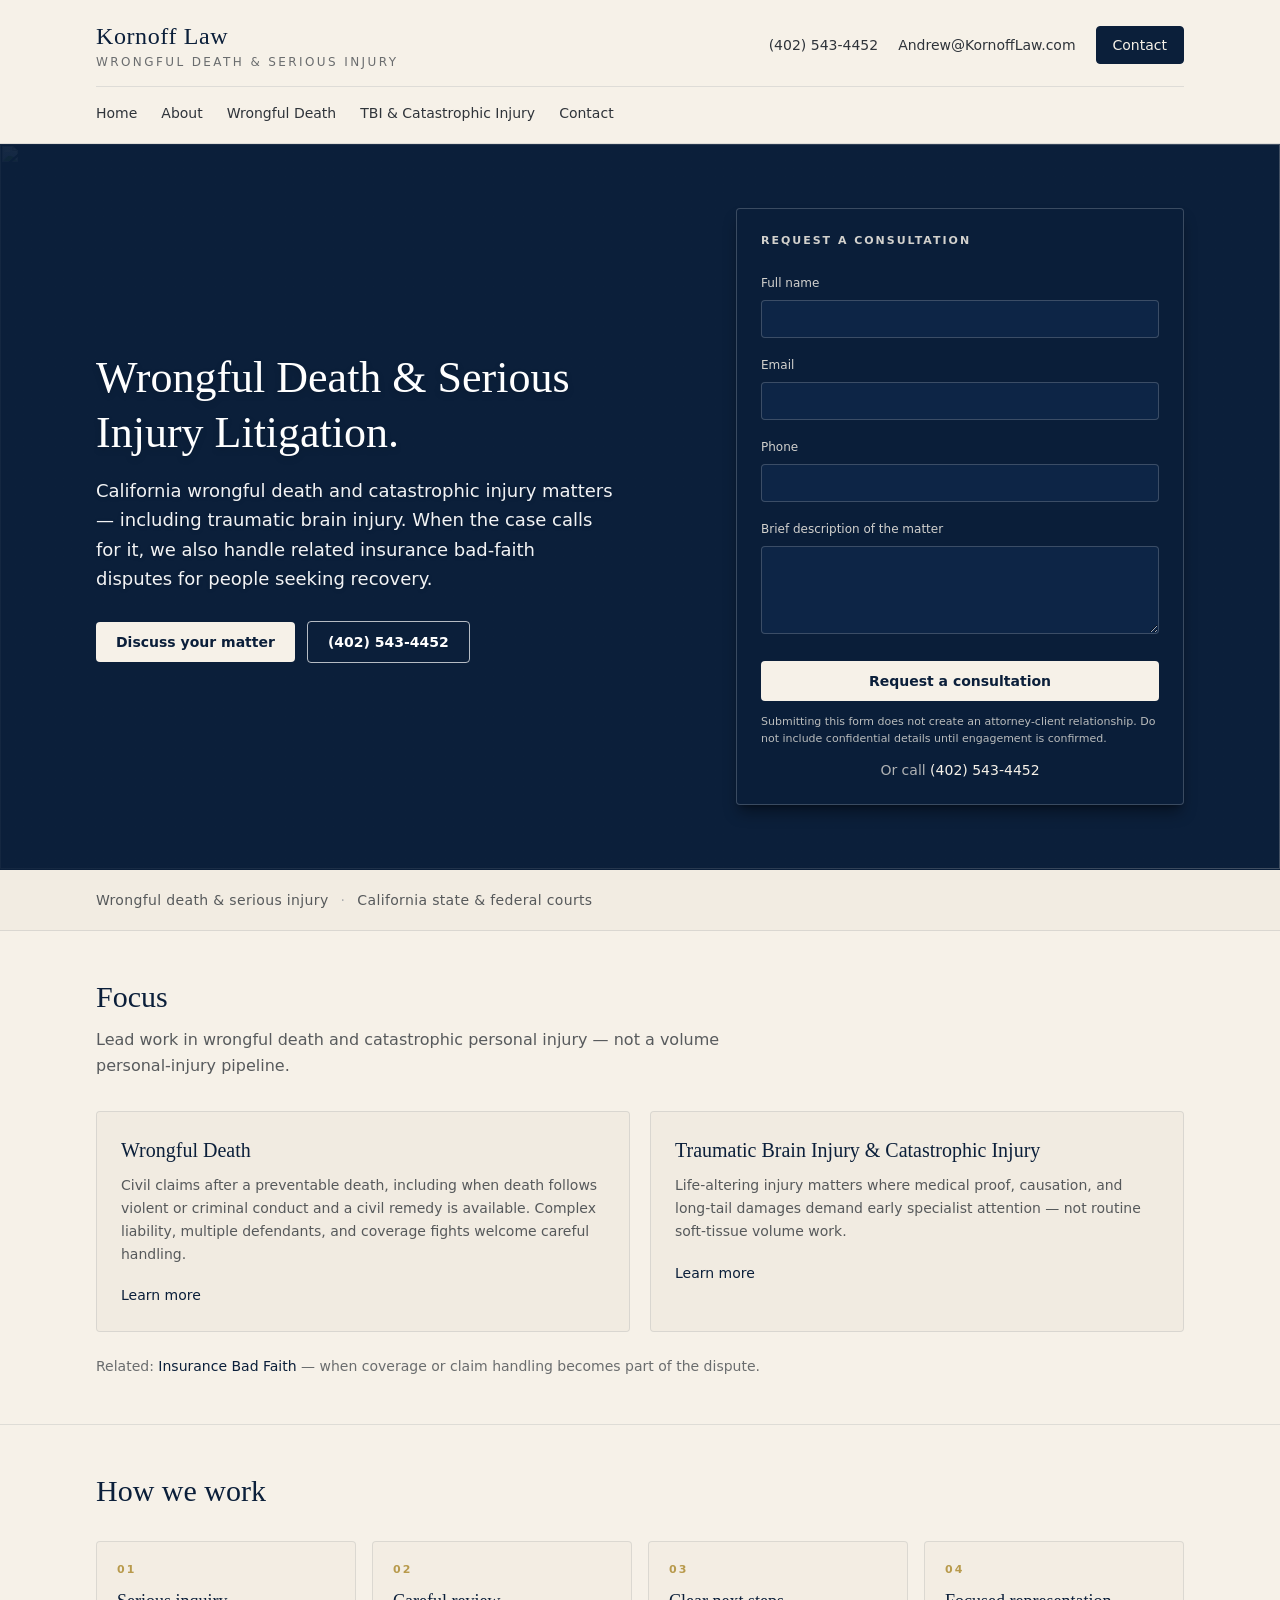
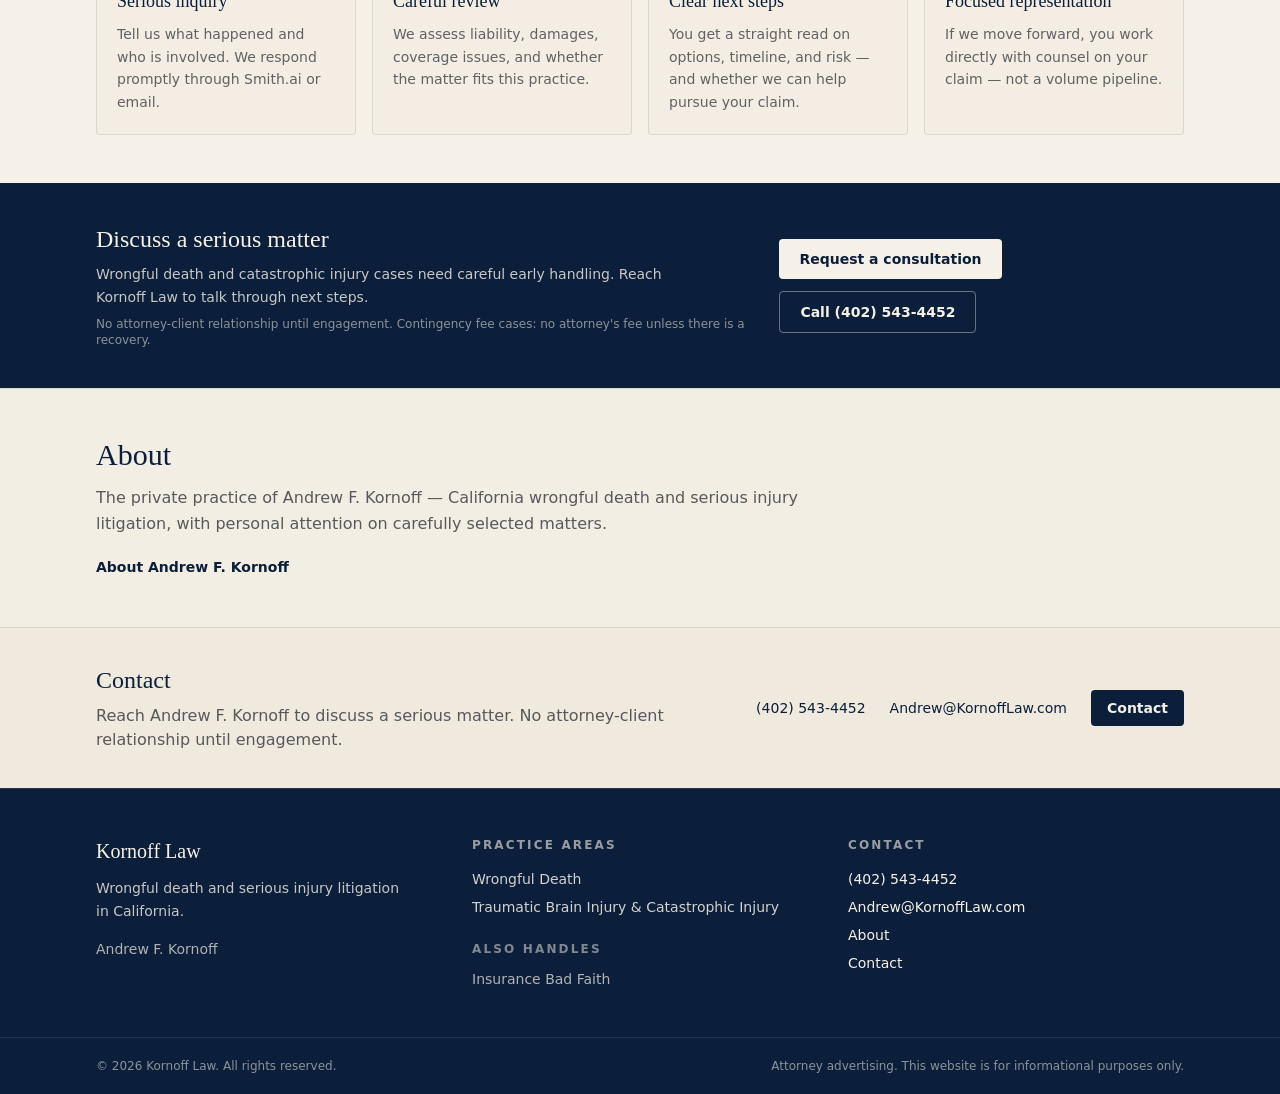
==== index.html @ f5173a65 "Refresh Pages: plaintiffs-only scrub" ====
<!DOCTYPE html><html lang="en" class="source_sans_3_71916a2c-module__5x7SKq__variable libre_baskerville_9acbd076-module__zNkfeW__variable h-full"><head><meta charSet="utf-8"/><meta name="viewport" content="width=device-width, initial-scale=1"/><link rel="preload" href="/_next/static/media/38df7484fe560b25-s.p.34k3f59fehpay.woff2" as="font" crossorigin="" type="font/woff2"/><link rel="preload" href="/_next/static/media/47df9ba1c7236d3b-s.p.137759vg1sbmi.woff2" as="font" crossorigin="" type="font/woff2"/><link rel="preload" as="image" href="/hero-ambient.jpg"/><link rel="stylesheet" href="/_next/static/chunks/3jqtvdpk3e32e.css" data-precedence="next"/><link rel="preload" as="script" fetchPriority="low" href="/_next/static/chunks/310vm2bl3xxpt.js"/><script src="/_next/static/chunks/19mx3mg6lkumu.js" async=""></script><script src="/_next/static/chunks/1mh6a-0e61pyc.js" async=""></script><script src="/_next/static/chunks/1eh83f1trsv72.js" async=""></script><script src="/_next/static/chunks/turbopack-3w3x71kt61-jj.js" async=""></script><script src="/_next/static/chunks/1mpnoxox0-4cg.js" async=""></script><script src="/_next/static/chunks/1av5m01hlr0nq.js" async=""></script><title>Kornoff Law | Wrongful Death &amp; Serious Injury</title><meta name="description" content="California wrongful death and serious injury litigation, including traumatic brain injury and catastrophic injury. Insurance bad faith when related to the matter."/><meta name="robots" content="index, follow"/><meta property="og:title" content="Kornoff Law | Wrongful Death &amp; Serious Injury"/><meta property="og:description" content="California wrongful death and serious injury litigation, including traumatic brain injury and catastrophic injury. Insurance bad faith when related to the matter."/><meta property="og:url" content="https://kornofflaw.com"/><meta property="og:site_name" content="Kornoff Law"/><meta property="og:locale" content="en_US"/><meta property="og:type" content="website"/><meta name="twitter:card" content="summary"/><meta name="twitter:title" content="Kornoff Law | Wrongful Death &amp; Serious Injury"/><meta name="twitter:description" content="California wrongful death and serious injury litigation, including traumatic brain injury and catastrophic injury. Insurance bad faith when related to the matter."/><link rel="icon" href="/favicon.ico?favicon.2vob68tjqpejf.ico" sizes="256x256" type="image/x-icon"/><meta name="next-size-adjust" content=""/><script src="/_next/static/chunks/0cz1d0mv5g_q7.js" noModule=""></script></head><body class="flex min-h-full flex-col bg-cream font-sans text-charcoal antialiased"><div hidden=""><!--$--><!--/$--></div><header class="border-b border-navy/10 bg-cream/95 backdrop-blur"><div class="mx-auto flex max-w-6xl flex-col gap-4 px-4 py-5 sm:px-6 lg:px-8"><div class="flex flex-col gap-4 sm:flex-row sm:items-center sm:justify-between"><a class="group" href="/"><span class="block font-serif text-2xl tracking-wide text-navy">Kornoff Law</span><span class="mt-0.5 block text-xs uppercase tracking-[0.2em] text-charcoal/70">Wrongful Death &amp; Serious Injury</span></a><div class="flex flex-wrap items-center gap-x-5 gap-y-2 text-sm text-charcoal"><a href="tel:+14025434452" class="hover:text-navy">(402) 543-4452</a><a href="mailto:Andrew@KornoffLaw.com" class="hover:text-navy">Andrew@KornoffLaw.com</a><a class="rounded border border-navy bg-navy px-4 py-2 text-sm font-medium text-cream transition hover:bg-navy-light" href="/contact">Contact</a></div></div><nav aria-label="Primary" class="flex flex-wrap items-center gap-x-6 gap-y-2 border-t border-navy/10 pt-4 text-sm"><a class="font-medium text-charcoal hover:text-navy" href="/">Home</a><a class="font-medium text-charcoal hover:text-navy" href="/about">About</a><a class="font-medium text-charcoal hover:text-navy" href="/practice/wrongful-death">Wrongful Death</a><a class="font-medium text-charcoal hover:text-navy" href="/practice/traumatic-brain-injury">TBI &amp; Catastrophic Injury</a><a class="font-medium text-charcoal hover:text-navy" href="/contact">Contact</a></nav></div></header><main class="flex-1 pb-20 md:pb-0"><section class="relative overflow-hidden border-b border-navy/10 bg-navy text-cream"><div class="pointer-events-none absolute inset-0 overflow-hidden" aria-hidden="true"><img src="/hero-ambient.jpg" alt="" class="absolute inset-0 h-full w-full object-cover"/><div class="absolute inset-0 bg-gradient-to-r from-navy/95 via-navy/85 to-navy/70"></div></div><div class="relative z-10 mx-auto grid max-w-6xl gap-10 px-4 py-12 sm:px-6 lg:grid-cols-2 lg:items-center lg:gap-12 lg:px-8 lg:py-16"><div><h1 class="max-w-xl font-serif text-3xl leading-tight text-white drop-shadow-md sm:text-4xl lg:text-[2.75rem]">Wrongful Death &amp; Serious Injury Litigation.</h1><p class="mt-4 max-w-xl text-base leading-relaxed text-white/95 drop-shadow sm:text-lg">California wrongful death and catastrophic injury matters — including traumatic brain injury. When the case calls for it, we also handle related insurance bad-faith disputes for people seeking recovery.</p><div class="mt-7 flex flex-wrap items-center gap-3"><a class="rounded bg-cream px-5 py-2.5 text-sm font-semibold text-navy transition hover:bg-cream-dark" href="/contact">Discuss your matter</a><a href="tel:+14025434452" class="rounded border border-white/70 px-5 py-2.5 text-sm font-semibold text-white transition hover:border-white hover:bg-white/10">(402) 543-4452</a></div></div><div id="inquiry" class="lg:justify-self-end lg:w-full lg:max-w-md"><form class="rounded border border-white/20 bg-navy/90 p-5 shadow-lg shadow-black/40 backdrop-blur-sm sm:p-6" aria-label="Request a consultation"><p class="text-[11px] font-semibold uppercase tracking-[0.18em] text-cream/85">Request a consultation</p><div class="mt-5 space-y-3.5"><label class="block"><span class="text-xs text-cream/85">Full name</span><input type="text" autoComplete="name" class="mt-1.5 w-full rounded border border-cream/20 bg-navy-light/40 px-3 py-2 text-sm text-cream placeholder:text-cream/55 focus:border-gold/60 focus:outline-none focus:ring-1 focus:ring-gold/40" name="name" value=""/></label><label class="block"><span class="text-xs text-cream/85">Email</span><input type="email" autoComplete="email" class="mt-1.5 w-full rounded border border-cream/20 bg-navy-light/40 px-3 py-2 text-sm text-cream placeholder:text-cream/55 focus:border-gold/60 focus:outline-none focus:ring-1 focus:ring-gold/40" name="email" value=""/></label><label class="block"><span class="text-xs text-cream/85">Phone</span><input type="tel" autoComplete="tel" class="mt-1.5 w-full rounded border border-cream/20 bg-navy-light/40 px-3 py-2 text-sm text-cream placeholder:text-cream/55 focus:border-gold/60 focus:outline-none focus:ring-1 focus:ring-gold/40" name="phone" value=""/></label><label class="block"><span class="text-xs text-cream/85">Brief description of the matter</span><textarea name="matter" rows="3" class="mt-1.5 w-full rounded border border-cream/20 bg-navy-light/40 px-3 py-2 text-sm text-cream placeholder:text-cream/55 focus:border-gold/60 focus:outline-none focus:ring-1 focus:ring-gold/40 min-h-[5.5rem] resize-y"></textarea></label></div><button type="submit" class="mt-5 w-full rounded bg-cream px-4 py-2.5 text-sm font-semibold text-navy transition hover:bg-cream-dark disabled:opacity-70">Request a consultation</button><p class="mt-3 text-[11px] leading-relaxed text-cream/75">Submitting this form does not create an attorney-client relationship. Do not include confidential details until engagement is confirmed.</p><p class="mt-3 text-center text-sm text-cream/70">Or call<!-- --> <a href="tel:+14025434452" class="font-medium text-cream underline-offset-2 hover:underline">(402) 543-4452</a></p></form></div></div></section><section class="border-b border-navy/10 bg-cream-dark/40"><div class="mx-auto max-w-6xl px-4 py-5 sm:px-6 lg:px-8"><p class="text-sm tracking-wide text-charcoal/80">Wrongful death &amp; serious injury<span class="mx-3 text-navy/30">·</span>California state &amp; federal courts</p></div></section><section class="mx-auto max-w-6xl px-4 py-10 sm:px-6 lg:px-8 lg:py-12"><div class="max-w-2xl"><h2 class="font-serif text-2xl text-navy sm:text-3xl">Focus</h2><p class="mt-3 text-base leading-relaxed text-charcoal/80">Lead work in wrongful death and catastrophic personal injury — not a volume personal-injury pipeline.</p></div><div class="mt-8 grid gap-5 md:grid-cols-2"><a class="rounded border border-navy/10 bg-cream-dark/40 p-5 transition hover:border-navy/30 hover:bg-cream-dark/70 sm:p-6" href="/practice/wrongful-death"><h3 class="font-serif text-xl text-navy">Wrongful Death</h3><p class="mt-2.5 text-sm leading-relaxed text-charcoal/80">Civil claims after a preventable death, including when death follows violent or criminal conduct and a civil remedy is available. Complex liability, multiple defendants, and coverage fights welcome careful handling.</p><span class="mt-5 inline-block text-sm font-medium text-navy">Learn more</span></a><a class="rounded border border-navy/10 bg-cream-dark/40 p-5 transition hover:border-navy/30 hover:bg-cream-dark/70 sm:p-6" href="/practice/traumatic-brain-injury"><h3 class="font-serif text-xl text-navy">Traumatic Brain Injury &amp; Catastrophic Injury</h3><p class="mt-2.5 text-sm leading-relaxed text-charcoal/80">Life-altering injury matters where medical proof, causation, and long-tail damages demand early specialist attention — not routine soft-tissue volume work.</p><span class="mt-5 inline-block text-sm font-medium text-navy">Learn more</span></a></div><p class="mt-6 text-sm text-charcoal/70">Related:<!-- --> <a class="font-medium text-navy hover:underline" href="/practice/insurance-bad-faith">Insurance Bad Faith</a> <!-- -->— when coverage or claim handling becomes part of the dispute.</p></section><section class="border-t border-navy/10 bg-cream"><div class="mx-auto max-w-6xl px-4 py-10 sm:px-6 lg:px-8 lg:py-12"><h2 class="font-serif text-2xl text-navy sm:text-3xl">How we work</h2><ol class="mt-8 grid gap-4 sm:grid-cols-2 lg:grid-cols-4"><li class="rounded border border-navy/10 bg-cream-dark/30 p-4 sm:p-5"><p class="text-[11px] font-semibold uppercase tracking-[0.18em] text-gold">01</p><h3 class="mt-2 font-serif text-lg text-navy">Serious inquiry</h3><p class="mt-2 text-sm leading-relaxed text-charcoal/75">Tell us what happened and who is involved. We respond promptly through Smith.ai or email.</p></li><li class="rounded border border-navy/10 bg-cream-dark/30 p-4 sm:p-5"><p class="text-[11px] font-semibold uppercase tracking-[0.18em] text-gold">02</p><h3 class="mt-2 font-serif text-lg text-navy">Careful review</h3><p class="mt-2 text-sm leading-relaxed text-charcoal/75">We assess liability, damages, coverage issues, and whether the matter fits this practice.</p></li><li class="rounded border border-navy/10 bg-cream-dark/30 p-4 sm:p-5"><p class="text-[11px] font-semibold uppercase tracking-[0.18em] text-gold">03</p><h3 class="mt-2 font-serif text-lg text-navy">Clear next steps</h3><p class="mt-2 text-sm leading-relaxed text-charcoal/75">You get a straight read on options, timeline, and risk — and whether we can help pursue your claim.</p></li><li class="rounded border border-navy/10 bg-cream-dark/30 p-4 sm:p-5"><p class="text-[11px] font-semibold uppercase tracking-[0.18em] text-gold">04</p><h3 class="mt-2 font-serif text-lg text-navy">Focused representation</h3><p class="mt-2 text-sm leading-relaxed text-charcoal/75">If we move forward, you work directly with counsel on your claim — not a volume pipeline.</p></li></ol></div></section><section class="bg-navy text-cream"><div class="mx-auto flex max-w-6xl flex-col gap-5 px-4 py-9 sm:px-6 lg:flex-row lg:items-center lg:justify-between lg:px-8 lg:py-10"><div><h2 class="font-serif text-2xl text-cream">Discuss a serious matter</h2><p class="mt-2 max-w-xl text-sm leading-relaxed text-cream/80">Wrongful death and catastrophic injury cases need careful early handling. Reach Kornoff Law to talk through next steps.</p><p class="mt-2 text-xs text-cream/55">No attorney-client relationship until engagement. Contingency fee cases: no attorney&#x27;s fee unless there is a recovery.</p></div><div class="flex flex-wrap gap-3"><a class="rounded bg-cream px-5 py-2.5 text-sm font-semibold text-navy transition hover:bg-cream-dark" href="/contact">Request a consultation</a><a href="tel:+14025434452" class="rounded border border-cream/40 px-5 py-2.5 text-sm font-semibold text-cream transition hover:border-cream hover:bg-cream/5">Call <!-- -->(402) 543-4452</a></div></div></section><section class="border-t border-navy/10 bg-cream-dark/30"><div class="mx-auto max-w-6xl px-4 py-10 sm:px-6 lg:px-8 lg:py-12"><h2 class="font-serif text-2xl text-navy sm:text-3xl">About</h2><p class="mt-3 max-w-3xl text-base leading-relaxed text-charcoal/80">The private practice of <!-- -->Andrew F. Kornoff<!-- --> — California wrongful death and serious injury litigation, with personal attention on carefully selected matters.</p><a class="mt-5 inline-block text-sm font-semibold text-navy hover:underline" href="/about">About <!-- -->Andrew F. Kornoff</a></div></section><section class="border-t border-navy/10 bg-cream-dark/50"><div class="mx-auto flex max-w-6xl flex-col gap-5 px-4 py-9 sm:px-6 lg:flex-row lg:items-center lg:justify-between lg:px-8"><div><h2 class="font-serif text-2xl text-navy">Contact</h2><p class="mt-2 max-w-xl text-charcoal/80">Reach <!-- -->Andrew F. Kornoff<!-- --> to discuss a serious matter. No attorney-client relationship until engagement.</p></div><div class="flex flex-col gap-2 text-sm sm:flex-row sm:items-center sm:gap-6"><a href="tel:+14025434452" class="font-medium text-navy hover:underline">(402) 543-4452</a><a href="mailto:Andrew@KornoffLaw.com" class="font-medium text-navy hover:underline">Andrew@KornoffLaw.com</a><a class="rounded bg-navy px-4 py-2 font-semibold text-cream hover:bg-navy-light" href="/contact">Contact</a></div></div></section><!--$--><!--/$--></main><footer class="mt-auto border-t border-cream/10 bg-navy text-cream"><div class="mx-auto grid max-w-6xl gap-10 px-4 py-12 sm:px-6 md:grid-cols-3 lg:px-8"><div><p class="font-serif text-xl">Kornoff Law</p><p class="mt-3 max-w-xs text-sm leading-relaxed text-cream/80">Wrongful death and serious injury litigation in California.</p><p class="mt-4 text-sm text-cream/70">Andrew F. Kornoff</p></div><div><p class="text-xs font-semibold uppercase tracking-[0.18em] text-cream/60">Practice Areas</p><ul class="mt-4 space-y-2 text-sm"><li><a class="text-cream/85 hover:text-cream" href="/practice/wrongful-death">Wrongful Death</a></li><li><a class="text-cream/85 hover:text-cream" href="/practice/traumatic-brain-injury">Traumatic Brain Injury &amp; Catastrophic Injury</a></li></ul><p class="mt-6 text-xs font-semibold uppercase tracking-[0.18em] text-cream/50">Also handles</p><ul class="mt-3 space-y-2 text-sm"><li><a class="text-cream/70 hover:text-cream" href="/practice/insurance-bad-faith">Insurance Bad Faith</a></li></ul></div><div><p class="text-xs font-semibold uppercase tracking-[0.18em] text-cream/60">Contact</p><ul class="mt-4 space-y-2 text-sm"><li><a href="tel:+14025434452" class="hover:text-cream">(402) 543-4452</a></li><li><a href="mailto:Andrew@KornoffLaw.com" class="hover:text-cream">Andrew@KornoffLaw.com</a></li><li><a class="hover:text-cream" href="/about">About</a></li><li><a class="hover:text-cream" href="/contact">Contact</a></li></ul></div></div><div class="border-t border-cream/10"><div class="mx-auto flex max-w-6xl flex-col gap-2 px-4 py-5 text-xs text-cream/55 sm:flex-row sm:items-center sm:justify-between sm:px-6 lg:px-8"><p>© <!-- -->2026<!-- --> <!-- -->Kornoff Law<!-- -->. All rights reserved.</p><p>Attorney advertising. This website is for informational purposes only.</p></div></div></footer><div class="fixed inset-x-0 bottom-0 z-50 border-t border-navy/15 bg-cream/95 px-3 py-2.5 shadow-[0_-4px_20px_rgba(11,31,58,0.12)] backdrop-blur md:hidden"><div class="mx-auto flex max-w-lg gap-2"><a href="tel:+14025434452" class="flex flex-1 items-center justify-center rounded border border-navy/20 bg-cream px-3 py-2.5 text-sm font-semibold text-navy">Call</a><a class="flex flex-1 items-center justify-center rounded bg-navy px-3 py-2.5 text-sm font-semibold text-cream" href="/contact">Discuss</a></div></div><script src="/_next/static/chunks/310vm2bl3xxpt.js" id="_R_" async=""></script><script>(self.__next_f=self.__next_f||[]).push([0])</script><script>self.__next_f.push([1,"1:\"$Sreact.fragment\"\n2:I[22016,[\"/_next/static/chunks/1mpnoxox0-4cg.js\",\"/_next/static/chunks/1av5m01hlr0nq.js\"],\"\"]\n3:I[39756,[\"/_next/static/chunks/1mpnoxox0-4cg.js\"],\"default\"]\n4:I[37457,[\"/_next/static/chunks/1mpnoxox0-4cg.js\"],\"default\"]\nd:I[68027,[\"/_next/static/chunks/1mpnoxox0-4cg.js\"],\"default\",1]\n:HL[\"/_next/static/chunks/3jqtvdpk3e32e.css\",\"style\"]\n:HL[\"/_next/static/media/38df7484fe560b25-s.p.34k3f59fehpay.woff2\",\"font\",{\"crossOrigin\":\"\",\"type\":\"font/woff2\"}]\n:HL[\"/_next/static/media/47df9ba1c7236d3b-s.p.137759vg1sbmi.woff2\",\"font\",{\"crossOrigin\":\"\",\"type\":\"font/woff2\"}]\n0:{\"P\":null,\"c\":[\"\",\"\"],\"q\":\"\",\"i\":false,\"f\":[[[\"\",{\"children\":[\"__PAGE__\",{},\"$undefined\",\"$undefined\",4608]},\"$undefined\",\"$undefined\",4624],[[\"$\",\"$1\",\"c\",{\"children\":[[[\"$\",\"link\",\"0\",{\"rel\":\"stylesheet\",\"href\":\"/_next/static/chunks/3jqtvdpk3e32e.css\",\"precedence\":\"next\",\"crossOrigin\":\"$undefined\",\"nonce\":\"$undefined\"}],[\"$\",\"script\",\"script-0\",{\"src\":\"/_next/static/chunks/1mpnoxox0-4cg.js\",\"async\":true,\"nonce\":\"$undefined\"}]],[\"$\",\"html\",null,{\"lang\":\"en\",\"className\":\"source_sans_3_71916a2c-module__5x7SKq__variable libre_baskerville_9acbd076-module__zNkfeW__variable h-full\",\"children\":[\"$\",\"body\",null,{\"className\":\"flex min-h-full flex-col bg-cream font-sans text-charcoal antialiased\",\"children\":[[\"$\",\"header\",null,{\"className\":\"border-b border-navy/10 bg-cream/95 backdrop-blur\",\"children\":[\"$\",\"div\",null,{\"className\":\"mx-auto flex max-w-6xl flex-col gap-4 px-4 py-5 sm:px-6 lg:px-8\",\"children\":[[\"$\",\"div\",null,{\"className\":\"flex flex-col gap-4 sm:flex-row sm:items-center sm:justify-between\",\"children\":[[\"$\",\"$L2\",null,{\"href\":\"/\",\"className\":\"group\",\"children\":[[\"$\",\"span\",null,{\"className\":\"block font-serif text-2xl tracking-wide text-navy\",\"children\":\"Kornoff Law\"}],[\"$\",\"span\",null,{\"className\":\"mt-0.5 block text-xs uppercase tracking-[0.2em] text-charcoal/70\",\"children\":\"Wrongful Death \u0026 Serious Injury\"}]]}],[\"$\",\"div\",null,{\"className\":\"flex flex-wrap items-center gap-x-5 gap-y-2 text-sm text-charcoal\",\"children\":[[\"$\",\"a\",null,{\"href\":\"tel:+14025434452\",\"className\":\"hover:text-navy\",\"children\":\"(402) 543-4452\"}],[\"$\",\"a\",null,{\"href\":\"mailto:Andrew@KornoffLaw.com\",\"className\":\"hover:text-navy\",\"children\":\"Andrew@KornoffLaw.com\"}],[\"$\",\"$L2\",null,{\"href\":\"/contact\",\"className\":\"rounded border border-navy bg-navy px-4 py-2 text-sm font-medium text-cream transition hover:bg-navy-light\",\"children\":\"Contact\"}]]}]]}],[\"$\",\"nav\",null,{\"aria-label\":\"Primary\",\"className\":\"flex flex-wrap items-center gap-x-6 gap-y-2 border-t border-navy/10 pt-4 text-sm\",\"children\":[[\"$\",\"$L2\",\"/\",{\"href\":\"/\",\"className\":\"font-medium text-charcoal hover:text-navy\",\"children\":\"Home\"}],[\"$\",\"$L2\",\"/about\",{\"href\":\"/about\",\"className\":\"font-medium text-charcoal hover:text-navy\",\"children\":\"About\"}],[\"$\",\"$L2\",\"/practice/wrongful-death\",{\"href\":\"/practice/wrongful-death\",\"className\":\"font-medium text-charcoal hover:text-navy\",\"children\":\"Wrongful Death\"}],[\"$\",\"$L2\",\"/practice/traumatic-brain-injury\",{\"href\":\"/practice/traumatic-brain-injury\",\"className\":\"font-medium text-charcoal hover:text-navy\",\"children\":\"TBI \u0026 Catastrophic Injury\"}],[\"$\",\"$L2\",\"/contact\",{\"href\":\"/contact\",\"className\":\"font-medium text-charcoal hover:text-navy\",\"children\":\"Contact\"}]]}]]}]}],[\"$\",\"main\",null,{\"className\":\"flex-1 pb-20 md:pb-0\",\"children\":[\"$\",\"$L3\",null,{\"parallelRouterKey\":\"children\",\"error\":\"$undefined\",\"errorStyles\":\"$undefined\",\"errorScripts\":\"$undefined\",\"template\":[\"$\",\"$L4\",null,{}],\"templateStyles\":\"$undefined\",\"templateScripts\":\"$undefined\",\"notFound\":[[[\"$\",\"title\",null,{\"children\":\"404: This page could not be found.\"}],[\"$\",\"div\",null,{\"style\":{\"fontFamily\":\"system-ui,\\\"Segoe UI\\\",Roboto,Helvetica,Arial,sans-serif,\\\"Apple Color Emoji\\\",\\\"Segoe UI Emoji\\\"\",\"height\":\"100vh\",\"textAlign\":\"center\",\"display\":\"flex\",\"flexDirection\":\"column\",\"alignItems\":\"center\",\"justifyContent\":\"center\"},\"children\":[\"$\",\"div\",null,{\"children\":[[\"$\",\"style\",null,{\"dangerouslySetInnerHTML\":{\"__html\":\"body{color:#000;background:#fff;margin:0}.next-error-h1{border-right:1px solid rgba(0,0,0,.3)}@media (prefers-color-scheme:dark){body{color:#fff;background:#000}.next-error-h1{border-right:1px solid rgba(255,255,255,.3)}}\"}}],[\"$\",\"h1\",null,{\"className\":\"next-error-h1\",\"style\":{\"display\":\"inline-block\",\"margin\":\"0 20px 0 0\",\"padding\":\"0 23px 0 0\",\"fontSize\":24,\"fontWeight\":500,\"verticalAlign\":\"top\",\"lineHeight\":\"49px\"},\"children\":404}],[\"$\",\"div\",null,{\"style\":{\"display\":\"inline-block\"},\"children\":[\"$\",\"h2\",null,{\"style\":{\"fontSize\":14,\"fontWeight\":400,\"lineHeight\":\"49px\",\"margin\":0},\"children\":\"This page could not be found.\"}]}]]}]}]],[]],\"forbidden\":\"$undefined\",\"unauthorized\":\"$undefined\"}]}],[\"$\",\"footer\",null,{\"className\":\"mt-auto border-t border-cream/10 bg-navy text-cream\",\"children\":[[\"$\",\"div\",null,{\"className\":\"mx-auto grid max-w-6xl gap-10 px-4 py-12 sm:px-6 md:grid-cols-3 lg:px-8\",\"children\":[[\"$\",\"div\",null,{\"children\":[[\"$\",\"p\",null,{\"className\":\"font-serif text-xl\",\"children\":\"Kornoff Law\"}],\"$L5\",\"$L6\"]}],\"$L7\",\"$L8\"]}],\"$L9\"]}],\"$La\"]}]}]]}],{\"children\":[\"$Lb\",{},null,false,null]},null,false,null],\"$Lc\",false]],\"m\":\"$undefined\",\"G\":[\"$d\",[\"$Le\"]],\"S\":true,\"h\":null,\"r\":\"$undefined\",\"s\":\"$undefined\",\"a\":\"$undefined\",\"l\":\"$undefined\",\"p\":\"$undefined\",\"d\":\"$undefined\",\"b\":\"kornoff-pages\"}\nf:I[35179,[\"/_next/static/chunks/1mpnoxox0-4cg.js\",\"/_next/static/chunks/1av5m01hlr0nq.js\"],\"HeroAmbientBackground\"]\n10:I[33376,[\"/_next/static/chunks/1mpnoxox0-4cg.js\",\"/_next/static/chunks/1av5m01hlr0nq.js\"],\"HeroInquiryForm\"]\n17:I[97367,[\"/_next/static/chunks/1mpnoxox0-4cg.js\"],\"ViewportBoundary\"]\n19:I[97367,[\"/_next/static/chunks/1mpnoxox0-4cg.js\"],\"MetadataBoundary\"]\n1a:\"$Sreact.suspense\"\n5:[\"$\",\"p\",null,{\"className\":\"mt-3 max-w-xs text-sm leading-relaxed text-cream/80\",\"children\":\"Wrongful death and serious injury litigation in California.\"}]\n6:[\"$\",\"p\",null,{\"className\":\"mt-4 text-sm text-cream/70\",\"children\":\"Andrew F. Kornoff\"}]\n7:[\"$\",\"div\",null,{\"children\":[[\"$\",\"p\",null,{\"className\":\"text-xs font-semibold uppercase tracking-[0.18em] text-cream/60\",\"children\":\"Practice Areas\"}],[\"$\",\"ul\",null,{\"className\":\"mt-4 space-y-2 text-sm\",\"children\":[[\"$\",\"li\",\"wrongful-death\",{\"children\":[\"$\",\"$L2\",null,{\"href\":\"/practice/wrongful-death\",\"className\":\"text-cream/85 hover:text-cream\",\"children\":\"Wrongful Death\"}]}],[\"$\",\"li\",\"traumatic-brain-injury\",{\"children\":[\"$\",\"$L2\",null,{\"href\":\"/practice/traumatic-brain-injury\",\"className\":\"text-cream/85 hover:text-cream\",\"children\":\"Traumatic Brain Injury \u0026 Catastrophic Injury\"}]}]]}],[\"$\",\"p\",null,{\"className\":\"mt-6 text-xs font-semibold uppercase tracking-[0.18em] text-cream/50\",\"children\":\"Also handles\"}],[\"$\",\"ul\",null,{\"className\":\"mt-3 space-y-2 text-sm\",\"children\":[[\"$\",\"li\",\"insurance-bad-faith\",{\"children\":[\"$\",\"$L2\",null,{\"href\":\"/practice/insurance-bad-faith\",\"className\":\"text-cream/70 hover:text-cream\",\"children\":\"Insurance Bad Faith\"}]}]]}]]}]\n8:[\"$\",\"div\",null,{\"children\":[[\"$\",\"p\",null,{\"className\":\"text-xs font-semibold uppercase tracking-[0.18em] text-cream/60\",\"children\":\"Contact\"}],[\"$\",\"ul\",null,{\"className\":\"mt-4 space-y-2 text-sm\",\"children\":[[\"$\",\"li\",null,{\"children\":[\"$\",\"a\",null,{\"href\":\"tel:+14025434452\",\"className\":\"hover:text-cream\",\"children\":\"(402) 543-4452\"}]}],[\"$\",\"li\",null,{\"children\":[\"$\",\"a\",null,{\"href\":\"mailto:Andrew@KornoffLaw.com\",\"className\":\"hover:text-cream\",\"children\":\"Andrew@KornoffLaw.com\"}]}],[\"$\",\"li\",null,{\"children\":[\"$\",\"$L2\",null,{\"href\":\"/about\",\"className\":\"hover:text-cream\",\"children\":\"About\"}]}],[\"$\",\"li\",null,{\"children\":[\"$\",\"$L2\",null,{\"href\":\"/contact\",\"className\":\"hover:text-cream\",\"children\":\"Contact\"}]}]]}]]}]\n9:[\"$\",\"div\",null,{\"className\":\"border-t border-cream/10\",\"children\":[\"$\",\"div\",null,{\"className\":\"mx-auto flex max-w-6xl flex-col gap-2 px-4 py-5 text-xs text-cream/55 sm:flex-row sm:items-center sm:justify-between sm:px-6 lg:px-8\",\"children\":[[\"$\",\"p\",null,{\"children\":[\"© \",2026,\" \",\"Kornoff Law\",\". All rights reserved.\"]}],[\"$\",\"p\",null,{\"children\":\"Attorney advertising. This website is for informational purposes only.\"}]]}]}]\na:[\"$\",\"div\",null,{\"className\":\"fixed inset-x-0 bottom-0 z-50 border-t border-navy/15 bg-cream/95 px-3 py-2.5 shadow-[0_-4px_20px_rgba(11,31,58,0.12)] backdrop-blur md:hidden\",\"children\":[\"$\",\"div\",null,{\"className\":\"mx-auto flex max-w-lg gap-2\",\"children\":[[\"$\",\"a\",null,{\"href\":\"tel:+14025434452\",\"className\":\"flex flex-1 items-center justify-center rounded border border-navy/20 bg-cream px-3 py-2.5 text-sm font-semibold text-navy\",\"children\":\"Call\"}],[\"$\",\"$L2\",null,{\"href\":\"/contact\",\"className\":\"flex flex-1 items-center justify-center rounded bg-navy px-3 py-2.5 text-sm font-semibold text-cream\",\"children\":\"Discuss\"}]]}]}]\nb:[\"$\",\"$1\",\"c\",{\"children\":[[[\"$\",\"section\",null,{\"className\":\"relative overflow-hidden border-b border-navy/10 bg-navy text-cream\",\"children\":[[\"$\",\"$Lf\",null,{}],[\"$\",\"div\",null,{\"className\":\"relative z-10 mx-auto grid max-w-6xl gap-10 px-4 py-12 sm:px-6 lg:grid-cols-2 lg:items-center lg:gap-12 lg:px-8 lg:py-16\",\"children\":[[\"$\",\"div\",null,{\"children\":[[\"$\",\"h1\",null,{\"className\":\"max-w-xl font-serif text-3xl leading-tight text-white drop-shadow-md sm:text-4xl lg:text-[2.75rem]\",\"children\":\"Wrongful Death \u0026 Serious Injury Litigation.\"}],[\"$\",\"p\",null,{\"className\":\"mt-4 max-w-xl text-base leading-relaxed text-white/95 drop-shadow sm:text-lg\",\"children\":\"California wrongful death and catastrophic injury matters — including traumatic brain injury. When the case calls for it, we also handle related insurance bad-faith disputes for people seeking recovery.\"}],[\"$\",\"div\",null,{\"className\":\"mt-7 flex flex-wrap items-center gap-3\",\"children\":[[\"$\",\"$L2\",null,{\"href\":\"/contact\",\"className\":\"rounded bg-cream px-5 py-2.5 text-sm font-semibold text-navy transition hover:bg-cream-dark\",\"children\":\"Discuss your matter\"}],[\"$\",\"a\",null,{\"href\":\"tel:+14025434452\",\"className\":\"rounded border border-white/70 px-5 py-2.5 text-sm font-semibold text-white transition hover:border-white hover:bg-white/10\",\"children\":\"(402) 543-4452\"}]]}]]}],[\"$\",\"div\",null,{\"id\":\"inquiry\",\"className\":\"lg:justify-self-end lg:w-full lg:max-w-md\",\"children\":[\"$\",\"$L10\",null,{}]}]]}]]}],[\"$\",\"section\",null,{\"className\":\"border-b border-navy/10 bg-cream-dark/40\",\"children\":[\"$\",\"div\",null,{\"className\":\"mx-auto max-w-6xl px-4 py-5 sm:px-6 lg:px-8\",\"children\":[\"$\",\"p\",null,{\"className\":\"text-sm tracking-wide text-charcoal/80\",\"children\":[\"Wrongful death \u0026 serious injury\",[\"$\",\"span\",null,{\"className\":\"mx-3 text-navy/30\",\"children\":\"·\"}],\"California state \u0026 federal courts\"]}]}]}],[\"$\",\"section\",null,{\"className\":\"mx-auto max-w-6xl px-4 py-10 sm:px-6 lg:px-8 lg:py-12\",\"children\":[[\"$\",\"div\",null,{\"className\":\"max-w-2xl\",\"children\":[[\"$\",\"h2\",null,{\"className\":\"font-serif text-2xl text-navy sm:text-3xl\",\"children\":\"Focus\"}],[\"$\",\"p\",null,{\"className\":\"mt-3 text-base leading-relaxed text-charcoal/80\",\"children\":\"Lead work in wrongful death and catastrophic personal injury — not a volume personal-injury pipeline.\"}]]}],[\"$\",\"div\",null,{\"className\":\"mt-8 grid gap-5 md:grid-cols-2\",\"children\":[[\"$\",\"$L2\",\"wrongful-death\",{\"href\":\"/practice/wrongful-death\",\"className\":\"rounded border border-navy/10 bg-cream-dark/40 p-5 transition hover:border-navy/30 hover:bg-cream-dark/70 sm:p-6\",\"children\":[[\"$\",\"h3\",null,{\"className\":\"font-serif text-xl text-navy\",\"children\":\"Wrongful Death\"}],[\"$\",\"p\",null,{\"className\":\"mt-2.5 text-sm leading-relaxed text-charcoal/80\",\"children\":\"Civil claims after a preventable death, including when death follows violent or criminal conduct and a civil remedy is available. Complex liability, multiple defendants, and coverage fights welcome careful handling.\"}],[\"$\",\"span\",null,{\"className\":\"mt-5 inline-block text-sm font-medium text-navy\",\"children\":\"Learn more\"}]]}],[\"$\",\"$L2\",\"traumatic-brain-injury\",{\"href\":\"/practice/traumatic-brain-injury\",\"className\":\"rounded border border-navy/10 bg-cream-dark/40 p-5 transition hover:border-navy/30 hover:bg-cream-dark/70 sm:p-6\",\"children\":[[\"$\",\"h3\",null,{\"className\":\"font-serif text-xl text-navy\",\"children\":\"Traumatic Brain Injury \u0026 Catastrophic Injury\"}],[\"$\",\"p\",null,{\"className\":\"mt-2.5 text-sm leading-relaxed text-charcoal/80\",\"children\":\"Life-altering injury matters where medical proof, causation, and long-tail damages demand early specialist attention — not routine soft-tissue volume work.\"}],[\"$\",\"span\",null,{\"className\":\"mt-5 inline-block text-sm font-medium text-navy\",\"children\":\"Learn more\"}]]}]]}],[\"$\",\"p\",null,{\"className\":\"mt-6 text-sm text-charcoal/70\",\"children\":[\"Related:\",\" \",[\"$\",\"$L2\",null,{\"href\":\"/practice/insurance-bad-faith\",\"className\":\"font-medium text-navy hover:underline\",\"children\":\"Insurance Bad Faith\"}],\" \",\"— when coverage or claim handling becomes part of the dispute.\"]}]]}],\"$L11\",\"$L12\",\"$L13\",\"$L14\"],[\"$L15\"],\"$L16\"]}]\nc:[\"$\",\"$1\",\"h\",{\"children\":[null,[\"$\",\"$L17\",null,{\"children\":\"$L18\"}],[\"$\",\"div\",null,{\"hidden\":true,\"children\":[\"$\",\"$L19\",null,{\"children\":[\"$\",\"$1a\",null,{\"name\":\"Next.Metadata\",\"children\":\"$L1b\"}]}]}],[\"$\",\"meta\",null,{\"name\":\"next-size-adjust\",\"content\":\"\"}]]}]\ne:[\"$\",\"link\",\"0\",{\"rel\":\"stylesheet\",\"href\":\"/_next/static/chunks/3jqtvdpk3e32e.css\",\"precedence\":\"next\",\"crossOrigin\":\"$undefined\",\"nonce\":\"$undefined\"}]\n1c:I[97367,[\"/_next/static/chunks/1mpnoxox0-4cg.js\"],\"OutletBoundary\"]\n11:[\"$\",\"section\",null,{\"className\":\"border-t border-navy/10 bg-cream\",\"children\":[\"$\",\"div\",null,{\"className\":\"mx-auto max-w-6xl px-4 py-10 sm:px-6 lg:px-8 lg:py-12\",\"children\":[[\"$\",\"h2\",null,{\"className\":\"font-serif text-2xl text-navy sm:text-3xl\",\"children\":\"How we work\"}],[\"$\",\"ol\",null,{\"className\":\"mt-8 grid gap-4 sm:grid-cols-2 lg:grid-cols-4\",\"children\":[[\"$\",\"li\",\"01\",{\"className\":\"rounded border border-navy/10 bg-cream-dark/30 p-4 sm:p-5\",\"children\":[[\"$\",\"p\",null,{\"className\":\"text-[11px] font-semibold uppercase tracking-[0.18em] text-gold\",\"children\":\"01\"}],[\"$\",\"h3\",null,{\"className\":\"mt-2 font-serif text-lg text-navy\",\"children\":\"Serious inquiry\"}],[\"$\",\"p\",null,{\"className\":\"mt-2 text-sm leading-relaxed text-charcoal/75\",\"children\":\"Tell us what happened and who is involved. We respond promptly through Smith.ai or email.\"}]]}],[\"$\",\"li\",\"02\",{\"className\":\"rounded border border-navy/10 bg-cream-dark/30 p-4 sm:p-5\",\"children\":[[\"$\",\"p\",null,{\"className\":\"text-[11px] font-semibold uppercase tracking-[0.18em] text-gold\",\"children\":\"02\"}],[\"$\",\"h3\",null,{\"className\":\"mt-2 font-serif text-lg text-navy\",\"children\":\"Careful review\"}],[\"$\",\"p\",null,{\"className\":\"mt-2 text-sm leading-relaxed text-charcoal/75\",\"children\":\"We assess liability, damages, coverage issues, and whether the matter fits this practice.\"}]]}],[\"$\",\"li\",\"03\",{\"className\":\"rounded border border-navy/10 bg-cream-dark/30 p-4 sm:p-5\",\"children\":[[\"$\",\"p\",null,{\"className\":\"text-[11px] font-semibold uppercase tracking-[0.18em] text-gold\",\"children\":\"03\"}],[\"$\",\"h3\",null,{\"className\":\"mt-2 font-serif text-lg text-navy\",\"children\":\"Clear next steps\"}],[\"$\",\"p\",null,{\"className\":\"mt-2 text-sm leading-relaxed text-charcoal/75\",\"children\":\"You get a straight read on options, timeline, and risk — and whether we can help pursue your claim.\"}]]}],[\"$\",\"li\",\"04\",{\"className\":\"rounded border border-navy/10 bg-cream-dark/30 p-4 sm:p-5\",\"children\":[[\"$\",\"p\",null,{\"className\":\"text-[11px] font-semibold uppercase tracking-[0.18em] text-gold\",\"children\":\"04\"}],[\"$\",\"h3\",null,{\"className\":\"mt-2 font-serif text-lg text-navy\",\"children\":\"Focused representation\"}],[\"$\",\"p\",null,{\"className\":\"mt-2 text-sm leading-relaxed text-charcoal/75\",\"children\":\"If we move forward, you work directly with counsel on your claim — not a volume pipeline.\"}]]}]]}]]}]}]\n12:[\"$\",\"section\",null,{\"className\":\"bg-navy text-cream\",\"children\":[\"$\",\"div\",null,{\"className\":\"mx-auto flex max-w-6xl flex-col gap-5 px-4 py-9 sm:px-6 lg:flex-row lg:items-center lg:justify-between lg:px-8 lg:py-10\",\"children\":[[\"$\",\"div\",null,{\"children\":[[\"$\",\"h2\",null,{\"className\":\"font-serif text-2xl text-cream\",\"children\":\"Discuss a serious matter\"}],[\"$\",\"p\",null,{\"className\":\"mt-2 max-w-xl text-sm leading-relaxed text-cream/80\",\"children\":\"Wrongful death and catastrophic injury cases need careful early handling. Reach Kornoff Law to talk through next steps.\"}],[\"$\",\"p\",null,{\"className\":\"mt-2 text-xs text-cream/55\",\"children\":\"No attorney-client relationship until engagement. Contingency fee cases: no attorney's fee unless there is a recovery.\"}]]}],[\"$\",\"div\",null,{\"className\":\"flex flex-wrap gap-3\",\"children\":[[\"$\",\"$L2\",null,{\"href\":\"/contact\",\"className\":\"rounded bg-cream px-5 py-2.5 text-sm font-semibold text-navy transition hover:bg-cream-dark\",\"children\":\"Request a consultation\"}],[\"$\",\"a\",null,{\"href\":\"tel:+14025434452\",\"className\":\"rounded border border-cream/40 px-5 py-2.5 text-sm font-semibold text-cream transition hover:border-cream hover:bg-cream/5\",\"children\":[\"Call \",\"(402) 543-4452\"]}]]}]]}]}]\n13:[\"$\",\"section\",null,{\"className\":\"border-t border-navy/10 bg-cream-dark/30\",\"children\":[\"$\",\"div\",null,{\"className\":\"mx-auto max-w-6xl px-4 py-10 sm:px-6 lg:px-8 lg:py-12\",\"children\":[[\"$\",\"h2\",null,{\"className\":\"font-serif text-2xl text-navy sm:text-3xl\",\"children\":\"About\"}],[\"$\",\"p\",null,{\"className\":\"mt-3 max-w-3xl text-base leading-relaxed text-charcoal/80\",\"children\":[\"The private practice of \",\"Andrew F. Kornoff\",\" — California wrongful death and serious injury litigation, with personal attention on carefully selected matters.\"]}],[\"$\",\"$L2\",null,{\"href\":\"/about\",\"className\":\"mt-5 inline-block text-sm font-semibold text-navy hover:underline\",\"children\":[\"About \",\"Andrew F. Kornoff\"]}]]}]}]\n14:[\"$\",\"section\",null,{\"className\":\"border-t border-navy/10 bg-cream-dark/50\",\"children\":[\"$\",\"div\",null,{\"className\":\"mx-auto flex max-w-6xl flex-col gap-5 px-4 py-9 sm:px-6 lg:flex-row lg:items-center lg:justify-between lg:px-8\",\"children\":[[\"$\",\"div\",null,{\"children\":[[\"$\",\"h2\",null,{\"className\":\"font-serif text-2xl text-navy\",\"children\":\"Contact\"}],[\"$\",\"p\",null,{\"className\":\"mt-2 max-w-xl text-charcoal/80\",\"children\":[\"Reach \",\"Andrew F. Kornoff\",\" to discuss a serious matter. No attorney-client relationship until engagement.\"]}]]}],[\"$\",\"div\",null,{\"className\":\"flex flex-col gap-2 text-sm sm:flex-row sm:items-center sm:gap-6\",\"children\":[[\"$\",\"a\",null,{\"href\":\"tel:+14025434452\",\"className\":\"font-medium text-navy hover:underline\",\"children\":\"(402) 543-4452\"}],[\"$\",\"a\",null,{\"href\":\"mailto:Andrew@KornoffLaw.com\",\"className\":\"font-medium text-navy hover:underline\",\"children\":\"Andrew@KornoffLaw.com\"}],[\"$\",\"$L2\",null,{\"href\":\"/contact\",\"className\":\"rounded bg-navy px-4 py-2 font-semibold text-cream hover:bg-navy-light\",\"children\":\"Contact\"}]]}]]}]}]\n15:[\"$\",\"script\",\"script-0\",{\"src\":\"/_next/static/chunks/1av5m01hlr0nq.js\",\"async\":true,\"nonce\":\"$undefined\"}]\n16:[\"$\",\"$L1c\",null,{\"children\":[\"$\",\"$1a\",null,{\"name\":\"Next.MetadataOutlet\",\"children\":\"$@1d\"}]}]\n18:[[\"$\",\"meta\",\"0\",{\"charSet\":\"utf-8\"}],[\"$\",\"meta\",\"1\",{\"name\":\"viewport\",\"content\":\"width=device-width, initial-scale=1\"}]]\n1e:I[27201,[\"/_next/static/chunks/1mpnoxox0-4cg.js\"],\"IconMark\"]\n1b:[[\"$\",\"title\",\"0\",{\"children\":\"Kornoff Law | Wrongful Death \u0026 Serious Injury\"}],[\"$\",\"meta\",\"1\",{\"name\":\"description\",\"content\":\"California wrongful death and serious injury litigation, including traumatic brain injury and catastrophic injury. Insurance bad faith when related to the matter.\"}],[\"$\",\"meta\",\"2\",{\"name\":\"robots\",\"content\":\"index, follow\"}],[\"$\",\"meta\",\"3\",{\"property\":\"og:title\",\"content\":\"Kornoff Law | Wrongful Death \u0026 Serious Injury\"}],[\"$\",\"meta\",\"4\",{\"property\":\"og:description\",\"content\":\"California wrongful death and serious injury litigation, including traumatic brain injury and catastrophic injury. Insurance bad faith when related to the matter.\"}],[\"$\",\"meta\",\"5\",{\"property\":\"og:url\",\"content\":\"https://kornofflaw.com\"}],[\"$\",\"meta\",\"6\",{\"property\":\"og:site_name\",\"content\":\"Kornoff Law\"}],[\"$\",\"meta\",\"7\",{\"property\":\"og:locale\",\"content\":\"en_US\"}],[\"$\",\"meta\",\"8\",{\"property\":\"og:type\",\"content\":\"website\"}],[\"$\",\"meta\",\"9\",{\"name\":\"twitter:card\",\"content\":\"summary\"}],[\"$\",\"meta\",\"10\",{\"name\":\"twitter:title\",\"content\":\"Kornoff Law | Wrongful Death \u0026 Serious Injury\"}],[\"$\",\"meta\",\"11\",{\"name\":\"twitter:description\",\"content\":\"California wrongful death and serious injury litigation, including traumatic brain injury and catastrophic injury. Insurance bad faith when related to the matter.\"}],[\"$\",\"link\",\"12\",{\"rel\":\"icon\",\"href\":\"/favicon.ico?favicon.2vob68tjqpejf.ico\",\"sizes\":\"256x256\",\"type\":\"image/x-icon\"}],[\"$\",\"$L1e\",\"13\",{}]]\n1d:null\n"])</script></body></html>
---- _next/static/chunks/3jqtvdpk3e32e.css ----
@font-face{font-family:"Source Sans 3";font-style:normal;font-weight:200 900;font-display:swap;src:url(../media/da8a9dd0d68e512b-s.0n8i_inn0i2i9.woff2)format("woff2");unicode-range:U+460-52F,U+1C80-1C8A,U+20B4,U+2DE0-2DFF,U+A640-A69F,U+FE2E-FE2F}@font-face{font-family:"Source Sans 3";font-style:normal;font-weight:200 900;font-display:swap;src:url(../media/94b4a5dc1fe84361-s.3wm_n5jv1to7s.woff2)format("woff2");unicode-range:U+301,U+400-45F,U+490-491,U+4B0-4B1,U+2116}@font-face{font-family:"Source Sans 3";font-style:normal;font-weight:200 900;font-display:swap;src:url(../media/ff5be760267bb4bc-s.3dkqd4mro2h3.woff2)format("woff2");unicode-range:U+1F??}@font-face{font-family:"Source Sans 3";font-style:normal;font-weight:200 900;font-display:swap;src:url(../media/99596c30eb072d3c-s.2fp9tilo6sy14.woff2)format("woff2");unicode-range:U+370-377,U+37A-37F,U+384-38A,U+38C,U+38E-3A1,U+3A3-3FF}@font-face{font-family:"Source Sans 3";font-style:normal;font-weight:200 900;font-display:swap;src:url(../media/e5864b32625b6bc3-s.0m7i6b77o5yxd.woff2)format("woff2");unicode-range:U+102-103,U+110-111,U+128-129,U+168-169,U+1A0-1A1,U+1AF-1B0,U+300-301,U+303-304,U+308-309,U+323,U+329,U+1EA0-1EF9,U+20AB}@font-face{font-family:"Source Sans 3";font-style:normal;font-weight:200 900;font-display:swap;src:url(../media/e285ad1a914469f0-s.15241mr5-1s6i.woff2)format("woff2");unicode-range:U+100-2BA,U+2BD-2C5,U+2C7-2CC,U+2CE-2D7,U+2DD-2FF,U+304,U+308,U+329,U+1D00-1DBF,U+1E00-1E9F,U+1EF2-1EFF,U+2020,U+20A0-20AB,U+20AD-20C0,U+2113,U+2C60-2C7F,U+A720-A7FF}@font-face{font-family:"Source Sans 3";font-style:normal;font-weight:200 900;font-display:swap;src:url(../media/47df9ba1c7236d3b-s.p.137759vg1sbmi.woff2)format("woff2");unicode-range:U+??,U+131,U+152-153,U+2BB-2BC,U+2C6,U+2DA,U+2DC,U+304,U+308,U+329,U+2000-206F,U+20AC,U+2122,U+2191,U+2193,U+2212,U+2215,U+FEFF,U+FFFD}@font-face{font-family:"Source Sans 3 Fallback";src:local(Arial);ascent-override:109.21%;descent-override:42.66%;line-gap-override:0.0%;size-adjust:93.76%}.source_sans_3_71916a2c-module__5x7SKq__className{font-family:"Source Sans 3","Source Sans 3 Fallback";font-style:normal}.source_sans_3_71916a2c-module__5x7SKq__variable{--font-source-sans:"Source Sans 3", "Source Sans 3 Fallback"}
@font-face{font-family:Libre Baskerville;font-style:normal;font-weight:400;font-display:swap;src:url(../media/8c352cd2dd0b7ed3-s.0dly_23o54cvg.woff2)format("woff2");unicode-range:U+100-2BA,U+2BD-2C5,U+2C7-2CC,U+2CE-2D7,U+2DD-2FF,U+304,U+308,U+329,U+1D00-1DBF,U+1E00-1E9F,U+1EF2-1EFF,U+2020,U+20A0-20AB,U+20AD-20C0,U+2113,U+2C60-2C7F,U+A720-A7FF}@font-face{font-family:Libre Baskerville;font-style:normal;font-weight:400;font-display:swap;src:url(../media/38df7484fe560b25-s.p.34k3f59fehpay.woff2)format("woff2");unicode-range:U+??,U+131,U+152-153,U+2BB-2BC,U+2C6,U+2DA,U+2DC,U+304,U+308,U+329,U+2000-206F,U+20AC,U+2122,U+2191,U+2193,U+2212,U+2215,U+FEFF,U+FFFD}@font-face{font-family:Libre Baskerville;font-style:normal;font-weight:700;font-display:swap;src:url(../media/8c352cd2dd0b7ed3-s.0dly_23o54cvg.woff2)format("woff2");unicode-range:U+100-2BA,U+2BD-2C5,U+2C7-2CC,U+2CE-2D7,U+2DD-2FF,U+304,U+308,U+329,U+1D00-1DBF,U+1E00-1E9F,U+1EF2-1EFF,U+2020,U+20A0-20AB,U+20AD-20C0,U+2113,U+2C60-2C7F,U+A720-A7FF}@font-face{font-family:Libre Baskerville;font-style:normal;font-weight:700;font-display:swap;src:url(../media/38df7484fe560b25-s.p.34k3f59fehpay.woff2)format("woff2");unicode-range:U+??,U+131,U+152-153,U+2BB-2BC,U+2C6,U+2DA,U+2DC,U+304,U+308,U+329,U+2000-206F,U+20AC,U+2122,U+2191,U+2193,U+2212,U+2215,U+FEFF,U+FFFD}@font-face{font-family:Libre Baskerville Fallback;src:local(Times New Roman);ascent-override:76.22%;descent-override:21.22%;line-gap-override:0.0%;size-adjust:127.26%}.libre_baskerville_9acbd076-module__zNkfeW__className{font-family:Libre Baskerville,Libre Baskerville Fallback;font-style:normal}.libre_baskerville_9acbd076-module__zNkfeW__variable{--font-libre-baskerville:"Libre Baskerville", "Libre Baskerville Fallback"}
@layer properties{@supports (((-webkit-hyphens:none)) and (not (margin-trim:inline))) or ((-moz-orient:inline) and (not (color:rgb(from red r g b)))){*,:before,:after,::backdrop{--tw-space-y-reverse:0;--tw-border-style:solid;--tw-gradient-position:initial;--tw-gradient-from:#0000;--tw-gradient-via:#0000;--tw-gradient-to:#0000;--tw-gradient-stops:initial;--tw-gradient-via-stops:initial;--tw-gradient-from-position:0%;--tw-gradient-via-position:50%;--tw-gradient-to-position:100%;--tw-leading:initial;--tw-font-weight:initial;--tw-tracking:initial;--tw-shadow:0 0 #0000;--tw-shadow-color:initial;--tw-shadow-alpha:100%;--tw-inset-shadow:0 0 #0000;--tw-inset-shadow-color:initial;--tw-inset-shadow-alpha:100%;--tw-ring-color:initial;--tw-ring-shadow:0 0 #0000;--tw-inset-ring-color:initial;--tw-inset-ring-shadow:0 0 #0000;--tw-ring-inset:initial;--tw-ring-offset-width:0px;--tw-ring-offset-color:#fff;--tw-ring-offset-shadow:0 0 #0000;--tw-blur:initial;--tw-brightness:initial;--tw-contrast:initial;--tw-grayscale:initial;--tw-hue-rotate:initial;--tw-invert:initial;--tw-opacity:initial;--tw-saturate:initial;--tw-sepia:initial;--tw-drop-shadow:initial;--tw-drop-shadow-color:initial;--tw-drop-shadow-alpha:100%;--tw-drop-shadow-size:initial;--tw-backdrop-blur:initial;--tw-backdrop-brightness:initial;--tw-backdrop-contrast:initial;--tw-backdrop-grayscale:initial;--tw-backdrop-hue-rotate:initial;--tw-backdrop-invert:initial;--tw-backdrop-opacity:initial;--tw-backdrop-saturate:initial;--tw-backdrop-sepia:initial}}}@layer theme{:root,:host{--font-sans:var(--font-source-sans);--font-serif:var(--font-libre-baskerville);--font-mono:ui-monospace, SFMono-Regular, Menlo, Monaco, Consolas, "Liberation Mono", "Courier New", monospace;--color-black:#000;--color-white:#fff;--spacing:.25rem;--container-xs:20rem;--container-md:28rem;--container-lg:32rem;--container-xl:36rem;--container-2xl:42rem;--container-3xl:48rem;--container-6xl:72rem;--text-xs:.75rem;--text-xs--line-height:calc(1 / .75);--text-sm:.875rem;--text-sm--line-height:calc(1.25 / .875);--text-base:1rem;--text-base--line-height:calc(1.5 / 1);--text-lg:1.125rem;--text-lg--line-height:calc(1.75 / 1.125);--text-xl:1.25rem;--text-xl--line-height:calc(1.75 / 1.25);--text-2xl:1.5rem;--text-2xl--line-height:calc(2 / 1.5);--text-3xl:1.875rem;--text-3xl--line-height:calc(2.25 / 1.875);--text-4xl:2.25rem;--text-4xl--line-height:calc(2.5 / 2.25);--font-weight-normal:400;--font-weight-medium:500;--font-weight-semibold:600;--tracking-wide:.025em;--leading-tight:1.25;--leading-relaxed:1.625;--drop-shadow-md:0 3px 3px #0000001f;--blur-sm:8px;--default-transition-duration:.15s;--default-transition-timing-function:cubic-bezier(.4, 0, .2, 1);--default-font-family:var(--font-source-sans);--default-mono-font-family:var(--font-mono)}}@layer base{*,:after,:before,::backdrop{box-sizing:border-box;border:0 solid;margin:0;padding:0}::file-selector-button{box-sizing:border-box;border:0 solid;margin:0;padding:0}html,:host{-webkit-text-size-adjust:100%;tab-size:4;line-height:1.5;font-family:var(--default-font-family,-apple-system, BlinkMacSystemFont, "Segoe UI", Roboto, "Helvetica Neue", "Noto Sans", Arial, sans-serif, "Apple Color Emoji", "Segoe UI Emoji", "Segoe UI Symbol", "Noto Color Emoji");font-feature-settings:var(--default-font-feature-settings,normal);font-variation-settings:var(--default-font-variation-settings,normal);-webkit-tap-highlight-color:transparent}hr{height:0;color:inherit;border-top-width:1px}abbr:where([title]){-webkit-text-decoration:underline dotted;text-decoration:underline dotted}h1,h2,h3,h4,h5,h6{font-size:inherit;font-weight:inherit}a{color:inherit;-webkit-text-decoration:inherit;-webkit-text-decoration:inherit;-webkit-text-decoration:inherit;-webkit-text-decoration:inherit;text-decoration:inherit}b,strong{font-weight:bolder}code,kbd,samp,pre{font-family:var(--default-mono-font-family,ui-monospace, SFMono-Regular, Menlo, Monaco, Consolas, "Liberation Mono", "Courier New", monospace);font-feature-settings:var(--default-mono-font-feature-settings,normal);font-variation-settings:var(--default-mono-font-variation-settings,normal);font-size:1em}small{font-size:80%}sub,sup{vertical-align:baseline;font-size:75%;line-height:0;position:relative}sub{bottom:-.25em}sup{top:-.5em}table{text-indent:0;border-color:inherit;border-collapse:collapse}:-moz-focusring:where(:not(iframe)){outline:auto}progress{vertical-align:baseline}summary{display:list-item}ol,ul,menu{list-style:none}img,svg,video,canvas,audio,iframe,embed,object{vertical-align:middle;display:block}img,video{max-width:100%;height:auto}button,input,select,optgroup,textarea{font:inherit;font-feature-settings:inherit;font-variation-settings:inherit;letter-spacing:inherit;color:inherit;opacity:1;background-color:#0000;border-radius:0}::file-selector-button{font:inherit;font-feature-settings:inherit;font-variation-settings:inherit;letter-spacing:inherit;color:inherit;opacity:1;background-color:#0000;border-radius:0}:where(select:is([multiple],[size])) optgroup{font-weight:bolder}:where(select:is([multiple],[size])) optgroup option{padding-inline-start:20px}::file-selector-button{margin-inline-end:4px}::placeholder{opacity:1}@supports (not ((-webkit-appearance:-apple-pay-button))) or (contain-intrinsic-size:1px){::placeholder{color:currentColor}@supports (color:color-mix(in lab, red, red)){::placeholder{color:color-mix(in oklab, currentcolor 50%, transparent)}}}textarea{resize:vertical}::-webkit-search-decoration{-webkit-appearance:none}::-webkit-date-and-time-value{min-height:1lh;text-align:inherit}::-webkit-datetime-edit{display:inline-flex}::-webkit-datetime-edit-fields-wrapper{padding:0}::-webkit-datetime-edit{padding-block:0}::-webkit-datetime-edit-year-field{padding-block:0}::-webkit-datetime-edit-month-field{padding-block:0}::-webkit-datetime-edit-day-field{padding-block:0}::-webkit-datetime-edit-hour-field{padding-block:0}::-webkit-datetime-edit-minute-field{padding-block:0}::-webkit-datetime-edit-second-field{padding-block:0}::-webkit-datetime-edit-millisecond-field{padding-block:0}::-webkit-datetime-edit-meridiem-field{padding-block:0}::-webkit-calendar-picker-indicator{line-height:1}:-moz-ui-invalid{box-shadow:none}button,input:where([type=button],[type=reset],[type=submit]){appearance:button}::file-selector-button{appearance:button}::-webkit-inner-spin-button{height:auto}::-webkit-outer-spin-button{height:auto}[hidden]:where(:not([hidden=until-found])){display:none!important}h1,h2,h3,h4{font-family:var(--font-serif), ui-serif, Georgia, serif;color:var(--navy)}}@layer components;@layer utilities{.pointer-events-none{pointer-events:none}.visible{visibility:visible}.absolute{position:absolute}.fixed{position:fixed}.relative{position:relative}.inset-0{inset:0}.inset-x-0{inset-inline:0}.bottom-0{bottom:0}.z-10{z-index:10}.z-50{z-index:50}.mx-3{margin-inline:calc(var(--spacing) * 3)}.mx-auto{margin-inline:auto}.mt-0\.5{margin-top:calc(var(--spacing) * .5)}.mt-1\.5{margin-top:calc(var(--spacing) * 1.5)}.mt-2{margin-top:calc(var(--spacing) * 2)}.mt-2\.5{margin-top:calc(var(--spacing) * 2.5)}.mt-3{margin-top:calc(var(--spacing) * 3)}.mt-4{margin-top:calc(var(--spacing) * 4)}.mt-5{margin-top:calc(var(--spacing) * 5)}.mt-6{margin-top:calc(var(--spacing) * 6)}.mt-7{margin-top:calc(var(--spacing) * 7)}.mt-8{margin-top:calc(var(--spacing) * 8)}.mt-10{margin-top:calc(var(--spacing) * 10)}.mt-auto{margin-top:auto}.block{display:block}.flex{display:flex}.grid{display:grid}.hidden{display:none}.inline-block{display:inline-block}.h-full{height:100%}.min-h-\[5\.5rem\]{min-height:5.5rem}.min-h-full{min-height:100%}.w-full{width:100%}.max-w-2xl{max-width:var(--container-2xl)}.max-w-3xl{max-width:var(--container-3xl)}.max-w-6xl{max-width:var(--container-6xl)}.max-w-lg{max-width:var(--container-lg)}.max-w-xl{max-width:var(--container-xl)}.max-w-xs{max-width:var(--container-xs)}.flex-1{flex:1}.resize-y{resize:vertical}.flex-col{flex-direction:column}.flex-wrap{flex-wrap:wrap}.items-center{align-items:center}.justify-center{justify-content:center}.gap-2{gap:calc(var(--spacing) * 2)}.gap-2\.5{gap:calc(var(--spacing) * 2.5)}.gap-3{gap:calc(var(--spacing) * 3)}.gap-4{gap:calc(var(--spacing) * 4)}.gap-5{gap:calc(var(--spacing) * 5)}.gap-10{gap:calc(var(--spacing) * 10)}:where(.space-y-2>:not(:last-child)){--tw-space-y-reverse:0;margin-block-start:calc(calc(var(--spacing) * 2) * var(--tw-space-y-reverse));margin-block-end:calc(calc(var(--spacing) * 2) * calc(1 - var(--tw-space-y-reverse)))}:where(.space-y-3>:not(:last-child)){--tw-space-y-reverse:0;margin-block-start:calc(calc(var(--spacing) * 3) * var(--tw-space-y-reverse));margin-block-end:calc(calc(var(--spacing) * 3) * calc(1 - var(--tw-space-y-reverse)))}:where(.space-y-3\.5>:not(:last-child)){--tw-space-y-reverse:0;margin-block-start:calc(calc(var(--spacing) * 3.5) * var(--tw-space-y-reverse));margin-block-end:calc(calc(var(--spacing) * 3.5) * calc(1 - var(--tw-space-y-reverse)))}:where(.space-y-4>:not(:last-child)){--tw-space-y-reverse:0;margin-block-start:calc(calc(var(--spacing) * 4) * var(--tw-space-y-reverse));margin-block-end:calc(calc(var(--spacing) * 4) * calc(1 - var(--tw-space-y-reverse)))}:where(.space-y-5>:not(:last-child)){--tw-space-y-reverse:0;margin-block-start:calc(calc(var(--spacing) * 5) * var(--tw-space-y-reverse));margin-block-end:calc(calc(var(--spacing) * 5) * calc(1 - var(--tw-space-y-reverse)))}.gap-x-5{column-gap:calc(var(--spacing) * 5)}.gap-x-6{column-gap:calc(var(--spacing) * 6)}.gap-y-2{row-gap:calc(var(--spacing) * 2)}.overflow-hidden{overflow:hidden}.rounded{border-radius:.25rem}.rounded-full{border-radius:3.40282e38px}.border{border-style:var(--tw-border-style);border-width:1px}.border-t{border-top-style:var(--tw-border-style);border-top-width:1px}.border-b{border-bottom-style:var(--tw-border-style);border-bottom-width:1px}.border-cream\/10{border-color:var(--cream)}@supports (color:color-mix(in lab, red, red)){.border-cream\/10{border-color:color-mix(in oklab, var(--cream) 10%, transparent)}}.border-cream\/20{border-color:var(--cream)}@supports (color:color-mix(in lab, red, red)){.border-cream\/20{border-color:color-mix(in oklab, var(--cream) 20%, transparent)}}.border-cream\/40{border-color:var(--cream)}@supports (color:color-mix(in lab, red, red)){.border-cream\/40{border-color:color-mix(in oklab, var(--cream) 40%, transparent)}}.border-navy,.border-navy\/10{border-color:var(--navy)}@supports (color:color-mix(in lab, red, red)){.border-navy\/10{border-color:color-mix(in oklab, var(--navy) 10%, transparent)}}.border-navy\/15{border-color:var(--navy)}@supports (color:color-mix(in lab, red, red)){.border-navy\/15{border-color:color-mix(in oklab, var(--navy) 15%, transparent)}}.border-navy\/20{border-color:var(--navy)}@supports (color:color-mix(in lab, red, red)){.border-navy\/20{border-color:color-mix(in oklab, var(--navy) 20%, transparent)}}.border-white\/20{border-color:#fff3}@supports (color:color-mix(in lab, red, red)){.border-white\/20{border-color:color-mix(in oklab, var(--color-white) 20%, transparent)}}.border-white\/70{border-color:#ffffffb3}@supports (color:color-mix(in lab, red, red)){.border-white\/70{border-color:color-mix(in oklab, var(--color-white) 70%, transparent)}}.bg-cream{background-color:var(--cream)}.bg-cream-dark\/30{background-color:var(--cream-dark)}@supports (color:color-mix(in lab, red, red)){.bg-cream-dark\/30{background-color:color-mix(in oklab, var(--cream-dark) 30%, transparent)}}.bg-cream-dark\/40{background-color:var(--cream-dark)}@supports (color:color-mix(in lab, red, red)){.bg-cream-dark\/40{background-color:color-mix(in oklab, var(--cream-dark) 40%, transparent)}}.bg-cream-dark\/50{background-color:var(--cream-dark)}@supports (color:color-mix(in lab, red, red)){.bg-cream-dark\/50{background-color:color-mix(in oklab, var(--cream-dark) 50%, transparent)}}.bg-cream\/95{background-color:var(--cream)}@supports (color:color-mix(in lab, red, red)){.bg-cream\/95{background-color:color-mix(in oklab, var(--cream) 95%, transparent)}}.bg-navy{background-color:var(--navy)}.bg-navy-light\/40{background-color:var(--navy-light)}@supports (color:color-mix(in lab, red, red)){.bg-navy-light\/40{background-color:color-mix(in oklab, var(--navy-light) 40%, transparent)}}.bg-navy\/90{background-color:var(--navy)}@supports (color:color-mix(in lab, red, red)){.bg-navy\/90{background-color:color-mix(in oklab, var(--navy) 90%, transparent)}}.bg-gradient-to-r{--tw-gradient-position:to right in oklab;background-image:linear-gradient(var(--tw-gradient-stops))}.from-navy\/95{--tw-gradient-from:var(--navy)}@supports (color:color-mix(in lab, red, red)){.from-navy\/95{--tw-gradient-from:color-mix(in oklab, var(--navy) 95%, transparent)}}.from-navy\/95{--tw-gradient-stops:var(--tw-gradient-via-stops,var(--tw-gradient-position), var(--tw-gradient-from) var(--tw-gradient-from-position), var(--tw-gradient-to) var(--tw-gradient-to-position))}.via-navy\/85{--tw-gradient-via:var(--navy)}@supports (color:color-mix(in lab, red, red)){.via-navy\/85{--tw-gradient-via:color-mix(in oklab, var(--navy) 85%, transparent)}}.via-navy\/85{--tw-gradient-via-stops:var(--tw-gradient-position), var(--tw-gradient-from) var(--tw-gradient-from-position), var(--tw-gradient-via) var(--tw-gradient-via-position), var(--tw-gradient-to) var(--tw-gradient-to-position);--tw-gradient-stops:var(--tw-gradient-via-stops)}.to-navy\/70{--tw-gradient-to:var(--navy)}@supports (color:color-mix(in lab, red, red)){.to-navy\/70{--tw-gradient-to:color-mix(in oklab, var(--navy) 70%, transparent)}}.to-navy\/70{--tw-gradient-stops:var(--tw-gradient-via-stops,var(--tw-gradient-position), var(--tw-gradient-from) var(--tw-gradient-from-position), var(--tw-gradient-to) var(--tw-gradient-to-position))}.object-cover{object-fit:cover}.p-4{padding:calc(var(--spacing) * 4)}.p-5{padding:calc(var(--spacing) * 5)}.px-3{padding-inline:calc(var(--spacing) * 3)}.px-4{padding-inline:calc(var(--spacing) * 4)}.px-5{padding-inline:calc(var(--spacing) * 5)}.py-2{padding-block:calc(var(--spacing) * 2)}.py-2\.5{padding-block:calc(var(--spacing) * 2.5)}.py-3{padding-block:calc(var(--spacing) * 3)}.py-5{padding-block:calc(var(--spacing) * 5)}.py-9{padding-block:calc(var(--spacing) * 9)}.py-10{padding-block:calc(var(--spacing) * 10)}.py-12{padding-block:calc(var(--spacing) * 12)}.py-16{padding-block:calc(var(--spacing) * 16)}.pt-4{padding-top:calc(var(--spacing) * 4)}.pb-20{padding-bottom:calc(var(--spacing) * 20)}.text-center{text-align:center}.font-sans{font-family:var(--font-source-sans)}.font-serif{font-family:var(--font-libre-baskerville)}.text-2xl{font-size:var(--text-2xl);line-height:var(--tw-leading,var(--text-2xl--line-height))}.text-3xl{font-size:var(--text-3xl);line-height:var(--tw-leading,var(--text-3xl--line-height))}.text-4xl{font-size:var(--text-4xl);line-height:var(--tw-leading,var(--text-4xl--line-height))}.text-base{font-size:var(--text-base);line-height:var(--tw-leading,var(--text-base--line-height))}.text-lg{font-size:var(--text-lg);line-height:var(--tw-leading,var(--text-lg--line-height))}.text-sm{font-size:var(--text-sm);line-height:var(--tw-leading,var(--text-sm--line-height))}.text-xl{font-size:var(--text-xl);line-height:var(--tw-leading,var(--text-xl--line-height))}.text-xs{font-size:var(--text-xs);line-height:var(--tw-leading,var(--text-xs--line-height))}.text-\[11px\]{font-size:11px}.leading-relaxed{--tw-leading:var(--leading-relaxed);line-height:var(--leading-relaxed)}.leading-tight{--tw-leading:var(--leading-tight);line-height:var(--leading-tight)}.font-medium{--tw-font-weight:var(--font-weight-medium);font-weight:var(--font-weight-medium)}.font-normal{--tw-font-weight:var(--font-weight-normal);font-weight:var(--font-weight-normal)}.font-semibold{--tw-font-weight:var(--font-weight-semibold);font-weight:var(--font-weight-semibold)}.tracking-\[0\.2em\]{--tw-tracking:.2em;letter-spacing:.2em}.tracking-\[0\.18em\]{--tw-tracking:.18em;letter-spacing:.18em}.tracking-\[0\.22em\]{--tw-tracking:.22em;letter-spacing:.22em}.tracking-wide{--tw-tracking:var(--tracking-wide);letter-spacing:var(--tracking-wide)}.text-charcoal,.text-charcoal\/55{color:var(--charcoal)}@supports (color:color-mix(in lab, red, red)){.text-charcoal\/55{color:color-mix(in oklab, var(--charcoal) 55%, transparent)}}.text-charcoal\/70{color:var(--charcoal)}@supports (color:color-mix(in lab, red, red)){.text-charcoal\/70{color:color-mix(in oklab, var(--charcoal) 70%, transparent)}}.text-charcoal\/75{color:var(--charcoal)}@supports (color:color-mix(in lab, red, red)){.text-charcoal\/75{color:color-mix(in oklab, var(--charcoal) 75%, transparent)}}.text-charcoal\/80{color:var(--charcoal)}@supports (color:color-mix(in lab, red, red)){.text-charcoal\/80{color:color-mix(in oklab, var(--charcoal) 80%, transparent)}}.text-charcoal\/85{color:var(--charcoal)}@supports (color:color-mix(in lab, red, red)){.text-charcoal\/85{color:color-mix(in oklab, var(--charcoal) 85%, transparent)}}.text-cream,.text-cream\/50{color:var(--cream)}@supports (color:color-mix(in lab, red, red)){.text-cream\/50{color:color-mix(in oklab, var(--cream) 50%, transparent)}}.text-cream\/55{color:var(--cream)}@supports (color:color-mix(in lab, red, red)){.text-cream\/55{color:color-mix(in oklab, var(--cream) 55%, transparent)}}.text-cream\/60{color:var(--cream)}@supports (color:color-mix(in lab, red, red)){.text-cream\/60{color:color-mix(in oklab, var(--cream) 60%, transparent)}}.text-cream\/70{color:var(--cream)}@supports (color:color-mix(in lab, red, red)){.text-cream\/70{color:color-mix(in oklab, var(--cream) 70%, transparent)}}.text-cream\/75{color:var(--cream)}@supports (color:color-mix(in lab, red, red)){.text-cream\/75{color:color-mix(in oklab, var(--cream) 75%, transparent)}}.text-cream\/80{color:var(--cream)}@supports (color:color-mix(in lab, red, red)){.text-cream\/80{color:color-mix(in oklab, var(--cream) 80%, transparent)}}.text-cream\/85{color:var(--cream)}@supports (color:color-mix(in lab, red, red)){.text-cream\/85{color:color-mix(in oklab, var(--cream) 85%, transparent)}}.text-gold{color:var(--gold)}.text-navy,.text-navy\/30{color:var(--navy)}@supports (color:color-mix(in lab, red, red)){.text-navy\/30{color:color-mix(in oklab, var(--navy) 30%, transparent)}}.text-navy\/60{color:var(--navy)}@supports (color:color-mix(in lab, red, red)){.text-navy\/60{color:color-mix(in oklab, var(--navy) 60%, transparent)}}.text-white{color:var(--color-white)}.text-white\/95{color:#fffffff2}@supports (color:color-mix(in lab, red, red)){.text-white\/95{color:color-mix(in oklab, var(--color-white) 95%, transparent)}}.uppercase{text-transform:uppercase}.underline-offset-2{text-underline-offset:2px}.antialiased{-webkit-font-smoothing:antialiased;-moz-osx-font-smoothing:grayscale}.shadow-\[0_-4px_20px_rgba\(11\,31\,58\,0\.12\)\]{--tw-shadow:0 -4px 20px var(--tw-shadow-color,#0b1f3a1f);box-shadow:var(--tw-inset-shadow), var(--tw-inset-ring-shadow), var(--tw-ring-offset-shadow), var(--tw-ring-shadow), var(--tw-shadow)}.shadow-lg{--tw-shadow:0 10px 15px -3px var(--tw-shadow-color,#0000001a), 0 4px 6px -4px var(--tw-shadow-color,#0000001a);box-shadow:var(--tw-inset-shadow), var(--tw-inset-ring-shadow), var(--tw-ring-offset-shadow), var(--tw-ring-shadow), var(--tw-shadow)}.shadow-black\/40{--tw-shadow-color:#0006}@supports (color:color-mix(in lab, red, red)){.shadow-black\/40{--tw-shadow-color:color-mix(in oklab, color-mix(in oklab, var(--color-black) 40%, transparent) var(--tw-shadow-alpha), transparent)}}.drop-shadow{--tw-drop-shadow-size:drop-shadow(0 1px 2px var(--tw-drop-shadow-color,#0000001a)) drop-shadow(0 1px 1px var(--tw-drop-shadow-color,#0000000f));--tw-drop-shadow:drop-shadow(0 1px 2px #0000001a) drop-shadow(0 1px 1px #0000000f);filter:var(--tw-blur,) var(--tw-brightness,) var(--tw-contrast,) var(--tw-grayscale,) var(--tw-hue-rotate,) var(--tw-invert,) var(--tw-saturate,) var(--tw-sepia,) var(--tw-drop-shadow,)}.drop-shadow-md{--tw-drop-shadow-size:drop-shadow(0 3px 3px var(--tw-drop-shadow-color,#0000001f));--tw-drop-shadow:drop-shadow(var(--drop-shadow-md));filter:var(--tw-blur,) var(--tw-brightness,) var(--tw-contrast,) var(--tw-grayscale,) var(--tw-hue-rotate,) var(--tw-invert,) var(--tw-saturate,) var(--tw-sepia,) var(--tw-drop-shadow,)}.backdrop-blur{--tw-backdrop-blur:blur(8px);-webkit-backdrop-filter:var(--tw-backdrop-blur,) var(--tw-backdrop-brightness,) var(--tw-backdrop-contrast,) var(--tw-backdrop-grayscale,) var(--tw-backdrop-hue-rotate,) var(--tw-backdrop-invert,) var(--tw-backdrop-opacity,) var(--tw-backdrop-saturate,) var(--tw-backdrop-sepia,);backdrop-filter:var(--tw-backdrop-blur,) var(--tw-backdrop-brightness,) var(--tw-backdrop-contrast,) var(--tw-backdrop-grayscale,) var(--tw-backdrop-hue-rotate,) var(--tw-backdrop-invert,) var(--tw-backdrop-opacity,) var(--tw-backdrop-saturate,) var(--tw-backdrop-sepia,)}.backdrop-blur-sm{--tw-backdrop-blur:blur(var(--blur-sm));-webkit-backdrop-filter:var(--tw-backdrop-blur,) var(--tw-backdrop-brightness,) var(--tw-backdrop-contrast,) var(--tw-backdrop-grayscale,) var(--tw-backdrop-hue-rotate,) var(--tw-backdrop-invert,) var(--tw-backdrop-opacity,) var(--tw-backdrop-saturate,) var(--tw-backdrop-sepia,);backdrop-filter:var(--tw-backdrop-blur,) var(--tw-backdrop-brightness,) var(--tw-backdrop-contrast,) var(--tw-backdrop-grayscale,) var(--tw-backdrop-hue-rotate,) var(--tw-backdrop-invert,) var(--tw-backdrop-opacity,) var(--tw-backdrop-saturate,) var(--tw-backdrop-sepia,)}.transition{transition-property:color,background-color,border-color,outline-color,text-decoration-color,fill,stroke,--tw-gradient-from,--tw-gradient-via,--tw-gradient-to,opacity,box-shadow,transform,translate,scale,rotate,filter,-webkit-backdrop-filter,backdrop-filter,display,content-visibility,overlay,pointer-events;transition-timing-function:var(--tw-ease,var(--default-transition-timing-function));transition-duration:var(--tw-duration,var(--default-transition-duration))}.placeholder\:text-cream\/55::placeholder{color:var(--cream)}@supports (color:color-mix(in lab, red, red)){.placeholder\:text-cream\/55::placeholder{color:color-mix(in oklab, var(--cream) 55%, transparent)}}@media (hover:hover){.hover\:border-cream:hover{border-color:var(--cream)}.hover\:border-navy\/30:hover{border-color:var(--navy)}@supports (color:color-mix(in lab, red, red)){.hover\:border-navy\/30:hover{border-color:color-mix(in oklab, var(--navy) 30%, transparent)}}.hover\:border-navy\/40:hover{border-color:var(--navy)}@supports (color:color-mix(in lab, red, red)){.hover\:border-navy\/40:hover{border-color:color-mix(in oklab, var(--navy) 40%, transparent)}}.hover\:border-white:hover{border-color:var(--color-white)}.hover\:bg-cream-dark:hover,.hover\:bg-cream-dark\/70:hover{background-color:var(--cream-dark)}@supports (color:color-mix(in lab, red, red)){.hover\:bg-cream-dark\/70:hover{background-color:color-mix(in oklab, var(--cream-dark) 70%, transparent)}}.hover\:bg-cream\/5:hover{background-color:var(--cream)}@supports (color:color-mix(in lab, red, red)){.hover\:bg-cream\/5:hover{background-color:color-mix(in oklab, var(--cream) 5%, transparent)}}.hover\:bg-navy-light:hover{background-color:var(--navy-light)}.hover\:bg-white\/10:hover{background-color:#ffffff1a}@supports (color:color-mix(in lab, red, red)){.hover\:bg-white\/10:hover{background-color:color-mix(in oklab, var(--color-white) 10%, transparent)}}.hover\:text-cream:hover{color:var(--cream)}.hover\:text-navy:hover{color:var(--navy)}.hover\:underline:hover{text-decoration-line:underline}}.focus\:border-gold\/60:focus{border-color:var(--gold)}@supports (color:color-mix(in lab, red, red)){.focus\:border-gold\/60:focus{border-color:color-mix(in oklab, var(--gold) 60%, transparent)}}.focus\:ring-1:focus{--tw-ring-shadow:var(--tw-ring-inset,) 0 0 0 calc(1px + var(--tw-ring-offset-width)) var(--tw-ring-color,currentcolor);box-shadow:var(--tw-inset-shadow), var(--tw-inset-ring-shadow), var(--tw-ring-offset-shadow), var(--tw-ring-shadow), var(--tw-shadow)}.focus\:ring-gold\/40:focus{--tw-ring-color:var(--gold)}@supports (color:color-mix(in lab, red, red)){.focus\:ring-gold\/40:focus{--tw-ring-color:color-mix(in oklab, var(--gold) 40%, transparent)}}.focus\:outline-none:focus{--tw-outline-style:none;outline-style:none}.disabled\:opacity-70:disabled{opacity:.7}@media (min-width:40rem){.sm\:grid-cols-2{grid-template-columns:repeat(2,minmax(0,1fr))}.sm\:grid-cols-3{grid-template-columns:repeat(3,minmax(0,1fr))}.sm\:flex-row{flex-direction:row}.sm\:flex-wrap{flex-wrap:wrap}.sm\:items-baseline{align-items:baseline}.sm\:items-center{align-items:center}.sm\:justify-between{justify-content:space-between}.sm\:gap-6{gap:calc(var(--spacing) * 6)}.sm\:gap-x-6{column-gap:calc(var(--spacing) * 6)}.sm\:p-5{padding:calc(var(--spacing) * 5)}.sm\:p-6{padding:calc(var(--spacing) * 6)}.sm\:px-6{padding-inline:calc(var(--spacing) * 6)}.sm\:text-3xl{font-size:var(--text-3xl);line-height:var(--tw-leading,var(--text-3xl--line-height))}.sm\:text-4xl{font-size:var(--text-4xl);line-height:var(--tw-leading,var(--text-4xl--line-height))}.sm\:text-lg{font-size:var(--text-lg);line-height:var(--tw-leading,var(--text-lg--line-height))}}@media (min-width:48rem){.md\:hidden{display:none}.md\:grid-cols-2{grid-template-columns:repeat(2,minmax(0,1fr))}.md\:grid-cols-3{grid-template-columns:repeat(3,minmax(0,1fr))}.md\:pb-0{padding-bottom:0}}@media (min-width:64rem){.lg\:w-full{width:100%}.lg\:max-w-md{max-width:var(--container-md)}.lg\:grid-cols-2{grid-template-columns:repeat(2,minmax(0,1fr))}.lg\:grid-cols-4{grid-template-columns:repeat(4,minmax(0,1fr))}.lg\:flex-row{flex-direction:row}.lg\:items-center{align-items:center}.lg\:justify-between{justify-content:space-between}.lg\:gap-12{gap:calc(var(--spacing) * 12)}.lg\:justify-self-end{justify-self:flex-end}.lg\:px-8{padding-inline:calc(var(--spacing) * 8)}.lg\:py-10{padding-block:calc(var(--spacing) * 10)}.lg\:py-12{padding-block:calc(var(--spacing) * 12)}.lg\:py-16{padding-block:calc(var(--spacing) * 16)}.lg\:text-\[2\.75rem\]{font-size:2.75rem}}}:root{--navy:#0b1f3a;--navy-light:#16325a;--charcoal:#2f343a;--cream:#f6f1e8;--cream-dark:#ebe3d6;--gold:#b89a4c;--background:var(--cream);--foreground:var(--charcoal)}body{background:var(--background);color:var(--foreground);font-family:var(--font-sans), ui-sans-serif, system-ui, sans-serif}@property --tw-space-y-reverse{syntax:"*";inherits:false;initial-value:0}@property --tw-border-style{syntax:"*";inherits:false;initial-value:solid}@property --tw-gradient-position{syntax:"*";inherits:false}@property --tw-gradient-from{syntax:"<color>";inherits:false;initial-value:#0000}@property --tw-gradient-via{syntax:"<color>";inherits:false;initial-value:#0000}@property --tw-gradient-to{syntax:"<color>";inherits:false;initial-value:#0000}@property --tw-gradient-stops{syntax:"*";inherits:false}@property --tw-gradient-via-stops{syntax:"*";inherits:false}@property --tw-gradient-from-position{syntax:"<length-percentage>";inherits:false;initial-value:0%}@property --tw-gradient-via-position{syntax:"<length-percentage>";inherits:false;initial-value:50%}@property --tw-gradient-to-position{syntax:"<length-percentage>";inherits:false;initial-value:100%}@property --tw-leading{syntax:"*";inherits:false}@property --tw-font-weight{syntax:"*";inherits:false}@property --tw-tracking{syntax:"*";inherits:false}@property --tw-shadow{syntax:"*";inherits:false;initial-value:0 0 #0000}@property --tw-shadow-color{syntax:"*";inherits:false}@property --tw-shadow-alpha{syntax:"<percentage>";inherits:false;initial-value:100%}@property --tw-inset-shadow{syntax:"*";inherits:false;initial-value:0 0 #0000}@property --tw-inset-shadow-color{syntax:"*";inherits:false}@property --tw-inset-shadow-alpha{syntax:"<percentage>";inherits:false;initial-value:100%}@property --tw-ring-color{syntax:"*";inherits:false}@property --tw-ring-shadow{syntax:"*";inherits:false;initial-value:0 0 #0000}@property --tw-inset-ring-color{syntax:"*";inherits:false}@property --tw-inset-ring-shadow{syntax:"*";inherits:false;initial-value:0 0 #0000}@property --tw-ring-inset{syntax:"*";inherits:false}@property --tw-ring-offset-width{syntax:"<length>";inherits:false;initial-value:0}@property --tw-ring-offset-color{syntax:"*";inherits:false;initial-value:#fff}@property --tw-ring-offset-shadow{syntax:"*";inherits:false;initial-value:0 0 #0000}@property --tw-blur{syntax:"*";inherits:false}@property --tw-brightness{syntax:"*";inherits:false}@property --tw-contrast{syntax:"*";inherits:false}@property --tw-grayscale{syntax:"*";inherits:false}@property --tw-hue-rotate{syntax:"*";inherits:false}@property --tw-invert{syntax:"*";inherits:false}@property --tw-opacity{syntax:"*";inherits:false}@property --tw-saturate{syntax:"*";inherits:false}@property --tw-sepia{syntax:"*";inherits:false}@property --tw-drop-shadow{syntax:"*";inherits:false}@property --tw-drop-shadow-color{syntax:"*";inherits:false}@property --tw-drop-shadow-alpha{syntax:"<percentage>";inherits:false;initial-value:100%}@property --tw-drop-shadow-size{syntax:"*";inherits:false}@property --tw-backdrop-blur{syntax:"*";inherits:false}@property --tw-backdrop-brightness{syntax:"*";inherits:false}@property --tw-backdrop-contrast{syntax:"*";inherits:false}@property --tw-backdrop-grayscale{syntax:"*";inherits:false}@property --tw-backdrop-hue-rotate{syntax:"*";inherits:false}@property --tw-backdrop-invert{syntax:"*";inherits:false}@property --tw-backdrop-opacity{syntax:"*";inherits:false}@property --tw-backdrop-saturate{syntax:"*";inherits:false}@property --tw-backdrop-sepia{syntax:"*";inherits:false}
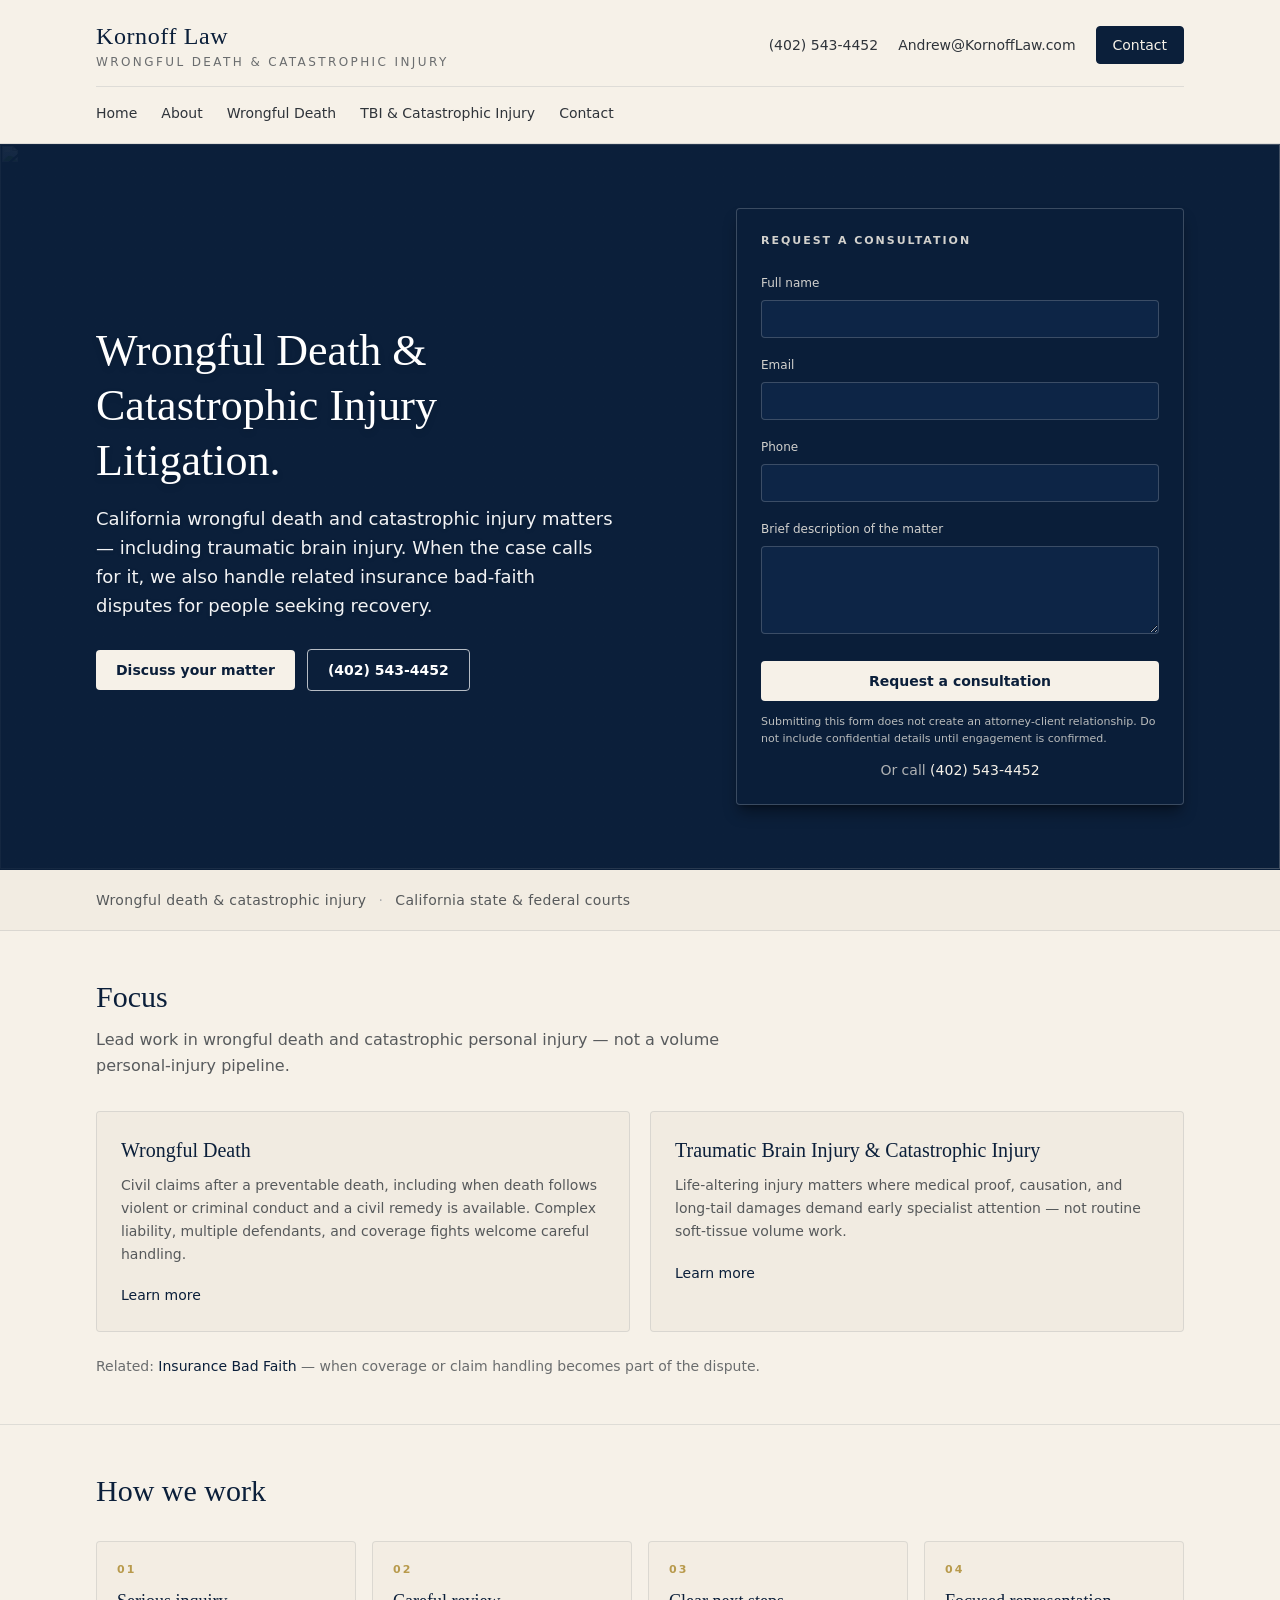
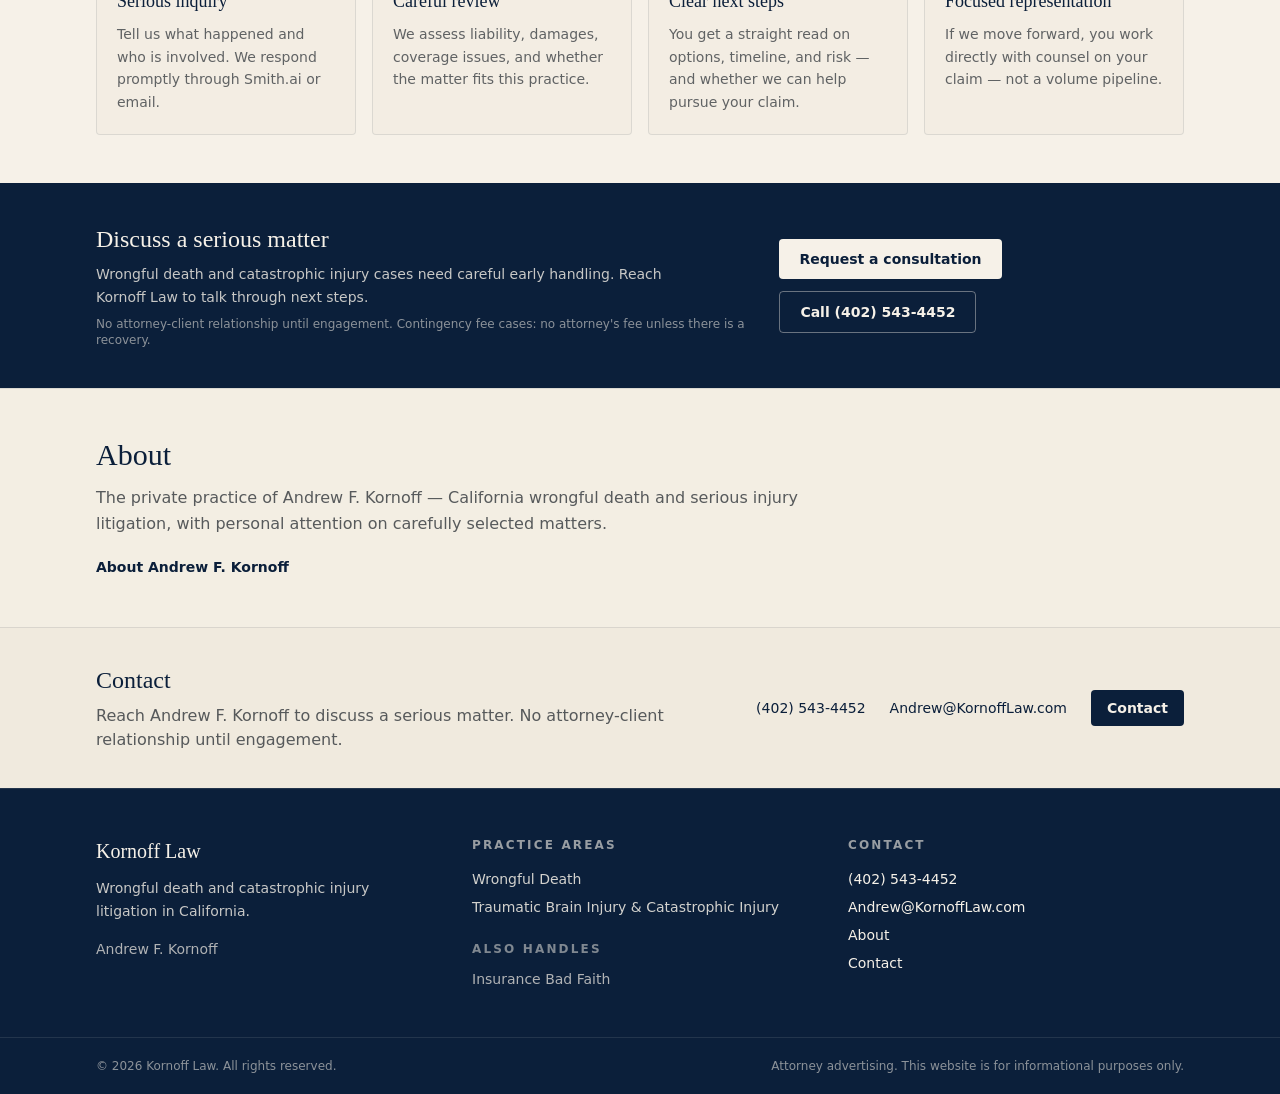
==== commit 361369ab: "Rebrand hero/title/meta: Serious Injury -> Catastrophic Injury Updates the site-wide headline, <titl" ====
--- a/index.html
+++ b/index.html
@@ -1 +1 @@
-<!DOCTYPE html><html lang="en" class="source_sans_3_71916a2c-module__5x7SKq__variable libre_baskerville_9acbd076-module__zNkfeW__variable h-full"><head><meta charSet="utf-8"/><meta name="viewport" content="width=device-width, initial-scale=1"/><link rel="preload" href="/_next/static/media/38df7484fe560b25-s.p.34k3f59fehpay.woff2" as="font" crossorigin="" type="font/woff2"/><link rel="preload" href="/_next/static/media/47df9ba1c7236d3b-s.p.137759vg1sbmi.woff2" as="font" crossorigin="" type="font/woff2"/><link rel="preload" as="image" href="/hero-ambient.jpg"/><link rel="stylesheet" href="/_next/static/chunks/3jqtvdpk3e32e.css" data-precedence="next"/><link rel="preload" as="script" fetchPriority="low" href="/_next/static/chunks/310vm2bl3xxpt.js"/><script src="/_next/static/chunks/19mx3mg6lkumu.js" async=""></script><script src="/_next/static/chunks/1mh6a-0e61pyc.js" async=""></script><script src="/_next/static/chunks/1eh83f1trsv72.js" async=""></script><script src="/_next/static/chunks/turbopack-3w3x71kt61-jj.js" async=""></script><script src="/_next/static/chunks/1mpnoxox0-4cg.js" async=""></script><script src="/_next/static/chunks/1av5m01hlr0nq.js" async=""></script><title>Kornoff Law | Wrongful Death &amp; Serious Injury</title><meta name="description" content="California wrongful death and serious injury litigation, including traumatic brain injury and catastrophic injury. Insurance bad faith when related to the matter."/><meta name="robots" content="index, follow"/><meta property="og:title" content="Kornoff Law | Wrongful Death &amp; Serious Injury"/><meta property="og:description" content="California wrongful death and serious injury litigation, including traumatic brain injury and catastrophic injury. Insurance bad faith when related to the matter."/><meta property="og:url" content="https://kornofflaw.com"/><meta property="og:site_name" content="Kornoff Law"/><meta property="og:locale" content="en_US"/><meta property="og:type" content="website"/><meta name="twitter:card" content="summary"/><meta name="twitter:title" content="Kornoff Law | Wrongful Death &amp; Serious Injury"/><meta name="twitter:description" content="California wrongful death and serious injury litigation, including traumatic brain injury and catastrophic injury. Insurance bad faith when related to the matter."/><link rel="icon" href="/favicon.ico?favicon.2vob68tjqpejf.ico" sizes="256x256" type="image/x-icon"/><meta name="next-size-adjust" content=""/><script src="/_next/static/chunks/0cz1d0mv5g_q7.js" noModule=""></script></head><body class="flex min-h-full flex-col bg-cream font-sans text-charcoal antialiased"><div hidden=""><!--$--><!--/$--></div><header class="border-b border-navy/10 bg-cream/95 backdrop-blur"><div class="mx-auto flex max-w-6xl flex-col gap-4 px-4 py-5 sm:px-6 lg:px-8"><div class="flex flex-col gap-4 sm:flex-row sm:items-center sm:justify-between"><a class="group" href="/"><span class="block font-serif text-2xl tracking-wide text-navy">Kornoff Law</span><span class="mt-0.5 block text-xs uppercase tracking-[0.2em] text-charcoal/70">Wrongful Death &amp; Serious Injury</span></a><div class="flex flex-wrap items-center gap-x-5 gap-y-2 text-sm text-charcoal"><a href="tel:+14025434452" class="hover:text-navy">(402) 543-4452</a><a href="mailto:Andrew@KornoffLaw.com" class="hover:text-navy">Andrew@KornoffLaw.com</a><a class="rounded border border-navy bg-navy px-4 py-2 text-sm font-medium text-cream transition hover:bg-navy-light" href="/contact">Contact</a></div></div><nav aria-label="Primary" class="flex flex-wrap items-center gap-x-6 gap-y-2 border-t border-navy/10 pt-4 text-sm"><a class="font-medium text-charcoal hover:text-navy" href="/">Home</a><a class="font-medium text-charcoal hover:text-navy" href="/about">About</a><a class="font-medium text-charcoal hover:text-navy" href="/practice/wrongful-death">Wrongful Death</a><a class="font-medium text-charcoal hover:text-navy" href="/practice/traumatic-brain-injury">TBI &amp; Catastrophic Injury</a><a class="font-medium text-charcoal hover:text-navy" href="/contact">Contact</a></nav></div></header><main class="flex-1 pb-20 md:pb-0"><section class="relative overflow-hidden border-b border-navy/10 bg-navy text-cream"><div class="pointer-events-none absolute inset-0 overflow-hidden" aria-hidden="true"><img src="/hero-ambient.jpg" alt="" class="absolute inset-0 h-full w-full object-cover"/><div class="absolute inset-0 bg-gradient-to-r from-navy/95 via-navy/85 to-navy/70"></div></div><div class="relative z-10 mx-auto grid max-w-6xl gap-10 px-4 py-12 sm:px-6 lg:grid-cols-2 lg:items-center lg:gap-12 lg:px-8 lg:py-16"><div><h1 class="max-w-xl font-serif text-3xl leading-tight text-white drop-shadow-md sm:text-4xl lg:text-[2.75rem]">Wrongful Death &amp; Serious Injury Litigation.</h1><p class="mt-4 max-w-xl text-base leading-relaxed text-white/95 drop-shadow sm:text-lg">California wrongful death and catastrophic injury matters — including traumatic brain injury. When the case calls for it, we also handle related insurance bad-faith disputes for people seeking recovery.</p><div class="mt-7 flex flex-wrap items-center gap-3"><a class="rounded bg-cream px-5 py-2.5 text-sm font-semibold text-navy transition hover:bg-cream-dark" href="/contact">Discuss your matter</a><a href="tel:+14025434452" class="rounded border border-white/70 px-5 py-2.5 text-sm font-semibold text-white transition hover:border-white hover:bg-white/10">(402) 543-4452</a></div></div><div id="inquiry" class="lg:justify-self-end lg:w-full lg:max-w-md"><form class="rounded border border-white/20 bg-navy/90 p-5 shadow-lg shadow-black/40 backdrop-blur-sm sm:p-6" aria-label="Request a consultation"><p class="text-[11px] font-semibold uppercase tracking-[0.18em] text-cream/85">Request a consultation</p><div class="mt-5 space-y-3.5"><label class="block"><span class="text-xs text-cream/85">Full name</span><input type="text" autoComplete="name" class="mt-1.5 w-full rounded border border-cream/20 bg-navy-light/40 px-3 py-2 text-sm text-cream placeholder:text-cream/55 focus:border-gold/60 focus:outline-none focus:ring-1 focus:ring-gold/40" name="name" value=""/></label><label class="block"><span class="text-xs text-cream/85">Email</span><input type="email" autoComplete="email" class="mt-1.5 w-full rounded border border-cream/20 bg-navy-light/40 px-3 py-2 text-sm text-cream placeholder:text-cream/55 focus:border-gold/60 focus:outline-none focus:ring-1 focus:ring-gold/40" name="email" value=""/></label><label class="block"><span class="text-xs text-cream/85">Phone</span><input type="tel" autoComplete="tel" class="mt-1.5 w-full rounded border border-cream/20 bg-navy-light/40 px-3 py-2 text-sm text-cream placeholder:text-cream/55 focus:border-gold/60 focus:outline-none focus:ring-1 focus:ring-gold/40" name="phone" value=""/></label><label class="block"><span class="text-xs text-cream/85">Brief description of the matter</span><textarea name="matter" rows="3" class="mt-1.5 w-full rounded border border-cream/20 bg-navy-light/40 px-3 py-2 text-sm text-cream placeholder:text-cream/55 focus:border-gold/60 focus:outline-none focus:ring-1 focus:ring-gold/40 min-h-[5.5rem] resize-y"></textarea></label></div><button type="submit" class="mt-5 w-full rounded bg-cream px-4 py-2.5 text-sm font-semibold text-navy transition hover:bg-cream-dark disabled:opacity-70">Request a consultation</button><p class="mt-3 text-[11px] leading-relaxed text-cream/75">Submitting this form does not create an attorney-client relationship. Do not include confidential details until engagement is confirmed.</p><p class="mt-3 text-center text-sm text-cream/70">Or call<!-- --> <a href="tel:+14025434452" class="font-medium text-cream underline-offset-2 hover:underline">(402) 543-4452</a></p></form></div></div></section><section class="border-b border-navy/10 bg-cream-dark/40"><div class="mx-auto max-w-6xl px-4 py-5 sm:px-6 lg:px-8"><p class="text-sm tracking-wide text-charcoal/80">Wrongful death &amp; serious injury<span class="mx-3 text-navy/30">·</span>California state &amp; federal courts</p></div></section><section class="mx-auto max-w-6xl px-4 py-10 sm:px-6 lg:px-8 lg:py-12"><div class="max-w-2xl"><h2 class="font-serif text-2xl text-navy sm:text-3xl">Focus</h2><p class="mt-3 text-base leading-relaxed text-charcoal/80">Lead work in wrongful death and catastrophic personal injury — not a volume personal-injury pipeline.</p></div><div class="mt-8 grid gap-5 md:grid-cols-2"><a class="rounded border border-navy/10 bg-cream-dark/40 p-5 transition hover:border-navy/30 hover:bg-cream-dark/70 sm:p-6" href="/practice/wrongful-death"><h3 class="font-serif text-xl text-navy">Wrongful Death</h3><p class="mt-2.5 text-sm leading-relaxed text-charcoal/80">Civil claims after a preventable death, including when death follows violent or criminal conduct and a civil remedy is available. Complex liability, multiple defendants, and coverage fights welcome careful handling.</p><span class="mt-5 inline-block text-sm font-medium text-navy">Learn more</span></a><a class="rounded border border-navy/10 bg-cream-dark/40 p-5 transition hover:border-navy/30 hover:bg-cream-dark/70 sm:p-6" href="/practice/traumatic-brain-injury"><h3 class="font-serif text-xl text-navy">Traumatic Brain Injury &amp; Catastrophic Injury</h3><p class="mt-2.5 text-sm leading-relaxed text-charcoal/80">Life-altering injury matters where medical proof, causation, and long-tail damages demand early specialist attention — not routine soft-tissue volume work.</p><span class="mt-5 inline-block text-sm font-medium text-navy">Learn more</span></a></div><p class="mt-6 text-sm text-charcoal/70">Related:<!-- --> <a class="font-medium text-navy hover:underline" href="/practice/insurance-bad-faith">Insurance Bad Faith</a> <!-- -->— when coverage or claim handling becomes part of the dispute.</p></section><section class="border-t border-navy/10 bg-cream"><div class="mx-auto max-w-6xl px-4 py-10 sm:px-6 lg:px-8 lg:py-12"><h2 class="font-serif text-2xl text-navy sm:text-3xl">How we work</h2><ol class="mt-8 grid gap-4 sm:grid-cols-2 lg:grid-cols-4"><li class="rounded border border-navy/10 bg-cream-dark/30 p-4 sm:p-5"><p class="text-[11px] font-semibold uppercase tracking-[0.18em] text-gold">01</p><h3 class="mt-2 font-serif text-lg text-navy">Serious inquiry</h3><p class="mt-2 text-sm leading-relaxed text-charcoal/75">Tell us what happened and who is involved. We respond promptly through Smith.ai or email.</p></li><li class="rounded border border-navy/10 bg-cream-dark/30 p-4 sm:p-5"><p class="text-[11px] font-semibold uppercase tracking-[0.18em] text-gold">02</p><h3 class="mt-2 font-serif text-lg text-navy">Careful review</h3><p class="mt-2 text-sm leading-relaxed text-charcoal/75">We assess liability, damages, coverage issues, and whether the matter fits this practice.</p></li><li class="rounded border border-navy/10 bg-cream-dark/30 p-4 sm:p-5"><p class="text-[11px] font-semibold uppercase tracking-[0.18em] text-gold">03</p><h3 class="mt-2 font-serif text-lg text-navy">Clear next steps</h3><p class="mt-2 text-sm leading-relaxed text-charcoal/75">You get a straight read on options, timeline, and risk — and whether we can help pursue your claim.</p></li><li class="rounded border border-navy/10 bg-cream-dark/30 p-4 sm:p-5"><p class="text-[11px] font-semibold uppercase tracking-[0.18em] text-gold">04</p><h3 class="mt-2 font-serif text-lg text-navy">Focused representation</h3><p class="mt-2 text-sm leading-relaxed text-charcoal/75">If we move forward, you work directly with counsel on your claim — not a volume pipeline.</p></li></ol></div></section><section class="bg-navy text-cream"><div class="mx-auto flex max-w-6xl flex-col gap-5 px-4 py-9 sm:px-6 lg:flex-row lg:items-center lg:justify-between lg:px-8 lg:py-10"><div><h2 class="font-serif text-2xl text-cream">Discuss a serious matter</h2><p class="mt-2 max-w-xl text-sm leading-relaxed text-cream/80">Wrongful death and catastrophic injury cases need careful early handling. Reach Kornoff Law to talk through next steps.</p><p class="mt-2 text-xs text-cream/55">No attorney-client relationship until engagement. Contingency fee cases: no attorney&#x27;s fee unless there is a recovery.</p></div><div class="flex flex-wrap gap-3"><a class="rounded bg-cream px-5 py-2.5 text-sm font-semibold text-navy transition hover:bg-cream-dark" href="/contact">Request a consultation</a><a href="tel:+14025434452" class="rounded border border-cream/40 px-5 py-2.5 text-sm font-semibold text-cream transition hover:border-cream hover:bg-cream/5">Call <!-- -->(402) 543-4452</a></div></div></section><section class="border-t border-navy/10 bg-cream-dark/30"><div class="mx-auto max-w-6xl px-4 py-10 sm:px-6 lg:px-8 lg:py-12"><h2 class="font-serif text-2xl text-navy sm:text-3xl">About</h2><p class="mt-3 max-w-3xl text-base leading-relaxed text-charcoal/80">The private practice of <!-- -->Andrew F. Kornoff<!-- --> — California wrongful death and serious injury litigation, with personal attention on carefully selected matters.</p><a class="mt-5 inline-block text-sm font-semibold text-navy hover:underline" href="/about">About <!-- -->Andrew F. Kornoff</a></div></section><section class="border-t border-navy/10 bg-cream-dark/50"><div class="mx-auto flex max-w-6xl flex-col gap-5 px-4 py-9 sm:px-6 lg:flex-row lg:items-center lg:justify-between lg:px-8"><div><h2 class="font-serif text-2xl text-navy">Contact</h2><p class="mt-2 max-w-xl text-charcoal/80">Reach <!-- -->Andrew F. Kornoff<!-- --> to discuss a serious matter. No attorney-client relationship until engagement.</p></div><div class="flex flex-col gap-2 text-sm sm:flex-row sm:items-center sm:gap-6"><a href="tel:+14025434452" class="font-medium text-navy hover:underline">(402) 543-4452</a><a href="mailto:Andrew@KornoffLaw.com" class="font-medium text-navy hover:underline">Andrew@KornoffLaw.com</a><a class="rounded bg-navy px-4 py-2 font-semibold text-cream hover:bg-navy-light" href="/contact">Contact</a></div></div></section><!--$--><!--/$--></main><footer class="mt-auto border-t border-cream/10 bg-navy text-cream"><div class="mx-auto grid max-w-6xl gap-10 px-4 py-12 sm:px-6 md:grid-cols-3 lg:px-8"><div><p class="font-serif text-xl">Kornoff Law</p><p class="mt-3 max-w-xs text-sm leading-relaxed text-cream/80">Wrongful death and serious injury litigation in California.</p><p class="mt-4 text-sm text-cream/70">Andrew F. Kornoff</p></div><div><p class="text-xs font-semibold uppercase tracking-[0.18em] text-cream/60">Practice Areas</p><ul class="mt-4 space-y-2 text-sm"><li><a class="text-cream/85 hover:text-cream" href="/practice/wrongful-death">Wrongful Death</a></li><li><a class="text-cream/85 hover:text-cream" href="/practice/traumatic-brain-injury">Traumatic Brain Injury &amp; Catastrophic Injury</a></li></ul><p class="mt-6 text-xs font-semibold uppercase tracking-[0.18em] text-cream/50">Also handles</p><ul class="mt-3 space-y-2 text-sm"><li><a class="text-cream/70 hover:text-cream" href="/practice/insurance-bad-faith">Insurance Bad Faith</a></li></ul></div><div><p class="text-xs font-semibold uppercase tracking-[0.18em] text-cream/60">Contact</p><ul class="mt-4 space-y-2 text-sm"><li><a href="tel:+14025434452" class="hover:text-cream">(402) 543-4452</a></li><li><a href="mailto:Andrew@KornoffLaw.com" class="hover:text-cream">Andrew@KornoffLaw.com</a></li><li><a class="hover:text-cream" href="/about">About</a></li><li><a class="hover:text-cream" href="/contact">Contact</a></li></ul></div></div><div class="border-t border-cream/10"><div class="mx-auto flex max-w-6xl flex-col gap-2 px-4 py-5 text-xs text-cream/55 sm:flex-row sm:items-center sm:justify-between sm:px-6 lg:px-8"><p>© <!-- -->2026<!-- --> <!-- -->Kornoff Law<!-- -->. All rights reserved.</p><p>Attorney advertising. This website is for informational purposes only.</p></div></div></footer><div class="fixed inset-x-0 bottom-0 z-50 border-t border-navy/15 bg-cream/95 px-3 py-2.5 shadow-[0_-4px_20px_rgba(11,31,58,0.12)] backdrop-blur md:hidden"><div class="mx-auto flex max-w-lg gap-2"><a href="tel:+14025434452" class="flex flex-1 items-center justify-center rounded border border-navy/20 bg-cream px-3 py-2.5 text-sm font-semibold text-navy">Call</a><a class="flex flex-1 items-center justify-center rounded bg-navy px-3 py-2.5 text-sm font-semibold text-cream" href="/contact">Discuss</a></div></div><script src="/_next/static/chunks/310vm2bl3xxpt.js" id="_R_" async=""></script><script>(self.__next_f=self.__next_f||[]).push([0])</script><script>self.__next_f.push([1,"1:\"$Sreact.fragment\"\n2:I[22016,[\"/_next/static/chunks/1mpnoxox0-4cg.js\",\"/_next/static/chunks/1av5m01hlr0nq.js\"],\"\"]\n3:I[39756,[\"/_next/static/chunks/1mpnoxox0-4cg.js\"],\"default\"]\n4:I[37457,[\"/_next/static/chunks/1mpnoxox0-4cg.js\"],\"default\"]\nd:I[68027,[\"/_next/static/chunks/1mpnoxox0-4cg.js\"],\"default\",1]\n:HL[\"/_next/static/chunks/3jqtvdpk3e32e.css\",\"style\"]\n:HL[\"/_next/static/media/38df7484fe560b25-s.p.34k3f59fehpay.woff2\",\"font\",{\"crossOrigin\":\"\",\"type\":\"font/woff2\"}]\n:HL[\"/_next/static/media/47df9ba1c7236d3b-s.p.137759vg1sbmi.woff2\",\"font\",{\"crossOrigin\":\"\",\"type\":\"font/woff2\"}]\n0:{\"P\":null,\"c\":[\"\",\"\"],\"q\":\"\",\"i\":false,\"f\":[[[\"\",{\"children\":[\"__PAGE__\",{},\"$undefined\",\"$undefined\",4608]},\"$undefined\",\"$undefined\",4624],[[\"$\",\"$1\",\"c\",{\"children\":[[[\"$\",\"link\",\"0\",{\"rel\":\"stylesheet\",\"href\":\"/_next/static/chunks/3jqtvdpk3e32e.css\",\"precedence\":\"next\",\"crossOrigin\":\"$undefined\",\"nonce\":\"$undefined\"}],[\"$\",\"script\",\"script-0\",{\"src\":\"/_next/static/chunks/1mpnoxox0-4cg.js\",\"async\":true,\"nonce\":\"$undefined\"}]],[\"$\",\"html\",null,{\"lang\":\"en\",\"className\":\"source_sans_3_71916a2c-module__5x7SKq__variable libre_baskerville_9acbd076-module__zNkfeW__variable h-full\",\"children\":[\"$\",\"body\",null,{\"className\":\"flex min-h-full flex-col bg-cream font-sans text-charcoal antialiased\",\"children\":[[\"$\",\"header\",null,{\"className\":\"border-b border-navy/10 bg-cream/95 backdrop-blur\",\"children\":[\"$\",\"div\",null,{\"className\":\"mx-auto flex max-w-6xl flex-col gap-4 px-4 py-5 sm:px-6 lg:px-8\",\"children\":[[\"$\",\"div\",null,{\"className\":\"flex flex-col gap-4 sm:flex-row sm:items-center sm:justify-between\",\"children\":[[\"$\",\"$L2\",null,{\"href\":\"/\",\"className\":\"group\",\"children\":[[\"$\",\"span\",null,{\"className\":\"block font-serif text-2xl tracking-wide text-navy\",\"children\":\"Kornoff Law\"}],[\"$\",\"span\",null,{\"className\":\"mt-0.5 block text-xs uppercase tracking-[0.2em] text-charcoal/70\",\"children\":\"Wrongful Death \u0026 Serious Injury\"}]]}],[\"$\",\"div\",null,{\"className\":\"flex flex-wrap items-center gap-x-5 gap-y-2 text-sm text-charcoal\",\"children\":[[\"$\",\"a\",null,{\"href\":\"tel:+14025434452\",\"className\":\"hover:text-navy\",\"children\":\"(402) 543-4452\"}],[\"$\",\"a\",null,{\"href\":\"mailto:Andrew@KornoffLaw.com\",\"className\":\"hover:text-navy\",\"children\":\"Andrew@KornoffLaw.com\"}],[\"$\",\"$L2\",null,{\"href\":\"/contact\",\"className\":\"rounded border border-navy bg-navy px-4 py-2 text-sm font-medium text-cream transition hover:bg-navy-light\",\"children\":\"Contact\"}]]}]]}],[\"$\",\"nav\",null,{\"aria-label\":\"Primary\",\"className\":\"flex flex-wrap items-center gap-x-6 gap-y-2 border-t border-navy/10 pt-4 text-sm\",\"children\":[[\"$\",\"$L2\",\"/\",{\"href\":\"/\",\"className\":\"font-medium text-charcoal hover:text-navy\",\"children\":\"Home\"}],[\"$\",\"$L2\",\"/about\",{\"href\":\"/about\",\"className\":\"font-medium text-charcoal hover:text-navy\",\"children\":\"About\"}],[\"$\",\"$L2\",\"/practice/wrongful-death\",{\"href\":\"/practice/wrongful-death\",\"className\":\"font-medium text-charcoal hover:text-navy\",\"children\":\"Wrongful Death\"}],[\"$\",\"$L2\",\"/practice/traumatic-brain-injury\",{\"href\":\"/practice/traumatic-brain-injury\",\"className\":\"font-medium text-charcoal hover:text-navy\",\"children\":\"TBI \u0026 Catastrophic Injury\"}],[\"$\",\"$L2\",\"/contact\",{\"href\":\"/contact\",\"className\":\"font-medium text-charcoal hover:text-navy\",\"children\":\"Contact\"}]]}]]}]}],[\"$\",\"main\",null,{\"className\":\"flex-1 pb-20 md:pb-0\",\"children\":[\"$\",\"$L3\",null,{\"parallelRouterKey\":\"children\",\"error\":\"$undefined\",\"errorStyles\":\"$undefined\",\"errorScripts\":\"$undefined\",\"template\":[\"$\",\"$L4\",null,{}],\"templateStyles\":\"$undefined\",\"templateScripts\":\"$undefined\",\"notFound\":[[[\"$\",\"title\",null,{\"children\":\"404: This page could not be found.\"}],[\"$\",\"div\",null,{\"style\":{\"fontFamily\":\"system-ui,\\\"Segoe UI\\\",Roboto,Helvetica,Arial,sans-serif,\\\"Apple Color Emoji\\\",\\\"Segoe UI Emoji\\\"\",\"height\":\"100vh\",\"textAlign\":\"center\",\"display\":\"flex\",\"flexDirection\":\"column\",\"alignItems\":\"center\",\"justifyContent\":\"center\"},\"children\":[\"$\",\"div\",null,{\"children\":[[\"$\",\"style\",null,{\"dangerouslySetInnerHTML\":{\"__html\":\"body{color:#000;background:#fff;margin:0}.next-error-h1{border-right:1px solid rgba(0,0,0,.3)}@media (prefers-color-scheme:dark){body{color:#fff;background:#000}.next-error-h1{border-right:1px solid rgba(255,255,255,.3)}}\"}}],[\"$\",\"h1\",null,{\"className\":\"next-error-h1\",\"style\":{\"display\":\"inline-block\",\"margin\":\"0 20px 0 0\",\"padding\":\"0 23px 0 0\",\"fontSize\":24,\"fontWeight\":500,\"verticalAlign\":\"top\",\"lineHeight\":\"49px\"},\"children\":404}],[\"$\",\"div\",null,{\"style\":{\"display\":\"inline-block\"},\"children\":[\"$\",\"h2\",null,{\"style\":{\"fontSize\":14,\"fontWeight\":400,\"lineHeight\":\"49px\",\"margin\":0},\"children\":\"This page could not be found.\"}]}]]}]}]],[]],\"forbidden\":\"$undefined\",\"unauthorized\":\"$undefined\"}]}],[\"$\",\"footer\",null,{\"className\":\"mt-auto border-t border-cream/10 bg-navy text-cream\",\"children\":[[\"$\",\"div\",null,{\"className\":\"mx-auto grid max-w-6xl gap-10 px-4 py-12 sm:px-6 md:grid-cols-3 lg:px-8\",\"children\":[[\"$\",\"div\",null,{\"children\":[[\"$\",\"p\",null,{\"className\":\"font-serif text-xl\",\"children\":\"Kornoff Law\"}],\"$L5\",\"$L6\"]}],\"$L7\",\"$L8\"]}],\"$L9\"]}],\"$La\"]}]}]]}],{\"children\":[\"$Lb\",{},null,false,null]},null,false,null],\"$Lc\",false]],\"m\":\"$undefined\",\"G\":[\"$d\",[\"$Le\"]],\"S\":true,\"h\":null,\"r\":\"$undefined\",\"s\":\"$undefined\",\"a\":\"$undefined\",\"l\":\"$undefined\",\"p\":\"$undefined\",\"d\":\"$undefined\",\"b\":\"kornoff-pages\"}\nf:I[35179,[\"/_next/static/chunks/1mpnoxox0-4cg.js\",\"/_next/static/chunks/1av5m01hlr0nq.js\"],\"HeroAmbientBackground\"]\n10:I[33376,[\"/_next/static/chunks/1mpnoxox0-4cg.js\",\"/_next/static/chunks/1av5m01hlr0nq.js\"],\"HeroInquiryForm\"]\n17:I[97367,[\"/_next/static/chunks/1mpnoxox0-4cg.js\"],\"ViewportBoundary\"]\n19:I[97367,[\"/_next/static/chunks/1mpnoxox0-4cg.js\"],\"MetadataBoundary\"]\n1a:\"$Sreact.suspense\"\n5:[\"$\",\"p\",null,{\"className\":\"mt-3 max-w-xs text-sm leading-relaxed text-cream/80\",\"children\":\"Wrongful death and serious injury litigation in California.\"}]\n6:[\"$\",\"p\",null,{\"className\":\"mt-4 text-sm text-cream/70\",\"children\":\"Andrew F. Kornoff\"}]\n7:[\"$\",\"div\",null,{\"children\":[[\"$\",\"p\",null,{\"className\":\"text-xs font-semibold uppercase tracking-[0.18em] text-cream/60\",\"children\":\"Practice Areas\"}],[\"$\",\"ul\",null,{\"className\":\"mt-4 space-y-2 text-sm\",\"children\":[[\"$\",\"li\",\"wrongful-death\",{\"children\":[\"$\",\"$L2\",null,{\"href\":\"/practice/wrongful-death\",\"className\":\"text-cream/85 hover:text-cream\",\"children\":\"Wrongful Death\"}]}],[\"$\",\"li\",\"traumatic-brain-injury\",{\"children\":[\"$\",\"$L2\",null,{\"href\":\"/practice/traumatic-brain-injury\",\"className\":\"text-cream/85 hover:text-cream\",\"children\":\"Traumatic Brain Injury \u0026 Catastrophic Injury\"}]}]]}],[\"$\",\"p\",null,{\"className\":\"mt-6 text-xs font-semibold uppercase tracking-[0.18em] text-cream/50\",\"children\":\"Also handles\"}],[\"$\",\"ul\",null,{\"className\":\"mt-3 space-y-2 text-sm\",\"children\":[[\"$\",\"li\",\"insurance-bad-faith\",{\"children\":[\"$\",\"$L2\",null,{\"href\":\"/practice/insurance-bad-faith\",\"className\":\"text-cream/70 hover:text-cream\",\"children\":\"Insurance Bad Faith\"}]}]]}]]}]\n8:[\"$\",\"div\",null,{\"children\":[[\"$\",\"p\",null,{\"className\":\"text-xs font-semibold uppercase tracking-[0.18em] text-cream/60\",\"children\":\"Contact\"}],[\"$\",\"ul\",null,{\"className\":\"mt-4 space-y-2 text-sm\",\"children\":[[\"$\",\"li\",null,{\"children\":[\"$\",\"a\",null,{\"href\":\"tel:+14025434452\",\"className\":\"hover:text-cream\",\"children\":\"(402) 543-4452\"}]}],[\"$\",\"li\",null,{\"children\":[\"$\",\"a\",null,{\"href\":\"mailto:Andrew@KornoffLaw.com\",\"className\":\"hover:text-cream\",\"children\":\"Andrew@KornoffLaw.com\"}]}],[\"$\",\"li\",null,{\"children\":[\"$\",\"$L2\",null,{\"href\":\"/about\",\"className\":\"hover:text-cream\",\"children\":\"About\"}]}],[\"$\",\"li\",null,{\"children\":[\"$\",\"$L2\",null,{\"href\":\"/contact\",\"className\":\"hover:text-cream\",\"children\":\"Contact\"}]}]]}]]}]\n9:[\"$\",\"div\",null,{\"className\":\"border-t border-cream/10\",\"children\":[\"$\",\"div\",null,{\"className\":\"mx-auto flex max-w-6xl flex-col gap-2 px-4 py-5 text-xs text-cream/55 sm:flex-row sm:items-center sm:justify-between sm:px-6 lg:px-8\",\"children\":[[\"$\",\"p\",null,{\"children\":[\"© \",2026,\" \",\"Kornoff Law\",\". All rights reserved.\"]}],[\"$\",\"p\",null,{\"children\":\"Attorney advertising. This website is for informational purposes only.\"}]]}]}]\na:[\"$\",\"div\",null,{\"className\":\"fixed inset-x-0 bottom-0 z-50 border-t border-navy/15 bg-cream/95 px-3 py-2.5 shadow-[0_-4px_20px_rgba(11,31,58,0.12)] backdrop-blur md:hidden\",\"children\":[\"$\",\"div\",null,{\"className\":\"mx-auto flex max-w-lg gap-2\",\"children\":[[\"$\",\"a\",null,{\"href\":\"tel:+14025434452\",\"className\":\"flex flex-1 items-center justify-center rounded border border-navy/20 bg-cream px-3 py-2.5 text-sm font-semibold text-navy\",\"children\":\"Call\"}],[\"$\",\"$L2\",null,{\"href\":\"/contact\",\"className\":\"flex flex-1 items-center justify-center rounded bg-navy px-3 py-2.5 text-sm font-semibold text-cream\",\"children\":\"Discuss\"}]]}]}]\nb:[\"$\",\"$1\",\"c\",{\"children\":[[[\"$\",\"section\",null,{\"className\":\"relative overflow-hidden border-b border-navy/10 bg-navy text-cream\",\"children\":[[\"$\",\"$Lf\",null,{}],[\"$\",\"div\",null,{\"className\":\"relative z-10 mx-auto grid max-w-6xl gap-10 px-4 py-12 sm:px-6 lg:grid-cols-2 lg:items-center lg:gap-12 lg:px-8 lg:py-16\",\"children\":[[\"$\",\"div\",null,{\"children\":[[\"$\",\"h1\",null,{\"className\":\"max-w-xl font-serif text-3xl leading-tight text-white drop-shadow-md sm:text-4xl lg:text-[2.75rem]\",\"children\":\"Wrongful Death \u0026 Serious Injury Litigation.\"}],[\"$\",\"p\",null,{\"className\":\"mt-4 max-w-xl text-base leading-relaxed text-white/95 drop-shadow sm:text-lg\",\"children\":\"California wrongful death and catastrophic injury matters — including traumatic brain injury. When the case calls for it, we also handle related insurance bad-faith disputes for people seeking recovery.\"}],[\"$\",\"div\",null,{\"className\":\"mt-7 flex flex-wrap items-center gap-3\",\"children\":[[\"$\",\"$L2\",null,{\"href\":\"/contact\",\"className\":\"rounded bg-cream px-5 py-2.5 text-sm font-semibold text-navy transition hover:bg-cream-dark\",\"children\":\"Discuss your matter\"}],[\"$\",\"a\",null,{\"href\":\"tel:+14025434452\",\"className\":\"rounded border border-white/70 px-5 py-2.5 text-sm font-semibold text-white transition hover:border-white hover:bg-white/10\",\"children\":\"(402) 543-4452\"}]]}]]}],[\"$\",\"div\",null,{\"id\":\"inquiry\",\"className\":\"lg:justify-self-end lg:w-full lg:max-w-md\",\"children\":[\"$\",\"$L10\",null,{}]}]]}]]}],[\"$\",\"section\",null,{\"className\":\"border-b border-navy/10 bg-cream-dark/40\",\"children\":[\"$\",\"div\",null,{\"className\":\"mx-auto max-w-6xl px-4 py-5 sm:px-6 lg:px-8\",\"children\":[\"$\",\"p\",null,{\"className\":\"text-sm tracking-wide text-charcoal/80\",\"children\":[\"Wrongful death \u0026 serious injury\",[\"$\",\"span\",null,{\"className\":\"mx-3 text-navy/30\",\"children\":\"·\"}],\"California state \u0026 federal courts\"]}]}]}],[\"$\",\"section\",null,{\"className\":\"mx-auto max-w-6xl px-4 py-10 sm:px-6 lg:px-8 lg:py-12\",\"children\":[[\"$\",\"div\",null,{\"className\":\"max-w-2xl\",\"children\":[[\"$\",\"h2\",null,{\"className\":\"font-serif text-2xl text-navy sm:text-3xl\",\"children\":\"Focus\"}],[\"$\",\"p\",null,{\"className\":\"mt-3 text-base leading-relaxed text-charcoal/80\",\"children\":\"Lead work in wrongful death and catastrophic personal injury — not a volume personal-injury pipeline.\"}]]}],[\"$\",\"div\",null,{\"className\":\"mt-8 grid gap-5 md:grid-cols-2\",\"children\":[[\"$\",\"$L2\",\"wrongful-death\",{\"href\":\"/practice/wrongful-death\",\"className\":\"rounded border border-navy/10 bg-cream-dark/40 p-5 transition hover:border-navy/30 hover:bg-cream-dark/70 sm:p-6\",\"children\":[[\"$\",\"h3\",null,{\"className\":\"font-serif text-xl text-navy\",\"children\":\"Wrongful Death\"}],[\"$\",\"p\",null,{\"className\":\"mt-2.5 text-sm leading-relaxed text-charcoal/80\",\"children\":\"Civil claims after a preventable death, including when death follows violent or criminal conduct and a civil remedy is available. Complex liability, multiple defendants, and coverage fights welcome careful handling.\"}],[\"$\",\"span\",null,{\"className\":\"mt-5 inline-block text-sm font-medium text-navy\",\"children\":\"Learn more\"}]]}],[\"$\",\"$L2\",\"traumatic-brain-injury\",{\"href\":\"/practice/traumatic-brain-injury\",\"className\":\"rounded border border-navy/10 bg-cream-dark/40 p-5 transition hover:border-navy/30 hover:bg-cream-dark/70 sm:p-6\",\"children\":[[\"$\",\"h3\",null,{\"className\":\"font-serif text-xl text-navy\",\"children\":\"Traumatic Brain Injury \u0026 Catastrophic Injury\"}],[\"$\",\"p\",null,{\"className\":\"mt-2.5 text-sm leading-relaxed text-charcoal/80\",\"children\":\"Life-altering injury matters where medical proof, causation, and long-tail damages demand early specialist attention — not routine soft-tissue volume work.\"}],[\"$\",\"span\",null,{\"className\":\"mt-5 inline-block text-sm font-medium text-navy\",\"children\":\"Learn more\"}]]}]]}],[\"$\",\"p\",null,{\"className\":\"mt-6 text-sm text-charcoal/70\",\"children\":[\"Related:\",\" \",[\"$\",\"$L2\",null,{\"href\":\"/practice/insurance-bad-faith\",\"className\":\"font-medium text-navy hover:underline\",\"children\":\"Insurance Bad Faith\"}],\" \",\"— when coverage or claim handling becomes part of the dispute.\"]}]]}],\"$L11\",\"$L12\",\"$L13\",\"$L14\"],[\"$L15\"],\"$L16\"]}]\nc:[\"$\",\"$1\",\"h\",{\"children\":[null,[\"$\",\"$L17\",null,{\"children\":\"$L18\"}],[\"$\",\"div\",null,{\"hidden\":true,\"children\":[\"$\",\"$L19\",null,{\"children\":[\"$\",\"$1a\",null,{\"name\":\"Next.Metadata\",\"children\":\"$L1b\"}]}]}],[\"$\",\"meta\",null,{\"name\":\"next-size-adjust\",\"content\":\"\"}]]}]\ne:[\"$\",\"link\",\"0\",{\"rel\":\"stylesheet\",\"href\":\"/_next/static/chunks/3jqtvdpk3e32e.css\",\"precedence\":\"next\",\"crossOrigin\":\"$undefined\",\"nonce\":\"$undefined\"}]\n1c:I[97367,[\"/_next/static/chunks/1mpnoxox0-4cg.js\"],\"OutletBoundary\"]\n11:[\"$\",\"section\",null,{\"className\":\"border-t border-navy/10 bg-cream\",\"children\":[\"$\",\"div\",null,{\"className\":\"mx-auto max-w-6xl px-4 py-10 sm:px-6 lg:px-8 lg:py-12\",\"children\":[[\"$\",\"h2\",null,{\"className\":\"font-serif text-2xl text-navy sm:text-3xl\",\"children\":\"How we work\"}],[\"$\",\"ol\",null,{\"className\":\"mt-8 grid gap-4 sm:grid-cols-2 lg:grid-cols-4\",\"children\":[[\"$\",\"li\",\"01\",{\"className\":\"rounded border border-navy/10 bg-cream-dark/30 p-4 sm:p-5\",\"children\":[[\"$\",\"p\",null,{\"className\":\"text-[11px] font-semibold uppercase tracking-[0.18em] text-gold\",\"children\":\"01\"}],[\"$\",\"h3\",null,{\"className\":\"mt-2 font-serif text-lg text-navy\",\"children\":\"Serious inquiry\"}],[\"$\",\"p\",null,{\"className\":\"mt-2 text-sm leading-relaxed text-charcoal/75\",\"children\":\"Tell us what happened and who is involved. We respond promptly through Smith.ai or email.\"}]]}],[\"$\",\"li\",\"02\",{\"className\":\"rounded border border-navy/10 bg-cream-dark/30 p-4 sm:p-5\",\"children\":[[\"$\",\"p\",null,{\"className\":\"text-[11px] font-semibold uppercase tracking-[0.18em] text-gold\",\"children\":\"02\"}],[\"$\",\"h3\",null,{\"className\":\"mt-2 font-serif text-lg text-navy\",\"children\":\"Careful review\"}],[\"$\",\"p\",null,{\"className\":\"mt-2 text-sm leading-relaxed text-charcoal/75\",\"children\":\"We assess liability, damages, coverage issues, and whether the matter fits this practice.\"}]]}],[\"$\",\"li\",\"03\",{\"className\":\"rounded border border-navy/10 bg-cream-dark/30 p-4 sm:p-5\",\"children\":[[\"$\",\"p\",null,{\"className\":\"text-[11px] font-semibold uppercase tracking-[0.18em] text-gold\",\"children\":\"03\"}],[\"$\",\"h3\",null,{\"className\":\"mt-2 font-serif text-lg text-navy\",\"children\":\"Clear next steps\"}],[\"$\",\"p\",null,{\"className\":\"mt-2 text-sm leading-relaxed text-charcoal/75\",\"children\":\"You get a straight read on options, timeline, and risk — and whether we can help pursue your claim.\"}]]}],[\"$\",\"li\",\"04\",{\"className\":\"rounded border border-navy/10 bg-cream-dark/30 p-4 sm:p-5\",\"children\":[[\"$\",\"p\",null,{\"className\":\"text-[11px] font-semibold uppercase tracking-[0.18em] text-gold\",\"children\":\"04\"}],[\"$\",\"h3\",null,{\"className\":\"mt-2 font-serif text-lg text-navy\",\"children\":\"Focused representation\"}],[\"$\",\"p\",null,{\"className\":\"mt-2 text-sm leading-relaxed text-charcoal/75\",\"children\":\"If we move forward, you work directly with counsel on your claim — not a volume pipeline.\"}]]}]]}]]}]}]\n12:[\"$\",\"section\",null,{\"className\":\"bg-navy text-cream\",\"children\":[\"$\",\"div\",null,{\"className\":\"mx-auto flex max-w-6xl flex-col gap-5 px-4 py-9 sm:px-6 lg:flex-row lg:items-center lg:justify-between lg:px-8 lg:py-10\",\"children\":[[\"$\",\"div\",null,{\"children\":[[\"$\",\"h2\",null,{\"className\":\"font-serif text-2xl text-cream\",\"children\":\"Discuss a serious matter\"}],[\"$\",\"p\",null,{\"className\":\"mt-2 max-w-xl text-sm leading-relaxed text-cream/80\",\"children\":\"Wrongful death and catastrophic injury cases need careful early handling. Reach Kornoff Law to talk through next steps.\"}],[\"$\",\"p\",null,{\"className\":\"mt-2 text-xs text-cream/55\",\"children\":\"No attorney-client relationship until engagement. Contingency fee cases: no attorney's fee unless there is a recovery.\"}]]}],[\"$\",\"div\",null,{\"className\":\"flex flex-wrap gap-3\",\"children\":[[\"$\",\"$L2\",null,{\"href\":\"/contact\",\"className\":\"rounded bg-cream px-5 py-2.5 text-sm font-semibold text-navy transition hover:bg-cream-dark\",\"children\":\"Request a consultation\"}],[\"$\",\"a\",null,{\"href\":\"tel:+14025434452\",\"className\":\"rounded border border-cream/40 px-5 py-2.5 text-sm font-semibold text-cream transition hover:border-cream hover:bg-cream/5\",\"children\":[\"Call \",\"(402) 543-4452\"]}]]}]]}]}]\n13:[\"$\",\"section\",null,{\"className\":\"border-t border-navy/10 bg-cream-dark/30\",\"children\":[\"$\",\"div\",null,{\"className\":\"mx-auto max-w-6xl px-4 py-10 sm:px-6 lg:px-8 lg:py-12\",\"children\":[[\"$\",\"h2\",null,{\"className\":\"font-serif text-2xl text-navy sm:text-3xl\",\"children\":\"About\"}],[\"$\",\"p\",null,{\"className\":\"mt-3 max-w-3xl text-base leading-relaxed text-charcoal/80\",\"children\":[\"The private practice of \",\"Andrew F. Kornoff\",\" — California wrongful death and serious injury litigation, with personal attention on carefully selected matters.\"]}],[\"$\",\"$L2\",null,{\"href\":\"/about\",\"className\":\"mt-5 inline-block text-sm font-semibold text-navy hover:underline\",\"children\":[\"About \",\"Andrew F. Kornoff\"]}]]}]}]\n14:[\"$\",\"section\",null,{\"className\":\"border-t border-navy/10 bg-cream-dark/50\",\"children\":[\"$\",\"div\",null,{\"className\":\"mx-auto flex max-w-6xl flex-col gap-5 px-4 py-9 sm:px-6 lg:flex-row lg:items-center lg:justify-between lg:px-8\",\"children\":[[\"$\",\"div\",null,{\"children\":[[\"$\",\"h2\",null,{\"className\":\"font-serif text-2xl text-navy\",\"children\":\"Contact\"}],[\"$\",\"p\",null,{\"className\":\"mt-2 max-w-xl text-charcoal/80\",\"children\":[\"Reach \",\"Andrew F. Kornoff\",\" to discuss a serious matter. No attorney-client relationship until engagement.\"]}]]}],[\"$\",\"div\",null,{\"className\":\"flex flex-col gap-2 text-sm sm:flex-row sm:items-center sm:gap-6\",\"children\":[[\"$\",\"a\",null,{\"href\":\"tel:+14025434452\",\"className\":\"font-medium text-navy hover:underline\",\"children\":\"(402) 543-4452\"}],[\"$\",\"a\",null,{\"href\":\"mailto:Andrew@KornoffLaw.com\",\"className\":\"font-medium text-navy hover:underline\",\"children\":\"Andrew@KornoffLaw.com\"}],[\"$\",\"$L2\",null,{\"href\":\"/contact\",\"className\":\"rounded bg-navy px-4 py-2 font-semibold text-cream hover:bg-navy-light\",\"children\":\"Contact\"}]]}]]}]}]\n15:[\"$\",\"script\",\"script-0\",{\"src\":\"/_next/static/chunks/1av5m01hlr0nq.js\",\"async\":true,\"nonce\":\"$undefined\"}]\n16:[\"$\",\"$L1c\",null,{\"children\":[\"$\",\"$1a\",null,{\"name\":\"Next.MetadataOutlet\",\"children\":\"$@1d\"}]}]\n18:[[\"$\",\"meta\",\"0\",{\"charSet\":\"utf-8\"}],[\"$\",\"meta\",\"1\",{\"name\":\"viewport\",\"content\":\"width=device-width, initial-scale=1\"}]]\n1e:I[27201,[\"/_next/static/chunks/1mpnoxox0-4cg.js\"],\"IconMark\"]\n1b:[[\"$\",\"title\",\"0\",{\"children\":\"Kornoff Law | Wrongful Death \u0026 Serious Injury\"}],[\"$\",\"meta\",\"1\",{\"name\":\"description\",\"content\":\"California wrongful death and serious injury litigation, including traumatic brain injury and catastrophic injury. Insurance bad faith when related to the matter.\"}],[\"$\",\"meta\",\"2\",{\"name\":\"robots\",\"content\":\"index, follow\"}],[\"$\",\"meta\",\"3\",{\"property\":\"og:title\",\"content\":\"Kornoff Law | Wrongful Death \u0026 Serious Injury\"}],[\"$\",\"meta\",\"4\",{\"property\":\"og:description\",\"content\":\"California wrongful death and serious injury litigation, including traumatic brain injury and catastrophic injury. Insurance bad faith when related to the matter.\"}],[\"$\",\"meta\",\"5\",{\"property\":\"og:url\",\"content\":\"https://kornofflaw.com\"}],[\"$\",\"meta\",\"6\",{\"property\":\"og:site_name\",\"content\":\"Kornoff Law\"}],[\"$\",\"meta\",\"7\",{\"property\":\"og:locale\",\"content\":\"en_US\"}],[\"$\",\"meta\",\"8\",{\"property\":\"og:type\",\"content\":\"website\"}],[\"$\",\"meta\",\"9\",{\"name\":\"twitter:card\",\"content\":\"summary\"}],[\"$\",\"meta\",\"10\",{\"name\":\"twitter:title\",\"content\":\"Kornoff Law | Wrongful Death \u0026 Serious Injury\"}],[\"$\",\"meta\",\"11\",{\"name\":\"twitter:description\",\"content\":\"California wrongful death and serious injury litigation, including traumatic brain injury and catastrophic injury. Insurance bad faith when related to the matter.\"}],[\"$\",\"link\",\"12\",{\"rel\":\"icon\",\"href\":\"/favicon.ico?favicon.2vob68tjqpejf.ico\",\"sizes\":\"256x256\",\"type\":\"image/x-icon\"}],[\"$\",\"$L1e\",\"13\",{}]]\n1d:null\n"])</script></body></html>+<!DOCTYPE html><html lang="en" class="source_sans_3_71916a2c-module__5x7SKq__variable libre_baskerville_9acbd076-module__zNkfeW__variable h-full"><head><meta charSet="utf-8"/><meta name="viewport" content="width=device-width, initial-scale=1"/><link rel="preload" href="/_next/static/media/38df7484fe560b25-s.p.34k3f59fehpay.woff2" as="font" crossorigin="" type="font/woff2"/><link rel="preload" href="/_next/static/media/47df9ba1c7236d3b-s.p.137759vg1sbmi.woff2" as="font" crossorigin="" type="font/woff2"/><link rel="preload" as="image" href="/hero-ambient.jpg"/><link rel="stylesheet" href="/_next/static/chunks/3jqtvdpk3e32e.css" data-precedence="next"/><link rel="preload" as="script" fetchPriority="low" href="/_next/static/chunks/310vm2bl3xxpt.js"/><script src="/_next/static/chunks/19mx3mg6lkumu.js" async=""></script><script src="/_next/static/chunks/1mh6a-0e61pyc.js" async=""></script><script src="/_next/static/chunks/1eh83f1trsv72.js" async=""></script><script src="/_next/static/chunks/turbopack-3w3x71kt61-jj.js" async=""></script><script src="/_next/static/chunks/1mpnoxox0-4cg.js" async=""></script><script src="/_next/static/chunks/1av5m01hlr0nq.js" async=""></script><title>Kornoff Law | Wrongful Death &amp; Catastrophic Injury</title><meta name="description" content="California wrongful death and catastrophic injury litigation, including traumatic brain injury. Insurance bad faith when related to the matter."/><meta name="robots" content="index, follow"/><meta property="og:title" content="Kornoff Law | Wrongful Death &amp; Catastrophic Injury"/><meta property="og:description" content="California wrongful death and catastrophic injury litigation, including traumatic brain injury. Insurance bad faith when related to the matter."/><meta property="og:url" content="https://kornofflaw.com"/><meta property="og:site_name" content="Kornoff Law"/><meta property="og:locale" content="en_US"/><meta property="og:type" content="website"/><meta name="twitter:card" content="summary"/><meta name="twitter:title" content="Kornoff Law | Wrongful Death &amp; Catastrophic Injury"/><meta name="twitter:description" content="California wrongful death and catastrophic injury litigation, including traumatic brain injury. Insurance bad faith when related to the matter."/><link rel="icon" href="/favicon.ico?favicon.2vob68tjqpejf.ico" sizes="256x256" type="image/x-icon"/><meta name="next-size-adjust" content=""/><script src="/_next/static/chunks/0cz1d0mv5g_q7.js" noModule=""></script></head><body class="flex min-h-full flex-col bg-cream font-sans text-charcoal antialiased"><div hidden=""><!--$--><!--/$--></div><header class="border-b border-navy/10 bg-cream/95 backdrop-blur"><div class="mx-auto flex max-w-6xl flex-col gap-4 px-4 py-5 sm:px-6 lg:px-8"><div class="flex flex-col gap-4 sm:flex-row sm:items-center sm:justify-between"><a class="group" href="/"><span class="block font-serif text-2xl tracking-wide text-navy">Kornoff Law</span><span class="mt-0.5 block text-xs uppercase tracking-[0.2em] text-charcoal/70">Wrongful Death &amp; Catastrophic Injury</span></a><div class="flex flex-wrap items-center gap-x-5 gap-y-2 text-sm text-charcoal"><a href="tel:+14025434452" class="hover:text-navy">(402) 543-4452</a><a href="mailto:Andrew@KornoffLaw.com" class="hover:text-navy">Andrew@KornoffLaw.com</a><a class="rounded border border-navy bg-navy px-4 py-2 text-sm font-medium text-cream transition hover:bg-navy-light" href="/contact">Contact</a></div></div><nav aria-label="Primary" class="flex flex-wrap items-center gap-x-6 gap-y-2 border-t border-navy/10 pt-4 text-sm"><a class="font-medium text-charcoal hover:text-navy" href="/">Home</a><a class="font-medium text-charcoal hover:text-navy" href="/about">About</a><a class="font-medium text-charcoal hover:text-navy" href="/practice/wrongful-death">Wrongful Death</a><a class="font-medium text-charcoal hover:text-navy" href="/practice/traumatic-brain-injury">TBI &amp; Catastrophic Injury</a><a class="font-medium text-charcoal hover:text-navy" href="/contact">Contact</a></nav></div></header><main class="flex-1 pb-20 md:pb-0"><section class="relative overflow-hidden border-b border-navy/10 bg-navy text-cream"><div class="pointer-events-none absolute inset-0 overflow-hidden" aria-hidden="true"><img src="/hero-ambient.jpg" alt="" class="absolute inset-0 h-full w-full object-cover"/><div class="absolute inset-0 bg-gradient-to-r from-navy/95 via-navy/85 to-navy/70"></div></div><div class="relative z-10 mx-auto grid max-w-6xl gap-10 px-4 py-12 sm:px-6 lg:grid-cols-2 lg:items-center lg:gap-12 lg:px-8 lg:py-16"><div><h1 class="max-w-xl font-serif text-3xl leading-tight text-white drop-shadow-md sm:text-4xl lg:text-[2.75rem]">Wrongful Death &amp; Catastrophic Injury Litigation.</h1><p class="mt-4 max-w-xl text-base leading-relaxed text-white/95 drop-shadow sm:text-lg">California wrongful death and catastrophic injury matters — including traumatic brain injury. When the case calls for it, we also handle related insurance bad-faith disputes for people seeking recovery.</p><div class="mt-7 flex flex-wrap items-center gap-3"><a class="rounded bg-cream px-5 py-2.5 text-sm font-semibold text-navy transition hover:bg-cream-dark" href="/contact">Discuss your matter</a><a href="tel:+14025434452" class="rounded border border-white/70 px-5 py-2.5 text-sm font-semibold text-white transition hover:border-white hover:bg-white/10">(402) 543-4452</a></div></div><div id="inquiry" class="lg:justify-self-end lg:w-full lg:max-w-md"><form class="rounded border border-white/20 bg-navy/90 p-5 shadow-lg shadow-black/40 backdrop-blur-sm sm:p-6" aria-label="Request a consultation"><p class="text-[11px] font-semibold uppercase tracking-[0.18em] text-cream/85">Request a consultation</p><div class="mt-5 space-y-3.5"><label class="block"><span class="text-xs text-cream/85">Full name</span><input type="text" autoComplete="name" class="mt-1.5 w-full rounded border border-cream/20 bg-navy-light/40 px-3 py-2 text-sm text-cream placeholder:text-cream/55 focus:border-gold/60 focus:outline-none focus:ring-1 focus:ring-gold/40" name="name" value=""/></label><label class="block"><span class="text-xs text-cream/85">Email</span><input type="email" autoComplete="email" class="mt-1.5 w-full rounded border border-cream/20 bg-navy-light/40 px-3 py-2 text-sm text-cream placeholder:text-cream/55 focus:border-gold/60 focus:outline-none focus:ring-1 focus:ring-gold/40" name="email" value=""/></label><label class="block"><span class="text-xs text-cream/85">Phone</span><input type="tel" autoComplete="tel" class="mt-1.5 w-full rounded border border-cream/20 bg-navy-light/40 px-3 py-2 text-sm text-cream placeholder:text-cream/55 focus:border-gold/60 focus:outline-none focus:ring-1 focus:ring-gold/40" name="phone" value=""/></label><label class="block"><span class="text-xs text-cream/85">Brief description of the matter</span><textarea name="matter" rows="3" class="mt-1.5 w-full rounded border border-cream/20 bg-navy-light/40 px-3 py-2 text-sm text-cream placeholder:text-cream/55 focus:border-gold/60 focus:outline-none focus:ring-1 focus:ring-gold/40 min-h-[5.5rem] resize-y"></textarea></label></div><button type="submit" class="mt-5 w-full rounded bg-cream px-4 py-2.5 text-sm font-semibold text-navy transition hover:bg-cream-dark disabled:opacity-70">Request a consultation</button><p class="mt-3 text-[11px] leading-relaxed text-cream/75">Submitting this form does not create an attorney-client relationship. Do not include confidential details until engagement is confirmed.</p><p class="mt-3 text-center text-sm text-cream/70">Or call<!-- --> <a href="tel:+14025434452" class="font-medium text-cream underline-offset-2 hover:underline">(402) 543-4452</a></p></form></div></div></section><section class="border-b border-navy/10 bg-cream-dark/40"><div class="mx-auto max-w-6xl px-4 py-5 sm:px-6 lg:px-8"><p class="text-sm tracking-wide text-charcoal/80">Wrongful death &amp; catastrophic injury<span class="mx-3 text-navy/30">·</span>California state &amp; federal courts</p></div></section><section class="mx-auto max-w-6xl px-4 py-10 sm:px-6 lg:px-8 lg:py-12"><div class="max-w-2xl"><h2 class="font-serif text-2xl text-navy sm:text-3xl">Focus</h2><p class="mt-3 text-base leading-relaxed text-charcoal/80">Lead work in wrongful death and catastrophic personal injury — not a volume personal-injury pipeline.</p></div><div class="mt-8 grid gap-5 md:grid-cols-2"><a class="rounded border border-navy/10 bg-cream-dark/40 p-5 transition hover:border-navy/30 hover:bg-cream-dark/70 sm:p-6" href="/practice/wrongful-death"><h3 class="font-serif text-xl text-navy">Wrongful Death</h3><p class="mt-2.5 text-sm leading-relaxed text-charcoal/80">Civil claims after a preventable death, including when death follows violent or criminal conduct and a civil remedy is available. Complex liability, multiple defendants, and coverage fights welcome careful handling.</p><span class="mt-5 inline-block text-sm font-medium text-navy">Learn more</span></a><a class="rounded border border-navy/10 bg-cream-dark/40 p-5 transition hover:border-navy/30 hover:bg-cream-dark/70 sm:p-6" href="/practice/traumatic-brain-injury"><h3 class="font-serif text-xl text-navy">Traumatic Brain Injury &amp; Catastrophic Injury</h3><p class="mt-2.5 text-sm leading-relaxed text-charcoal/80">Life-altering injury matters where medical proof, causation, and long-tail damages demand early specialist attention — not routine soft-tissue volume work.</p><span class="mt-5 inline-block text-sm font-medium text-navy">Learn more</span></a></div><p class="mt-6 text-sm text-charcoal/70">Related:<!-- --> <a class="font-medium text-navy hover:underline" href="/practice/insurance-bad-faith">Insurance Bad Faith</a> <!-- -->— when coverage or claim handling becomes part of the dispute.</p></section><section class="border-t border-navy/10 bg-cream"><div class="mx-auto max-w-6xl px-4 py-10 sm:px-6 lg:px-8 lg:py-12"><h2 class="font-serif text-2xl text-navy sm:text-3xl">How we work</h2><ol class="mt-8 grid gap-4 sm:grid-cols-2 lg:grid-cols-4"><li class="rounded border border-navy/10 bg-cream-dark/30 p-4 sm:p-5"><p class="text-[11px] font-semibold uppercase tracking-[0.18em] text-gold">01</p><h3 class="mt-2 font-serif text-lg text-navy">Serious inquiry</h3><p class="mt-2 text-sm leading-relaxed text-charcoal/75">Tell us what happened and who is involved. We respond promptly through Smith.ai or email.</p></li><li class="rounded border border-navy/10 bg-cream-dark/30 p-4 sm:p-5"><p class="text-[11px] font-semibold uppercase tracking-[0.18em] text-gold">02</p><h3 class="mt-2 font-serif text-lg text-navy">Careful review</h3><p class="mt-2 text-sm leading-relaxed text-charcoal/75">We assess liability, damages, coverage issues, and whether the matter fits this practice.</p></li><li class="rounded border border-navy/10 bg-cream-dark/30 p-4 sm:p-5"><p class="text-[11px] font-semibold uppercase tracking-[0.18em] text-gold">03</p><h3 class="mt-2 font-serif text-lg text-navy">Clear next steps</h3><p class="mt-2 text-sm leading-relaxed text-charcoal/75">You get a straight read on options, timeline, and risk — and whether we can help pursue your claim.</p></li><li class="rounded border border-navy/10 bg-cream-dark/30 p-4 sm:p-5"><p class="text-[11px] font-semibold uppercase tracking-[0.18em] text-gold">04</p><h3 class="mt-2 font-serif text-lg text-navy">Focused representation</h3><p class="mt-2 text-sm leading-relaxed text-charcoal/75">If we move forward, you work directly with counsel on your claim — not a volume pipeline.</p></li></ol></div></section><section class="bg-navy text-cream"><div class="mx-auto flex max-w-6xl flex-col gap-5 px-4 py-9 sm:px-6 lg:flex-row lg:items-center lg:justify-between lg:px-8 lg:py-10"><div><h2 class="font-serif text-2xl text-cream">Discuss a serious matter</h2><p class="mt-2 max-w-xl text-sm leading-relaxed text-cream/80">Wrongful death and catastrophic injury cases need careful early handling. Reach Kornoff Law to talk through next steps.</p><p class="mt-2 text-xs text-cream/55">No attorney-client relationship until engagement. Contingency fee cases: no attorney&#x27;s fee unless there is a recovery.</p></div><div class="flex flex-wrap gap-3"><a class="rounded bg-cream px-5 py-2.5 text-sm font-semibold text-navy transition hover:bg-cream-dark" href="/contact">Request a consultation</a><a href="tel:+14025434452" class="rounded border border-cream/40 px-5 py-2.5 text-sm font-semibold text-cream transition hover:border-cream hover:bg-cream/5">Call <!-- -->(402) 543-4452</a></div></div></section><section class="border-t border-navy/10 bg-cream-dark/30"><div class="mx-auto max-w-6xl px-4 py-10 sm:px-6 lg:px-8 lg:py-12"><h2 class="font-serif text-2xl text-navy sm:text-3xl">About</h2><p class="mt-3 max-w-3xl text-base leading-relaxed text-charcoal/80">The private practice of <!-- -->Andrew F. Kornoff<!-- --> — California wrongful death and serious injury litigation, with personal attention on carefully selected matters.</p><a class="mt-5 inline-block text-sm font-semibold text-navy hover:underline" href="/about">About <!-- -->Andrew F. Kornoff</a></div></section><section class="border-t border-navy/10 bg-cream-dark/50"><div class="mx-auto flex max-w-6xl flex-col gap-5 px-4 py-9 sm:px-6 lg:flex-row lg:items-center lg:justify-between lg:px-8"><div><h2 class="font-serif text-2xl text-navy">Contact</h2><p class="mt-2 max-w-xl text-charcoal/80">Reach <!-- -->Andrew F. Kornoff<!-- --> to discuss a serious matter. No attorney-client relationship until engagement.</p></div><div class="flex flex-col gap-2 text-sm sm:flex-row sm:items-center sm:gap-6"><a href="tel:+14025434452" class="font-medium text-navy hover:underline">(402) 543-4452</a><a href="mailto:Andrew@KornoffLaw.com" class="font-medium text-navy hover:underline">Andrew@KornoffLaw.com</a><a class="rounded bg-navy px-4 py-2 font-semibold text-cream hover:bg-navy-light" href="/contact">Contact</a></div></div></section><!--$--><!--/$--></main><footer class="mt-auto border-t border-cream/10 bg-navy text-cream"><div class="mx-auto grid max-w-6xl gap-10 px-4 py-12 sm:px-6 md:grid-cols-3 lg:px-8"><div><p class="font-serif text-xl">Kornoff Law</p><p class="mt-3 max-w-xs text-sm leading-relaxed text-cream/80">Wrongful death and catastrophic injury litigation in California.</p><p class="mt-4 text-sm text-cream/70">Andrew F. Kornoff</p></div><div><p class="text-xs font-semibold uppercase tracking-[0.18em] text-cream/60">Practice Areas</p><ul class="mt-4 space-y-2 text-sm"><li><a class="text-cream/85 hover:text-cream" href="/practice/wrongful-death">Wrongful Death</a></li><li><a class="text-cream/85 hover:text-cream" href="/practice/traumatic-brain-injury">Traumatic Brain Injury &amp; Catastrophic Injury</a></li></ul><p class="mt-6 text-xs font-semibold uppercase tracking-[0.18em] text-cream/50">Also handles</p><ul class="mt-3 space-y-2 text-sm"><li><a class="text-cream/70 hover:text-cream" href="/practice/insurance-bad-faith">Insurance Bad Faith</a></li></ul></div><div><p class="text-xs font-semibold uppercase tracking-[0.18em] text-cream/60">Contact</p><ul class="mt-4 space-y-2 text-sm"><li><a href="tel:+14025434452" class="hover:text-cream">(402) 543-4452</a></li><li><a href="mailto:Andrew@KornoffLaw.com" class="hover:text-cream">Andrew@KornoffLaw.com</a></li><li><a class="hover:text-cream" href="/about">About</a></li><li><a class="hover:text-cream" href="/contact">Contact</a></li></ul></div></div><div class="border-t border-cream/10"><div class="mx-auto flex max-w-6xl flex-col gap-2 px-4 py-5 text-xs text-cream/55 sm:flex-row sm:items-center sm:justify-between sm:px-6 lg:px-8"><p>© <!-- -->2026<!-- --> <!-- -->Kornoff Law<!-- -->. All rights reserved.</p><p>Attorney advertising. This website is for informational purposes only.</p></div></div></footer><div class="fixed inset-x-0 bottom-0 z-50 border-t border-navy/15 bg-cream/95 px-3 py-2.5 shadow-[0_-4px_20px_rgba(11,31,58,0.12)] backdrop-blur md:hidden"><div class="mx-auto flex max-w-lg gap-2"><a href="tel:+14025434452" class="flex flex-1 items-center justify-center rounded border border-navy/20 bg-cream px-3 py-2.5 text-sm font-semibold text-navy">Call</a><a class="flex flex-1 items-center justify-center rounded bg-navy px-3 py-2.5 text-sm font-semibold text-cream" href="/contact">Discuss</a></div></div><script src="/_next/static/chunks/310vm2bl3xxpt.js" id="_R_" async=""></script><script>(self.__next_f=self.__next_f||[]).push([0])</script><script>self.__next_f.push([1,"1:\"$Sreact.fragment\"\n2:I[22016,[\"/_next/static/chunks/1mpnoxox0-4cg.js\",\"/_next/static/chunks/1av5m01hlr0nq.js\"],\"\"]\n3:I[39756,[\"/_next/static/chunks/1mpnoxox0-4cg.js\"],\"default\"]\n4:I[37457,[\"/_next/static/chunks/1mpnoxox0-4cg.js\"],\"default\"]\nd:I[68027,[\"/_next/static/chunks/1mpnoxox0-4cg.js\"],\"default\",1]\n:HL[\"/_next/static/chunks/3jqtvdpk3e32e.css\",\"style\"]\n:HL[\"/_next/static/media/38df7484fe560b25-s.p.34k3f59fehpay.woff2\",\"font\",{\"crossOrigin\":\"\",\"type\":\"font/woff2\"}]\n:HL[\"/_next/static/media/47df9ba1c7236d3b-s.p.137759vg1sbmi.woff2\",\"font\",{\"crossOrigin\":\"\",\"type\":\"font/woff2\"}]\n0:{\"P\":null,\"c\":[\"\",\"\"],\"q\":\"\",\"i\":false,\"f\":[[[\"\",{\"children\":[\"__PAGE__\",{},\"$undefined\",\"$undefined\",4608]},\"$undefined\",\"$undefined\",4624],[[\"$\",\"$1\",\"c\",{\"children\":[[[\"$\",\"link\",\"0\",{\"rel\":\"stylesheet\",\"href\":\"/_next/static/chunks/3jqtvdpk3e32e.css\",\"precedence\":\"next\",\"crossOrigin\":\"$undefined\",\"nonce\":\"$undefined\"}],[\"$\",\"script\",\"script-0\",{\"src\":\"/_next/static/chunks/1mpnoxox0-4cg.js\",\"async\":true,\"nonce\":\"$undefined\"}]],[\"$\",\"html\",null,{\"lang\":\"en\",\"className\":\"source_sans_3_71916a2c-module__5x7SKq__variable libre_baskerville_9acbd076-module__zNkfeW__variable h-full\",\"children\":[\"$\",\"body\",null,{\"className\":\"flex min-h-full flex-col bg-cream font-sans text-charcoal antialiased\",\"children\":[[\"$\",\"header\",null,{\"className\":\"border-b border-navy/10 bg-cream/95 backdrop-blur\",\"children\":[\"$\",\"div\",null,{\"className\":\"mx-auto flex max-w-6xl flex-col gap-4 px-4 py-5 sm:px-6 lg:px-8\",\"children\":[[\"$\",\"div\",null,{\"className\":\"flex flex-col gap-4 sm:flex-row sm:items-center sm:justify-between\",\"children\":[[\"$\",\"$L2\",null,{\"href\":\"/\",\"className\":\"group\",\"children\":[[\"$\",\"span\",null,{\"className\":\"block font-serif text-2xl tracking-wide text-navy\",\"children\":\"Kornoff Law\"}],[\"$\",\"span\",null,{\"className\":\"mt-0.5 block text-xs uppercase tracking-[0.2em] text-charcoal/70\",\"children\":\"Wrongful Death \u0026 Catastrophic Injury\"}]]}],[\"$\",\"div\",null,{\"className\":\"flex flex-wrap items-center gap-x-5 gap-y-2 text-sm text-charcoal\",\"children\":[[\"$\",\"a\",null,{\"href\":\"tel:+14025434452\",\"className\":\"hover:text-navy\",\"children\":\"(402) 543-4452\"}],[\"$\",\"a\",null,{\"href\":\"mailto:Andrew@KornoffLaw.com\",\"className\":\"hover:text-navy\",\"children\":\"Andrew@KornoffLaw.com\"}],[\"$\",\"$L2\",null,{\"href\":\"/contact\",\"className\":\"rounded border border-navy bg-navy px-4 py-2 text-sm font-medium text-cream transition hover:bg-navy-light\",\"children\":\"Contact\"}]]}]]}],[\"$\",\"nav\",null,{\"aria-label\":\"Primary\",\"className\":\"flex flex-wrap items-center gap-x-6 gap-y-2 border-t border-navy/10 pt-4 text-sm\",\"children\":[[\"$\",\"$L2\",\"/\",{\"href\":\"/\",\"className\":\"font-medium text-charcoal hover:text-navy\",\"children\":\"Home\"}],[\"$\",\"$L2\",\"/about\",{\"href\":\"/about\",\"className\":\"font-medium text-charcoal hover:text-navy\",\"children\":\"About\"}],[\"$\",\"$L2\",\"/practice/wrongful-death\",{\"href\":\"/practice/wrongful-death\",\"className\":\"font-medium text-charcoal hover:text-navy\",\"children\":\"Wrongful Death\"}],[\"$\",\"$L2\",\"/practice/traumatic-brain-injury\",{\"href\":\"/practice/traumatic-brain-injury\",\"className\":\"font-medium text-charcoal hover:text-navy\",\"children\":\"TBI \u0026 Catastrophic Injury\"}],[\"$\",\"$L2\",\"/contact\",{\"href\":\"/contact\",\"className\":\"font-medium text-charcoal hover:text-navy\",\"children\":\"Contact\"}]]}]]}]}],[\"$\",\"main\",null,{\"className\":\"flex-1 pb-20 md:pb-0\",\"children\":[\"$\",\"$L3\",null,{\"parallelRouterKey\":\"children\",\"error\":\"$undefined\",\"errorStyles\":\"$undefined\",\"errorScripts\":\"$undefined\",\"template\":[\"$\",\"$L4\",null,{}],\"templateStyles\":\"$undefined\",\"templateScripts\":\"$undefined\",\"notFound\":[[[\"$\",\"title\",null,{\"children\":\"404: This page could not be found.\"}],[\"$\",\"div\",null,{\"style\":{\"fontFamily\":\"system-ui,\\\"Segoe UI\\\",Roboto,Helvetica,Arial,sans-serif,\\\"Apple Color Emoji\\\",\\\"Segoe UI Emoji\\\"\",\"height\":\"100vh\",\"textAlign\":\"center\",\"display\":\"flex\",\"flexDirection\":\"column\",\"alignItems\":\"center\",\"justifyContent\":\"center\"},\"children\":[\"$\",\"div\",null,{\"children\":[[\"$\",\"style\",null,{\"dangerouslySetInnerHTML\":{\"__html\":\"body{color:#000;background:#fff;margin:0}.next-error-h1{border-right:1px solid rgba(0,0,0,.3)}@media (prefers-color-scheme:dark){body{color:#fff;background:#000}.next-error-h1{border-right:1px solid rgba(255,255,255,.3)}}\"}}],[\"$\",\"h1\",null,{\"className\":\"next-error-h1\",\"style\":{\"display\":\"inline-block\",\"margin\":\"0 20px 0 0\",\"padding\":\"0 23px 0 0\",\"fontSize\":24,\"fontWeight\":500,\"verticalAlign\":\"top\",\"lineHeight\":\"49px\"},\"children\":404}],[\"$\",\"div\",null,{\"style\":{\"display\":\"inline-block\"},\"children\":[\"$\",\"h2\",null,{\"style\":{\"fontSize\":14,\"fontWeight\":400,\"lineHeight\":\"49px\",\"margin\":0},\"children\":\"This page could not be found.\"}]}]]}]}]],[]],\"forbidden\":\"$undefined\",\"unauthorized\":\"$undefined\"}]}],[\"$\",\"footer\",null,{\"className\":\"mt-auto border-t border-cream/10 bg-navy text-cream\",\"children\":[[\"$\",\"div\",null,{\"className\":\"mx-auto grid max-w-6xl gap-10 px-4 py-12 sm:px-6 md:grid-cols-3 lg:px-8\",\"children\":[[\"$\",\"div\",null,{\"children\":[[\"$\",\"p\",null,{\"className\":\"font-serif text-xl\",\"children\":\"Kornoff Law\"}],\"$L5\",\"$L6\"]}],\"$L7\",\"$L8\"]}],\"$L9\"]}],\"$La\"]}]}]]}],{\"children\":[\"$Lb\",{},null,false,null]},null,false,null],\"$Lc\",false]],\"m\":\"$undefined\",\"G\":[\"$d\",[\"$Le\"]],\"S\":true,\"h\":null,\"r\":\"$undefined\",\"s\":\"$undefined\",\"a\":\"$undefined\",\"l\":\"$undefined\",\"p\":\"$undefined\",\"d\":\"$undefined\",\"b\":\"kornoff-pages\"}\nf:I[35179,[\"/_next/static/chunks/1mpnoxox0-4cg.js\",\"/_next/static/chunks/1av5m01hlr0nq.js\"],\"HeroAmbientBackground\"]\n10:I[33376,[\"/_next/static/chunks/1mpnoxox0-4cg.js\",\"/_next/static/chunks/1av5m01hlr0nq.js\"],\"HeroInquiryForm\"]\n17:I[97367,[\"/_next/static/chunks/1mpnoxox0-4cg.js\"],\"ViewportBoundary\"]\n19:I[97367,[\"/_next/static/chunks/1mpnoxox0-4cg.js\"],\"MetadataBoundary\"]\n1a:\"$Sreact.suspense\"\n5:[\"$\",\"p\",null,{\"className\":\"mt-3 max-w-xs text-sm leading-relaxed text-cream/80\",\"children\":\"Wrongful death and catastrophic injury litigation in California.\"}]\n6:[\"$\",\"p\",null,{\"className\":\"mt-4 text-sm text-cream/70\",\"children\":\"Andrew F. Kornoff\"}]\n7:[\"$\",\"div\",null,{\"children\":[[\"$\",\"p\",null,{\"className\":\"text-xs font-semibold uppercase tracking-[0.18em] text-cream/60\",\"children\":\"Practice Areas\"}],[\"$\",\"ul\",null,{\"className\":\"mt-4 space-y-2 text-sm\",\"children\":[[\"$\",\"li\",\"wrongful-death\",{\"children\":[\"$\",\"$L2\",null,{\"href\":\"/practice/wrongful-death\",\"className\":\"text-cream/85 hover:text-cream\",\"children\":\"Wrongful Death\"}]}],[\"$\",\"li\",\"traumatic-brain-injury\",{\"children\":[\"$\",\"$L2\",null,{\"href\":\"/practice/traumatic-brain-injury\",\"className\":\"text-cream/85 hover:text-cream\",\"children\":\"Traumatic Brain Injury \u0026 Catastrophic Injury\"}]}]]}],[\"$\",\"p\",null,{\"className\":\"mt-6 text-xs font-semibold uppercase tracking-[0.18em] text-cream/50\",\"children\":\"Also handles\"}],[\"$\",\"ul\",null,{\"className\":\"mt-3 space-y-2 text-sm\",\"children\":[[\"$\",\"li\",\"insurance-bad-faith\",{\"children\":[\"$\",\"$L2\",null,{\"href\":\"/practice/insurance-bad-faith\",\"className\":\"text-cream/70 hover:text-cream\",\"children\":\"Insurance Bad Faith\"}]}]]}]]}]\n8:[\"$\",\"div\",null,{\"children\":[[\"$\",\"p\",null,{\"className\":\"text-xs font-semibold uppercase tracking-[0.18em] text-cream/60\",\"children\":\"Contact\"}],[\"$\",\"ul\",null,{\"className\":\"mt-4 space-y-2 text-sm\",\"children\":[[\"$\",\"li\",null,{\"children\":[\"$\",\"a\",null,{\"href\":\"tel:+14025434452\",\"className\":\"hover:text-cream\",\"children\":\"(402) 543-4452\"}]}],[\"$\",\"li\",null,{\"children\":[\"$\",\"a\",null,{\"href\":\"mailto:Andrew@KornoffLaw.com\",\"className\":\"hover:text-cream\",\"children\":\"Andrew@KornoffLaw.com\"}]}],[\"$\",\"li\",null,{\"children\":[\"$\",\"$L2\",null,{\"href\":\"/about\",\"className\":\"hover:text-cream\",\"children\":\"About\"}]}],[\"$\",\"li\",null,{\"children\":[\"$\",\"$L2\",null,{\"href\":\"/contact\",\"className\":\"hover:text-cream\",\"children\":\"Contact\"}]}]]}]]}]\n9:[\"$\",\"div\",null,{\"className\":\"border-t border-cream/10\",\"children\":[\"$\",\"div\",null,{\"className\":\"mx-auto flex max-w-6xl flex-col gap-2 px-4 py-5 text-xs text-cream/55 sm:flex-row sm:items-center sm:justify-between sm:px-6 lg:px-8\",\"children\":[[\"$\",\"p\",null,{\"children\":[\"© \",2026,\" \",\"Kornoff Law\",\". All rights reserved.\"]}],[\"$\",\"p\",null,{\"children\":\"Attorney advertising. This website is for informational purposes only.\"}]]}]}]\na:[\"$\",\"div\",null,{\"className\":\"fixed inset-x-0 bottom-0 z-50 border-t border-navy/15 bg-cream/95 px-3 py-2.5 shadow-[0_-4px_20px_rgba(11,31,58,0.12)] backdrop-blur md:hidden\",\"children\":[\"$\",\"div\",null,{\"className\":\"mx-auto flex max-w-lg gap-2\",\"children\":[[\"$\",\"a\",null,{\"href\":\"tel:+14025434452\",\"className\":\"flex flex-1 items-center justify-center rounded border border-navy/20 bg-cream px-3 py-2.5 text-sm font-semibold text-navy\",\"children\":\"Call\"}],[\"$\",\"$L2\",null,{\"href\":\"/contact\",\"className\":\"flex flex-1 items-center justify-center rounded bg-navy px-3 py-2.5 text-sm font-semibold text-cream\",\"children\":\"Discuss\"}]]}]}]\nb:[\"$\",\"$1\",\"c\",{\"children\":[[[\"$\",\"section\",null,{\"className\":\"relative overflow-hidden border-b border-navy/10 bg-navy text-cream\",\"children\":[[\"$\",\"$Lf\",null,{}],[\"$\",\"div\",null,{\"className\":\"relative z-10 mx-auto grid max-w-6xl gap-10 px-4 py-12 sm:px-6 lg:grid-cols-2 lg:items-center lg:gap-12 lg:px-8 lg:py-16\",\"children\":[[\"$\",\"div\",null,{\"children\":[[\"$\",\"h1\",null,{\"className\":\"max-w-xl font-serif text-3xl leading-tight text-white drop-shadow-md sm:text-4xl lg:text-[2.75rem]\",\"children\":\"Wrongful Death \u0026 Catastrophic Injury Litigation.\"}],[\"$\",\"p\",null,{\"className\":\"mt-4 max-w-xl text-base leading-relaxed text-white/95 drop-shadow sm:text-lg\",\"children\":\"California wrongful death and catastrophic injury matters — including traumatic brain injury. When the case calls for it, we also handle related insurance bad-faith disputes for people seeking recovery.\"}],[\"$\",\"div\",null,{\"className\":\"mt-7 flex flex-wrap items-center gap-3\",\"children\":[[\"$\",\"$L2\",null,{\"href\":\"/contact\",\"className\":\"rounded bg-cream px-5 py-2.5 text-sm font-semibold text-navy transition hover:bg-cream-dark\",\"children\":\"Discuss your matter\"}],[\"$\",\"a\",null,{\"href\":\"tel:+14025434452\",\"className\":\"rounded border border-white/70 px-5 py-2.5 text-sm font-semibold text-white transition hover:border-white hover:bg-white/10\",\"children\":\"(402) 543-4452\"}]]}]]}],[\"$\",\"div\",null,{\"id\":\"inquiry\",\"className\":\"lg:justify-self-end lg:w-full lg:max-w-md\",\"children\":[\"$\",\"$L10\",null,{}]}]]}]]}],[\"$\",\"section\",null,{\"className\":\"border-b border-navy/10 bg-cream-dark/40\",\"children\":[\"$\",\"div\",null,{\"className\":\"mx-auto max-w-6xl px-4 py-5 sm:px-6 lg:px-8\",\"children\":[\"$\",\"p\",null,{\"className\":\"text-sm tracking-wide text-charcoal/80\",\"children\":[\"Wrongful death \u0026 catastrophic injury\",[\"$\",\"span\",null,{\"className\":\"mx-3 text-navy/30\",\"children\":\"·\"}],\"California state \u0026 federal courts\"]}]}]}],[\"$\",\"section\",null,{\"className\":\"mx-auto max-w-6xl px-4 py-10 sm:px-6 lg:px-8 lg:py-12\",\"children\":[[\"$\",\"div\",null,{\"className\":\"max-w-2xl\",\"children\":[[\"$\",\"h2\",null,{\"className\":\"font-serif text-2xl text-navy sm:text-3xl\",\"children\":\"Focus\"}],[\"$\",\"p\",null,{\"className\":\"mt-3 text-base leading-relaxed text-charcoal/80\",\"children\":\"Lead work in wrongful death and catastrophic personal injury — not a volume personal-injury pipeline.\"}]]}],[\"$\",\"div\",null,{\"className\":\"mt-8 grid gap-5 md:grid-cols-2\",\"children\":[[\"$\",\"$L2\",\"wrongful-death\",{\"href\":\"/practice/wrongful-death\",\"className\":\"rounded border border-navy/10 bg-cream-dark/40 p-5 transition hover:border-navy/30 hover:bg-cream-dark/70 sm:p-6\",\"children\":[[\"$\",\"h3\",null,{\"className\":\"font-serif text-xl text-navy\",\"children\":\"Wrongful Death\"}],[\"$\",\"p\",null,{\"className\":\"mt-2.5 text-sm leading-relaxed text-charcoal/80\",\"children\":\"Civil claims after a preventable death, including when death follows violent or criminal conduct and a civil remedy is available. Complex liability, multiple defendants, and coverage fights welcome careful handling.\"}],[\"$\",\"span\",null,{\"className\":\"mt-5 inline-block text-sm font-medium text-navy\",\"children\":\"Learn more\"}]]}],[\"$\",\"$L2\",\"traumatic-brain-injury\",{\"href\":\"/practice/traumatic-brain-injury\",\"className\":\"rounded border border-navy/10 bg-cream-dark/40 p-5 transition hover:border-navy/30 hover:bg-cream-dark/70 sm:p-6\",\"children\":[[\"$\",\"h3\",null,{\"className\":\"font-serif text-xl text-navy\",\"children\":\"Traumatic Brain Injury \u0026 Catastrophic Injury\"}],[\"$\",\"p\",null,{\"className\":\"mt-2.5 text-sm leading-relaxed text-charcoal/80\",\"children\":\"Life-altering injury matters where medical proof, causation, and long-tail damages demand early specialist attention — not routine soft-tissue volume work.\"}],[\"$\",\"span\",null,{\"className\":\"mt-5 inline-block text-sm font-medium text-navy\",\"children\":\"Learn more\"}]]}]]}],[\"$\",\"p\",null,{\"className\":\"mt-6 text-sm text-charcoal/70\",\"children\":[\"Related:\",\" \",[\"$\",\"$L2\",null,{\"href\":\"/practice/insurance-bad-faith\",\"className\":\"font-medium text-navy hover:underline\",\"children\":\"Insurance Bad Faith\"}],\" \",\"— when coverage or claim handling becomes part of the dispute.\"]}]]}],\"$L11\",\"$L12\",\"$L13\",\"$L14\"],[\"$L15\"],\"$L16\"]}]\nc:[\"$\",\"$1\",\"h\",{\"children\":[null,[\"$\",\"$L17\",null,{\"children\":\"$L18\"}],[\"$\",\"div\",null,{\"hidden\":true,\"children\":[\"$\",\"$L19\",null,{\"children\":[\"$\",\"$1a\",null,{\"name\":\"Next.Metadata\",\"children\":\"$L1b\"}]}]}],[\"$\",\"meta\",null,{\"name\":\"next-size-adjust\",\"content\":\"\"}]]}]\ne:[\"$\",\"link\",\"0\",{\"rel\":\"stylesheet\",\"href\":\"/_next/static/chunks/3jqtvdpk3e32e.css\",\"precedence\":\"next\",\"crossOrigin\":\"$undefined\",\"nonce\":\"$undefined\"}]\n1c:I[97367,[\"/_next/static/chunks/1mpnoxox0-4cg.js\"],\"OutletBoundary\"]\n11:[\"$\",\"section\",null,{\"className\":\"border-t border-navy/10 bg-cream\",\"children\":[\"$\",\"div\",null,{\"className\":\"mx-auto max-w-6xl px-4 py-10 sm:px-6 lg:px-8 lg:py-12\",\"children\":[[\"$\",\"h2\",null,{\"className\":\"font-serif text-2xl text-navy sm:text-3xl\",\"children\":\"How we work\"}],[\"$\",\"ol\",null,{\"className\":\"mt-8 grid gap-4 sm:grid-cols-2 lg:grid-cols-4\",\"children\":[[\"$\",\"li\",\"01\",{\"className\":\"rounded border border-navy/10 bg-cream-dark/30 p-4 sm:p-5\",\"children\":[[\"$\",\"p\",null,{\"className\":\"text-[11px] font-semibold uppercase tracking-[0.18em] text-gold\",\"children\":\"01\"}],[\"$\",\"h3\",null,{\"className\":\"mt-2 font-serif text-lg text-navy\",\"children\":\"Serious inquiry\"}],[\"$\",\"p\",null,{\"className\":\"mt-2 text-sm leading-relaxed text-charcoal/75\",\"children\":\"Tell us what happened and who is involved. We respond promptly through Smith.ai or email.\"}]]}],[\"$\",\"li\",\"02\",{\"className\":\"rounded border border-navy/10 bg-cream-dark/30 p-4 sm:p-5\",\"children\":[[\"$\",\"p\",null,{\"className\":\"text-[11px] font-semibold uppercase tracking-[0.18em] text-gold\",\"children\":\"02\"}],[\"$\",\"h3\",null,{\"className\":\"mt-2 font-serif text-lg text-navy\",\"children\":\"Careful review\"}],[\"$\",\"p\",null,{\"className\":\"mt-2 text-sm leading-relaxed text-charcoal/75\",\"children\":\"We assess liability, damages, coverage issues, and whether the matter fits this practice.\"}]]}],[\"$\",\"li\",\"03\",{\"className\":\"rounded border border-navy/10 bg-cream-dark/30 p-4 sm:p-5\",\"children\":[[\"$\",\"p\",null,{\"className\":\"text-[11px] font-semibold uppercase tracking-[0.18em] text-gold\",\"children\":\"03\"}],[\"$\",\"h3\",null,{\"className\":\"mt-2 font-serif text-lg text-navy\",\"children\":\"Clear next steps\"}],[\"$\",\"p\",null,{\"className\":\"mt-2 text-sm leading-relaxed text-charcoal/75\",\"children\":\"You get a straight read on options, timeline, and risk — and whether we can help pursue your claim.\"}]]}],[\"$\",\"li\",\"04\",{\"className\":\"rounded border border-navy/10 bg-cream-dark/30 p-4 sm:p-5\",\"children\":[[\"$\",\"p\",null,{\"className\":\"text-[11px] font-semibold uppercase tracking-[0.18em] text-gold\",\"children\":\"04\"}],[\"$\",\"h3\",null,{\"className\":\"mt-2 font-serif text-lg text-navy\",\"children\":\"Focused representation\"}],[\"$\",\"p\",null,{\"className\":\"mt-2 text-sm leading-relaxed text-charcoal/75\",\"children\":\"If we move forward, you work directly with counsel on your claim — not a volume pipeline.\"}]]}]]}]]}]}]\n12:[\"$\",\"section\",null,{\"className\":\"bg-navy text-cream\",\"children\":[\"$\",\"div\",null,{\"className\":\"mx-auto flex max-w-6xl flex-col gap-5 px-4 py-9 sm:px-6 lg:flex-row lg:items-center lg:justify-between lg:px-8 lg:py-10\",\"children\":[[\"$\",\"div\",null,{\"children\":[[\"$\",\"h2\",null,{\"className\":\"font-serif text-2xl text-cream\",\"children\":\"Discuss a serious matter\"}],[\"$\",\"p\",null,{\"className\":\"mt-2 max-w-xl text-sm leading-relaxed text-cream/80\",\"children\":\"Wrongful death and catastrophic injury cases need careful early handling. Reach Kornoff Law to talk through next steps.\"}],[\"$\",\"p\",null,{\"className\":\"mt-2 text-xs text-cream/55\",\"children\":\"No attorney-client relationship until engagement. Contingency fee cases: no attorney's fee unless there is a recovery.\"}]]}],[\"$\",\"div\",null,{\"className\":\"flex flex-wrap gap-3\",\"children\":[[\"$\",\"$L2\",null,{\"href\":\"/contact\",\"className\":\"rounded bg-cream px-5 py-2.5 text-sm font-semibold text-navy transition hover:bg-cream-dark\",\"children\":\"Request a consultation\"}],[\"$\",\"a\",null,{\"href\":\"tel:+14025434452\",\"className\":\"rounded border border-cream/40 px-5 py-2.5 text-sm font-semibold text-cream transition hover:border-cream hover:bg-cream/5\",\"children\":[\"Call \",\"(402) 543-4452\"]}]]}]]}]}]\n13:[\"$\",\"section\",null,{\"className\":\"border-t border-navy/10 bg-cream-dark/30\",\"children\":[\"$\",\"div\",null,{\"className\":\"mx-auto max-w-6xl px-4 py-10 sm:px-6 lg:px-8 lg:py-12\",\"children\":[[\"$\",\"h2\",null,{\"className\":\"font-serif text-2xl text-navy sm:text-3xl\",\"children\":\"About\"}],[\"$\",\"p\",null,{\"className\":\"mt-3 max-w-3xl text-base leading-relaxed text-charcoal/80\",\"children\":[\"The private practice of \",\"Andrew F. Kornoff\",\" — California wrongful death and serious injury litigation, with personal attention on carefully selected matters.\"]}],[\"$\",\"$L2\",null,{\"href\":\"/about\",\"className\":\"mt-5 inline-block text-sm font-semibold text-navy hover:underline\",\"children\":[\"About \",\"Andrew F. Kornoff\"]}]]}]}]\n14:[\"$\",\"section\",null,{\"className\":\"border-t border-navy/10 bg-cream-dark/50\",\"children\":[\"$\",\"div\",null,{\"className\":\"mx-auto flex max-w-6xl flex-col gap-5 px-4 py-9 sm:px-6 lg:flex-row lg:items-center lg:justify-between lg:px-8\",\"children\":[[\"$\",\"div\",null,{\"children\":[[\"$\",\"h2\",null,{\"className\":\"font-serif text-2xl text-navy\",\"children\":\"Contact\"}],[\"$\",\"p\",null,{\"className\":\"mt-2 max-w-xl text-charcoal/80\",\"children\":[\"Reach \",\"Andrew F. Kornoff\",\" to discuss a serious matter. No attorney-client relationship until engagement.\"]}]]}],[\"$\",\"div\",null,{\"className\":\"flex flex-col gap-2 text-sm sm:flex-row sm:items-center sm:gap-6\",\"children\":[[\"$\",\"a\",null,{\"href\":\"tel:+14025434452\",\"className\":\"font-medium text-navy hover:underline\",\"children\":\"(402) 543-4452\"}],[\"$\",\"a\",null,{\"href\":\"mailto:Andrew@KornoffLaw.com\",\"className\":\"font-medium text-navy hover:underline\",\"children\":\"Andrew@KornoffLaw.com\"}],[\"$\",\"$L2\",null,{\"href\":\"/contact\",\"className\":\"rounded bg-navy px-4 py-2 font-semibold text-cream hover:bg-navy-light\",\"children\":\"Contact\"}]]}]]}]}]\n15:[\"$\",\"script\",\"script-0\",{\"src\":\"/_next/static/chunks/1av5m01hlr0nq.js\",\"async\":true,\"nonce\":\"$undefined\"}]\n16:[\"$\",\"$L1c\",null,{\"children\":[\"$\",\"$1a\",null,{\"name\":\"Next.MetadataOutlet\",\"children\":\"$@1d\"}]}]\n18:[[\"$\",\"meta\",\"0\",{\"charSet\":\"utf-8\"}],[\"$\",\"meta\",\"1\",{\"name\":\"viewport\",\"content\":\"width=device-width, initial-scale=1\"}]]\n1e:I[27201,[\"/_next/static/chunks/1mpnoxox0-4cg.js\"],\"IconMark\"]\n1b:[[\"$\",\"title\",\"0\",{\"children\":\"Kornoff Law | Wrongful Death \u0026 Catastrophic Injury\"}],[\"$\",\"meta\",\"1\",{\"name\":\"description\",\"content\":\"California wrongful death and catastrophic injury litigation, including traumatic brain injury. Insurance bad faith when related to the matter.\"}],[\"$\",\"meta\",\"2\",{\"name\":\"robots\",\"content\":\"index, follow\"}],[\"$\",\"meta\",\"3\",{\"property\":\"og:title\",\"content\":\"Kornoff Law | Wrongful Death \u0026 Catastrophic Injury\"}],[\"$\",\"meta\",\"4\",{\"property\":\"og:description\",\"content\":\"California wrongful death and catastrophic injury litigation, including traumatic brain injury. Insurance bad faith when related to the matter.\"}],[\"$\",\"meta\",\"5\",{\"property\":\"og:url\",\"content\":\"https://kornofflaw.com\"}],[\"$\",\"meta\",\"6\",{\"property\":\"og:site_name\",\"content\":\"Kornoff Law\"}],[\"$\",\"meta\",\"7\",{\"property\":\"og:locale\",\"content\":\"en_US\"}],[\"$\",\"meta\",\"8\",{\"property\":\"og:type\",\"content\":\"website\"}],[\"$\",\"meta\",\"9\",{\"name\":\"twitter:card\",\"content\":\"summary\"}],[\"$\",\"meta\",\"10\",{\"name\":\"twitter:title\",\"content\":\"Kornoff Law | Wrongful Death \u0026 Catastrophic Injury\"}],[\"$\",\"meta\",\"11\",{\"name\":\"twitter:description\",\"content\":\"California wrongful death and catastrophic injury litigation, including traumatic brain injury. Insurance bad faith when related to the matter.\"}],[\"$\",\"link\",\"12\",{\"rel\":\"icon\",\"href\":\"/favicon.ico?favicon.2vob68tjqpejf.ico\",\"sizes\":\"256x256\",\"type\":\"image/x-icon\"}],[\"$\",\"$L1e\",\"13\",{}]]\n1d:null\n"])</script></body></html>
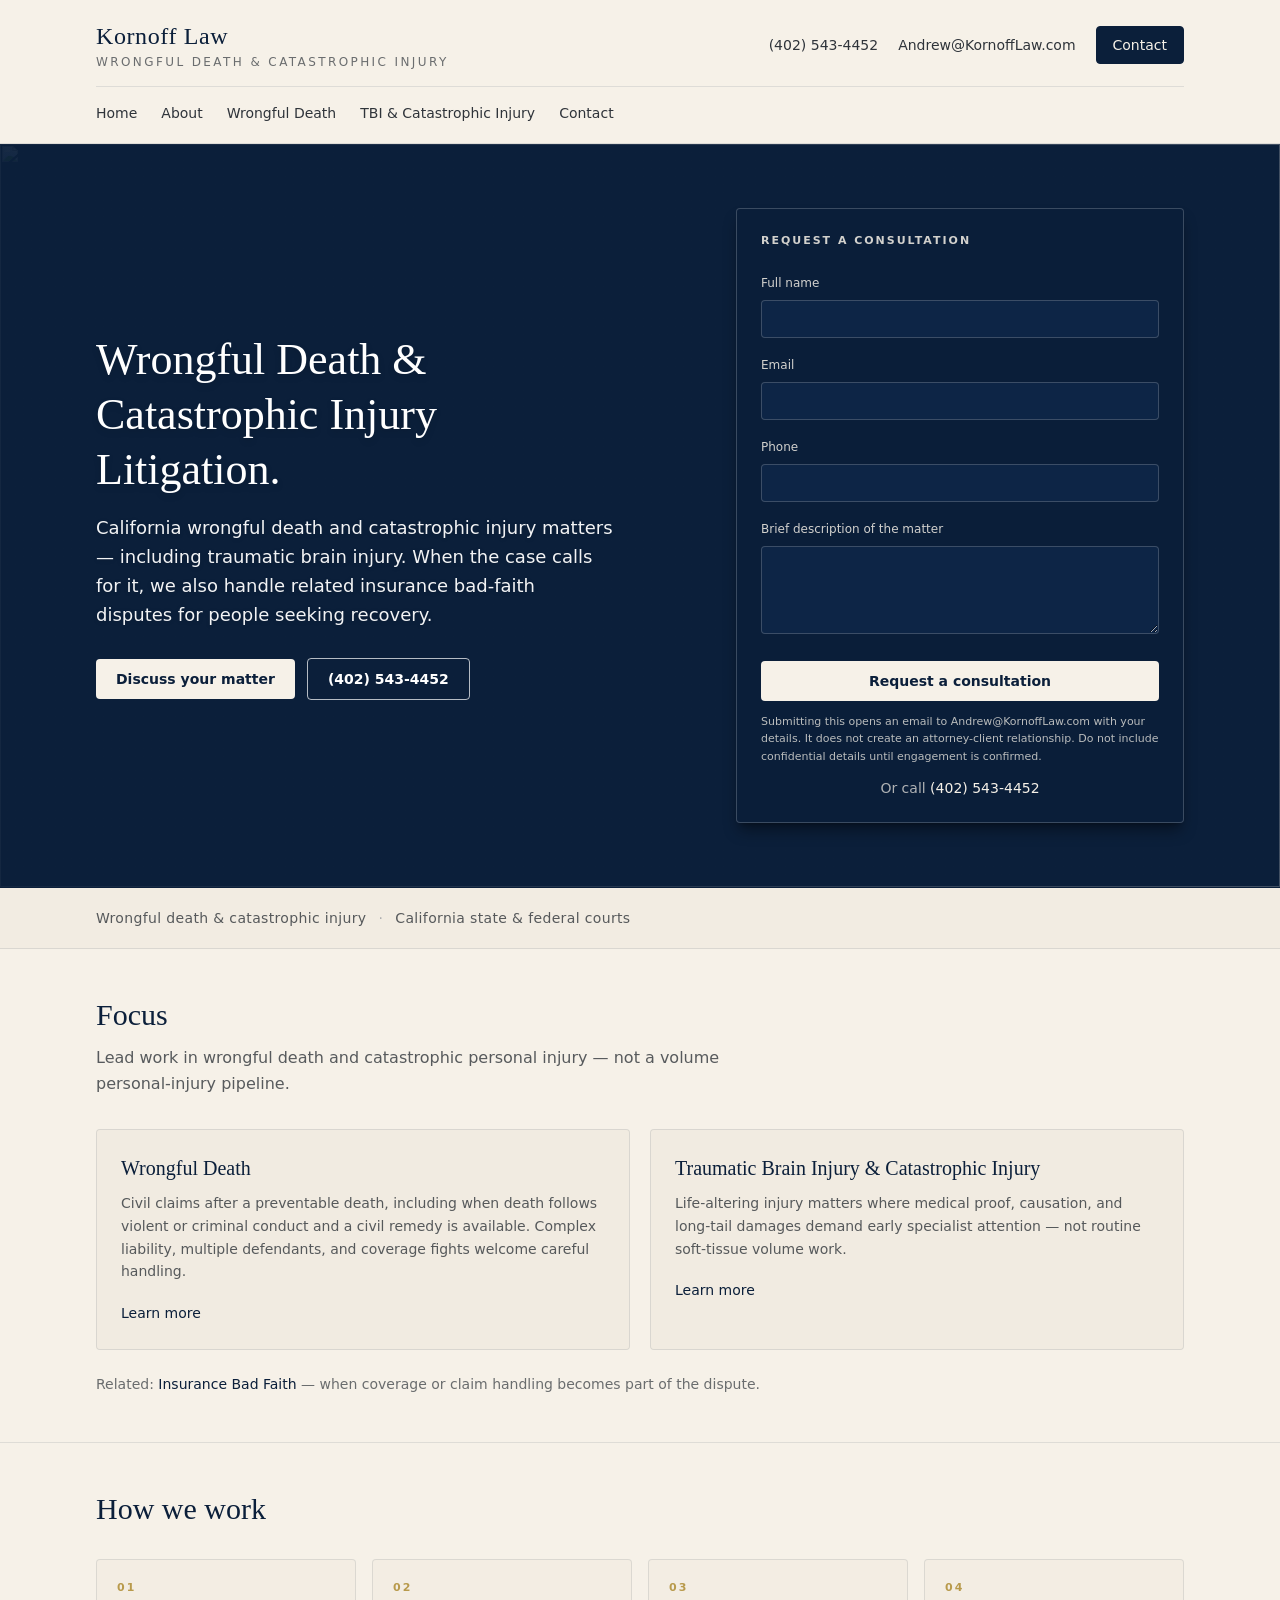
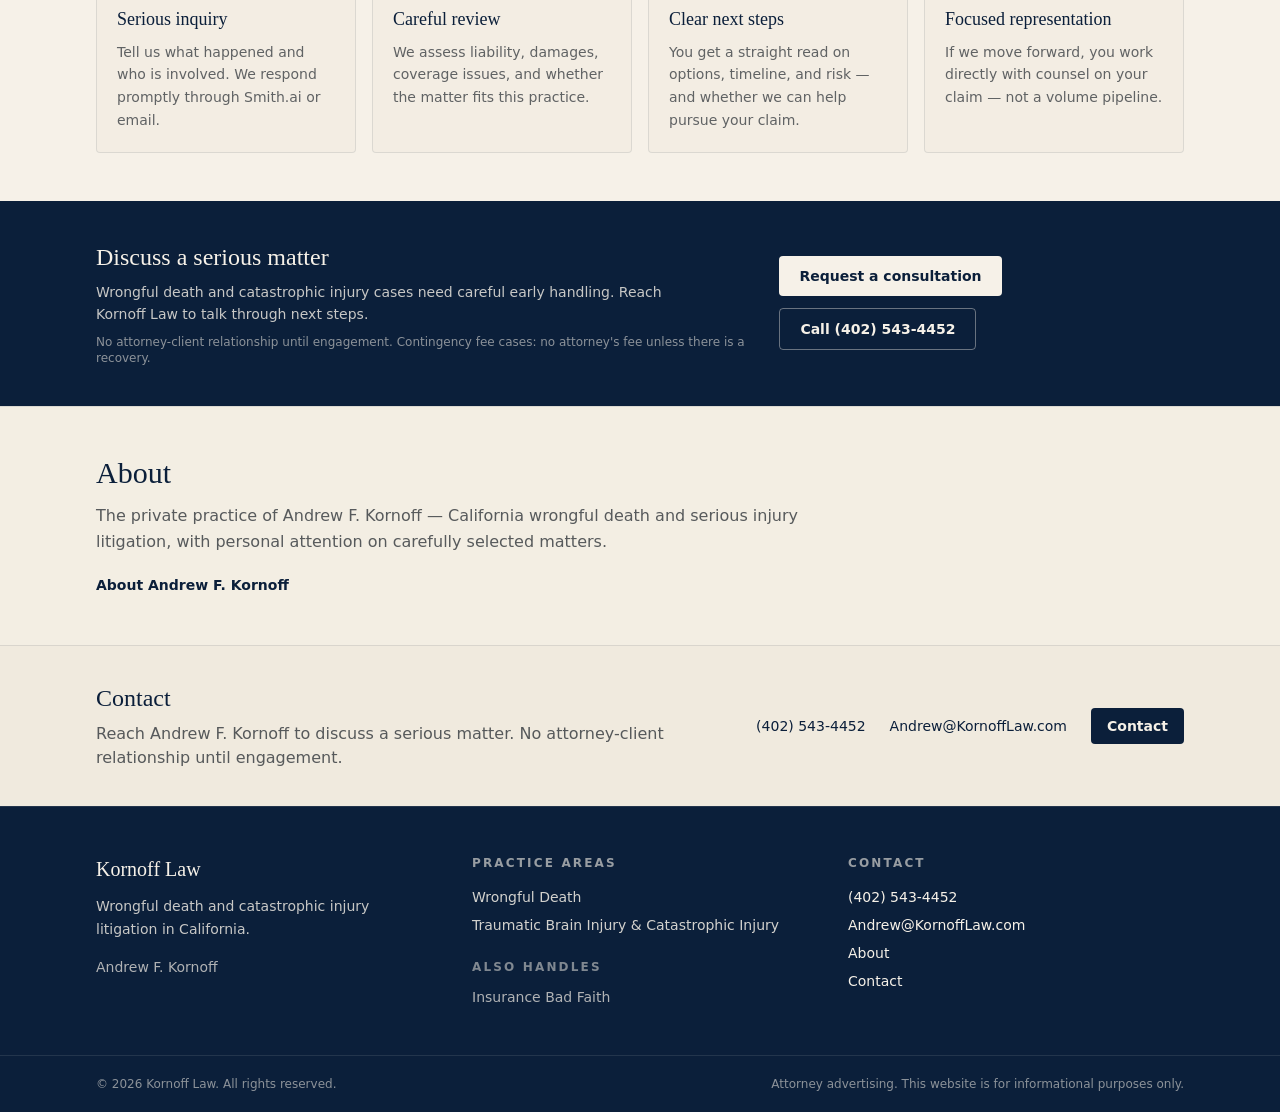
==== commit 5d87dd5c: "Fix non-functional contact form with a self-contained JS handler The hero inquiry form had no action" ====
--- a/index.html
+++ b/index.html
@@ -1 +1,60 @@
-<!DOCTYPE html><html lang="en" class="source_sans_3_71916a2c-module__5x7SKq__variable libre_baskerville_9acbd076-module__zNkfeW__variable h-full"><head><meta charSet="utf-8"/><meta name="viewport" content="width=device-width, initial-scale=1"/><link rel="preload" href="/_next/static/media/38df7484fe560b25-s.p.34k3f59fehpay.woff2" as="font" crossorigin="" type="font/woff2"/><link rel="preload" href="/_next/static/media/47df9ba1c7236d3b-s.p.137759vg1sbmi.woff2" as="font" crossorigin="" type="font/woff2"/><link rel="preload" as="image" href="/hero-ambient.jpg"/><link rel="stylesheet" href="/_next/static/chunks/3jqtvdpk3e32e.css" data-precedence="next"/><link rel="preload" as="script" fetchPriority="low" href="/_next/static/chunks/310vm2bl3xxpt.js"/><script src="/_next/static/chunks/19mx3mg6lkumu.js" async=""></script><script src="/_next/static/chunks/1mh6a-0e61pyc.js" async=""></script><script src="/_next/static/chunks/1eh83f1trsv72.js" async=""></script><script src="/_next/static/chunks/turbopack-3w3x71kt61-jj.js" async=""></script><script src="/_next/static/chunks/1mpnoxox0-4cg.js" async=""></script><script src="/_next/static/chunks/1av5m01hlr0nq.js" async=""></script><title>Kornoff Law | Wrongful Death &amp; Catastrophic Injury</title><meta name="description" content="California wrongful death and catastrophic injury litigation, including traumatic brain injury. Insurance bad faith when related to the matter."/><meta name="robots" content="index, follow"/><meta property="og:title" content="Kornoff Law | Wrongful Death &amp; Catastrophic Injury"/><meta property="og:description" content="California wrongful death and catastrophic injury litigation, including traumatic brain injury. Insurance bad faith when related to the matter."/><meta property="og:url" content="https://kornofflaw.com"/><meta property="og:site_name" content="Kornoff Law"/><meta property="og:locale" content="en_US"/><meta property="og:type" content="website"/><meta name="twitter:card" content="summary"/><meta name="twitter:title" content="Kornoff Law | Wrongful Death &amp; Catastrophic Injury"/><meta name="twitter:description" content="California wrongful death and catastrophic injury litigation, including traumatic brain injury. Insurance bad faith when related to the matter."/><link rel="icon" href="/favicon.ico?favicon.2vob68tjqpejf.ico" sizes="256x256" type="image/x-icon"/><meta name="next-size-adjust" content=""/><script src="/_next/static/chunks/0cz1d0mv5g_q7.js" noModule=""></script></head><body class="flex min-h-full flex-col bg-cream font-sans text-charcoal antialiased"><div hidden=""><!--$--><!--/$--></div><header class="border-b border-navy/10 bg-cream/95 backdrop-blur"><div class="mx-auto flex max-w-6xl flex-col gap-4 px-4 py-5 sm:px-6 lg:px-8"><div class="flex flex-col gap-4 sm:flex-row sm:items-center sm:justify-between"><a class="group" href="/"><span class="block font-serif text-2xl tracking-wide text-navy">Kornoff Law</span><span class="mt-0.5 block text-xs uppercase tracking-[0.2em] text-charcoal/70">Wrongful Death &amp; Catastrophic Injury</span></a><div class="flex flex-wrap items-center gap-x-5 gap-y-2 text-sm text-charcoal"><a href="tel:+14025434452" class="hover:text-navy">(402) 543-4452</a><a href="mailto:Andrew@KornoffLaw.com" class="hover:text-navy">Andrew@KornoffLaw.com</a><a class="rounded border border-navy bg-navy px-4 py-2 text-sm font-medium text-cream transition hover:bg-navy-light" href="/contact">Contact</a></div></div><nav aria-label="Primary" class="flex flex-wrap items-center gap-x-6 gap-y-2 border-t border-navy/10 pt-4 text-sm"><a class="font-medium text-charcoal hover:text-navy" href="/">Home</a><a class="font-medium text-charcoal hover:text-navy" href="/about">About</a><a class="font-medium text-charcoal hover:text-navy" href="/practice/wrongful-death">Wrongful Death</a><a class="font-medium text-charcoal hover:text-navy" href="/practice/traumatic-brain-injury">TBI &amp; Catastrophic Injury</a><a class="font-medium text-charcoal hover:text-navy" href="/contact">Contact</a></nav></div></header><main class="flex-1 pb-20 md:pb-0"><section class="relative overflow-hidden border-b border-navy/10 bg-navy text-cream"><div class="pointer-events-none absolute inset-0 overflow-hidden" aria-hidden="true"><img src="/hero-ambient.jpg" alt="" class="absolute inset-0 h-full w-full object-cover"/><div class="absolute inset-0 bg-gradient-to-r from-navy/95 via-navy/85 to-navy/70"></div></div><div class="relative z-10 mx-auto grid max-w-6xl gap-10 px-4 py-12 sm:px-6 lg:grid-cols-2 lg:items-center lg:gap-12 lg:px-8 lg:py-16"><div><h1 class="max-w-xl font-serif text-3xl leading-tight text-white drop-shadow-md sm:text-4xl lg:text-[2.75rem]">Wrongful Death &amp; Catastrophic Injury Litigation.</h1><p class="mt-4 max-w-xl text-base leading-relaxed text-white/95 drop-shadow sm:text-lg">California wrongful death and catastrophic injury matters — including traumatic brain injury. When the case calls for it, we also handle related insurance bad-faith disputes for people seeking recovery.</p><div class="mt-7 flex flex-wrap items-center gap-3"><a class="rounded bg-cream px-5 py-2.5 text-sm font-semibold text-navy transition hover:bg-cream-dark" href="/contact">Discuss your matter</a><a href="tel:+14025434452" class="rounded border border-white/70 px-5 py-2.5 text-sm font-semibold text-white transition hover:border-white hover:bg-white/10">(402) 543-4452</a></div></div><div id="inquiry" class="lg:justify-self-end lg:w-full lg:max-w-md"><form class="rounded border border-white/20 bg-navy/90 p-5 shadow-lg shadow-black/40 backdrop-blur-sm sm:p-6" aria-label="Request a consultation"><p class="text-[11px] font-semibold uppercase tracking-[0.18em] text-cream/85">Request a consultation</p><div class="mt-5 space-y-3.5"><label class="block"><span class="text-xs text-cream/85">Full name</span><input type="text" autoComplete="name" class="mt-1.5 w-full rounded border border-cream/20 bg-navy-light/40 px-3 py-2 text-sm text-cream placeholder:text-cream/55 focus:border-gold/60 focus:outline-none focus:ring-1 focus:ring-gold/40" name="name" value=""/></label><label class="block"><span class="text-xs text-cream/85">Email</span><input type="email" autoComplete="email" class="mt-1.5 w-full rounded border border-cream/20 bg-navy-light/40 px-3 py-2 text-sm text-cream placeholder:text-cream/55 focus:border-gold/60 focus:outline-none focus:ring-1 focus:ring-gold/40" name="email" value=""/></label><label class="block"><span class="text-xs text-cream/85">Phone</span><input type="tel" autoComplete="tel" class="mt-1.5 w-full rounded border border-cream/20 bg-navy-light/40 px-3 py-2 text-sm text-cream placeholder:text-cream/55 focus:border-gold/60 focus:outline-none focus:ring-1 focus:ring-gold/40" name="phone" value=""/></label><label class="block"><span class="text-xs text-cream/85">Brief description of the matter</span><textarea name="matter" rows="3" class="mt-1.5 w-full rounded border border-cream/20 bg-navy-light/40 px-3 py-2 text-sm text-cream placeholder:text-cream/55 focus:border-gold/60 focus:outline-none focus:ring-1 focus:ring-gold/40 min-h-[5.5rem] resize-y"></textarea></label></div><button type="submit" class="mt-5 w-full rounded bg-cream px-4 py-2.5 text-sm font-semibold text-navy transition hover:bg-cream-dark disabled:opacity-70">Request a consultation</button><p class="mt-3 text-[11px] leading-relaxed text-cream/75">Submitting this form does not create an attorney-client relationship. Do not include confidential details until engagement is confirmed.</p><p class="mt-3 text-center text-sm text-cream/70">Or call<!-- --> <a href="tel:+14025434452" class="font-medium text-cream underline-offset-2 hover:underline">(402) 543-4452</a></p></form></div></div></section><section class="border-b border-navy/10 bg-cream-dark/40"><div class="mx-auto max-w-6xl px-4 py-5 sm:px-6 lg:px-8"><p class="text-sm tracking-wide text-charcoal/80">Wrongful death &amp; catastrophic injury<span class="mx-3 text-navy/30">·</span>California state &amp; federal courts</p></div></section><section class="mx-auto max-w-6xl px-4 py-10 sm:px-6 lg:px-8 lg:py-12"><div class="max-w-2xl"><h2 class="font-serif text-2xl text-navy sm:text-3xl">Focus</h2><p class="mt-3 text-base leading-relaxed text-charcoal/80">Lead work in wrongful death and catastrophic personal injury — not a volume personal-injury pipeline.</p></div><div class="mt-8 grid gap-5 md:grid-cols-2"><a class="rounded border border-navy/10 bg-cream-dark/40 p-5 transition hover:border-navy/30 hover:bg-cream-dark/70 sm:p-6" href="/practice/wrongful-death"><h3 class="font-serif text-xl text-navy">Wrongful Death</h3><p class="mt-2.5 text-sm leading-relaxed text-charcoal/80">Civil claims after a preventable death, including when death follows violent or criminal conduct and a civil remedy is available. Complex liability, multiple defendants, and coverage fights welcome careful handling.</p><span class="mt-5 inline-block text-sm font-medium text-navy">Learn more</span></a><a class="rounded border border-navy/10 bg-cream-dark/40 p-5 transition hover:border-navy/30 hover:bg-cream-dark/70 sm:p-6" href="/practice/traumatic-brain-injury"><h3 class="font-serif text-xl text-navy">Traumatic Brain Injury &amp; Catastrophic Injury</h3><p class="mt-2.5 text-sm leading-relaxed text-charcoal/80">Life-altering injury matters where medical proof, causation, and long-tail damages demand early specialist attention — not routine soft-tissue volume work.</p><span class="mt-5 inline-block text-sm font-medium text-navy">Learn more</span></a></div><p class="mt-6 text-sm text-charcoal/70">Related:<!-- --> <a class="font-medium text-navy hover:underline" href="/practice/insurance-bad-faith">Insurance Bad Faith</a> <!-- -->— when coverage or claim handling becomes part of the dispute.</p></section><section class="border-t border-navy/10 bg-cream"><div class="mx-auto max-w-6xl px-4 py-10 sm:px-6 lg:px-8 lg:py-12"><h2 class="font-serif text-2xl text-navy sm:text-3xl">How we work</h2><ol class="mt-8 grid gap-4 sm:grid-cols-2 lg:grid-cols-4"><li class="rounded border border-navy/10 bg-cream-dark/30 p-4 sm:p-5"><p class="text-[11px] font-semibold uppercase tracking-[0.18em] text-gold">01</p><h3 class="mt-2 font-serif text-lg text-navy">Serious inquiry</h3><p class="mt-2 text-sm leading-relaxed text-charcoal/75">Tell us what happened and who is involved. We respond promptly through Smith.ai or email.</p></li><li class="rounded border border-navy/10 bg-cream-dark/30 p-4 sm:p-5"><p class="text-[11px] font-semibold uppercase tracking-[0.18em] text-gold">02</p><h3 class="mt-2 font-serif text-lg text-navy">Careful review</h3><p class="mt-2 text-sm leading-relaxed text-charcoal/75">We assess liability, damages, coverage issues, and whether the matter fits this practice.</p></li><li class="rounded border border-navy/10 bg-cream-dark/30 p-4 sm:p-5"><p class="text-[11px] font-semibold uppercase tracking-[0.18em] text-gold">03</p><h3 class="mt-2 font-serif text-lg text-navy">Clear next steps</h3><p class="mt-2 text-sm leading-relaxed text-charcoal/75">You get a straight read on options, timeline, and risk — and whether we can help pursue your claim.</p></li><li class="rounded border border-navy/10 bg-cream-dark/30 p-4 sm:p-5"><p class="text-[11px] font-semibold uppercase tracking-[0.18em] text-gold">04</p><h3 class="mt-2 font-serif text-lg text-navy">Focused representation</h3><p class="mt-2 text-sm leading-relaxed text-charcoal/75">If we move forward, you work directly with counsel on your claim — not a volume pipeline.</p></li></ol></div></section><section class="bg-navy text-cream"><div class="mx-auto flex max-w-6xl flex-col gap-5 px-4 py-9 sm:px-6 lg:flex-row lg:items-center lg:justify-between lg:px-8 lg:py-10"><div><h2 class="font-serif text-2xl text-cream">Discuss a serious matter</h2><p class="mt-2 max-w-xl text-sm leading-relaxed text-cream/80">Wrongful death and catastrophic injury cases need careful early handling. Reach Kornoff Law to talk through next steps.</p><p class="mt-2 text-xs text-cream/55">No attorney-client relationship until engagement. Contingency fee cases: no attorney&#x27;s fee unless there is a recovery.</p></div><div class="flex flex-wrap gap-3"><a class="rounded bg-cream px-5 py-2.5 text-sm font-semibold text-navy transition hover:bg-cream-dark" href="/contact">Request a consultation</a><a href="tel:+14025434452" class="rounded border border-cream/40 px-5 py-2.5 text-sm font-semibold text-cream transition hover:border-cream hover:bg-cream/5">Call <!-- -->(402) 543-4452</a></div></div></section><section class="border-t border-navy/10 bg-cream-dark/30"><div class="mx-auto max-w-6xl px-4 py-10 sm:px-6 lg:px-8 lg:py-12"><h2 class="font-serif text-2xl text-navy sm:text-3xl">About</h2><p class="mt-3 max-w-3xl text-base leading-relaxed text-charcoal/80">The private practice of <!-- -->Andrew F. Kornoff<!-- --> — California wrongful death and serious injury litigation, with personal attention on carefully selected matters.</p><a class="mt-5 inline-block text-sm font-semibold text-navy hover:underline" href="/about">About <!-- -->Andrew F. Kornoff</a></div></section><section class="border-t border-navy/10 bg-cream-dark/50"><div class="mx-auto flex max-w-6xl flex-col gap-5 px-4 py-9 sm:px-6 lg:flex-row lg:items-center lg:justify-between lg:px-8"><div><h2 class="font-serif text-2xl text-navy">Contact</h2><p class="mt-2 max-w-xl text-charcoal/80">Reach <!-- -->Andrew F. Kornoff<!-- --> to discuss a serious matter. No attorney-client relationship until engagement.</p></div><div class="flex flex-col gap-2 text-sm sm:flex-row sm:items-center sm:gap-6"><a href="tel:+14025434452" class="font-medium text-navy hover:underline">(402) 543-4452</a><a href="mailto:Andrew@KornoffLaw.com" class="font-medium text-navy hover:underline">Andrew@KornoffLaw.com</a><a class="rounded bg-navy px-4 py-2 font-semibold text-cream hover:bg-navy-light" href="/contact">Contact</a></div></div></section><!--$--><!--/$--></main><footer class="mt-auto border-t border-cream/10 bg-navy text-cream"><div class="mx-auto grid max-w-6xl gap-10 px-4 py-12 sm:px-6 md:grid-cols-3 lg:px-8"><div><p class="font-serif text-xl">Kornoff Law</p><p class="mt-3 max-w-xs text-sm leading-relaxed text-cream/80">Wrongful death and catastrophic injury litigation in California.</p><p class="mt-4 text-sm text-cream/70">Andrew F. Kornoff</p></div><div><p class="text-xs font-semibold uppercase tracking-[0.18em] text-cream/60">Practice Areas</p><ul class="mt-4 space-y-2 text-sm"><li><a class="text-cream/85 hover:text-cream" href="/practice/wrongful-death">Wrongful Death</a></li><li><a class="text-cream/85 hover:text-cream" href="/practice/traumatic-brain-injury">Traumatic Brain Injury &amp; Catastrophic Injury</a></li></ul><p class="mt-6 text-xs font-semibold uppercase tracking-[0.18em] text-cream/50">Also handles</p><ul class="mt-3 space-y-2 text-sm"><li><a class="text-cream/70 hover:text-cream" href="/practice/insurance-bad-faith">Insurance Bad Faith</a></li></ul></div><div><p class="text-xs font-semibold uppercase tracking-[0.18em] text-cream/60">Contact</p><ul class="mt-4 space-y-2 text-sm"><li><a href="tel:+14025434452" class="hover:text-cream">(402) 543-4452</a></li><li><a href="mailto:Andrew@KornoffLaw.com" class="hover:text-cream">Andrew@KornoffLaw.com</a></li><li><a class="hover:text-cream" href="/about">About</a></li><li><a class="hover:text-cream" href="/contact">Contact</a></li></ul></div></div><div class="border-t border-cream/10"><div class="mx-auto flex max-w-6xl flex-col gap-2 px-4 py-5 text-xs text-cream/55 sm:flex-row sm:items-center sm:justify-between sm:px-6 lg:px-8"><p>© <!-- -->2026<!-- --> <!-- -->Kornoff Law<!-- -->. All rights reserved.</p><p>Attorney advertising. This website is for informational purposes only.</p></div></div></footer><div class="fixed inset-x-0 bottom-0 z-50 border-t border-navy/15 bg-cream/95 px-3 py-2.5 shadow-[0_-4px_20px_rgba(11,31,58,0.12)] backdrop-blur md:hidden"><div class="mx-auto flex max-w-lg gap-2"><a href="tel:+14025434452" class="flex flex-1 items-center justify-center rounded border border-navy/20 bg-cream px-3 py-2.5 text-sm font-semibold text-navy">Call</a><a class="flex flex-1 items-center justify-center rounded bg-navy px-3 py-2.5 text-sm font-semibold text-cream" href="/contact">Discuss</a></div></div><script src="/_next/static/chunks/310vm2bl3xxpt.js" id="_R_" async=""></script><script>(self.__next_f=self.__next_f||[]).push([0])</script><script>self.__next_f.push([1,"1:\"$Sreact.fragment\"\n2:I[22016,[\"/_next/static/chunks/1mpnoxox0-4cg.js\",\"/_next/static/chunks/1av5m01hlr0nq.js\"],\"\"]\n3:I[39756,[\"/_next/static/chunks/1mpnoxox0-4cg.js\"],\"default\"]\n4:I[37457,[\"/_next/static/chunks/1mpnoxox0-4cg.js\"],\"default\"]\nd:I[68027,[\"/_next/static/chunks/1mpnoxox0-4cg.js\"],\"default\",1]\n:HL[\"/_next/static/chunks/3jqtvdpk3e32e.css\",\"style\"]\n:HL[\"/_next/static/media/38df7484fe560b25-s.p.34k3f59fehpay.woff2\",\"font\",{\"crossOrigin\":\"\",\"type\":\"font/woff2\"}]\n:HL[\"/_next/static/media/47df9ba1c7236d3b-s.p.137759vg1sbmi.woff2\",\"font\",{\"crossOrigin\":\"\",\"type\":\"font/woff2\"}]\n0:{\"P\":null,\"c\":[\"\",\"\"],\"q\":\"\",\"i\":false,\"f\":[[[\"\",{\"children\":[\"__PAGE__\",{},\"$undefined\",\"$undefined\",4608]},\"$undefined\",\"$undefined\",4624],[[\"$\",\"$1\",\"c\",{\"children\":[[[\"$\",\"link\",\"0\",{\"rel\":\"stylesheet\",\"href\":\"/_next/static/chunks/3jqtvdpk3e32e.css\",\"precedence\":\"next\",\"crossOrigin\":\"$undefined\",\"nonce\":\"$undefined\"}],[\"$\",\"script\",\"script-0\",{\"src\":\"/_next/static/chunks/1mpnoxox0-4cg.js\",\"async\":true,\"nonce\":\"$undefined\"}]],[\"$\",\"html\",null,{\"lang\":\"en\",\"className\":\"source_sans_3_71916a2c-module__5x7SKq__variable libre_baskerville_9acbd076-module__zNkfeW__variable h-full\",\"children\":[\"$\",\"body\",null,{\"className\":\"flex min-h-full flex-col bg-cream font-sans text-charcoal antialiased\",\"children\":[[\"$\",\"header\",null,{\"className\":\"border-b border-navy/10 bg-cream/95 backdrop-blur\",\"children\":[\"$\",\"div\",null,{\"className\":\"mx-auto flex max-w-6xl flex-col gap-4 px-4 py-5 sm:px-6 lg:px-8\",\"children\":[[\"$\",\"div\",null,{\"className\":\"flex flex-col gap-4 sm:flex-row sm:items-center sm:justify-between\",\"children\":[[\"$\",\"$L2\",null,{\"href\":\"/\",\"className\":\"group\",\"children\":[[\"$\",\"span\",null,{\"className\":\"block font-serif text-2xl tracking-wide text-navy\",\"children\":\"Kornoff Law\"}],[\"$\",\"span\",null,{\"className\":\"mt-0.5 block text-xs uppercase tracking-[0.2em] text-charcoal/70\",\"children\":\"Wrongful Death \u0026 Catastrophic Injury\"}]]}],[\"$\",\"div\",null,{\"className\":\"flex flex-wrap items-center gap-x-5 gap-y-2 text-sm text-charcoal\",\"children\":[[\"$\",\"a\",null,{\"href\":\"tel:+14025434452\",\"className\":\"hover:text-navy\",\"children\":\"(402) 543-4452\"}],[\"$\",\"a\",null,{\"href\":\"mailto:Andrew@KornoffLaw.com\",\"className\":\"hover:text-navy\",\"children\":\"Andrew@KornoffLaw.com\"}],[\"$\",\"$L2\",null,{\"href\":\"/contact\",\"className\":\"rounded border border-navy bg-navy px-4 py-2 text-sm font-medium text-cream transition hover:bg-navy-light\",\"children\":\"Contact\"}]]}]]}],[\"$\",\"nav\",null,{\"aria-label\":\"Primary\",\"className\":\"flex flex-wrap items-center gap-x-6 gap-y-2 border-t border-navy/10 pt-4 text-sm\",\"children\":[[\"$\",\"$L2\",\"/\",{\"href\":\"/\",\"className\":\"font-medium text-charcoal hover:text-navy\",\"children\":\"Home\"}],[\"$\",\"$L2\",\"/about\",{\"href\":\"/about\",\"className\":\"font-medium text-charcoal hover:text-navy\",\"children\":\"About\"}],[\"$\",\"$L2\",\"/practice/wrongful-death\",{\"href\":\"/practice/wrongful-death\",\"className\":\"font-medium text-charcoal hover:text-navy\",\"children\":\"Wrongful Death\"}],[\"$\",\"$L2\",\"/practice/traumatic-brain-injury\",{\"href\":\"/practice/traumatic-brain-injury\",\"className\":\"font-medium text-charcoal hover:text-navy\",\"children\":\"TBI \u0026 Catastrophic Injury\"}],[\"$\",\"$L2\",\"/contact\",{\"href\":\"/contact\",\"className\":\"font-medium text-charcoal hover:text-navy\",\"children\":\"Contact\"}]]}]]}]}],[\"$\",\"main\",null,{\"className\":\"flex-1 pb-20 md:pb-0\",\"children\":[\"$\",\"$L3\",null,{\"parallelRouterKey\":\"children\",\"error\":\"$undefined\",\"errorStyles\":\"$undefined\",\"errorScripts\":\"$undefined\",\"template\":[\"$\",\"$L4\",null,{}],\"templateStyles\":\"$undefined\",\"templateScripts\":\"$undefined\",\"notFound\":[[[\"$\",\"title\",null,{\"children\":\"404: This page could not be found.\"}],[\"$\",\"div\",null,{\"style\":{\"fontFamily\":\"system-ui,\\\"Segoe UI\\\",Roboto,Helvetica,Arial,sans-serif,\\\"Apple Color Emoji\\\",\\\"Segoe UI Emoji\\\"\",\"height\":\"100vh\",\"textAlign\":\"center\",\"display\":\"flex\",\"flexDirection\":\"column\",\"alignItems\":\"center\",\"justifyContent\":\"center\"},\"children\":[\"$\",\"div\",null,{\"children\":[[\"$\",\"style\",null,{\"dangerouslySetInnerHTML\":{\"__html\":\"body{color:#000;background:#fff;margin:0}.next-error-h1{border-right:1px solid rgba(0,0,0,.3)}@media (prefers-color-scheme:dark){body{color:#fff;background:#000}.next-error-h1{border-right:1px solid rgba(255,255,255,.3)}}\"}}],[\"$\",\"h1\",null,{\"className\":\"next-error-h1\",\"style\":{\"display\":\"inline-block\",\"margin\":\"0 20px 0 0\",\"padding\":\"0 23px 0 0\",\"fontSize\":24,\"fontWeight\":500,\"verticalAlign\":\"top\",\"lineHeight\":\"49px\"},\"children\":404}],[\"$\",\"div\",null,{\"style\":{\"display\":\"inline-block\"},\"children\":[\"$\",\"h2\",null,{\"style\":{\"fontSize\":14,\"fontWeight\":400,\"lineHeight\":\"49px\",\"margin\":0},\"children\":\"This page could not be found.\"}]}]]}]}]],[]],\"forbidden\":\"$undefined\",\"unauthorized\":\"$undefined\"}]}],[\"$\",\"footer\",null,{\"className\":\"mt-auto border-t border-cream/10 bg-navy text-cream\",\"children\":[[\"$\",\"div\",null,{\"className\":\"mx-auto grid max-w-6xl gap-10 px-4 py-12 sm:px-6 md:grid-cols-3 lg:px-8\",\"children\":[[\"$\",\"div\",null,{\"children\":[[\"$\",\"p\",null,{\"className\":\"font-serif text-xl\",\"children\":\"Kornoff Law\"}],\"$L5\",\"$L6\"]}],\"$L7\",\"$L8\"]}],\"$L9\"]}],\"$La\"]}]}]]}],{\"children\":[\"$Lb\",{},null,false,null]},null,false,null],\"$Lc\",false]],\"m\":\"$undefined\",\"G\":[\"$d\",[\"$Le\"]],\"S\":true,\"h\":null,\"r\":\"$undefined\",\"s\":\"$undefined\",\"a\":\"$undefined\",\"l\":\"$undefined\",\"p\":\"$undefined\",\"d\":\"$undefined\",\"b\":\"kornoff-pages\"}\nf:I[35179,[\"/_next/static/chunks/1mpnoxox0-4cg.js\",\"/_next/static/chunks/1av5m01hlr0nq.js\"],\"HeroAmbientBackground\"]\n10:I[33376,[\"/_next/static/chunks/1mpnoxox0-4cg.js\",\"/_next/static/chunks/1av5m01hlr0nq.js\"],\"HeroInquiryForm\"]\n17:I[97367,[\"/_next/static/chunks/1mpnoxox0-4cg.js\"],\"ViewportBoundary\"]\n19:I[97367,[\"/_next/static/chunks/1mpnoxox0-4cg.js\"],\"MetadataBoundary\"]\n1a:\"$Sreact.suspense\"\n5:[\"$\",\"p\",null,{\"className\":\"mt-3 max-w-xs text-sm leading-relaxed text-cream/80\",\"children\":\"Wrongful death and catastrophic injury litigation in California.\"}]\n6:[\"$\",\"p\",null,{\"className\":\"mt-4 text-sm text-cream/70\",\"children\":\"Andrew F. Kornoff\"}]\n7:[\"$\",\"div\",null,{\"children\":[[\"$\",\"p\",null,{\"className\":\"text-xs font-semibold uppercase tracking-[0.18em] text-cream/60\",\"children\":\"Practice Areas\"}],[\"$\",\"ul\",null,{\"className\":\"mt-4 space-y-2 text-sm\",\"children\":[[\"$\",\"li\",\"wrongful-death\",{\"children\":[\"$\",\"$L2\",null,{\"href\":\"/practice/wrongful-death\",\"className\":\"text-cream/85 hover:text-cream\",\"children\":\"Wrongful Death\"}]}],[\"$\",\"li\",\"traumatic-brain-injury\",{\"children\":[\"$\",\"$L2\",null,{\"href\":\"/practice/traumatic-brain-injury\",\"className\":\"text-cream/85 hover:text-cream\",\"children\":\"Traumatic Brain Injury \u0026 Catastrophic Injury\"}]}]]}],[\"$\",\"p\",null,{\"className\":\"mt-6 text-xs font-semibold uppercase tracking-[0.18em] text-cream/50\",\"children\":\"Also handles\"}],[\"$\",\"ul\",null,{\"className\":\"mt-3 space-y-2 text-sm\",\"children\":[[\"$\",\"li\",\"insurance-bad-faith\",{\"children\":[\"$\",\"$L2\",null,{\"href\":\"/practice/insurance-bad-faith\",\"className\":\"text-cream/70 hover:text-cream\",\"children\":\"Insurance Bad Faith\"}]}]]}]]}]\n8:[\"$\",\"div\",null,{\"children\":[[\"$\",\"p\",null,{\"className\":\"text-xs font-semibold uppercase tracking-[0.18em] text-cream/60\",\"children\":\"Contact\"}],[\"$\",\"ul\",null,{\"className\":\"mt-4 space-y-2 text-sm\",\"children\":[[\"$\",\"li\",null,{\"children\":[\"$\",\"a\",null,{\"href\":\"tel:+14025434452\",\"className\":\"hover:text-cream\",\"children\":\"(402) 543-4452\"}]}],[\"$\",\"li\",null,{\"children\":[\"$\",\"a\",null,{\"href\":\"mailto:Andrew@KornoffLaw.com\",\"className\":\"hover:text-cream\",\"children\":\"Andrew@KornoffLaw.com\"}]}],[\"$\",\"li\",null,{\"children\":[\"$\",\"$L2\",null,{\"href\":\"/about\",\"className\":\"hover:text-cream\",\"children\":\"About\"}]}],[\"$\",\"li\",null,{\"children\":[\"$\",\"$L2\",null,{\"href\":\"/contact\",\"className\":\"hover:text-cream\",\"children\":\"Contact\"}]}]]}]]}]\n9:[\"$\",\"div\",null,{\"className\":\"border-t border-cream/10\",\"children\":[\"$\",\"div\",null,{\"className\":\"mx-auto flex max-w-6xl flex-col gap-2 px-4 py-5 text-xs text-cream/55 sm:flex-row sm:items-center sm:justify-between sm:px-6 lg:px-8\",\"children\":[[\"$\",\"p\",null,{\"children\":[\"© \",2026,\" \",\"Kornoff Law\",\". All rights reserved.\"]}],[\"$\",\"p\",null,{\"children\":\"Attorney advertising. This website is for informational purposes only.\"}]]}]}]\na:[\"$\",\"div\",null,{\"className\":\"fixed inset-x-0 bottom-0 z-50 border-t border-navy/15 bg-cream/95 px-3 py-2.5 shadow-[0_-4px_20px_rgba(11,31,58,0.12)] backdrop-blur md:hidden\",\"children\":[\"$\",\"div\",null,{\"className\":\"mx-auto flex max-w-lg gap-2\",\"children\":[[\"$\",\"a\",null,{\"href\":\"tel:+14025434452\",\"className\":\"flex flex-1 items-center justify-center rounded border border-navy/20 bg-cream px-3 py-2.5 text-sm font-semibold text-navy\",\"children\":\"Call\"}],[\"$\",\"$L2\",null,{\"href\":\"/contact\",\"className\":\"flex flex-1 items-center justify-center rounded bg-navy px-3 py-2.5 text-sm font-semibold text-cream\",\"children\":\"Discuss\"}]]}]}]\nb:[\"$\",\"$1\",\"c\",{\"children\":[[[\"$\",\"section\",null,{\"className\":\"relative overflow-hidden border-b border-navy/10 bg-navy text-cream\",\"children\":[[\"$\",\"$Lf\",null,{}],[\"$\",\"div\",null,{\"className\":\"relative z-10 mx-auto grid max-w-6xl gap-10 px-4 py-12 sm:px-6 lg:grid-cols-2 lg:items-center lg:gap-12 lg:px-8 lg:py-16\",\"children\":[[\"$\",\"div\",null,{\"children\":[[\"$\",\"h1\",null,{\"className\":\"max-w-xl font-serif text-3xl leading-tight text-white drop-shadow-md sm:text-4xl lg:text-[2.75rem]\",\"children\":\"Wrongful Death \u0026 Catastrophic Injury Litigation.\"}],[\"$\",\"p\",null,{\"className\":\"mt-4 max-w-xl text-base leading-relaxed text-white/95 drop-shadow sm:text-lg\",\"children\":\"California wrongful death and catastrophic injury matters — including traumatic brain injury. When the case calls for it, we also handle related insurance bad-faith disputes for people seeking recovery.\"}],[\"$\",\"div\",null,{\"className\":\"mt-7 flex flex-wrap items-center gap-3\",\"children\":[[\"$\",\"$L2\",null,{\"href\":\"/contact\",\"className\":\"rounded bg-cream px-5 py-2.5 text-sm font-semibold text-navy transition hover:bg-cream-dark\",\"children\":\"Discuss your matter\"}],[\"$\",\"a\",null,{\"href\":\"tel:+14025434452\",\"className\":\"rounded border border-white/70 px-5 py-2.5 text-sm font-semibold text-white transition hover:border-white hover:bg-white/10\",\"children\":\"(402) 543-4452\"}]]}]]}],[\"$\",\"div\",null,{\"id\":\"inquiry\",\"className\":\"lg:justify-self-end lg:w-full lg:max-w-md\",\"children\":[\"$\",\"$L10\",null,{}]}]]}]]}],[\"$\",\"section\",null,{\"className\":\"border-b border-navy/10 bg-cream-dark/40\",\"children\":[\"$\",\"div\",null,{\"className\":\"mx-auto max-w-6xl px-4 py-5 sm:px-6 lg:px-8\",\"children\":[\"$\",\"p\",null,{\"className\":\"text-sm tracking-wide text-charcoal/80\",\"children\":[\"Wrongful death \u0026 catastrophic injury\",[\"$\",\"span\",null,{\"className\":\"mx-3 text-navy/30\",\"children\":\"·\"}],\"California state \u0026 federal courts\"]}]}]}],[\"$\",\"section\",null,{\"className\":\"mx-auto max-w-6xl px-4 py-10 sm:px-6 lg:px-8 lg:py-12\",\"children\":[[\"$\",\"div\",null,{\"className\":\"max-w-2xl\",\"children\":[[\"$\",\"h2\",null,{\"className\":\"font-serif text-2xl text-navy sm:text-3xl\",\"children\":\"Focus\"}],[\"$\",\"p\",null,{\"className\":\"mt-3 text-base leading-relaxed text-charcoal/80\",\"children\":\"Lead work in wrongful death and catastrophic personal injury — not a volume personal-injury pipeline.\"}]]}],[\"$\",\"div\",null,{\"className\":\"mt-8 grid gap-5 md:grid-cols-2\",\"children\":[[\"$\",\"$L2\",\"wrongful-death\",{\"href\":\"/practice/wrongful-death\",\"className\":\"rounded border border-navy/10 bg-cream-dark/40 p-5 transition hover:border-navy/30 hover:bg-cream-dark/70 sm:p-6\",\"children\":[[\"$\",\"h3\",null,{\"className\":\"font-serif text-xl text-navy\",\"children\":\"Wrongful Death\"}],[\"$\",\"p\",null,{\"className\":\"mt-2.5 text-sm leading-relaxed text-charcoal/80\",\"children\":\"Civil claims after a preventable death, including when death follows violent or criminal conduct and a civil remedy is available. Complex liability, multiple defendants, and coverage fights welcome careful handling.\"}],[\"$\",\"span\",null,{\"className\":\"mt-5 inline-block text-sm font-medium text-navy\",\"children\":\"Learn more\"}]]}],[\"$\",\"$L2\",\"traumatic-brain-injury\",{\"href\":\"/practice/traumatic-brain-injury\",\"className\":\"rounded border border-navy/10 bg-cream-dark/40 p-5 transition hover:border-navy/30 hover:bg-cream-dark/70 sm:p-6\",\"children\":[[\"$\",\"h3\",null,{\"className\":\"font-serif text-xl text-navy\",\"children\":\"Traumatic Brain Injury \u0026 Catastrophic Injury\"}],[\"$\",\"p\",null,{\"className\":\"mt-2.5 text-sm leading-relaxed text-charcoal/80\",\"children\":\"Life-altering injury matters where medical proof, causation, and long-tail damages demand early specialist attention — not routine soft-tissue volume work.\"}],[\"$\",\"span\",null,{\"className\":\"mt-5 inline-block text-sm font-medium text-navy\",\"children\":\"Learn more\"}]]}]]}],[\"$\",\"p\",null,{\"className\":\"mt-6 text-sm text-charcoal/70\",\"children\":[\"Related:\",\" \",[\"$\",\"$L2\",null,{\"href\":\"/practice/insurance-bad-faith\",\"className\":\"font-medium text-navy hover:underline\",\"children\":\"Insurance Bad Faith\"}],\" \",\"— when coverage or claim handling becomes part of the dispute.\"]}]]}],\"$L11\",\"$L12\",\"$L13\",\"$L14\"],[\"$L15\"],\"$L16\"]}]\nc:[\"$\",\"$1\",\"h\",{\"children\":[null,[\"$\",\"$L17\",null,{\"children\":\"$L18\"}],[\"$\",\"div\",null,{\"hidden\":true,\"children\":[\"$\",\"$L19\",null,{\"children\":[\"$\",\"$1a\",null,{\"name\":\"Next.Metadata\",\"children\":\"$L1b\"}]}]}],[\"$\",\"meta\",null,{\"name\":\"next-size-adjust\",\"content\":\"\"}]]}]\ne:[\"$\",\"link\",\"0\",{\"rel\":\"stylesheet\",\"href\":\"/_next/static/chunks/3jqtvdpk3e32e.css\",\"precedence\":\"next\",\"crossOrigin\":\"$undefined\",\"nonce\":\"$undefined\"}]\n1c:I[97367,[\"/_next/static/chunks/1mpnoxox0-4cg.js\"],\"OutletBoundary\"]\n11:[\"$\",\"section\",null,{\"className\":\"border-t border-navy/10 bg-cream\",\"children\":[\"$\",\"div\",null,{\"className\":\"mx-auto max-w-6xl px-4 py-10 sm:px-6 lg:px-8 lg:py-12\",\"children\":[[\"$\",\"h2\",null,{\"className\":\"font-serif text-2xl text-navy sm:text-3xl\",\"children\":\"How we work\"}],[\"$\",\"ol\",null,{\"className\":\"mt-8 grid gap-4 sm:grid-cols-2 lg:grid-cols-4\",\"children\":[[\"$\",\"li\",\"01\",{\"className\":\"rounded border border-navy/10 bg-cream-dark/30 p-4 sm:p-5\",\"children\":[[\"$\",\"p\",null,{\"className\":\"text-[11px] font-semibold uppercase tracking-[0.18em] text-gold\",\"children\":\"01\"}],[\"$\",\"h3\",null,{\"className\":\"mt-2 font-serif text-lg text-navy\",\"children\":\"Serious inquiry\"}],[\"$\",\"p\",null,{\"className\":\"mt-2 text-sm leading-relaxed text-charcoal/75\",\"children\":\"Tell us what happened and who is involved. We respond promptly through Smith.ai or email.\"}]]}],[\"$\",\"li\",\"02\",{\"className\":\"rounded border border-navy/10 bg-cream-dark/30 p-4 sm:p-5\",\"children\":[[\"$\",\"p\",null,{\"className\":\"text-[11px] font-semibold uppercase tracking-[0.18em] text-gold\",\"children\":\"02\"}],[\"$\",\"h3\",null,{\"className\":\"mt-2 font-serif text-lg text-navy\",\"children\":\"Careful review\"}],[\"$\",\"p\",null,{\"className\":\"mt-2 text-sm leading-relaxed text-charcoal/75\",\"children\":\"We assess liability, damages, coverage issues, and whether the matter fits this practice.\"}]]}],[\"$\",\"li\",\"03\",{\"className\":\"rounded border border-navy/10 bg-cream-dark/30 p-4 sm:p-5\",\"children\":[[\"$\",\"p\",null,{\"className\":\"text-[11px] font-semibold uppercase tracking-[0.18em] text-gold\",\"children\":\"03\"}],[\"$\",\"h3\",null,{\"className\":\"mt-2 font-serif text-lg text-navy\",\"children\":\"Clear next steps\"}],[\"$\",\"p\",null,{\"className\":\"mt-2 text-sm leading-relaxed text-charcoal/75\",\"children\":\"You get a straight read on options, timeline, and risk — and whether we can help pursue your claim.\"}]]}],[\"$\",\"li\",\"04\",{\"className\":\"rounded border border-navy/10 bg-cream-dark/30 p-4 sm:p-5\",\"children\":[[\"$\",\"p\",null,{\"className\":\"text-[11px] font-semibold uppercase tracking-[0.18em] text-gold\",\"children\":\"04\"}],[\"$\",\"h3\",null,{\"className\":\"mt-2 font-serif text-lg text-navy\",\"children\":\"Focused representation\"}],[\"$\",\"p\",null,{\"className\":\"mt-2 text-sm leading-relaxed text-charcoal/75\",\"children\":\"If we move forward, you work directly with counsel on your claim — not a volume pipeline.\"}]]}]]}]]}]}]\n12:[\"$\",\"section\",null,{\"className\":\"bg-navy text-cream\",\"children\":[\"$\",\"div\",null,{\"className\":\"mx-auto flex max-w-6xl flex-col gap-5 px-4 py-9 sm:px-6 lg:flex-row lg:items-center lg:justify-between lg:px-8 lg:py-10\",\"children\":[[\"$\",\"div\",null,{\"children\":[[\"$\",\"h2\",null,{\"className\":\"font-serif text-2xl text-cream\",\"children\":\"Discuss a serious matter\"}],[\"$\",\"p\",null,{\"className\":\"mt-2 max-w-xl text-sm leading-relaxed text-cream/80\",\"children\":\"Wrongful death and catastrophic injury cases need careful early handling. Reach Kornoff Law to talk through next steps.\"}],[\"$\",\"p\",null,{\"className\":\"mt-2 text-xs text-cream/55\",\"children\":\"No attorney-client relationship until engagement. Contingency fee cases: no attorney's fee unless there is a recovery.\"}]]}],[\"$\",\"div\",null,{\"className\":\"flex flex-wrap gap-3\",\"children\":[[\"$\",\"$L2\",null,{\"href\":\"/contact\",\"className\":\"rounded bg-cream px-5 py-2.5 text-sm font-semibold text-navy transition hover:bg-cream-dark\",\"children\":\"Request a consultation\"}],[\"$\",\"a\",null,{\"href\":\"tel:+14025434452\",\"className\":\"rounded border border-cream/40 px-5 py-2.5 text-sm font-semibold text-cream transition hover:border-cream hover:bg-cream/5\",\"children\":[\"Call \",\"(402) 543-4452\"]}]]}]]}]}]\n13:[\"$\",\"section\",null,{\"className\":\"border-t border-navy/10 bg-cream-dark/30\",\"children\":[\"$\",\"div\",null,{\"className\":\"mx-auto max-w-6xl px-4 py-10 sm:px-6 lg:px-8 lg:py-12\",\"children\":[[\"$\",\"h2\",null,{\"className\":\"font-serif text-2xl text-navy sm:text-3xl\",\"children\":\"About\"}],[\"$\",\"p\",null,{\"className\":\"mt-3 max-w-3xl text-base leading-relaxed text-charcoal/80\",\"children\":[\"The private practice of \",\"Andrew F. Kornoff\",\" — California wrongful death and serious injury litigation, with personal attention on carefully selected matters.\"]}],[\"$\",\"$L2\",null,{\"href\":\"/about\",\"className\":\"mt-5 inline-block text-sm font-semibold text-navy hover:underline\",\"children\":[\"About \",\"Andrew F. Kornoff\"]}]]}]}]\n14:[\"$\",\"section\",null,{\"className\":\"border-t border-navy/10 bg-cream-dark/50\",\"children\":[\"$\",\"div\",null,{\"className\":\"mx-auto flex max-w-6xl flex-col gap-5 px-4 py-9 sm:px-6 lg:flex-row lg:items-center lg:justify-between lg:px-8\",\"children\":[[\"$\",\"div\",null,{\"children\":[[\"$\",\"h2\",null,{\"className\":\"font-serif text-2xl text-navy\",\"children\":\"Contact\"}],[\"$\",\"p\",null,{\"className\":\"mt-2 max-w-xl text-charcoal/80\",\"children\":[\"Reach \",\"Andrew F. Kornoff\",\" to discuss a serious matter. No attorney-client relationship until engagement.\"]}]]}],[\"$\",\"div\",null,{\"className\":\"flex flex-col gap-2 text-sm sm:flex-row sm:items-center sm:gap-6\",\"children\":[[\"$\",\"a\",null,{\"href\":\"tel:+14025434452\",\"className\":\"font-medium text-navy hover:underline\",\"children\":\"(402) 543-4452\"}],[\"$\",\"a\",null,{\"href\":\"mailto:Andrew@KornoffLaw.com\",\"className\":\"font-medium text-navy hover:underline\",\"children\":\"Andrew@KornoffLaw.com\"}],[\"$\",\"$L2\",null,{\"href\":\"/contact\",\"className\":\"rounded bg-navy px-4 py-2 font-semibold text-cream hover:bg-navy-light\",\"children\":\"Contact\"}]]}]]}]}]\n15:[\"$\",\"script\",\"script-0\",{\"src\":\"/_next/static/chunks/1av5m01hlr0nq.js\",\"async\":true,\"nonce\":\"$undefined\"}]\n16:[\"$\",\"$L1c\",null,{\"children\":[\"$\",\"$1a\",null,{\"name\":\"Next.MetadataOutlet\",\"children\":\"$@1d\"}]}]\n18:[[\"$\",\"meta\",\"0\",{\"charSet\":\"utf-8\"}],[\"$\",\"meta\",\"1\",{\"name\":\"viewport\",\"content\":\"width=device-width, initial-scale=1\"}]]\n1e:I[27201,[\"/_next/static/chunks/1mpnoxox0-4cg.js\"],\"IconMark\"]\n1b:[[\"$\",\"title\",\"0\",{\"children\":\"Kornoff Law | Wrongful Death \u0026 Catastrophic Injury\"}],[\"$\",\"meta\",\"1\",{\"name\":\"description\",\"content\":\"California wrongful death and catastrophic injury litigation, including traumatic brain injury. Insurance bad faith when related to the matter.\"}],[\"$\",\"meta\",\"2\",{\"name\":\"robots\",\"content\":\"index, follow\"}],[\"$\",\"meta\",\"3\",{\"property\":\"og:title\",\"content\":\"Kornoff Law | Wrongful Death \u0026 Catastrophic Injury\"}],[\"$\",\"meta\",\"4\",{\"property\":\"og:description\",\"content\":\"California wrongful death and catastrophic injury litigation, including traumatic brain injury. Insurance bad faith when related to the matter.\"}],[\"$\",\"meta\",\"5\",{\"property\":\"og:url\",\"content\":\"https://kornofflaw.com\"}],[\"$\",\"meta\",\"6\",{\"property\":\"og:site_name\",\"content\":\"Kornoff Law\"}],[\"$\",\"meta\",\"7\",{\"property\":\"og:locale\",\"content\":\"en_US\"}],[\"$\",\"meta\",\"8\",{\"property\":\"og:type\",\"content\":\"website\"}],[\"$\",\"meta\",\"9\",{\"name\":\"twitter:card\",\"content\":\"summary\"}],[\"$\",\"meta\",\"10\",{\"name\":\"twitter:title\",\"content\":\"Kornoff Law | Wrongful Death \u0026 Catastrophic Injury\"}],[\"$\",\"meta\",\"11\",{\"name\":\"twitter:description\",\"content\":\"California wrongful death and catastrophic injury litigation, including traumatic brain injury. Insurance bad faith when related to the matter.\"}],[\"$\",\"link\",\"12\",{\"rel\":\"icon\",\"href\":\"/favicon.ico?favicon.2vob68tjqpejf.ico\",\"sizes\":\"256x256\",\"type\":\"image/x-icon\"}],[\"$\",\"$L1e\",\"13\",{}]]\n1d:null\n"])</script></body></html>+<!DOCTYPE html><html lang="en" class="source_sans_3_71916a2c-module__5x7SKq__variable libre_baskerville_9acbd076-module__zNkfeW__variable h-full"><head><meta charSet="utf-8"/><meta name="viewport" content="width=device-width, initial-scale=1"/><link rel="preload" href="/_next/static/media/38df7484fe560b25-s.p.34k3f59fehpay.woff2" as="font" crossorigin="" type="font/woff2"/><link rel="preload" href="/_next/static/media/47df9ba1c7236d3b-s.p.137759vg1sbmi.woff2" as="font" crossorigin="" type="font/woff2"/><link rel="preload" as="image" href="/hero-ambient.jpg"/><link rel="stylesheet" href="/_next/static/chunks/3jqtvdpk3e32e.css" data-precedence="next"/><link rel="preload" as="script" fetchPriority="low" href="/_next/static/chunks/310vm2bl3xxpt.js"/><script src="/_next/static/chunks/19mx3mg6lkumu.js" async=""></script><script src="/_next/static/chunks/1mh6a-0e61pyc.js" async=""></script><script src="/_next/static/chunks/1eh83f1trsv72.js" async=""></script><script src="/_next/static/chunks/turbopack-3w3x71kt61-jj.js" async=""></script><script src="/_next/static/chunks/1mpnoxox0-4cg.js" async=""></script><script src="/_next/static/chunks/1av5m01hlr0nq.js" async=""></script><title>Kornoff Law | Wrongful Death &amp; Catastrophic Injury</title><meta name="description" content="California wrongful death and catastrophic injury litigation, including traumatic brain injury. Insurance bad faith when related to the matter."/><meta name="robots" content="index, follow"/><meta property="og:title" content="Kornoff Law | Wrongful Death &amp; Catastrophic Injury"/><meta property="og:description" content="California wrongful death and catastrophic injury litigation, including traumatic brain injury. Insurance bad faith when related to the matter."/><meta property="og:url" content="https://kornofflaw.com"/><meta property="og:site_name" content="Kornoff Law"/><meta property="og:locale" content="en_US"/><meta property="og:type" content="website"/><meta name="twitter:card" content="summary"/><meta name="twitter:title" content="Kornoff Law | Wrongful Death &amp; Catastrophic Injury"/><meta name="twitter:description" content="California wrongful death and catastrophic injury litigation, including traumatic brain injury. Insurance bad faith when related to the matter."/><link rel="icon" href="/favicon.ico?favicon.2vob68tjqpejf.ico" sizes="256x256" type="image/x-icon"/><meta name="next-size-adjust" content=""/><script src="/_next/static/chunks/0cz1d0mv5g_q7.js" noModule=""></script></head><body class="flex min-h-full flex-col bg-cream font-sans text-charcoal antialiased"><div hidden=""><!--$--><!--/$--></div><header class="border-b border-navy/10 bg-cream/95 backdrop-blur"><div class="mx-auto flex max-w-6xl flex-col gap-4 px-4 py-5 sm:px-6 lg:px-8"><div class="flex flex-col gap-4 sm:flex-row sm:items-center sm:justify-between"><a class="group" href="/"><span class="block font-serif text-2xl tracking-wide text-navy">Kornoff Law</span><span class="mt-0.5 block text-xs uppercase tracking-[0.2em] text-charcoal/70">Wrongful Death &amp; Catastrophic Injury</span></a><div class="flex flex-wrap items-center gap-x-5 gap-y-2 text-sm text-charcoal"><a href="tel:+14025434452" class="hover:text-navy">(402) 543-4452</a><a href="mailto:Andrew@KornoffLaw.com" class="hover:text-navy">Andrew@KornoffLaw.com</a><a class="rounded border border-navy bg-navy px-4 py-2 text-sm font-medium text-cream transition hover:bg-navy-light" href="/contact">Contact</a></div></div><nav aria-label="Primary" class="flex flex-wrap items-center gap-x-6 gap-y-2 border-t border-navy/10 pt-4 text-sm"><a class="font-medium text-charcoal hover:text-navy" href="/">Home</a><a class="font-medium text-charcoal hover:text-navy" href="/about">About</a><a class="font-medium text-charcoal hover:text-navy" href="/practice/wrongful-death">Wrongful Death</a><a class="font-medium text-charcoal hover:text-navy" href="/practice/traumatic-brain-injury">TBI &amp; Catastrophic Injury</a><a class="font-medium text-charcoal hover:text-navy" href="/contact">Contact</a></nav></div></header><main class="flex-1 pb-20 md:pb-0"><section class="relative overflow-hidden border-b border-navy/10 bg-navy text-cream"><div class="pointer-events-none absolute inset-0 overflow-hidden" aria-hidden="true"><img src="/hero-ambient.jpg" alt="" class="absolute inset-0 h-full w-full object-cover"/><div class="absolute inset-0 bg-gradient-to-r from-navy/95 via-navy/85 to-navy/70"></div></div><div class="relative z-10 mx-auto grid max-w-6xl gap-10 px-4 py-12 sm:px-6 lg:grid-cols-2 lg:items-center lg:gap-12 lg:px-8 lg:py-16"><div><h1 class="max-w-xl font-serif text-3xl leading-tight text-white drop-shadow-md sm:text-4xl lg:text-[2.75rem]">Wrongful Death &amp; Catastrophic Injury Litigation.</h1><p class="mt-4 max-w-xl text-base leading-relaxed text-white/95 drop-shadow sm:text-lg">California wrongful death and catastrophic injury matters — including traumatic brain injury. When the case calls for it, we also handle related insurance bad-faith disputes for people seeking recovery.</p><div class="mt-7 flex flex-wrap items-center gap-3"><a class="rounded bg-cream px-5 py-2.5 text-sm font-semibold text-navy transition hover:bg-cream-dark" href="/contact">Discuss your matter</a><a href="tel:+14025434452" class="rounded border border-white/70 px-5 py-2.5 text-sm font-semibold text-white transition hover:border-white hover:bg-white/10">(402) 543-4452</a></div></div><div id="inquiry" class="lg:justify-self-end lg:w-full lg:max-w-md"><form class="rounded border border-white/20 bg-navy/90 p-5 shadow-lg shadow-black/40 backdrop-blur-sm sm:p-6" aria-label="Request a consultation"><p class="text-[11px] font-semibold uppercase tracking-[0.18em] text-cream/85">Request a consultation</p><div class="mt-5 space-y-3.5"><label class="block"><span class="text-xs text-cream/85">Full name</span><input type="text" autoComplete="name" class="mt-1.5 w-full rounded border border-cream/20 bg-navy-light/40 px-3 py-2 text-sm text-cream placeholder:text-cream/55 focus:border-gold/60 focus:outline-none focus:ring-1 focus:ring-gold/40" name="name" value=""/></label><label class="block"><span class="text-xs text-cream/85">Email</span><input type="email" autoComplete="email" class="mt-1.5 w-full rounded border border-cream/20 bg-navy-light/40 px-3 py-2 text-sm text-cream placeholder:text-cream/55 focus:border-gold/60 focus:outline-none focus:ring-1 focus:ring-gold/40" name="email" value=""/></label><label class="block"><span class="text-xs text-cream/85">Phone</span><input type="tel" autoComplete="tel" class="mt-1.5 w-full rounded border border-cream/20 bg-navy-light/40 px-3 py-2 text-sm text-cream placeholder:text-cream/55 focus:border-gold/60 focus:outline-none focus:ring-1 focus:ring-gold/40" name="phone" value=""/></label><label class="block"><span class="text-xs text-cream/85">Brief description of the matter</span><textarea name="matter" rows="3" class="mt-1.5 w-full rounded border border-cream/20 bg-navy-light/40 px-3 py-2 text-sm text-cream placeholder:text-cream/55 focus:border-gold/60 focus:outline-none focus:ring-1 focus:ring-gold/40 min-h-[5.5rem] resize-y"></textarea></label></div><button type="submit" class="mt-5 w-full rounded bg-cream px-4 py-2.5 text-sm font-semibold text-navy transition hover:bg-cream-dark disabled:opacity-70">Request a consultation</button><p class="mt-3 text-[11px] leading-relaxed text-cream/75">Submitting this form does not create an attorney-client relationship. Do not include confidential details until engagement is confirmed.</p><p class="mt-3 text-center text-sm text-cream/70">Or call<!-- --> <a href="tel:+14025434452" class="font-medium text-cream underline-offset-2 hover:underline">(402) 543-4452</a></p></form></div></div></section><section class="border-b border-navy/10 bg-cream-dark/40"><div class="mx-auto max-w-6xl px-4 py-5 sm:px-6 lg:px-8"><p class="text-sm tracking-wide text-charcoal/80">Wrongful death &amp; catastrophic injury<span class="mx-3 text-navy/30">·</span>California state &amp; federal courts</p></div></section><section class="mx-auto max-w-6xl px-4 py-10 sm:px-6 lg:px-8 lg:py-12"><div class="max-w-2xl"><h2 class="font-serif text-2xl text-navy sm:text-3xl">Focus</h2><p class="mt-3 text-base leading-relaxed text-charcoal/80">Lead work in wrongful death and catastrophic personal injury — not a volume personal-injury pipeline.</p></div><div class="mt-8 grid gap-5 md:grid-cols-2"><a class="rounded border border-navy/10 bg-cream-dark/40 p-5 transition hover:border-navy/30 hover:bg-cream-dark/70 sm:p-6" href="/practice/wrongful-death"><h3 class="font-serif text-xl text-navy">Wrongful Death</h3><p class="mt-2.5 text-sm leading-relaxed text-charcoal/80">Civil claims after a preventable death, including when death follows violent or criminal conduct and a civil remedy is available. Complex liability, multiple defendants, and coverage fights welcome careful handling.</p><span class="mt-5 inline-block text-sm font-medium text-navy">Learn more</span></a><a class="rounded border border-navy/10 bg-cream-dark/40 p-5 transition hover:border-navy/30 hover:bg-cream-dark/70 sm:p-6" href="/practice/traumatic-brain-injury"><h3 class="font-serif text-xl text-navy">Traumatic Brain Injury &amp; Catastrophic Injury</h3><p class="mt-2.5 text-sm leading-relaxed text-charcoal/80">Life-altering injury matters where medical proof, causation, and long-tail damages demand early specialist attention — not routine soft-tissue volume work.</p><span class="mt-5 inline-block text-sm font-medium text-navy">Learn more</span></a></div><p class="mt-6 text-sm text-charcoal/70">Related:<!-- --> <a class="font-medium text-navy hover:underline" href="/practice/insurance-bad-faith">Insurance Bad Faith</a> <!-- -->— when coverage or claim handling becomes part of the dispute.</p></section><section class="border-t border-navy/10 bg-cream"><div class="mx-auto max-w-6xl px-4 py-10 sm:px-6 lg:px-8 lg:py-12"><h2 class="font-serif text-2xl text-navy sm:text-3xl">How we work</h2><ol class="mt-8 grid gap-4 sm:grid-cols-2 lg:grid-cols-4"><li class="rounded border border-navy/10 bg-cream-dark/30 p-4 sm:p-5"><p class="text-[11px] font-semibold uppercase tracking-[0.18em] text-gold">01</p><h3 class="mt-2 font-serif text-lg text-navy">Serious inquiry</h3><p class="mt-2 text-sm leading-relaxed text-charcoal/75">Tell us what happened and who is involved. We respond promptly through Smith.ai or email.</p></li><li class="rounded border border-navy/10 bg-cream-dark/30 p-4 sm:p-5"><p class="text-[11px] font-semibold uppercase tracking-[0.18em] text-gold">02</p><h3 class="mt-2 font-serif text-lg text-navy">Careful review</h3><p class="mt-2 text-sm leading-relaxed text-charcoal/75">We assess liability, damages, coverage issues, and whether the matter fits this practice.</p></li><li class="rounded border border-navy/10 bg-cream-dark/30 p-4 sm:p-5"><p class="text-[11px] font-semibold uppercase tracking-[0.18em] text-gold">03</p><h3 class="mt-2 font-serif text-lg text-navy">Clear next steps</h3><p class="mt-2 text-sm leading-relaxed text-charcoal/75">You get a straight read on options, timeline, and risk — and whether we can help pursue your claim.</p></li><li class="rounded border border-navy/10 bg-cream-dark/30 p-4 sm:p-5"><p class="text-[11px] font-semibold uppercase tracking-[0.18em] text-gold">04</p><h3 class="mt-2 font-serif text-lg text-navy">Focused representation</h3><p class="mt-2 text-sm leading-relaxed text-charcoal/75">If we move forward, you work directly with counsel on your claim — not a volume pipeline.</p></li></ol></div></section><section class="bg-navy text-cream"><div class="mx-auto flex max-w-6xl flex-col gap-5 px-4 py-9 sm:px-6 lg:flex-row lg:items-center lg:justify-between lg:px-8 lg:py-10"><div><h2 class="font-serif text-2xl text-cream">Discuss a serious matter</h2><p class="mt-2 max-w-xl text-sm leading-relaxed text-cream/80">Wrongful death and catastrophic injury cases need careful early handling. Reach Kornoff Law to talk through next steps.</p><p class="mt-2 text-xs text-cream/55">No attorney-client relationship until engagement. Contingency fee cases: no attorney&#x27;s fee unless there is a recovery.</p></div><div class="flex flex-wrap gap-3"><a class="rounded bg-cream px-5 py-2.5 text-sm font-semibold text-navy transition hover:bg-cream-dark" href="/contact">Request a consultation</a><a href="tel:+14025434452" class="rounded border border-cream/40 px-5 py-2.5 text-sm font-semibold text-cream transition hover:border-cream hover:bg-cream/5">Call <!-- -->(402) 543-4452</a></div></div></section><section class="border-t border-navy/10 bg-cream-dark/30"><div class="mx-auto max-w-6xl px-4 py-10 sm:px-6 lg:px-8 lg:py-12"><h2 class="font-serif text-2xl text-navy sm:text-3xl">About</h2><p class="mt-3 max-w-3xl text-base leading-relaxed text-charcoal/80">The private practice of <!-- -->Andrew F. Kornoff<!-- --> — California wrongful death and serious injury litigation, with personal attention on carefully selected matters.</p><a class="mt-5 inline-block text-sm font-semibold text-navy hover:underline" href="/about">About <!-- -->Andrew F. Kornoff</a></div></section><section class="border-t border-navy/10 bg-cream-dark/50"><div class="mx-auto flex max-w-6xl flex-col gap-5 px-4 py-9 sm:px-6 lg:flex-row lg:items-center lg:justify-between lg:px-8"><div><h2 class="font-serif text-2xl text-navy">Contact</h2><p class="mt-2 max-w-xl text-charcoal/80">Reach <!-- -->Andrew F. Kornoff<!-- --> to discuss a serious matter. No attorney-client relationship until engagement.</p></div><div class="flex flex-col gap-2 text-sm sm:flex-row sm:items-center sm:gap-6"><a href="tel:+14025434452" class="font-medium text-navy hover:underline">(402) 543-4452</a><a href="mailto:Andrew@KornoffLaw.com" class="font-medium text-navy hover:underline">Andrew@KornoffLaw.com</a><a class="rounded bg-navy px-4 py-2 font-semibold text-cream hover:bg-navy-light" href="/contact">Contact</a></div></div></section><!--$--><!--/$--></main><footer class="mt-auto border-t border-cream/10 bg-navy text-cream"><div class="mx-auto grid max-w-6xl gap-10 px-4 py-12 sm:px-6 md:grid-cols-3 lg:px-8"><div><p class="font-serif text-xl">Kornoff Law</p><p class="mt-3 max-w-xs text-sm leading-relaxed text-cream/80">Wrongful death and catastrophic injury litigation in California.</p><p class="mt-4 text-sm text-cream/70">Andrew F. Kornoff</p></div><div><p class="text-xs font-semibold uppercase tracking-[0.18em] text-cream/60">Practice Areas</p><ul class="mt-4 space-y-2 text-sm"><li><a class="text-cream/85 hover:text-cream" href="/practice/wrongful-death">Wrongful Death</a></li><li><a class="text-cream/85 hover:text-cream" href="/practice/traumatic-brain-injury">Traumatic Brain Injury &amp; Catastrophic Injury</a></li></ul><p class="mt-6 text-xs font-semibold uppercase tracking-[0.18em] text-cream/50">Also handles</p><ul class="mt-3 space-y-2 text-sm"><li><a class="text-cream/70 hover:text-cream" href="/practice/insurance-bad-faith">Insurance Bad Faith</a></li></ul></div><div><p class="text-xs font-semibold uppercase tracking-[0.18em] text-cream/60">Contact</p><ul class="mt-4 space-y-2 text-sm"><li><a href="tel:+14025434452" class="hover:text-cream">(402) 543-4452</a></li><li><a href="mailto:Andrew@KornoffLaw.com" class="hover:text-cream">Andrew@KornoffLaw.com</a></li><li><a class="hover:text-cream" href="/about">About</a></li><li><a class="hover:text-cream" href="/contact">Contact</a></li></ul></div></div><div class="border-t border-cream/10"><div class="mx-auto flex max-w-6xl flex-col gap-2 px-4 py-5 text-xs text-cream/55 sm:flex-row sm:items-center sm:justify-between sm:px-6 lg:px-8"><p>© <!-- -->2026<!-- --> <!-- -->Kornoff Law<!-- -->. All rights reserved.</p><p>Attorney advertising. This website is for informational purposes only.</p></div></div></footer><div class="fixed inset-x-0 bottom-0 z-50 border-t border-navy/15 bg-cream/95 px-3 py-2.5 shadow-[0_-4px_20px_rgba(11,31,58,0.12)] backdrop-blur md:hidden"><div class="mx-auto flex max-w-lg gap-2"><a href="tel:+14025434452" class="flex flex-1 items-center justify-center rounded border border-navy/20 bg-cream px-3 py-2.5 text-sm font-semibold text-navy">Call</a><a class="flex flex-1 items-center justify-center rounded bg-navy px-3 py-2.5 text-sm font-semibold text-cream" href="/contact">Discuss</a></div></div><script src="/_next/static/chunks/310vm2bl3xxpt.js" id="_R_" async=""></script><script>(self.__next_f=self.__next_f||[]).push([0])</script><script>self.__next_f.push([1,"1:\"$Sreact.fragment\"\n2:I[22016,[\"/_next/static/chunks/1mpnoxox0-4cg.js\",\"/_next/static/chunks/1av5m01hlr0nq.js\"],\"\"]\n3:I[39756,[\"/_next/static/chunks/1mpnoxox0-4cg.js\"],\"default\"]\n4:I[37457,[\"/_next/static/chunks/1mpnoxox0-4cg.js\"],\"default\"]\nd:I[68027,[\"/_next/static/chunks/1mpnoxox0-4cg.js\"],\"default\",1]\n:HL[\"/_next/static/chunks/3jqtvdpk3e32e.css\",\"style\"]\n:HL[\"/_next/static/media/38df7484fe560b25-s.p.34k3f59fehpay.woff2\",\"font\",{\"crossOrigin\":\"\",\"type\":\"font/woff2\"}]\n:HL[\"/_next/static/media/47df9ba1c7236d3b-s.p.137759vg1sbmi.woff2\",\"font\",{\"crossOrigin\":\"\",\"type\":\"font/woff2\"}]\n0:{\"P\":null,\"c\":[\"\",\"\"],\"q\":\"\",\"i\":false,\"f\":[[[\"\",{\"children\":[\"__PAGE__\",{},\"$undefined\",\"$undefined\",4608]},\"$undefined\",\"$undefined\",4624],[[\"$\",\"$1\",\"c\",{\"children\":[[[\"$\",\"link\",\"0\",{\"rel\":\"stylesheet\",\"href\":\"/_next/static/chunks/3jqtvdpk3e32e.css\",\"precedence\":\"next\",\"crossOrigin\":\"$undefined\",\"nonce\":\"$undefined\"}],[\"$\",\"script\",\"script-0\",{\"src\":\"/_next/static/chunks/1mpnoxox0-4cg.js\",\"async\":true,\"nonce\":\"$undefined\"}]],[\"$\",\"html\",null,{\"lang\":\"en\",\"className\":\"source_sans_3_71916a2c-module__5x7SKq__variable libre_baskerville_9acbd076-module__zNkfeW__variable h-full\",\"children\":[\"$\",\"body\",null,{\"className\":\"flex min-h-full flex-col bg-cream font-sans text-charcoal antialiased\",\"children\":[[\"$\",\"header\",null,{\"className\":\"border-b border-navy/10 bg-cream/95 backdrop-blur\",\"children\":[\"$\",\"div\",null,{\"className\":\"mx-auto flex max-w-6xl flex-col gap-4 px-4 py-5 sm:px-6 lg:px-8\",\"children\":[[\"$\",\"div\",null,{\"className\":\"flex flex-col gap-4 sm:flex-row sm:items-center sm:justify-between\",\"children\":[[\"$\",\"$L2\",null,{\"href\":\"/\",\"className\":\"group\",\"children\":[[\"$\",\"span\",null,{\"className\":\"block font-serif text-2xl tracking-wide text-navy\",\"children\":\"Kornoff Law\"}],[\"$\",\"span\",null,{\"className\":\"mt-0.5 block text-xs uppercase tracking-[0.2em] text-charcoal/70\",\"children\":\"Wrongful Death \u0026 Catastrophic Injury\"}]]}],[\"$\",\"div\",null,{\"className\":\"flex flex-wrap items-center gap-x-5 gap-y-2 text-sm text-charcoal\",\"children\":[[\"$\",\"a\",null,{\"href\":\"tel:+14025434452\",\"className\":\"hover:text-navy\",\"children\":\"(402) 543-4452\"}],[\"$\",\"a\",null,{\"href\":\"mailto:Andrew@KornoffLaw.com\",\"className\":\"hover:text-navy\",\"children\":\"Andrew@KornoffLaw.com\"}],[\"$\",\"$L2\",null,{\"href\":\"/contact\",\"className\":\"rounded border border-navy bg-navy px-4 py-2 text-sm font-medium text-cream transition hover:bg-navy-light\",\"children\":\"Contact\"}]]}]]}],[\"$\",\"nav\",null,{\"aria-label\":\"Primary\",\"className\":\"flex flex-wrap items-center gap-x-6 gap-y-2 border-t border-navy/10 pt-4 text-sm\",\"children\":[[\"$\",\"$L2\",\"/\",{\"href\":\"/\",\"className\":\"font-medium text-charcoal hover:text-navy\",\"children\":\"Home\"}],[\"$\",\"$L2\",\"/about\",{\"href\":\"/about\",\"className\":\"font-medium text-charcoal hover:text-navy\",\"children\":\"About\"}],[\"$\",\"$L2\",\"/practice/wrongful-death\",{\"href\":\"/practice/wrongful-death\",\"className\":\"font-medium text-charcoal hover:text-navy\",\"children\":\"Wrongful Death\"}],[\"$\",\"$L2\",\"/practice/traumatic-brain-injury\",{\"href\":\"/practice/traumatic-brain-injury\",\"className\":\"font-medium text-charcoal hover:text-navy\",\"children\":\"TBI \u0026 Catastrophic Injury\"}],[\"$\",\"$L2\",\"/contact\",{\"href\":\"/contact\",\"className\":\"font-medium text-charcoal hover:text-navy\",\"children\":\"Contact\"}]]}]]}]}],[\"$\",\"main\",null,{\"className\":\"flex-1 pb-20 md:pb-0\",\"children\":[\"$\",\"$L3\",null,{\"parallelRouterKey\":\"children\",\"error\":\"$undefined\",\"errorStyles\":\"$undefined\",\"errorScripts\":\"$undefined\",\"template\":[\"$\",\"$L4\",null,{}],\"templateStyles\":\"$undefined\",\"templateScripts\":\"$undefined\",\"notFound\":[[[\"$\",\"title\",null,{\"children\":\"404: This page could not be found.\"}],[\"$\",\"div\",null,{\"style\":{\"fontFamily\":\"system-ui,\\\"Segoe UI\\\",Roboto,Helvetica,Arial,sans-serif,\\\"Apple Color Emoji\\\",\\\"Segoe UI Emoji\\\"\",\"height\":\"100vh\",\"textAlign\":\"center\",\"display\":\"flex\",\"flexDirection\":\"column\",\"alignItems\":\"center\",\"justifyContent\":\"center\"},\"children\":[\"$\",\"div\",null,{\"children\":[[\"$\",\"style\",null,{\"dangerouslySetInnerHTML\":{\"__html\":\"body{color:#000;background:#fff;margin:0}.next-error-h1{border-right:1px solid rgba(0,0,0,.3)}@media (prefers-color-scheme:dark){body{color:#fff;background:#000}.next-error-h1{border-right:1px solid rgba(255,255,255,.3)}}\"}}],[\"$\",\"h1\",null,{\"className\":\"next-error-h1\",\"style\":{\"display\":\"inline-block\",\"margin\":\"0 20px 0 0\",\"padding\":\"0 23px 0 0\",\"fontSize\":24,\"fontWeight\":500,\"verticalAlign\":\"top\",\"lineHeight\":\"49px\"},\"children\":404}],[\"$\",\"div\",null,{\"style\":{\"display\":\"inline-block\"},\"children\":[\"$\",\"h2\",null,{\"style\":{\"fontSize\":14,\"fontWeight\":400,\"lineHeight\":\"49px\",\"margin\":0},\"children\":\"This page could not be found.\"}]}]]}]}]],[]],\"forbidden\":\"$undefined\",\"unauthorized\":\"$undefined\"}]}],[\"$\",\"footer\",null,{\"className\":\"mt-auto border-t border-cream/10 bg-navy text-cream\",\"children\":[[\"$\",\"div\",null,{\"className\":\"mx-auto grid max-w-6xl gap-10 px-4 py-12 sm:px-6 md:grid-cols-3 lg:px-8\",\"children\":[[\"$\",\"div\",null,{\"children\":[[\"$\",\"p\",null,{\"className\":\"font-serif text-xl\",\"children\":\"Kornoff Law\"}],\"$L5\",\"$L6\"]}],\"$L7\",\"$L8\"]}],\"$L9\"]}],\"$La\"]}]}]]}],{\"children\":[\"$Lb\",{},null,false,null]},null,false,null],\"$Lc\",false]],\"m\":\"$undefined\",\"G\":[\"$d\",[\"$Le\"]],\"S\":true,\"h\":null,\"r\":\"$undefined\",\"s\":\"$undefined\",\"a\":\"$undefined\",\"l\":\"$undefined\",\"p\":\"$undefined\",\"d\":\"$undefined\",\"b\":\"kornoff-pages\"}\nf:I[35179,[\"/_next/static/chunks/1mpnoxox0-4cg.js\",\"/_next/static/chunks/1av5m01hlr0nq.js\"],\"HeroAmbientBackground\"]\n10:I[33376,[\"/_next/static/chunks/1mpnoxox0-4cg.js\",\"/_next/static/chunks/1av5m01hlr0nq.js\"],\"HeroInquiryForm\"]\n17:I[97367,[\"/_next/static/chunks/1mpnoxox0-4cg.js\"],\"ViewportBoundary\"]\n19:I[97367,[\"/_next/static/chunks/1mpnoxox0-4cg.js\"],\"MetadataBoundary\"]\n1a:\"$Sreact.suspense\"\n5:[\"$\",\"p\",null,{\"className\":\"mt-3 max-w-xs text-sm leading-relaxed text-cream/80\",\"children\":\"Wrongful death and catastrophic injury litigation in California.\"}]\n6:[\"$\",\"p\",null,{\"className\":\"mt-4 text-sm text-cream/70\",\"children\":\"Andrew F. Kornoff\"}]\n7:[\"$\",\"div\",null,{\"children\":[[\"$\",\"p\",null,{\"className\":\"text-xs font-semibold uppercase tracking-[0.18em] text-cream/60\",\"children\":\"Practice Areas\"}],[\"$\",\"ul\",null,{\"className\":\"mt-4 space-y-2 text-sm\",\"children\":[[\"$\",\"li\",\"wrongful-death\",{\"children\":[\"$\",\"$L2\",null,{\"href\":\"/practice/wrongful-death\",\"className\":\"text-cream/85 hover:text-cream\",\"children\":\"Wrongful Death\"}]}],[\"$\",\"li\",\"traumatic-brain-injury\",{\"children\":[\"$\",\"$L2\",null,{\"href\":\"/practice/traumatic-brain-injury\",\"className\":\"text-cream/85 hover:text-cream\",\"children\":\"Traumatic Brain Injury \u0026 Catastrophic Injury\"}]}]]}],[\"$\",\"p\",null,{\"className\":\"mt-6 text-xs font-semibold uppercase tracking-[0.18em] text-cream/50\",\"children\":\"Also handles\"}],[\"$\",\"ul\",null,{\"className\":\"mt-3 space-y-2 text-sm\",\"children\":[[\"$\",\"li\",\"insurance-bad-faith\",{\"children\":[\"$\",\"$L2\",null,{\"href\":\"/practice/insurance-bad-faith\",\"className\":\"text-cream/70 hover:text-cream\",\"children\":\"Insurance Bad Faith\"}]}]]}]]}]\n8:[\"$\",\"div\",null,{\"children\":[[\"$\",\"p\",null,{\"className\":\"text-xs font-semibold uppercase tracking-[0.18em] text-cream/60\",\"children\":\"Contact\"}],[\"$\",\"ul\",null,{\"className\":\"mt-4 space-y-2 text-sm\",\"children\":[[\"$\",\"li\",null,{\"children\":[\"$\",\"a\",null,{\"href\":\"tel:+14025434452\",\"className\":\"hover:text-cream\",\"children\":\"(402) 543-4452\"}]}],[\"$\",\"li\",null,{\"children\":[\"$\",\"a\",null,{\"href\":\"mailto:Andrew@KornoffLaw.com\",\"className\":\"hover:text-cream\",\"children\":\"Andrew@KornoffLaw.com\"}]}],[\"$\",\"li\",null,{\"children\":[\"$\",\"$L2\",null,{\"href\":\"/about\",\"className\":\"hover:text-cream\",\"children\":\"About\"}]}],[\"$\",\"li\",null,{\"children\":[\"$\",\"$L2\",null,{\"href\":\"/contact\",\"className\":\"hover:text-cream\",\"children\":\"Contact\"}]}]]}]]}]\n9:[\"$\",\"div\",null,{\"className\":\"border-t border-cream/10\",\"children\":[\"$\",\"div\",null,{\"className\":\"mx-auto flex max-w-6xl flex-col gap-2 px-4 py-5 text-xs text-cream/55 sm:flex-row sm:items-center sm:justify-between sm:px-6 lg:px-8\",\"children\":[[\"$\",\"p\",null,{\"children\":[\"© \",2026,\" \",\"Kornoff Law\",\". All rights reserved.\"]}],[\"$\",\"p\",null,{\"children\":\"Attorney advertising. This website is for informational purposes only.\"}]]}]}]\na:[\"$\",\"div\",null,{\"className\":\"fixed inset-x-0 bottom-0 z-50 border-t border-navy/15 bg-cream/95 px-3 py-2.5 shadow-[0_-4px_20px_rgba(11,31,58,0.12)] backdrop-blur md:hidden\",\"children\":[\"$\",\"div\",null,{\"className\":\"mx-auto flex max-w-lg gap-2\",\"children\":[[\"$\",\"a\",null,{\"href\":\"tel:+14025434452\",\"className\":\"flex flex-1 items-center justify-center rounded border border-navy/20 bg-cream px-3 py-2.5 text-sm font-semibold text-navy\",\"children\":\"Call\"}],[\"$\",\"$L2\",null,{\"href\":\"/contact\",\"className\":\"flex flex-1 items-center justify-center rounded bg-navy px-3 py-2.5 text-sm font-semibold text-cream\",\"children\":\"Discuss\"}]]}]}]\nb:[\"$\",\"$1\",\"c\",{\"children\":[[[\"$\",\"section\",null,{\"className\":\"relative overflow-hidden border-b border-navy/10 bg-navy text-cream\",\"children\":[[\"$\",\"$Lf\",null,{}],[\"$\",\"div\",null,{\"className\":\"relative z-10 mx-auto grid max-w-6xl gap-10 px-4 py-12 sm:px-6 lg:grid-cols-2 lg:items-center lg:gap-12 lg:px-8 lg:py-16\",\"children\":[[\"$\",\"div\",null,{\"children\":[[\"$\",\"h1\",null,{\"className\":\"max-w-xl font-serif text-3xl leading-tight text-white drop-shadow-md sm:text-4xl lg:text-[2.75rem]\",\"children\":\"Wrongful Death \u0026 Catastrophic Injury Litigation.\"}],[\"$\",\"p\",null,{\"className\":\"mt-4 max-w-xl text-base leading-relaxed text-white/95 drop-shadow sm:text-lg\",\"children\":\"California wrongful death and catastrophic injury matters — including traumatic brain injury. When the case calls for it, we also handle related insurance bad-faith disputes for people seeking recovery.\"}],[\"$\",\"div\",null,{\"className\":\"mt-7 flex flex-wrap items-center gap-3\",\"children\":[[\"$\",\"$L2\",null,{\"href\":\"/contact\",\"className\":\"rounded bg-cream px-5 py-2.5 text-sm font-semibold text-navy transition hover:bg-cream-dark\",\"children\":\"Discuss your matter\"}],[\"$\",\"a\",null,{\"href\":\"tel:+14025434452\",\"className\":\"rounded border border-white/70 px-5 py-2.5 text-sm font-semibold text-white transition hover:border-white hover:bg-white/10\",\"children\":\"(402) 543-4452\"}]]}]]}],[\"$\",\"div\",null,{\"id\":\"inquiry\",\"className\":\"lg:justify-self-end lg:w-full lg:max-w-md\",\"children\":[\"$\",\"$L10\",null,{}]}]]}]]}],[\"$\",\"section\",null,{\"className\":\"border-b border-navy/10 bg-cream-dark/40\",\"children\":[\"$\",\"div\",null,{\"className\":\"mx-auto max-w-6xl px-4 py-5 sm:px-6 lg:px-8\",\"children\":[\"$\",\"p\",null,{\"className\":\"text-sm tracking-wide text-charcoal/80\",\"children\":[\"Wrongful death \u0026 catastrophic injury\",[\"$\",\"span\",null,{\"className\":\"mx-3 text-navy/30\",\"children\":\"·\"}],\"California state \u0026 federal courts\"]}]}]}],[\"$\",\"section\",null,{\"className\":\"mx-auto max-w-6xl px-4 py-10 sm:px-6 lg:px-8 lg:py-12\",\"children\":[[\"$\",\"div\",null,{\"className\":\"max-w-2xl\",\"children\":[[\"$\",\"h2\",null,{\"className\":\"font-serif text-2xl text-navy sm:text-3xl\",\"children\":\"Focus\"}],[\"$\",\"p\",null,{\"className\":\"mt-3 text-base leading-relaxed text-charcoal/80\",\"children\":\"Lead work in wrongful death and catastrophic personal injury — not a volume personal-injury pipeline.\"}]]}],[\"$\",\"div\",null,{\"className\":\"mt-8 grid gap-5 md:grid-cols-2\",\"children\":[[\"$\",\"$L2\",\"wrongful-death\",{\"href\":\"/practice/wrongful-death\",\"className\":\"rounded border border-navy/10 bg-cream-dark/40 p-5 transition hover:border-navy/30 hover:bg-cream-dark/70 sm:p-6\",\"children\":[[\"$\",\"h3\",null,{\"className\":\"font-serif text-xl text-navy\",\"children\":\"Wrongful Death\"}],[\"$\",\"p\",null,{\"className\":\"mt-2.5 text-sm leading-relaxed text-charcoal/80\",\"children\":\"Civil claims after a preventable death, including when death follows violent or criminal conduct and a civil remedy is available. Complex liability, multiple defendants, and coverage fights welcome careful handling.\"}],[\"$\",\"span\",null,{\"className\":\"mt-5 inline-block text-sm font-medium text-navy\",\"children\":\"Learn more\"}]]}],[\"$\",\"$L2\",\"traumatic-brain-injury\",{\"href\":\"/practice/traumatic-brain-injury\",\"className\":\"rounded border border-navy/10 bg-cream-dark/40 p-5 transition hover:border-navy/30 hover:bg-cream-dark/70 sm:p-6\",\"children\":[[\"$\",\"h3\",null,{\"className\":\"font-serif text-xl text-navy\",\"children\":\"Traumatic Brain Injury \u0026 Catastrophic Injury\"}],[\"$\",\"p\",null,{\"className\":\"mt-2.5 text-sm leading-relaxed text-charcoal/80\",\"children\":\"Life-altering injury matters where medical proof, causation, and long-tail damages demand early specialist attention — not routine soft-tissue volume work.\"}],[\"$\",\"span\",null,{\"className\":\"mt-5 inline-block text-sm font-medium text-navy\",\"children\":\"Learn more\"}]]}]]}],[\"$\",\"p\",null,{\"className\":\"mt-6 text-sm text-charcoal/70\",\"children\":[\"Related:\",\" \",[\"$\",\"$L2\",null,{\"href\":\"/practice/insurance-bad-faith\",\"className\":\"font-medium text-navy hover:underline\",\"children\":\"Insurance Bad Faith\"}],\" \",\"— when coverage or claim handling becomes part of the dispute.\"]}]]}],\"$L11\",\"$L12\",\"$L13\",\"$L14\"],[\"$L15\"],\"$L16\"]}]\nc:[\"$\",\"$1\",\"h\",{\"children\":[null,[\"$\",\"$L17\",null,{\"children\":\"$L18\"}],[\"$\",\"div\",null,{\"hidden\":true,\"children\":[\"$\",\"$L19\",null,{\"children\":[\"$\",\"$1a\",null,{\"name\":\"Next.Metadata\",\"children\":\"$L1b\"}]}]}],[\"$\",\"meta\",null,{\"name\":\"next-size-adjust\",\"content\":\"\"}]]}]\ne:[\"$\",\"link\",\"0\",{\"rel\":\"stylesheet\",\"href\":\"/_next/static/chunks/3jqtvdpk3e32e.css\",\"precedence\":\"next\",\"crossOrigin\":\"$undefined\",\"nonce\":\"$undefined\"}]\n1c:I[97367,[\"/_next/static/chunks/1mpnoxox0-4cg.js\"],\"OutletBoundary\"]\n11:[\"$\",\"section\",null,{\"className\":\"border-t border-navy/10 bg-cream\",\"children\":[\"$\",\"div\",null,{\"className\":\"mx-auto max-w-6xl px-4 py-10 sm:px-6 lg:px-8 lg:py-12\",\"children\":[[\"$\",\"h2\",null,{\"className\":\"font-serif text-2xl text-navy sm:text-3xl\",\"children\":\"How we work\"}],[\"$\",\"ol\",null,{\"className\":\"mt-8 grid gap-4 sm:grid-cols-2 lg:grid-cols-4\",\"children\":[[\"$\",\"li\",\"01\",{\"className\":\"rounded border border-navy/10 bg-cream-dark/30 p-4 sm:p-5\",\"children\":[[\"$\",\"p\",null,{\"className\":\"text-[11px] font-semibold uppercase tracking-[0.18em] text-gold\",\"children\":\"01\"}],[\"$\",\"h3\",null,{\"className\":\"mt-2 font-serif text-lg text-navy\",\"children\":\"Serious inquiry\"}],[\"$\",\"p\",null,{\"className\":\"mt-2 text-sm leading-relaxed text-charcoal/75\",\"children\":\"Tell us what happened and who is involved. We respond promptly through Smith.ai or email.\"}]]}],[\"$\",\"li\",\"02\",{\"className\":\"rounded border border-navy/10 bg-cream-dark/30 p-4 sm:p-5\",\"children\":[[\"$\",\"p\",null,{\"className\":\"text-[11px] font-semibold uppercase tracking-[0.18em] text-gold\",\"children\":\"02\"}],[\"$\",\"h3\",null,{\"className\":\"mt-2 font-serif text-lg text-navy\",\"children\":\"Careful review\"}],[\"$\",\"p\",null,{\"className\":\"mt-2 text-sm leading-relaxed text-charcoal/75\",\"children\":\"We assess liability, damages, coverage issues, and whether the matter fits this practice.\"}]]}],[\"$\",\"li\",\"03\",{\"className\":\"rounded border border-navy/10 bg-cream-dark/30 p-4 sm:p-5\",\"children\":[[\"$\",\"p\",null,{\"className\":\"text-[11px] font-semibold uppercase tracking-[0.18em] text-gold\",\"children\":\"03\"}],[\"$\",\"h3\",null,{\"className\":\"mt-2 font-serif text-lg text-navy\",\"children\":\"Clear next steps\"}],[\"$\",\"p\",null,{\"className\":\"mt-2 text-sm leading-relaxed text-charcoal/75\",\"children\":\"You get a straight read on options, timeline, and risk — and whether we can help pursue your claim.\"}]]}],[\"$\",\"li\",\"04\",{\"className\":\"rounded border border-navy/10 bg-cream-dark/30 p-4 sm:p-5\",\"children\":[[\"$\",\"p\",null,{\"className\":\"text-[11px] font-semibold uppercase tracking-[0.18em] text-gold\",\"children\":\"04\"}],[\"$\",\"h3\",null,{\"className\":\"mt-2 font-serif text-lg text-navy\",\"children\":\"Focused representation\"}],[\"$\",\"p\",null,{\"className\":\"mt-2 text-sm leading-relaxed text-charcoal/75\",\"children\":\"If we move forward, you work directly with counsel on your claim — not a volume pipeline.\"}]]}]]}]]}]}]\n12:[\"$\",\"section\",null,{\"className\":\"bg-navy text-cream\",\"children\":[\"$\",\"div\",null,{\"className\":\"mx-auto flex max-w-6xl flex-col gap-5 px-4 py-9 sm:px-6 lg:flex-row lg:items-center lg:justify-between lg:px-8 lg:py-10\",\"children\":[[\"$\",\"div\",null,{\"children\":[[\"$\",\"h2\",null,{\"className\":\"font-serif text-2xl text-cream\",\"children\":\"Discuss a serious matter\"}],[\"$\",\"p\",null,{\"className\":\"mt-2 max-w-xl text-sm leading-relaxed text-cream/80\",\"children\":\"Wrongful death and catastrophic injury cases need careful early handling. Reach Kornoff Law to talk through next steps.\"}],[\"$\",\"p\",null,{\"className\":\"mt-2 text-xs text-cream/55\",\"children\":\"No attorney-client relationship until engagement. Contingency fee cases: no attorney's fee unless there is a recovery.\"}]]}],[\"$\",\"div\",null,{\"className\":\"flex flex-wrap gap-3\",\"children\":[[\"$\",\"$L2\",null,{\"href\":\"/contact\",\"className\":\"rounded bg-cream px-5 py-2.5 text-sm font-semibold text-navy transition hover:bg-cream-dark\",\"children\":\"Request a consultation\"}],[\"$\",\"a\",null,{\"href\":\"tel:+14025434452\",\"className\":\"rounded border border-cream/40 px-5 py-2.5 text-sm font-semibold text-cream transition hover:border-cream hover:bg-cream/5\",\"children\":[\"Call \",\"(402) 543-4452\"]}]]}]]}]}]\n13:[\"$\",\"section\",null,{\"className\":\"border-t border-navy/10 bg-cream-dark/30\",\"children\":[\"$\",\"div\",null,{\"className\":\"mx-auto max-w-6xl px-4 py-10 sm:px-6 lg:px-8 lg:py-12\",\"children\":[[\"$\",\"h2\",null,{\"className\":\"font-serif text-2xl text-navy sm:text-3xl\",\"children\":\"About\"}],[\"$\",\"p\",null,{\"className\":\"mt-3 max-w-3xl text-base leading-relaxed text-charcoal/80\",\"children\":[\"The private practice of \",\"Andrew F. Kornoff\",\" — California wrongful death and serious injury litigation, with personal attention on carefully selected matters.\"]}],[\"$\",\"$L2\",null,{\"href\":\"/about\",\"className\":\"mt-5 inline-block text-sm font-semibold text-navy hover:underline\",\"children\":[\"About \",\"Andrew F. Kornoff\"]}]]}]}]\n14:[\"$\",\"section\",null,{\"className\":\"border-t border-navy/10 bg-cream-dark/50\",\"children\":[\"$\",\"div\",null,{\"className\":\"mx-auto flex max-w-6xl flex-col gap-5 px-4 py-9 sm:px-6 lg:flex-row lg:items-center lg:justify-between lg:px-8\",\"children\":[[\"$\",\"div\",null,{\"children\":[[\"$\",\"h2\",null,{\"className\":\"font-serif text-2xl text-navy\",\"children\":\"Contact\"}],[\"$\",\"p\",null,{\"className\":\"mt-2 max-w-xl text-charcoal/80\",\"children\":[\"Reach \",\"Andrew F. Kornoff\",\" to discuss a serious matter. No attorney-client relationship until engagement.\"]}]]}],[\"$\",\"div\",null,{\"className\":\"flex flex-col gap-2 text-sm sm:flex-row sm:items-center sm:gap-6\",\"children\":[[\"$\",\"a\",null,{\"href\":\"tel:+14025434452\",\"className\":\"font-medium text-navy hover:underline\",\"children\":\"(402) 543-4452\"}],[\"$\",\"a\",null,{\"href\":\"mailto:Andrew@KornoffLaw.com\",\"className\":\"font-medium text-navy hover:underline\",\"children\":\"Andrew@KornoffLaw.com\"}],[\"$\",\"$L2\",null,{\"href\":\"/contact\",\"className\":\"rounded bg-navy px-4 py-2 font-semibold text-cream hover:bg-navy-light\",\"children\":\"Contact\"}]]}]]}]}]\n15:[\"$\",\"script\",\"script-0\",{\"src\":\"/_next/static/chunks/1av5m01hlr0nq.js\",\"async\":true,\"nonce\":\"$undefined\"}]\n16:[\"$\",\"$L1c\",null,{\"children\":[\"$\",\"$1a\",null,{\"name\":\"Next.MetadataOutlet\",\"children\":\"$@1d\"}]}]\n18:[[\"$\",\"meta\",\"0\",{\"charSet\":\"utf-8\"}],[\"$\",\"meta\",\"1\",{\"name\":\"viewport\",\"content\":\"width=device-width, initial-scale=1\"}]]\n1e:I[27201,[\"/_next/static/chunks/1mpnoxox0-4cg.js\"],\"IconMark\"]\n1b:[[\"$\",\"title\",\"0\",{\"children\":\"Kornoff Law | Wrongful Death \u0026 Catastrophic Injury\"}],[\"$\",\"meta\",\"1\",{\"name\":\"description\",\"content\":\"California wrongful death and catastrophic injury litigation, including traumatic brain injury. Insurance bad faith when related to the matter.\"}],[\"$\",\"meta\",\"2\",{\"name\":\"robots\",\"content\":\"index, follow\"}],[\"$\",\"meta\",\"3\",{\"property\":\"og:title\",\"content\":\"Kornoff Law | Wrongful Death \u0026 Catastrophic Injury\"}],[\"$\",\"meta\",\"4\",{\"property\":\"og:description\",\"content\":\"California wrongful death and catastrophic injury litigation, including traumatic brain injury. Insurance bad faith when related to the matter.\"}],[\"$\",\"meta\",\"5\",{\"property\":\"og:url\",\"content\":\"https://kornofflaw.com\"}],[\"$\",\"meta\",\"6\",{\"property\":\"og:site_name\",\"content\":\"Kornoff Law\"}],[\"$\",\"meta\",\"7\",{\"property\":\"og:locale\",\"content\":\"en_US\"}],[\"$\",\"meta\",\"8\",{\"property\":\"og:type\",\"content\":\"website\"}],[\"$\",\"meta\",\"9\",{\"name\":\"twitter:card\",\"content\":\"summary\"}],[\"$\",\"meta\",\"10\",{\"name\":\"twitter:title\",\"content\":\"Kornoff Law | Wrongful Death \u0026 Catastrophic Injury\"}],[\"$\",\"meta\",\"11\",{\"name\":\"twitter:description\",\"content\":\"California wrongful death and catastrophic injury litigation, including traumatic brain injury. Insurance bad faith when related to the matter.\"}],[\"$\",\"link\",\"12\",{\"rel\":\"icon\",\"href\":\"/favicon.ico?favicon.2vob68tjqpejf.ico\",\"sizes\":\"256x256\",\"type\":\"image/x-icon\"}],[\"$\",\"$L1e\",\"13\",{}]]\n1d:null\n"])</script><script>
+(function () {
+  function buildForm() {
+    var wrap = document.createElement('div');
+    wrap.innerHTML =
+      '<form data-kornoff-fixed="1" class="rounded border border-white/20 bg-navy/90 p-5 shadow-lg shadow-black/40 backdrop-blur-sm sm:p-6" aria-label="Request a consultation">' +
+        '<p class="text-[11px] font-semibold uppercase tracking-[0.18em] text-cream/85">Request a consultation</p>' +
+        '<div class="mt-5 space-y-3.5">' +
+          '<label class="block"><span class="text-xs text-cream/85">Full name</span><input type="text" autocomplete="name" required class="mt-1.5 w-full rounded border border-cream/20 bg-navy-light/40 px-3 py-2 text-sm text-cream placeholder:text-cream/55 focus:border-gold/60 focus:outline-none focus:ring-1 focus:ring-gold/40" name="name"></label>' +
+          '<label class="block"><span class="text-xs text-cream/85">Email</span><input type="email" autocomplete="email" required class="mt-1.5 w-full rounded border border-cream/20 bg-navy-light/40 px-3 py-2 text-sm text-cream placeholder:text-cream/55 focus:border-gold/60 focus:outline-none focus:ring-1 focus:ring-gold/40" name="email"></label>' +
+          '<label class="block"><span class="text-xs text-cream/85">Phone</span><input type="tel" autocomplete="tel" class="mt-1.5 w-full rounded border border-cream/20 bg-navy-light/40 px-3 py-2 text-sm text-cream placeholder:text-cream/55 focus:border-gold/60 focus:outline-none focus:ring-1 focus:ring-gold/40" name="phone"></label>' +
+          '<label class="block"><span class="text-xs text-cream/85">Brief description of the matter</span><textarea name="matter" rows="3" required class="mt-1.5 w-full rounded border border-cream/20 bg-navy-light/40 px-3 py-2 text-sm text-cream placeholder:text-cream/55 focus:border-gold/60 focus:outline-none focus:ring-1 focus:ring-gold/40 min-h-[5.5rem] resize-y"></textarea></label>' +
+        '</div>' +
+        '<button type="submit" class="mt-5 w-full rounded bg-cream px-4 py-2.5 text-sm font-semibold text-navy transition hover:bg-cream-dark">Request a consultation</button>' +
+        '<p class="mt-3 text-[11px] leading-relaxed text-cream/75">Submitting this opens an email to Andrew@KornoffLaw.com with your details. It does not create an attorney-client relationship. Do not include confidential details until engagement is confirmed.</p>' +
+        '<p class="mt-3 text-center text-sm text-cream/70">Or call <a href="tel:+14025434452" class="font-medium text-cream underline-offset-2 hover:underline">(402) 543-4452</a></p>' +
+      '</form>';
+    var form = wrap.firstChild;
+    form.addEventListener('submit', function (e) {
+      e.preventDefault();
+      var f = e.target;
+      var name = f.elements['name'].value.trim();
+      var email = f.elements['email'].value.trim();
+      var phone = f.elements['phone'].value.trim();
+      var matter = f.elements['matter'].value.trim();
+      var subject = 'Consultation request from ' + (name || 'website visitor');
+      var body = 'Name: ' + name + '\n' + 'Email: ' + email + '\n' + 'Phone: ' + phone + '\n\nMatter:\n' + matter;
+      window.location.href = 'mailto:Andrew@KornoffLaw.com?subject=' + encodeURIComponent(subject) + '&body=' + encodeURIComponent(body);
+    });
+    return form;
+  }
+
+  function applyFix() {
+    var container = document.getElementById('inquiry');
+    if (!container) return;
+    if (container.querySelector('form[data-kornoff-fixed="1"]')) return;
+    container.innerHTML = '';
+    container.appendChild(buildForm());
+  }
+
+  function schedule() {
+    setTimeout(applyFix, 60);
+  }
+
+  if (document.readyState === 'complete') {
+    schedule();
+  } else {
+    window.addEventListener('load', schedule);
+  }
+
+  var target = document.getElementById('inquiry');
+  if (target && window.MutationObserver) {
+    new MutationObserver(function () {
+      if (!target.querySelector('form[data-kornoff-fixed="1"]')) {
+        applyFix();
+      }
+    }).observe(target, { childList: true });
+  }
+})();
+</script></body></html>
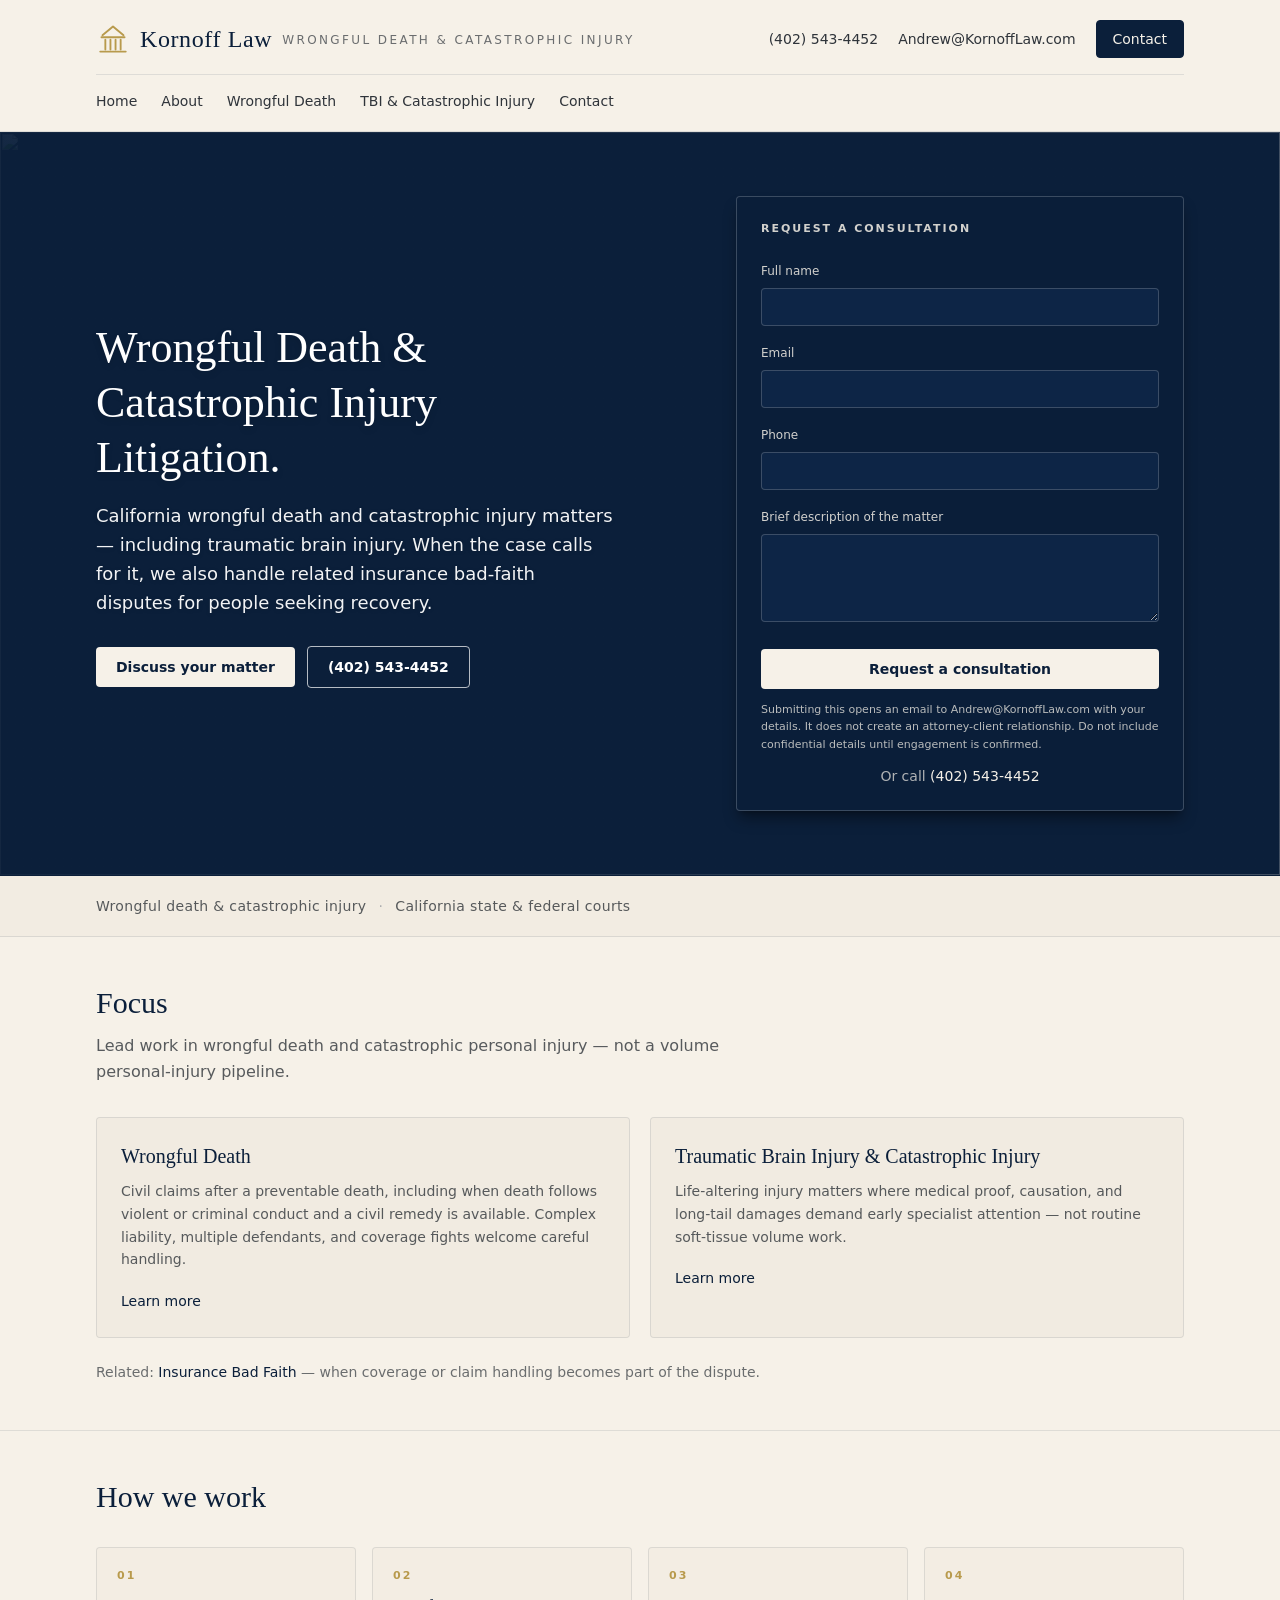
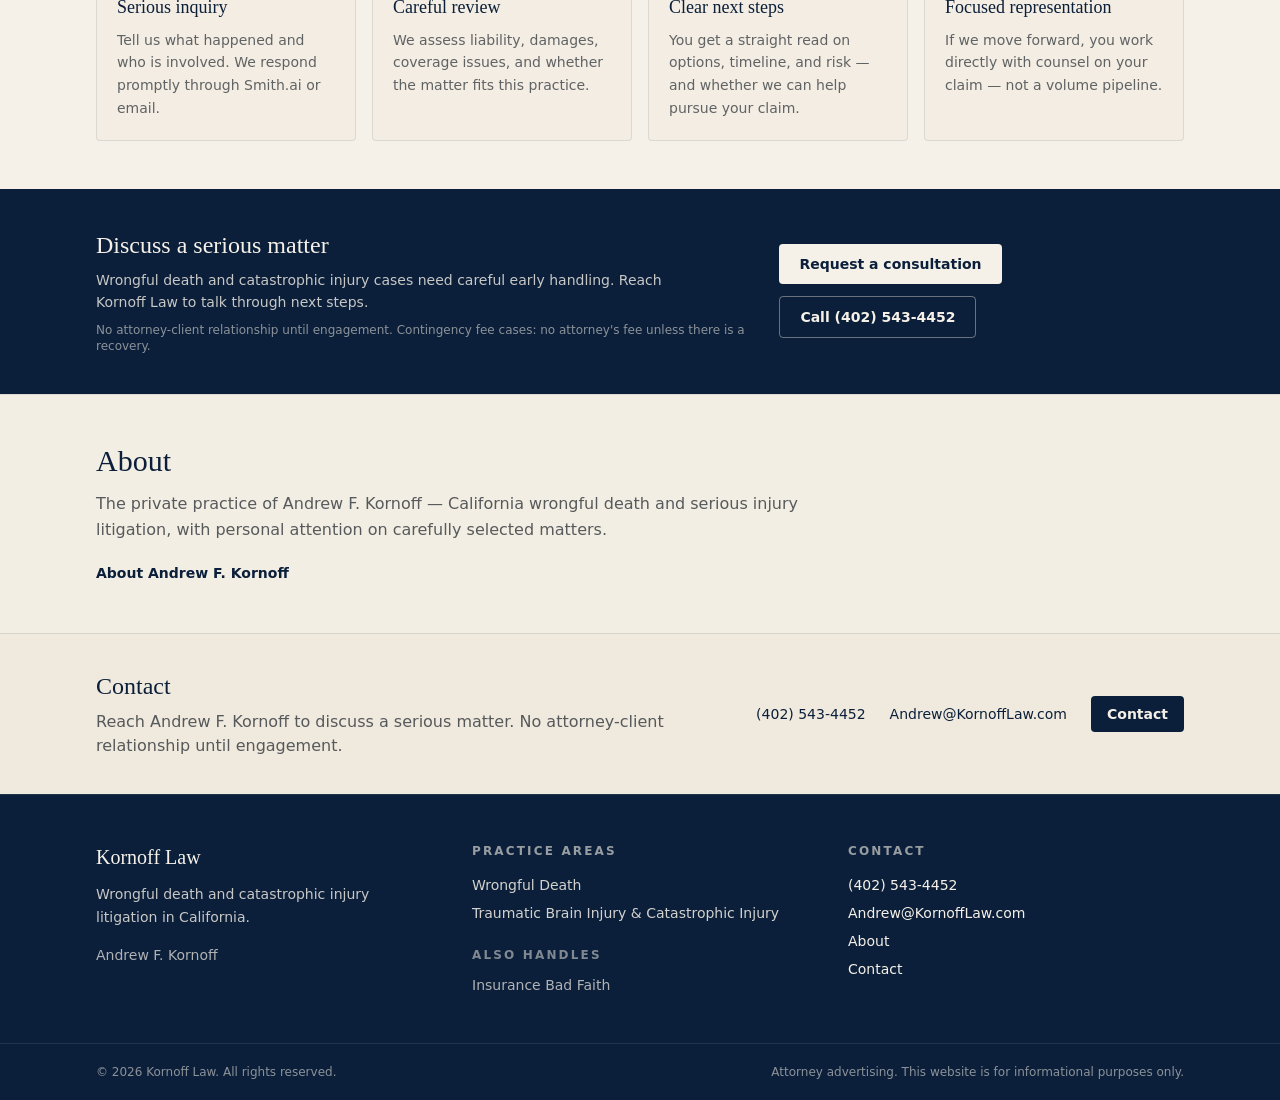
==== commit 1b7b9dd5: "Add the chosen logo mark as favicon and header icon - favicon.ico regenerated as a proper multi-reso" ====
--- a/index.html
+++ b/index.html
@@ -1,4 +1,4 @@
-<!DOCTYPE html><html lang="en" class="source_sans_3_71916a2c-module__5x7SKq__variable libre_baskerville_9acbd076-module__zNkfeW__variable h-full"><head><meta charSet="utf-8"/><meta name="viewport" content="width=device-width, initial-scale=1"/><link rel="preload" href="/_next/static/media/38df7484fe560b25-s.p.34k3f59fehpay.woff2" as="font" crossorigin="" type="font/woff2"/><link rel="preload" href="/_next/static/media/47df9ba1c7236d3b-s.p.137759vg1sbmi.woff2" as="font" crossorigin="" type="font/woff2"/><link rel="preload" as="image" href="/hero-ambient.jpg"/><link rel="stylesheet" href="/_next/static/chunks/3jqtvdpk3e32e.css" data-precedence="next"/><link rel="preload" as="script" fetchPriority="low" href="/_next/static/chunks/310vm2bl3xxpt.js"/><script src="/_next/static/chunks/19mx3mg6lkumu.js" async=""></script><script src="/_next/static/chunks/1mh6a-0e61pyc.js" async=""></script><script src="/_next/static/chunks/1eh83f1trsv72.js" async=""></script><script src="/_next/static/chunks/turbopack-3w3x71kt61-jj.js" async=""></script><script src="/_next/static/chunks/1mpnoxox0-4cg.js" async=""></script><script src="/_next/static/chunks/1av5m01hlr0nq.js" async=""></script><title>Kornoff Law | Wrongful Death &amp; Catastrophic Injury</title><meta name="description" content="California wrongful death and catastrophic injury litigation, including traumatic brain injury. Insurance bad faith when related to the matter."/><meta name="robots" content="index, follow"/><meta property="og:title" content="Kornoff Law | Wrongful Death &amp; Catastrophic Injury"/><meta property="og:description" content="California wrongful death and catastrophic injury litigation, including traumatic brain injury. Insurance bad faith when related to the matter."/><meta property="og:url" content="https://kornofflaw.com"/><meta property="og:site_name" content="Kornoff Law"/><meta property="og:locale" content="en_US"/><meta property="og:type" content="website"/><meta name="twitter:card" content="summary"/><meta name="twitter:title" content="Kornoff Law | Wrongful Death &amp; Catastrophic Injury"/><meta name="twitter:description" content="California wrongful death and catastrophic injury litigation, including traumatic brain injury. Insurance bad faith when related to the matter."/><link rel="icon" href="/favicon.ico?favicon.2vob68tjqpejf.ico" sizes="256x256" type="image/x-icon"/><meta name="next-size-adjust" content=""/><script src="/_next/static/chunks/0cz1d0mv5g_q7.js" noModule=""></script></head><body class="flex min-h-full flex-col bg-cream font-sans text-charcoal antialiased"><div hidden=""><!--$--><!--/$--></div><header class="border-b border-navy/10 bg-cream/95 backdrop-blur"><div class="mx-auto flex max-w-6xl flex-col gap-4 px-4 py-5 sm:px-6 lg:px-8"><div class="flex flex-col gap-4 sm:flex-row sm:items-center sm:justify-between"><a class="group" href="/"><span class="block font-serif text-2xl tracking-wide text-navy">Kornoff Law</span><span class="mt-0.5 block text-xs uppercase tracking-[0.2em] text-charcoal/70">Wrongful Death &amp; Catastrophic Injury</span></a><div class="flex flex-wrap items-center gap-x-5 gap-y-2 text-sm text-charcoal"><a href="tel:+14025434452" class="hover:text-navy">(402) 543-4452</a><a href="mailto:Andrew@KornoffLaw.com" class="hover:text-navy">Andrew@KornoffLaw.com</a><a class="rounded border border-navy bg-navy px-4 py-2 text-sm font-medium text-cream transition hover:bg-navy-light" href="/contact">Contact</a></div></div><nav aria-label="Primary" class="flex flex-wrap items-center gap-x-6 gap-y-2 border-t border-navy/10 pt-4 text-sm"><a class="font-medium text-charcoal hover:text-navy" href="/">Home</a><a class="font-medium text-charcoal hover:text-navy" href="/about">About</a><a class="font-medium text-charcoal hover:text-navy" href="/practice/wrongful-death">Wrongful Death</a><a class="font-medium text-charcoal hover:text-navy" href="/practice/traumatic-brain-injury">TBI &amp; Catastrophic Injury</a><a class="font-medium text-charcoal hover:text-navy" href="/contact">Contact</a></nav></div></header><main class="flex-1 pb-20 md:pb-0"><section class="relative overflow-hidden border-b border-navy/10 bg-navy text-cream"><div class="pointer-events-none absolute inset-0 overflow-hidden" aria-hidden="true"><img src="/hero-ambient.jpg" alt="" class="absolute inset-0 h-full w-full object-cover"/><div class="absolute inset-0 bg-gradient-to-r from-navy/95 via-navy/85 to-navy/70"></div></div><div class="relative z-10 mx-auto grid max-w-6xl gap-10 px-4 py-12 sm:px-6 lg:grid-cols-2 lg:items-center lg:gap-12 lg:px-8 lg:py-16"><div><h1 class="max-w-xl font-serif text-3xl leading-tight text-white drop-shadow-md sm:text-4xl lg:text-[2.75rem]">Wrongful Death &amp; Catastrophic Injury Litigation.</h1><p class="mt-4 max-w-xl text-base leading-relaxed text-white/95 drop-shadow sm:text-lg">California wrongful death and catastrophic injury matters — including traumatic brain injury. When the case calls for it, we also handle related insurance bad-faith disputes for people seeking recovery.</p><div class="mt-7 flex flex-wrap items-center gap-3"><a class="rounded bg-cream px-5 py-2.5 text-sm font-semibold text-navy transition hover:bg-cream-dark" href="/contact">Discuss your matter</a><a href="tel:+14025434452" class="rounded border border-white/70 px-5 py-2.5 text-sm font-semibold text-white transition hover:border-white hover:bg-white/10">(402) 543-4452</a></div></div><div id="inquiry" class="lg:justify-self-end lg:w-full lg:max-w-md"><form class="rounded border border-white/20 bg-navy/90 p-5 shadow-lg shadow-black/40 backdrop-blur-sm sm:p-6" aria-label="Request a consultation"><p class="text-[11px] font-semibold uppercase tracking-[0.18em] text-cream/85">Request a consultation</p><div class="mt-5 space-y-3.5"><label class="block"><span class="text-xs text-cream/85">Full name</span><input type="text" autoComplete="name" class="mt-1.5 w-full rounded border border-cream/20 bg-navy-light/40 px-3 py-2 text-sm text-cream placeholder:text-cream/55 focus:border-gold/60 focus:outline-none focus:ring-1 focus:ring-gold/40" name="name" value=""/></label><label class="block"><span class="text-xs text-cream/85">Email</span><input type="email" autoComplete="email" class="mt-1.5 w-full rounded border border-cream/20 bg-navy-light/40 px-3 py-2 text-sm text-cream placeholder:text-cream/55 focus:border-gold/60 focus:outline-none focus:ring-1 focus:ring-gold/40" name="email" value=""/></label><label class="block"><span class="text-xs text-cream/85">Phone</span><input type="tel" autoComplete="tel" class="mt-1.5 w-full rounded border border-cream/20 bg-navy-light/40 px-3 py-2 text-sm text-cream placeholder:text-cream/55 focus:border-gold/60 focus:outline-none focus:ring-1 focus:ring-gold/40" name="phone" value=""/></label><label class="block"><span class="text-xs text-cream/85">Brief description of the matter</span><textarea name="matter" rows="3" class="mt-1.5 w-full rounded border border-cream/20 bg-navy-light/40 px-3 py-2 text-sm text-cream placeholder:text-cream/55 focus:border-gold/60 focus:outline-none focus:ring-1 focus:ring-gold/40 min-h-[5.5rem] resize-y"></textarea></label></div><button type="submit" class="mt-5 w-full rounded bg-cream px-4 py-2.5 text-sm font-semibold text-navy transition hover:bg-cream-dark disabled:opacity-70">Request a consultation</button><p class="mt-3 text-[11px] leading-relaxed text-cream/75">Submitting this form does not create an attorney-client relationship. Do not include confidential details until engagement is confirmed.</p><p class="mt-3 text-center text-sm text-cream/70">Or call<!-- --> <a href="tel:+14025434452" class="font-medium text-cream underline-offset-2 hover:underline">(402) 543-4452</a></p></form></div></div></section><section class="border-b border-navy/10 bg-cream-dark/40"><div class="mx-auto max-w-6xl px-4 py-5 sm:px-6 lg:px-8"><p class="text-sm tracking-wide text-charcoal/80">Wrongful death &amp; catastrophic injury<span class="mx-3 text-navy/30">·</span>California state &amp; federal courts</p></div></section><section class="mx-auto max-w-6xl px-4 py-10 sm:px-6 lg:px-8 lg:py-12"><div class="max-w-2xl"><h2 class="font-serif text-2xl text-navy sm:text-3xl">Focus</h2><p class="mt-3 text-base leading-relaxed text-charcoal/80">Lead work in wrongful death and catastrophic personal injury — not a volume personal-injury pipeline.</p></div><div class="mt-8 grid gap-5 md:grid-cols-2"><a class="rounded border border-navy/10 bg-cream-dark/40 p-5 transition hover:border-navy/30 hover:bg-cream-dark/70 sm:p-6" href="/practice/wrongful-death"><h3 class="font-serif text-xl text-navy">Wrongful Death</h3><p class="mt-2.5 text-sm leading-relaxed text-charcoal/80">Civil claims after a preventable death, including when death follows violent or criminal conduct and a civil remedy is available. Complex liability, multiple defendants, and coverage fights welcome careful handling.</p><span class="mt-5 inline-block text-sm font-medium text-navy">Learn more</span></a><a class="rounded border border-navy/10 bg-cream-dark/40 p-5 transition hover:border-navy/30 hover:bg-cream-dark/70 sm:p-6" href="/practice/traumatic-brain-injury"><h3 class="font-serif text-xl text-navy">Traumatic Brain Injury &amp; Catastrophic Injury</h3><p class="mt-2.5 text-sm leading-relaxed text-charcoal/80">Life-altering injury matters where medical proof, causation, and long-tail damages demand early specialist attention — not routine soft-tissue volume work.</p><span class="mt-5 inline-block text-sm font-medium text-navy">Learn more</span></a></div><p class="mt-6 text-sm text-charcoal/70">Related:<!-- --> <a class="font-medium text-navy hover:underline" href="/practice/insurance-bad-faith">Insurance Bad Faith</a> <!-- -->— when coverage or claim handling becomes part of the dispute.</p></section><section class="border-t border-navy/10 bg-cream"><div class="mx-auto max-w-6xl px-4 py-10 sm:px-6 lg:px-8 lg:py-12"><h2 class="font-serif text-2xl text-navy sm:text-3xl">How we work</h2><ol class="mt-8 grid gap-4 sm:grid-cols-2 lg:grid-cols-4"><li class="rounded border border-navy/10 bg-cream-dark/30 p-4 sm:p-5"><p class="text-[11px] font-semibold uppercase tracking-[0.18em] text-gold">01</p><h3 class="mt-2 font-serif text-lg text-navy">Serious inquiry</h3><p class="mt-2 text-sm leading-relaxed text-charcoal/75">Tell us what happened and who is involved. We respond promptly through Smith.ai or email.</p></li><li class="rounded border border-navy/10 bg-cream-dark/30 p-4 sm:p-5"><p class="text-[11px] font-semibold uppercase tracking-[0.18em] text-gold">02</p><h3 class="mt-2 font-serif text-lg text-navy">Careful review</h3><p class="mt-2 text-sm leading-relaxed text-charcoal/75">We assess liability, damages, coverage issues, and whether the matter fits this practice.</p></li><li class="rounded border border-navy/10 bg-cream-dark/30 p-4 sm:p-5"><p class="text-[11px] font-semibold uppercase tracking-[0.18em] text-gold">03</p><h3 class="mt-2 font-serif text-lg text-navy">Clear next steps</h3><p class="mt-2 text-sm leading-relaxed text-charcoal/75">You get a straight read on options, timeline, and risk — and whether we can help pursue your claim.</p></li><li class="rounded border border-navy/10 bg-cream-dark/30 p-4 sm:p-5"><p class="text-[11px] font-semibold uppercase tracking-[0.18em] text-gold">04</p><h3 class="mt-2 font-serif text-lg text-navy">Focused representation</h3><p class="mt-2 text-sm leading-relaxed text-charcoal/75">If we move forward, you work directly with counsel on your claim — not a volume pipeline.</p></li></ol></div></section><section class="bg-navy text-cream"><div class="mx-auto flex max-w-6xl flex-col gap-5 px-4 py-9 sm:px-6 lg:flex-row lg:items-center lg:justify-between lg:px-8 lg:py-10"><div><h2 class="font-serif text-2xl text-cream">Discuss a serious matter</h2><p class="mt-2 max-w-xl text-sm leading-relaxed text-cream/80">Wrongful death and catastrophic injury cases need careful early handling. Reach Kornoff Law to talk through next steps.</p><p class="mt-2 text-xs text-cream/55">No attorney-client relationship until engagement. Contingency fee cases: no attorney&#x27;s fee unless there is a recovery.</p></div><div class="flex flex-wrap gap-3"><a class="rounded bg-cream px-5 py-2.5 text-sm font-semibold text-navy transition hover:bg-cream-dark" href="/contact">Request a consultation</a><a href="tel:+14025434452" class="rounded border border-cream/40 px-5 py-2.5 text-sm font-semibold text-cream transition hover:border-cream hover:bg-cream/5">Call <!-- -->(402) 543-4452</a></div></div></section><section class="border-t border-navy/10 bg-cream-dark/30"><div class="mx-auto max-w-6xl px-4 py-10 sm:px-6 lg:px-8 lg:py-12"><h2 class="font-serif text-2xl text-navy sm:text-3xl">About</h2><p class="mt-3 max-w-3xl text-base leading-relaxed text-charcoal/80">The private practice of <!-- -->Andrew F. Kornoff<!-- --> — California wrongful death and serious injury litigation, with personal attention on carefully selected matters.</p><a class="mt-5 inline-block text-sm font-semibold text-navy hover:underline" href="/about">About <!-- -->Andrew F. Kornoff</a></div></section><section class="border-t border-navy/10 bg-cream-dark/50"><div class="mx-auto flex max-w-6xl flex-col gap-5 px-4 py-9 sm:px-6 lg:flex-row lg:items-center lg:justify-between lg:px-8"><div><h2 class="font-serif text-2xl text-navy">Contact</h2><p class="mt-2 max-w-xl text-charcoal/80">Reach <!-- -->Andrew F. Kornoff<!-- --> to discuss a serious matter. No attorney-client relationship until engagement.</p></div><div class="flex flex-col gap-2 text-sm sm:flex-row sm:items-center sm:gap-6"><a href="tel:+14025434452" class="font-medium text-navy hover:underline">(402) 543-4452</a><a href="mailto:Andrew@KornoffLaw.com" class="font-medium text-navy hover:underline">Andrew@KornoffLaw.com</a><a class="rounded bg-navy px-4 py-2 font-semibold text-cream hover:bg-navy-light" href="/contact">Contact</a></div></div></section><!--$--><!--/$--></main><footer class="mt-auto border-t border-cream/10 bg-navy text-cream"><div class="mx-auto grid max-w-6xl gap-10 px-4 py-12 sm:px-6 md:grid-cols-3 lg:px-8"><div><p class="font-serif text-xl">Kornoff Law</p><p class="mt-3 max-w-xs text-sm leading-relaxed text-cream/80">Wrongful death and catastrophic injury litigation in California.</p><p class="mt-4 text-sm text-cream/70">Andrew F. Kornoff</p></div><div><p class="text-xs font-semibold uppercase tracking-[0.18em] text-cream/60">Practice Areas</p><ul class="mt-4 space-y-2 text-sm"><li><a class="text-cream/85 hover:text-cream" href="/practice/wrongful-death">Wrongful Death</a></li><li><a class="text-cream/85 hover:text-cream" href="/practice/traumatic-brain-injury">Traumatic Brain Injury &amp; Catastrophic Injury</a></li></ul><p class="mt-6 text-xs font-semibold uppercase tracking-[0.18em] text-cream/50">Also handles</p><ul class="mt-3 space-y-2 text-sm"><li><a class="text-cream/70 hover:text-cream" href="/practice/insurance-bad-faith">Insurance Bad Faith</a></li></ul></div><div><p class="text-xs font-semibold uppercase tracking-[0.18em] text-cream/60">Contact</p><ul class="mt-4 space-y-2 text-sm"><li><a href="tel:+14025434452" class="hover:text-cream">(402) 543-4452</a></li><li><a href="mailto:Andrew@KornoffLaw.com" class="hover:text-cream">Andrew@KornoffLaw.com</a></li><li><a class="hover:text-cream" href="/about">About</a></li><li><a class="hover:text-cream" href="/contact">Contact</a></li></ul></div></div><div class="border-t border-cream/10"><div class="mx-auto flex max-w-6xl flex-col gap-2 px-4 py-5 text-xs text-cream/55 sm:flex-row sm:items-center sm:justify-between sm:px-6 lg:px-8"><p>© <!-- -->2026<!-- --> <!-- -->Kornoff Law<!-- -->. All rights reserved.</p><p>Attorney advertising. This website is for informational purposes only.</p></div></div></footer><div class="fixed inset-x-0 bottom-0 z-50 border-t border-navy/15 bg-cream/95 px-3 py-2.5 shadow-[0_-4px_20px_rgba(11,31,58,0.12)] backdrop-blur md:hidden"><div class="mx-auto flex max-w-lg gap-2"><a href="tel:+14025434452" class="flex flex-1 items-center justify-center rounded border border-navy/20 bg-cream px-3 py-2.5 text-sm font-semibold text-navy">Call</a><a class="flex flex-1 items-center justify-center rounded bg-navy px-3 py-2.5 text-sm font-semibold text-cream" href="/contact">Discuss</a></div></div><script src="/_next/static/chunks/310vm2bl3xxpt.js" id="_R_" async=""></script><script>(self.__next_f=self.__next_f||[]).push([0])</script><script>self.__next_f.push([1,"1:\"$Sreact.fragment\"\n2:I[22016,[\"/_next/static/chunks/1mpnoxox0-4cg.js\",\"/_next/static/chunks/1av5m01hlr0nq.js\"],\"\"]\n3:I[39756,[\"/_next/static/chunks/1mpnoxox0-4cg.js\"],\"default\"]\n4:I[37457,[\"/_next/static/chunks/1mpnoxox0-4cg.js\"],\"default\"]\nd:I[68027,[\"/_next/static/chunks/1mpnoxox0-4cg.js\"],\"default\",1]\n:HL[\"/_next/static/chunks/3jqtvdpk3e32e.css\",\"style\"]\n:HL[\"/_next/static/media/38df7484fe560b25-s.p.34k3f59fehpay.woff2\",\"font\",{\"crossOrigin\":\"\",\"type\":\"font/woff2\"}]\n:HL[\"/_next/static/media/47df9ba1c7236d3b-s.p.137759vg1sbmi.woff2\",\"font\",{\"crossOrigin\":\"\",\"type\":\"font/woff2\"}]\n0:{\"P\":null,\"c\":[\"\",\"\"],\"q\":\"\",\"i\":false,\"f\":[[[\"\",{\"children\":[\"__PAGE__\",{},\"$undefined\",\"$undefined\",4608]},\"$undefined\",\"$undefined\",4624],[[\"$\",\"$1\",\"c\",{\"children\":[[[\"$\",\"link\",\"0\",{\"rel\":\"stylesheet\",\"href\":\"/_next/static/chunks/3jqtvdpk3e32e.css\",\"precedence\":\"next\",\"crossOrigin\":\"$undefined\",\"nonce\":\"$undefined\"}],[\"$\",\"script\",\"script-0\",{\"src\":\"/_next/static/chunks/1mpnoxox0-4cg.js\",\"async\":true,\"nonce\":\"$undefined\"}]],[\"$\",\"html\",null,{\"lang\":\"en\",\"className\":\"source_sans_3_71916a2c-module__5x7SKq__variable libre_baskerville_9acbd076-module__zNkfeW__variable h-full\",\"children\":[\"$\",\"body\",null,{\"className\":\"flex min-h-full flex-col bg-cream font-sans text-charcoal antialiased\",\"children\":[[\"$\",\"header\",null,{\"className\":\"border-b border-navy/10 bg-cream/95 backdrop-blur\",\"children\":[\"$\",\"div\",null,{\"className\":\"mx-auto flex max-w-6xl flex-col gap-4 px-4 py-5 sm:px-6 lg:px-8\",\"children\":[[\"$\",\"div\",null,{\"className\":\"flex flex-col gap-4 sm:flex-row sm:items-center sm:justify-between\",\"children\":[[\"$\",\"$L2\",null,{\"href\":\"/\",\"className\":\"group\",\"children\":[[\"$\",\"span\",null,{\"className\":\"block font-serif text-2xl tracking-wide text-navy\",\"children\":\"Kornoff Law\"}],[\"$\",\"span\",null,{\"className\":\"mt-0.5 block text-xs uppercase tracking-[0.2em] text-charcoal/70\",\"children\":\"Wrongful Death \u0026 Catastrophic Injury\"}]]}],[\"$\",\"div\",null,{\"className\":\"flex flex-wrap items-center gap-x-5 gap-y-2 text-sm text-charcoal\",\"children\":[[\"$\",\"a\",null,{\"href\":\"tel:+14025434452\",\"className\":\"hover:text-navy\",\"children\":\"(402) 543-4452\"}],[\"$\",\"a\",null,{\"href\":\"mailto:Andrew@KornoffLaw.com\",\"className\":\"hover:text-navy\",\"children\":\"Andrew@KornoffLaw.com\"}],[\"$\",\"$L2\",null,{\"href\":\"/contact\",\"className\":\"rounded border border-navy bg-navy px-4 py-2 text-sm font-medium text-cream transition hover:bg-navy-light\",\"children\":\"Contact\"}]]}]]}],[\"$\",\"nav\",null,{\"aria-label\":\"Primary\",\"className\":\"flex flex-wrap items-center gap-x-6 gap-y-2 border-t border-navy/10 pt-4 text-sm\",\"children\":[[\"$\",\"$L2\",\"/\",{\"href\":\"/\",\"className\":\"font-medium text-charcoal hover:text-navy\",\"children\":\"Home\"}],[\"$\",\"$L2\",\"/about\",{\"href\":\"/about\",\"className\":\"font-medium text-charcoal hover:text-navy\",\"children\":\"About\"}],[\"$\",\"$L2\",\"/practice/wrongful-death\",{\"href\":\"/practice/wrongful-death\",\"className\":\"font-medium text-charcoal hover:text-navy\",\"children\":\"Wrongful Death\"}],[\"$\",\"$L2\",\"/practice/traumatic-brain-injury\",{\"href\":\"/practice/traumatic-brain-injury\",\"className\":\"font-medium text-charcoal hover:text-navy\",\"children\":\"TBI \u0026 Catastrophic Injury\"}],[\"$\",\"$L2\",\"/contact\",{\"href\":\"/contact\",\"className\":\"font-medium text-charcoal hover:text-navy\",\"children\":\"Contact\"}]]}]]}]}],[\"$\",\"main\",null,{\"className\":\"flex-1 pb-20 md:pb-0\",\"children\":[\"$\",\"$L3\",null,{\"parallelRouterKey\":\"children\",\"error\":\"$undefined\",\"errorStyles\":\"$undefined\",\"errorScripts\":\"$undefined\",\"template\":[\"$\",\"$L4\",null,{}],\"templateStyles\":\"$undefined\",\"templateScripts\":\"$undefined\",\"notFound\":[[[\"$\",\"title\",null,{\"children\":\"404: This page could not be found.\"}],[\"$\",\"div\",null,{\"style\":{\"fontFamily\":\"system-ui,\\\"Segoe UI\\\",Roboto,Helvetica,Arial,sans-serif,\\\"Apple Color Emoji\\\",\\\"Segoe UI Emoji\\\"\",\"height\":\"100vh\",\"textAlign\":\"center\",\"display\":\"flex\",\"flexDirection\":\"column\",\"alignItems\":\"center\",\"justifyContent\":\"center\"},\"children\":[\"$\",\"div\",null,{\"children\":[[\"$\",\"style\",null,{\"dangerouslySetInnerHTML\":{\"__html\":\"body{color:#000;background:#fff;margin:0}.next-error-h1{border-right:1px solid rgba(0,0,0,.3)}@media (prefers-color-scheme:dark){body{color:#fff;background:#000}.next-error-h1{border-right:1px solid rgba(255,255,255,.3)}}\"}}],[\"$\",\"h1\",null,{\"className\":\"next-error-h1\",\"style\":{\"display\":\"inline-block\",\"margin\":\"0 20px 0 0\",\"padding\":\"0 23px 0 0\",\"fontSize\":24,\"fontWeight\":500,\"verticalAlign\":\"top\",\"lineHeight\":\"49px\"},\"children\":404}],[\"$\",\"div\",null,{\"style\":{\"display\":\"inline-block\"},\"children\":[\"$\",\"h2\",null,{\"style\":{\"fontSize\":14,\"fontWeight\":400,\"lineHeight\":\"49px\",\"margin\":0},\"children\":\"This page could not be found.\"}]}]]}]}]],[]],\"forbidden\":\"$undefined\",\"unauthorized\":\"$undefined\"}]}],[\"$\",\"footer\",null,{\"className\":\"mt-auto border-t border-cream/10 bg-navy text-cream\",\"children\":[[\"$\",\"div\",null,{\"className\":\"mx-auto grid max-w-6xl gap-10 px-4 py-12 sm:px-6 md:grid-cols-3 lg:px-8\",\"children\":[[\"$\",\"div\",null,{\"children\":[[\"$\",\"p\",null,{\"className\":\"font-serif text-xl\",\"children\":\"Kornoff Law\"}],\"$L5\",\"$L6\"]}],\"$L7\",\"$L8\"]}],\"$L9\"]}],\"$La\"]}]}]]}],{\"children\":[\"$Lb\",{},null,false,null]},null,false,null],\"$Lc\",false]],\"m\":\"$undefined\",\"G\":[\"$d\",[\"$Le\"]],\"S\":true,\"h\":null,\"r\":\"$undefined\",\"s\":\"$undefined\",\"a\":\"$undefined\",\"l\":\"$undefined\",\"p\":\"$undefined\",\"d\":\"$undefined\",\"b\":\"kornoff-pages\"}\nf:I[35179,[\"/_next/static/chunks/1mpnoxox0-4cg.js\",\"/_next/static/chunks/1av5m01hlr0nq.js\"],\"HeroAmbientBackground\"]\n10:I[33376,[\"/_next/static/chunks/1mpnoxox0-4cg.js\",\"/_next/static/chunks/1av5m01hlr0nq.js\"],\"HeroInquiryForm\"]\n17:I[97367,[\"/_next/static/chunks/1mpnoxox0-4cg.js\"],\"ViewportBoundary\"]\n19:I[97367,[\"/_next/static/chunks/1mpnoxox0-4cg.js\"],\"MetadataBoundary\"]\n1a:\"$Sreact.suspense\"\n5:[\"$\",\"p\",null,{\"className\":\"mt-3 max-w-xs text-sm leading-relaxed text-cream/80\",\"children\":\"Wrongful death and catastrophic injury litigation in California.\"}]\n6:[\"$\",\"p\",null,{\"className\":\"mt-4 text-sm text-cream/70\",\"children\":\"Andrew F. Kornoff\"}]\n7:[\"$\",\"div\",null,{\"children\":[[\"$\",\"p\",null,{\"className\":\"text-xs font-semibold uppercase tracking-[0.18em] text-cream/60\",\"children\":\"Practice Areas\"}],[\"$\",\"ul\",null,{\"className\":\"mt-4 space-y-2 text-sm\",\"children\":[[\"$\",\"li\",\"wrongful-death\",{\"children\":[\"$\",\"$L2\",null,{\"href\":\"/practice/wrongful-death\",\"className\":\"text-cream/85 hover:text-cream\",\"children\":\"Wrongful Death\"}]}],[\"$\",\"li\",\"traumatic-brain-injury\",{\"children\":[\"$\",\"$L2\",null,{\"href\":\"/practice/traumatic-brain-injury\",\"className\":\"text-cream/85 hover:text-cream\",\"children\":\"Traumatic Brain Injury \u0026 Catastrophic Injury\"}]}]]}],[\"$\",\"p\",null,{\"className\":\"mt-6 text-xs font-semibold uppercase tracking-[0.18em] text-cream/50\",\"children\":\"Also handles\"}],[\"$\",\"ul\",null,{\"className\":\"mt-3 space-y-2 text-sm\",\"children\":[[\"$\",\"li\",\"insurance-bad-faith\",{\"children\":[\"$\",\"$L2\",null,{\"href\":\"/practice/insurance-bad-faith\",\"className\":\"text-cream/70 hover:text-cream\",\"children\":\"Insurance Bad Faith\"}]}]]}]]}]\n8:[\"$\",\"div\",null,{\"children\":[[\"$\",\"p\",null,{\"className\":\"text-xs font-semibold uppercase tracking-[0.18em] text-cream/60\",\"children\":\"Contact\"}],[\"$\",\"ul\",null,{\"className\":\"mt-4 space-y-2 text-sm\",\"children\":[[\"$\",\"li\",null,{\"children\":[\"$\",\"a\",null,{\"href\":\"tel:+14025434452\",\"className\":\"hover:text-cream\",\"children\":\"(402) 543-4452\"}]}],[\"$\",\"li\",null,{\"children\":[\"$\",\"a\",null,{\"href\":\"mailto:Andrew@KornoffLaw.com\",\"className\":\"hover:text-cream\",\"children\":\"Andrew@KornoffLaw.com\"}]}],[\"$\",\"li\",null,{\"children\":[\"$\",\"$L2\",null,{\"href\":\"/about\",\"className\":\"hover:text-cream\",\"children\":\"About\"}]}],[\"$\",\"li\",null,{\"children\":[\"$\",\"$L2\",null,{\"href\":\"/contact\",\"className\":\"hover:text-cream\",\"children\":\"Contact\"}]}]]}]]}]\n9:[\"$\",\"div\",null,{\"className\":\"border-t border-cream/10\",\"children\":[\"$\",\"div\",null,{\"className\":\"mx-auto flex max-w-6xl flex-col gap-2 px-4 py-5 text-xs text-cream/55 sm:flex-row sm:items-center sm:justify-between sm:px-6 lg:px-8\",\"children\":[[\"$\",\"p\",null,{\"children\":[\"© \",2026,\" \",\"Kornoff Law\",\". All rights reserved.\"]}],[\"$\",\"p\",null,{\"children\":\"Attorney advertising. This website is for informational purposes only.\"}]]}]}]\na:[\"$\",\"div\",null,{\"className\":\"fixed inset-x-0 bottom-0 z-50 border-t border-navy/15 bg-cream/95 px-3 py-2.5 shadow-[0_-4px_20px_rgba(11,31,58,0.12)] backdrop-blur md:hidden\",\"children\":[\"$\",\"div\",null,{\"className\":\"mx-auto flex max-w-lg gap-2\",\"children\":[[\"$\",\"a\",null,{\"href\":\"tel:+14025434452\",\"className\":\"flex flex-1 items-center justify-center rounded border border-navy/20 bg-cream px-3 py-2.5 text-sm font-semibold text-navy\",\"children\":\"Call\"}],[\"$\",\"$L2\",null,{\"href\":\"/contact\",\"className\":\"flex flex-1 items-center justify-center rounded bg-navy px-3 py-2.5 text-sm font-semibold text-cream\",\"children\":\"Discuss\"}]]}]}]\nb:[\"$\",\"$1\",\"c\",{\"children\":[[[\"$\",\"section\",null,{\"className\":\"relative overflow-hidden border-b border-navy/10 bg-navy text-cream\",\"children\":[[\"$\",\"$Lf\",null,{}],[\"$\",\"div\",null,{\"className\":\"relative z-10 mx-auto grid max-w-6xl gap-10 px-4 py-12 sm:px-6 lg:grid-cols-2 lg:items-center lg:gap-12 lg:px-8 lg:py-16\",\"children\":[[\"$\",\"div\",null,{\"children\":[[\"$\",\"h1\",null,{\"className\":\"max-w-xl font-serif text-3xl leading-tight text-white drop-shadow-md sm:text-4xl lg:text-[2.75rem]\",\"children\":\"Wrongful Death \u0026 Catastrophic Injury Litigation.\"}],[\"$\",\"p\",null,{\"className\":\"mt-4 max-w-xl text-base leading-relaxed text-white/95 drop-shadow sm:text-lg\",\"children\":\"California wrongful death and catastrophic injury matters — including traumatic brain injury. When the case calls for it, we also handle related insurance bad-faith disputes for people seeking recovery.\"}],[\"$\",\"div\",null,{\"className\":\"mt-7 flex flex-wrap items-center gap-3\",\"children\":[[\"$\",\"$L2\",null,{\"href\":\"/contact\",\"className\":\"rounded bg-cream px-5 py-2.5 text-sm font-semibold text-navy transition hover:bg-cream-dark\",\"children\":\"Discuss your matter\"}],[\"$\",\"a\",null,{\"href\":\"tel:+14025434452\",\"className\":\"rounded border border-white/70 px-5 py-2.5 text-sm font-semibold text-white transition hover:border-white hover:bg-white/10\",\"children\":\"(402) 543-4452\"}]]}]]}],[\"$\",\"div\",null,{\"id\":\"inquiry\",\"className\":\"lg:justify-self-end lg:w-full lg:max-w-md\",\"children\":[\"$\",\"$L10\",null,{}]}]]}]]}],[\"$\",\"section\",null,{\"className\":\"border-b border-navy/10 bg-cream-dark/40\",\"children\":[\"$\",\"div\",null,{\"className\":\"mx-auto max-w-6xl px-4 py-5 sm:px-6 lg:px-8\",\"children\":[\"$\",\"p\",null,{\"className\":\"text-sm tracking-wide text-charcoal/80\",\"children\":[\"Wrongful death \u0026 catastrophic injury\",[\"$\",\"span\",null,{\"className\":\"mx-3 text-navy/30\",\"children\":\"·\"}],\"California state \u0026 federal courts\"]}]}]}],[\"$\",\"section\",null,{\"className\":\"mx-auto max-w-6xl px-4 py-10 sm:px-6 lg:px-8 lg:py-12\",\"children\":[[\"$\",\"div\",null,{\"className\":\"max-w-2xl\",\"children\":[[\"$\",\"h2\",null,{\"className\":\"font-serif text-2xl text-navy sm:text-3xl\",\"children\":\"Focus\"}],[\"$\",\"p\",null,{\"className\":\"mt-3 text-base leading-relaxed text-charcoal/80\",\"children\":\"Lead work in wrongful death and catastrophic personal injury — not a volume personal-injury pipeline.\"}]]}],[\"$\",\"div\",null,{\"className\":\"mt-8 grid gap-5 md:grid-cols-2\",\"children\":[[\"$\",\"$L2\",\"wrongful-death\",{\"href\":\"/practice/wrongful-death\",\"className\":\"rounded border border-navy/10 bg-cream-dark/40 p-5 transition hover:border-navy/30 hover:bg-cream-dark/70 sm:p-6\",\"children\":[[\"$\",\"h3\",null,{\"className\":\"font-serif text-xl text-navy\",\"children\":\"Wrongful Death\"}],[\"$\",\"p\",null,{\"className\":\"mt-2.5 text-sm leading-relaxed text-charcoal/80\",\"children\":\"Civil claims after a preventable death, including when death follows violent or criminal conduct and a civil remedy is available. Complex liability, multiple defendants, and coverage fights welcome careful handling.\"}],[\"$\",\"span\",null,{\"className\":\"mt-5 inline-block text-sm font-medium text-navy\",\"children\":\"Learn more\"}]]}],[\"$\",\"$L2\",\"traumatic-brain-injury\",{\"href\":\"/practice/traumatic-brain-injury\",\"className\":\"rounded border border-navy/10 bg-cream-dark/40 p-5 transition hover:border-navy/30 hover:bg-cream-dark/70 sm:p-6\",\"children\":[[\"$\",\"h3\",null,{\"className\":\"font-serif text-xl text-navy\",\"children\":\"Traumatic Brain Injury \u0026 Catastrophic Injury\"}],[\"$\",\"p\",null,{\"className\":\"mt-2.5 text-sm leading-relaxed text-charcoal/80\",\"children\":\"Life-altering injury matters where medical proof, causation, and long-tail damages demand early specialist attention — not routine soft-tissue volume work.\"}],[\"$\",\"span\",null,{\"className\":\"mt-5 inline-block text-sm font-medium text-navy\",\"children\":\"Learn more\"}]]}]]}],[\"$\",\"p\",null,{\"className\":\"mt-6 text-sm text-charcoal/70\",\"children\":[\"Related:\",\" \",[\"$\",\"$L2\",null,{\"href\":\"/practice/insurance-bad-faith\",\"className\":\"font-medium text-navy hover:underline\",\"children\":\"Insurance Bad Faith\"}],\" \",\"— when coverage or claim handling becomes part of the dispute.\"]}]]}],\"$L11\",\"$L12\",\"$L13\",\"$L14\"],[\"$L15\"],\"$L16\"]}]\nc:[\"$\",\"$1\",\"h\",{\"children\":[null,[\"$\",\"$L17\",null,{\"children\":\"$L18\"}],[\"$\",\"div\",null,{\"hidden\":true,\"children\":[\"$\",\"$L19\",null,{\"children\":[\"$\",\"$1a\",null,{\"name\":\"Next.Metadata\",\"children\":\"$L1b\"}]}]}],[\"$\",\"meta\",null,{\"name\":\"next-size-adjust\",\"content\":\"\"}]]}]\ne:[\"$\",\"link\",\"0\",{\"rel\":\"stylesheet\",\"href\":\"/_next/static/chunks/3jqtvdpk3e32e.css\",\"precedence\":\"next\",\"crossOrigin\":\"$undefined\",\"nonce\":\"$undefined\"}]\n1c:I[97367,[\"/_next/static/chunks/1mpnoxox0-4cg.js\"],\"OutletBoundary\"]\n11:[\"$\",\"section\",null,{\"className\":\"border-t border-navy/10 bg-cream\",\"children\":[\"$\",\"div\",null,{\"className\":\"mx-auto max-w-6xl px-4 py-10 sm:px-6 lg:px-8 lg:py-12\",\"children\":[[\"$\",\"h2\",null,{\"className\":\"font-serif text-2xl text-navy sm:text-3xl\",\"children\":\"How we work\"}],[\"$\",\"ol\",null,{\"className\":\"mt-8 grid gap-4 sm:grid-cols-2 lg:grid-cols-4\",\"children\":[[\"$\",\"li\",\"01\",{\"className\":\"rounded border border-navy/10 bg-cream-dark/30 p-4 sm:p-5\",\"children\":[[\"$\",\"p\",null,{\"className\":\"text-[11px] font-semibold uppercase tracking-[0.18em] text-gold\",\"children\":\"01\"}],[\"$\",\"h3\",null,{\"className\":\"mt-2 font-serif text-lg text-navy\",\"children\":\"Serious inquiry\"}],[\"$\",\"p\",null,{\"className\":\"mt-2 text-sm leading-relaxed text-charcoal/75\",\"children\":\"Tell us what happened and who is involved. We respond promptly through Smith.ai or email.\"}]]}],[\"$\",\"li\",\"02\",{\"className\":\"rounded border border-navy/10 bg-cream-dark/30 p-4 sm:p-5\",\"children\":[[\"$\",\"p\",null,{\"className\":\"text-[11px] font-semibold uppercase tracking-[0.18em] text-gold\",\"children\":\"02\"}],[\"$\",\"h3\",null,{\"className\":\"mt-2 font-serif text-lg text-navy\",\"children\":\"Careful review\"}],[\"$\",\"p\",null,{\"className\":\"mt-2 text-sm leading-relaxed text-charcoal/75\",\"children\":\"We assess liability, damages, coverage issues, and whether the matter fits this practice.\"}]]}],[\"$\",\"li\",\"03\",{\"className\":\"rounded border border-navy/10 bg-cream-dark/30 p-4 sm:p-5\",\"children\":[[\"$\",\"p\",null,{\"className\":\"text-[11px] font-semibold uppercase tracking-[0.18em] text-gold\",\"children\":\"03\"}],[\"$\",\"h3\",null,{\"className\":\"mt-2 font-serif text-lg text-navy\",\"children\":\"Clear next steps\"}],[\"$\",\"p\",null,{\"className\":\"mt-2 text-sm leading-relaxed text-charcoal/75\",\"children\":\"You get a straight read on options, timeline, and risk — and whether we can help pursue your claim.\"}]]}],[\"$\",\"li\",\"04\",{\"className\":\"rounded border border-navy/10 bg-cream-dark/30 p-4 sm:p-5\",\"children\":[[\"$\",\"p\",null,{\"className\":\"text-[11px] font-semibold uppercase tracking-[0.18em] text-gold\",\"children\":\"04\"}],[\"$\",\"h3\",null,{\"className\":\"mt-2 font-serif text-lg text-navy\",\"children\":\"Focused representation\"}],[\"$\",\"p\",null,{\"className\":\"mt-2 text-sm leading-relaxed text-charcoal/75\",\"children\":\"If we move forward, you work directly with counsel on your claim — not a volume pipeline.\"}]]}]]}]]}]}]\n12:[\"$\",\"section\",null,{\"className\":\"bg-navy text-cream\",\"children\":[\"$\",\"div\",null,{\"className\":\"mx-auto flex max-w-6xl flex-col gap-5 px-4 py-9 sm:px-6 lg:flex-row lg:items-center lg:justify-between lg:px-8 lg:py-10\",\"children\":[[\"$\",\"div\",null,{\"children\":[[\"$\",\"h2\",null,{\"className\":\"font-serif text-2xl text-cream\",\"children\":\"Discuss a serious matter\"}],[\"$\",\"p\",null,{\"className\":\"mt-2 max-w-xl text-sm leading-relaxed text-cream/80\",\"children\":\"Wrongful death and catastrophic injury cases need careful early handling. Reach Kornoff Law to talk through next steps.\"}],[\"$\",\"p\",null,{\"className\":\"mt-2 text-xs text-cream/55\",\"children\":\"No attorney-client relationship until engagement. Contingency fee cases: no attorney's fee unless there is a recovery.\"}]]}],[\"$\",\"div\",null,{\"className\":\"flex flex-wrap gap-3\",\"children\":[[\"$\",\"$L2\",null,{\"href\":\"/contact\",\"className\":\"rounded bg-cream px-5 py-2.5 text-sm font-semibold text-navy transition hover:bg-cream-dark\",\"children\":\"Request a consultation\"}],[\"$\",\"a\",null,{\"href\":\"tel:+14025434452\",\"className\":\"rounded border border-cream/40 px-5 py-2.5 text-sm font-semibold text-cream transition hover:border-cream hover:bg-cream/5\",\"children\":[\"Call \",\"(402) 543-4452\"]}]]}]]}]}]\n13:[\"$\",\"section\",null,{\"className\":\"border-t border-navy/10 bg-cream-dark/30\",\"children\":[\"$\",\"div\",null,{\"className\":\"mx-auto max-w-6xl px-4 py-10 sm:px-6 lg:px-8 lg:py-12\",\"children\":[[\"$\",\"h2\",null,{\"className\":\"font-serif text-2xl text-navy sm:text-3xl\",\"children\":\"About\"}],[\"$\",\"p\",null,{\"className\":\"mt-3 max-w-3xl text-base leading-relaxed text-charcoal/80\",\"children\":[\"The private practice of \",\"Andrew F. Kornoff\",\" — California wrongful death and serious injury litigation, with personal attention on carefully selected matters.\"]}],[\"$\",\"$L2\",null,{\"href\":\"/about\",\"className\":\"mt-5 inline-block text-sm font-semibold text-navy hover:underline\",\"children\":[\"About \",\"Andrew F. Kornoff\"]}]]}]}]\n14:[\"$\",\"section\",null,{\"className\":\"border-t border-navy/10 bg-cream-dark/50\",\"children\":[\"$\",\"div\",null,{\"className\":\"mx-auto flex max-w-6xl flex-col gap-5 px-4 py-9 sm:px-6 lg:flex-row lg:items-center lg:justify-between lg:px-8\",\"children\":[[\"$\",\"div\",null,{\"children\":[[\"$\",\"h2\",null,{\"className\":\"font-serif text-2xl text-navy\",\"children\":\"Contact\"}],[\"$\",\"p\",null,{\"className\":\"mt-2 max-w-xl text-charcoal/80\",\"children\":[\"Reach \",\"Andrew F. Kornoff\",\" to discuss a serious matter. No attorney-client relationship until engagement.\"]}]]}],[\"$\",\"div\",null,{\"className\":\"flex flex-col gap-2 text-sm sm:flex-row sm:items-center sm:gap-6\",\"children\":[[\"$\",\"a\",null,{\"href\":\"tel:+14025434452\",\"className\":\"font-medium text-navy hover:underline\",\"children\":\"(402) 543-4452\"}],[\"$\",\"a\",null,{\"href\":\"mailto:Andrew@KornoffLaw.com\",\"className\":\"font-medium text-navy hover:underline\",\"children\":\"Andrew@KornoffLaw.com\"}],[\"$\",\"$L2\",null,{\"href\":\"/contact\",\"className\":\"rounded bg-navy px-4 py-2 font-semibold text-cream hover:bg-navy-light\",\"children\":\"Contact\"}]]}]]}]}]\n15:[\"$\",\"script\",\"script-0\",{\"src\":\"/_next/static/chunks/1av5m01hlr0nq.js\",\"async\":true,\"nonce\":\"$undefined\"}]\n16:[\"$\",\"$L1c\",null,{\"children\":[\"$\",\"$1a\",null,{\"name\":\"Next.MetadataOutlet\",\"children\":\"$@1d\"}]}]\n18:[[\"$\",\"meta\",\"0\",{\"charSet\":\"utf-8\"}],[\"$\",\"meta\",\"1\",{\"name\":\"viewport\",\"content\":\"width=device-width, initial-scale=1\"}]]\n1e:I[27201,[\"/_next/static/chunks/1mpnoxox0-4cg.js\"],\"IconMark\"]\n1b:[[\"$\",\"title\",\"0\",{\"children\":\"Kornoff Law | Wrongful Death \u0026 Catastrophic Injury\"}],[\"$\",\"meta\",\"1\",{\"name\":\"description\",\"content\":\"California wrongful death and catastrophic injury litigation, including traumatic brain injury. Insurance bad faith when related to the matter.\"}],[\"$\",\"meta\",\"2\",{\"name\":\"robots\",\"content\":\"index, follow\"}],[\"$\",\"meta\",\"3\",{\"property\":\"og:title\",\"content\":\"Kornoff Law | Wrongful Death \u0026 Catastrophic Injury\"}],[\"$\",\"meta\",\"4\",{\"property\":\"og:description\",\"content\":\"California wrongful death and catastrophic injury litigation, including traumatic brain injury. Insurance bad faith when related to the matter.\"}],[\"$\",\"meta\",\"5\",{\"property\":\"og:url\",\"content\":\"https://kornofflaw.com\"}],[\"$\",\"meta\",\"6\",{\"property\":\"og:site_name\",\"content\":\"Kornoff Law\"}],[\"$\",\"meta\",\"7\",{\"property\":\"og:locale\",\"content\":\"en_US\"}],[\"$\",\"meta\",\"8\",{\"property\":\"og:type\",\"content\":\"website\"}],[\"$\",\"meta\",\"9\",{\"name\":\"twitter:card\",\"content\":\"summary\"}],[\"$\",\"meta\",\"10\",{\"name\":\"twitter:title\",\"content\":\"Kornoff Law | Wrongful Death \u0026 Catastrophic Injury\"}],[\"$\",\"meta\",\"11\",{\"name\":\"twitter:description\",\"content\":\"California wrongful death and catastrophic injury litigation, including traumatic brain injury. Insurance bad faith when related to the matter.\"}],[\"$\",\"link\",\"12\",{\"rel\":\"icon\",\"href\":\"/favicon.ico?favicon.2vob68tjqpejf.ico\",\"sizes\":\"256x256\",\"type\":\"image/x-icon\"}],[\"$\",\"$L1e\",\"13\",{}]]\n1d:null\n"])</script><script>
+<!DOCTYPE html><html lang="en" class="source_sans_3_71916a2c-module__5x7SKq__variable libre_baskerville_9acbd076-module__zNkfeW__variable h-full"><head><meta charSet="utf-8"/><meta name="viewport" content="width=device-width, initial-scale=1"/><link rel="preload" href="/_next/static/media/38df7484fe560b25-s.p.34k3f59fehpay.woff2" as="font" crossorigin="" type="font/woff2"/><link rel="preload" href="/_next/static/media/47df9ba1c7236d3b-s.p.137759vg1sbmi.woff2" as="font" crossorigin="" type="font/woff2"/><link rel="preload" as="image" href="/hero-ambient.jpg"/><link rel="stylesheet" href="/_next/static/chunks/3jqtvdpk3e32e.css" data-precedence="next"/><link rel="preload" as="script" fetchPriority="low" href="/_next/static/chunks/310vm2bl3xxpt.js"/><script src="/_next/static/chunks/19mx3mg6lkumu.js" async=""></script><script src="/_next/static/chunks/1mh6a-0e61pyc.js" async=""></script><script src="/_next/static/chunks/1eh83f1trsv72.js" async=""></script><script src="/_next/static/chunks/turbopack-3w3x71kt61-jj.js" async=""></script><script src="/_next/static/chunks/1mpnoxox0-4cg.js" async=""></script><script src="/_next/static/chunks/1av5m01hlr0nq.js" async=""></script><title>Kornoff Law | Wrongful Death &amp; Catastrophic Injury</title><meta name="description" content="California wrongful death and catastrophic injury litigation, including traumatic brain injury. Insurance bad faith when related to the matter."/><meta name="robots" content="index, follow"/><meta property="og:title" content="Kornoff Law | Wrongful Death &amp; Catastrophic Injury"/><meta property="og:description" content="California wrongful death and catastrophic injury litigation, including traumatic brain injury. Insurance bad faith when related to the matter."/><meta property="og:url" content="https://kornofflaw.com"/><meta property="og:site_name" content="Kornoff Law"/><meta property="og:locale" content="en_US"/><meta property="og:type" content="website"/><meta name="twitter:card" content="summary_large_image"/><meta name="twitter:title" content="Kornoff Law | Wrongful Death &amp; Catastrophic Injury"/><meta name="twitter:description" content="California wrongful death and catastrophic injury litigation, including traumatic brain injury. Insurance bad faith when related to the matter."/><link rel="icon" href="/favicon.ico" sizes="256x256" type="image/x-icon"/><link rel="icon" type="image/svg+xml" href="/favicon.svg"/><link rel="apple-touch-icon" href="/apple-touch-icon.png"/><meta name="next-size-adjust" content=""/><script src="/_next/static/chunks/0cz1d0mv5g_q7.js" noModule=""></script><link rel="canonical" href="https://kornofflaw.com"/><meta property="og:image" content="https://kornofflaw.com/hero-ambient.jpg"/><meta property="og:image:width" content="1920"/><meta property="og:image:height" content="1080"/><meta name="twitter:image" content="https://kornofflaw.com/hero-ambient.jpg"/></head><body class="flex min-h-full flex-col bg-cream font-sans text-charcoal antialiased"><div hidden=""><!--$--><!--/$--></div><header class="border-b border-navy/10 bg-cream/95 backdrop-blur"><div class="mx-auto flex max-w-6xl flex-col gap-4 px-4 py-5 sm:px-6 lg:px-8"><div class="flex flex-col gap-4 sm:flex-row sm:items-center sm:justify-between"><a class="group" href="/"><span class="block font-serif text-2xl tracking-wide text-navy">Kornoff Law</span><span class="mt-0.5 block text-xs uppercase tracking-[0.2em] text-charcoal/70">Wrongful Death &amp; Catastrophic Injury</span></a><div class="flex flex-wrap items-center gap-x-5 gap-y-2 text-sm text-charcoal"><a href="tel:+14025434452" class="hover:text-navy">(402) 543-4452</a><a href="mailto:Andrew@KornoffLaw.com" class="hover:text-navy">Andrew@KornoffLaw.com</a><a class="rounded border border-navy bg-navy px-4 py-2 text-sm font-medium text-cream transition hover:bg-navy-light" href="/contact">Contact</a></div></div><nav aria-label="Primary" class="flex flex-wrap items-center gap-x-6 gap-y-2 border-t border-navy/10 pt-4 text-sm"><a class="font-medium text-charcoal hover:text-navy" href="/">Home</a><a class="font-medium text-charcoal hover:text-navy" href="/about">About</a><a class="font-medium text-charcoal hover:text-navy" href="/practice/wrongful-death">Wrongful Death</a><a class="font-medium text-charcoal hover:text-navy" href="/practice/traumatic-brain-injury">TBI &amp; Catastrophic Injury</a><a class="font-medium text-charcoal hover:text-navy" href="/contact">Contact</a></nav></div></header><main class="flex-1 pb-20 md:pb-0"><section class="relative overflow-hidden border-b border-navy/10 bg-navy text-cream"><div class="pointer-events-none absolute inset-0 overflow-hidden" aria-hidden="true"><img src="/hero-ambient.jpg" alt="" class="absolute inset-0 h-full w-full object-cover"/><div class="absolute inset-0 bg-gradient-to-r from-navy/95 via-navy/85 to-navy/70"></div></div><div class="relative z-10 mx-auto grid max-w-6xl gap-10 px-4 py-12 sm:px-6 lg:grid-cols-2 lg:items-center lg:gap-12 lg:px-8 lg:py-16"><div><h1 class="max-w-xl font-serif text-3xl leading-tight text-white drop-shadow-md sm:text-4xl lg:text-[2.75rem]">Wrongful Death &amp; Catastrophic Injury Litigation.</h1><p class="mt-4 max-w-xl text-base leading-relaxed text-white/95 drop-shadow sm:text-lg">California wrongful death and catastrophic injury matters — including traumatic brain injury. When the case calls for it, we also handle related insurance bad-faith disputes for people seeking recovery.</p><div class="mt-7 flex flex-wrap items-center gap-3"><a class="rounded bg-cream px-5 py-2.5 text-sm font-semibold text-navy transition hover:bg-cream-dark" href="/contact">Discuss your matter</a><a href="tel:+14025434452" class="rounded border border-white/70 px-5 py-2.5 text-sm font-semibold text-white transition hover:border-white hover:bg-white/10">(402) 543-4452</a></div></div><div id="inquiry" class="lg:justify-self-end lg:w-full lg:max-w-md"><form class="rounded border border-white/20 bg-navy/90 p-5 shadow-lg shadow-black/40 backdrop-blur-sm sm:p-6" aria-label="Request a consultation"><p class="text-[11px] font-semibold uppercase tracking-[0.18em] text-cream/85">Request a consultation</p><div class="mt-5 space-y-3.5"><label class="block"><span class="text-xs text-cream/85">Full name</span><input type="text" autoComplete="name" class="mt-1.5 w-full rounded border border-cream/20 bg-navy-light/40 px-3 py-2 text-sm text-cream placeholder:text-cream/55 focus:border-gold/60 focus:outline-none focus:ring-1 focus:ring-gold/40" name="name" value=""/></label><label class="block"><span class="text-xs text-cream/85">Email</span><input type="email" autoComplete="email" class="mt-1.5 w-full rounded border border-cream/20 bg-navy-light/40 px-3 py-2 text-sm text-cream placeholder:text-cream/55 focus:border-gold/60 focus:outline-none focus:ring-1 focus:ring-gold/40" name="email" value=""/></label><label class="block"><span class="text-xs text-cream/85">Phone</span><input type="tel" autoComplete="tel" class="mt-1.5 w-full rounded border border-cream/20 bg-navy-light/40 px-3 py-2 text-sm text-cream placeholder:text-cream/55 focus:border-gold/60 focus:outline-none focus:ring-1 focus:ring-gold/40" name="phone" value=""/></label><label class="block"><span class="text-xs text-cream/85">Brief description of the matter</span><textarea name="matter" rows="3" class="mt-1.5 w-full rounded border border-cream/20 bg-navy-light/40 px-3 py-2 text-sm text-cream placeholder:text-cream/55 focus:border-gold/60 focus:outline-none focus:ring-1 focus:ring-gold/40 min-h-[5.5rem] resize-y"></textarea></label></div><button type="submit" class="mt-5 w-full rounded bg-cream px-4 py-2.5 text-sm font-semibold text-navy transition hover:bg-cream-dark disabled:opacity-70">Request a consultation</button><p class="mt-3 text-[11px] leading-relaxed text-cream/75">Submitting this form does not create an attorney-client relationship. Do not include confidential details until engagement is confirmed.</p><p class="mt-3 text-center text-sm text-cream/70">Or call<!-- --> <a href="tel:+14025434452" class="font-medium text-cream underline-offset-2 hover:underline">(402) 543-4452</a></p></form></div></div></section><section class="border-b border-navy/10 bg-cream-dark/40"><div class="mx-auto max-w-6xl px-4 py-5 sm:px-6 lg:px-8"><p class="text-sm tracking-wide text-charcoal/80">Wrongful death &amp; catastrophic injury<span class="mx-3 text-navy/30">·</span>California state &amp; federal courts</p></div></section><section class="mx-auto max-w-6xl px-4 py-10 sm:px-6 lg:px-8 lg:py-12"><div class="max-w-2xl"><h2 class="font-serif text-2xl text-navy sm:text-3xl">Focus</h2><p class="mt-3 text-base leading-relaxed text-charcoal/80">Lead work in wrongful death and catastrophic personal injury — not a volume personal-injury pipeline.</p></div><div class="mt-8 grid gap-5 md:grid-cols-2"><a class="rounded border border-navy/10 bg-cream-dark/40 p-5 transition hover:border-navy/30 hover:bg-cream-dark/70 sm:p-6" href="/practice/wrongful-death"><h3 class="font-serif text-xl text-navy">Wrongful Death</h3><p class="mt-2.5 text-sm leading-relaxed text-charcoal/80">Civil claims after a preventable death, including when death follows violent or criminal conduct and a civil remedy is available. Complex liability, multiple defendants, and coverage fights welcome careful handling.</p><span class="mt-5 inline-block text-sm font-medium text-navy">Learn more</span></a><a class="rounded border border-navy/10 bg-cream-dark/40 p-5 transition hover:border-navy/30 hover:bg-cream-dark/70 sm:p-6" href="/practice/traumatic-brain-injury"><h3 class="font-serif text-xl text-navy">Traumatic Brain Injury &amp; Catastrophic Injury</h3><p class="mt-2.5 text-sm leading-relaxed text-charcoal/80">Life-altering injury matters where medical proof, causation, and long-tail damages demand early specialist attention — not routine soft-tissue volume work.</p><span class="mt-5 inline-block text-sm font-medium text-navy">Learn more</span></a></div><p class="mt-6 text-sm text-charcoal/70">Related:<!-- --> <a class="font-medium text-navy hover:underline" href="/practice/insurance-bad-faith">Insurance Bad Faith</a> <!-- -->— when coverage or claim handling becomes part of the dispute.</p></section><section class="border-t border-navy/10 bg-cream"><div class="mx-auto max-w-6xl px-4 py-10 sm:px-6 lg:px-8 lg:py-12"><h2 class="font-serif text-2xl text-navy sm:text-3xl">How we work</h2><ol class="mt-8 grid gap-4 sm:grid-cols-2 lg:grid-cols-4"><li class="rounded border border-navy/10 bg-cream-dark/30 p-4 sm:p-5"><p class="text-[11px] font-semibold uppercase tracking-[0.18em] text-gold">01</p><h3 class="mt-2 font-serif text-lg text-navy">Serious inquiry</h3><p class="mt-2 text-sm leading-relaxed text-charcoal/75">Tell us what happened and who is involved. We respond promptly through Smith.ai or email.</p></li><li class="rounded border border-navy/10 bg-cream-dark/30 p-4 sm:p-5"><p class="text-[11px] font-semibold uppercase tracking-[0.18em] text-gold">02</p><h3 class="mt-2 font-serif text-lg text-navy">Careful review</h3><p class="mt-2 text-sm leading-relaxed text-charcoal/75">We assess liability, damages, coverage issues, and whether the matter fits this practice.</p></li><li class="rounded border border-navy/10 bg-cream-dark/30 p-4 sm:p-5"><p class="text-[11px] font-semibold uppercase tracking-[0.18em] text-gold">03</p><h3 class="mt-2 font-serif text-lg text-navy">Clear next steps</h3><p class="mt-2 text-sm leading-relaxed text-charcoal/75">You get a straight read on options, timeline, and risk — and whether we can help pursue your claim.</p></li><li class="rounded border border-navy/10 bg-cream-dark/30 p-4 sm:p-5"><p class="text-[11px] font-semibold uppercase tracking-[0.18em] text-gold">04</p><h3 class="mt-2 font-serif text-lg text-navy">Focused representation</h3><p class="mt-2 text-sm leading-relaxed text-charcoal/75">If we move forward, you work directly with counsel on your claim — not a volume pipeline.</p></li></ol></div></section><section class="bg-navy text-cream"><div class="mx-auto flex max-w-6xl flex-col gap-5 px-4 py-9 sm:px-6 lg:flex-row lg:items-center lg:justify-between lg:px-8 lg:py-10"><div><h2 class="font-serif text-2xl text-cream">Discuss a serious matter</h2><p class="mt-2 max-w-xl text-sm leading-relaxed text-cream/80">Wrongful death and catastrophic injury cases need careful early handling. Reach Kornoff Law to talk through next steps.</p><p class="mt-2 text-xs text-cream/55">No attorney-client relationship until engagement. Contingency fee cases: no attorney&#x27;s fee unless there is a recovery.</p></div><div class="flex flex-wrap gap-3"><a class="rounded bg-cream px-5 py-2.5 text-sm font-semibold text-navy transition hover:bg-cream-dark" href="/contact">Request a consultation</a><a href="tel:+14025434452" class="rounded border border-cream/40 px-5 py-2.5 text-sm font-semibold text-cream transition hover:border-cream hover:bg-cream/5">Call <!-- -->(402) 543-4452</a></div></div></section><section class="border-t border-navy/10 bg-cream-dark/30"><div class="mx-auto max-w-6xl px-4 py-10 sm:px-6 lg:px-8 lg:py-12"><h2 class="font-serif text-2xl text-navy sm:text-3xl">About</h2><p class="mt-3 max-w-3xl text-base leading-relaxed text-charcoal/80">The private practice of <!-- -->Andrew F. Kornoff<!-- --> — California wrongful death and serious injury litigation, with personal attention on carefully selected matters.</p><a class="mt-5 inline-block text-sm font-semibold text-navy hover:underline" href="/about">About <!-- -->Andrew F. Kornoff</a></div></section><section class="border-t border-navy/10 bg-cream-dark/50"><div class="mx-auto flex max-w-6xl flex-col gap-5 px-4 py-9 sm:px-6 lg:flex-row lg:items-center lg:justify-between lg:px-8"><div><h2 class="font-serif text-2xl text-navy">Contact</h2><p class="mt-2 max-w-xl text-charcoal/80">Reach <!-- -->Andrew F. Kornoff<!-- --> to discuss a serious matter. No attorney-client relationship until engagement.</p></div><div class="flex flex-col gap-2 text-sm sm:flex-row sm:items-center sm:gap-6"><a href="tel:+14025434452" class="font-medium text-navy hover:underline">(402) 543-4452</a><a href="mailto:Andrew@KornoffLaw.com" class="font-medium text-navy hover:underline">Andrew@KornoffLaw.com</a><a class="rounded bg-navy px-4 py-2 font-semibold text-cream hover:bg-navy-light" href="/contact">Contact</a></div></div></section><!--$--><!--/$--></main><footer class="mt-auto border-t border-cream/10 bg-navy text-cream"><div class="mx-auto grid max-w-6xl gap-10 px-4 py-12 sm:px-6 md:grid-cols-3 lg:px-8"><div><p class="font-serif text-xl">Kornoff Law</p><p class="mt-3 max-w-xs text-sm leading-relaxed text-cream/80">Wrongful death and catastrophic injury litigation in California.</p><p class="mt-4 text-sm text-cream/70">Andrew F. Kornoff</p></div><div><p class="text-xs font-semibold uppercase tracking-[0.18em] text-cream/60">Practice Areas</p><ul class="mt-4 space-y-2 text-sm"><li><a class="text-cream/85 hover:text-cream" href="/practice/wrongful-death">Wrongful Death</a></li><li><a class="text-cream/85 hover:text-cream" href="/practice/traumatic-brain-injury">Traumatic Brain Injury &amp; Catastrophic Injury</a></li></ul><p class="mt-6 text-xs font-semibold uppercase tracking-[0.18em] text-cream/50">Also handles</p><ul class="mt-3 space-y-2 text-sm"><li><a class="text-cream/70 hover:text-cream" href="/practice/insurance-bad-faith">Insurance Bad Faith</a></li></ul></div><div><p class="text-xs font-semibold uppercase tracking-[0.18em] text-cream/60">Contact</p><ul class="mt-4 space-y-2 text-sm"><li><a href="tel:+14025434452" class="hover:text-cream">(402) 543-4452</a></li><li><a href="mailto:Andrew@KornoffLaw.com" class="hover:text-cream">Andrew@KornoffLaw.com</a></li><li><a class="hover:text-cream" href="/about">About</a></li><li><a class="hover:text-cream" href="/contact">Contact</a></li></ul></div></div><div class="border-t border-cream/10"><div class="mx-auto flex max-w-6xl flex-col gap-2 px-4 py-5 text-xs text-cream/55 sm:flex-row sm:items-center sm:justify-between sm:px-6 lg:px-8"><p>© <!-- -->2026<!-- --> <!-- -->Kornoff Law<!-- -->. All rights reserved.</p><p>Attorney advertising. This website is for informational purposes only.</p></div></div></footer><div class="fixed inset-x-0 bottom-0 z-50 border-t border-navy/15 bg-cream/95 px-3 py-2.5 shadow-[0_-4px_20px_rgba(11,31,58,0.12)] backdrop-blur md:hidden"><div class="mx-auto flex max-w-lg gap-2"><a href="tel:+14025434452" class="flex flex-1 items-center justify-center rounded border border-navy/20 bg-cream px-3 py-2.5 text-sm font-semibold text-navy">Call</a><a class="flex flex-1 items-center justify-center rounded bg-navy px-3 py-2.5 text-sm font-semibold text-cream" href="/contact">Discuss</a></div></div><script src="/_next/static/chunks/310vm2bl3xxpt.js" id="_R_" async=""></script><script>(self.__next_f=self.__next_f||[]).push([0])</script><script>self.__next_f.push([1,"1:\"$Sreact.fragment\"\n2:I[22016,[\"/_next/static/chunks/1mpnoxox0-4cg.js\",\"/_next/static/chunks/1av5m01hlr0nq.js\"],\"\"]\n3:I[39756,[\"/_next/static/chunks/1mpnoxox0-4cg.js\"],\"default\"]\n4:I[37457,[\"/_next/static/chunks/1mpnoxox0-4cg.js\"],\"default\"]\nd:I[68027,[\"/_next/static/chunks/1mpnoxox0-4cg.js\"],\"default\",1]\n:HL[\"/_next/static/chunks/3jqtvdpk3e32e.css\",\"style\"]\n:HL[\"/_next/static/media/38df7484fe560b25-s.p.34k3f59fehpay.woff2\",\"font\",{\"crossOrigin\":\"\",\"type\":\"font/woff2\"}]\n:HL[\"/_next/static/media/47df9ba1c7236d3b-s.p.137759vg1sbmi.woff2\",\"font\",{\"crossOrigin\":\"\",\"type\":\"font/woff2\"}]\n0:{\"P\":null,\"c\":[\"\",\"\"],\"q\":\"\",\"i\":false,\"f\":[[[\"\",{\"children\":[\"__PAGE__\",{},\"$undefined\",\"$undefined\",4608]},\"$undefined\",\"$undefined\",4624],[[\"$\",\"$1\",\"c\",{\"children\":[[[\"$\",\"link\",\"0\",{\"rel\":\"stylesheet\",\"href\":\"/_next/static/chunks/3jqtvdpk3e32e.css\",\"precedence\":\"next\",\"crossOrigin\":\"$undefined\",\"nonce\":\"$undefined\"}],[\"$\",\"script\",\"script-0\",{\"src\":\"/_next/static/chunks/1mpnoxox0-4cg.js\",\"async\":true,\"nonce\":\"$undefined\"}]],[\"$\",\"html\",null,{\"lang\":\"en\",\"className\":\"source_sans_3_71916a2c-module__5x7SKq__variable libre_baskerville_9acbd076-module__zNkfeW__variable h-full\",\"children\":[\"$\",\"body\",null,{\"className\":\"flex min-h-full flex-col bg-cream font-sans text-charcoal antialiased\",\"children\":[[\"$\",\"header\",null,{\"className\":\"border-b border-navy/10 bg-cream/95 backdrop-blur\",\"children\":[\"$\",\"div\",null,{\"className\":\"mx-auto flex max-w-6xl flex-col gap-4 px-4 py-5 sm:px-6 lg:px-8\",\"children\":[[\"$\",\"div\",null,{\"className\":\"flex flex-col gap-4 sm:flex-row sm:items-center sm:justify-between\",\"children\":[[\"$\",\"$L2\",null,{\"href\":\"/\",\"className\":\"group\",\"children\":[[\"$\",\"span\",null,{\"className\":\"block font-serif text-2xl tracking-wide text-navy\",\"children\":\"Kornoff Law\"}],[\"$\",\"span\",null,{\"className\":\"mt-0.5 block text-xs uppercase tracking-[0.2em] text-charcoal/70\",\"children\":\"Wrongful Death \u0026 Catastrophic Injury\"}]]}],[\"$\",\"div\",null,{\"className\":\"flex flex-wrap items-center gap-x-5 gap-y-2 text-sm text-charcoal\",\"children\":[[\"$\",\"a\",null,{\"href\":\"tel:+14025434452\",\"className\":\"hover:text-navy\",\"children\":\"(402) 543-4452\"}],[\"$\",\"a\",null,{\"href\":\"mailto:Andrew@KornoffLaw.com\",\"className\":\"hover:text-navy\",\"children\":\"Andrew@KornoffLaw.com\"}],[\"$\",\"$L2\",null,{\"href\":\"/contact\",\"className\":\"rounded border border-navy bg-navy px-4 py-2 text-sm font-medium text-cream transition hover:bg-navy-light\",\"children\":\"Contact\"}]]}]]}],[\"$\",\"nav\",null,{\"aria-label\":\"Primary\",\"className\":\"flex flex-wrap items-center gap-x-6 gap-y-2 border-t border-navy/10 pt-4 text-sm\",\"children\":[[\"$\",\"$L2\",\"/\",{\"href\":\"/\",\"className\":\"font-medium text-charcoal hover:text-navy\",\"children\":\"Home\"}],[\"$\",\"$L2\",\"/about\",{\"href\":\"/about\",\"className\":\"font-medium text-charcoal hover:text-navy\",\"children\":\"About\"}],[\"$\",\"$L2\",\"/practice/wrongful-death\",{\"href\":\"/practice/wrongful-death\",\"className\":\"font-medium text-charcoal hover:text-navy\",\"children\":\"Wrongful Death\"}],[\"$\",\"$L2\",\"/practice/traumatic-brain-injury\",{\"href\":\"/practice/traumatic-brain-injury\",\"className\":\"font-medium text-charcoal hover:text-navy\",\"children\":\"TBI \u0026 Catastrophic Injury\"}],[\"$\",\"$L2\",\"/contact\",{\"href\":\"/contact\",\"className\":\"font-medium text-charcoal hover:text-navy\",\"children\":\"Contact\"}]]}]]}]}],[\"$\",\"main\",null,{\"className\":\"flex-1 pb-20 md:pb-0\",\"children\":[\"$\",\"$L3\",null,{\"parallelRouterKey\":\"children\",\"error\":\"$undefined\",\"errorStyles\":\"$undefined\",\"errorScripts\":\"$undefined\",\"template\":[\"$\",\"$L4\",null,{}],\"templateStyles\":\"$undefined\",\"templateScripts\":\"$undefined\",\"notFound\":[[[\"$\",\"title\",null,{\"children\":\"404: This page could not be found.\"}],[\"$\",\"div\",null,{\"style\":{\"fontFamily\":\"system-ui,\\\"Segoe UI\\\",Roboto,Helvetica,Arial,sans-serif,\\\"Apple Color Emoji\\\",\\\"Segoe UI Emoji\\\"\",\"height\":\"100vh\",\"textAlign\":\"center\",\"display\":\"flex\",\"flexDirection\":\"column\",\"alignItems\":\"center\",\"justifyContent\":\"center\"},\"children\":[\"$\",\"div\",null,{\"children\":[[\"$\",\"style\",null,{\"dangerouslySetInnerHTML\":{\"__html\":\"body{color:#000;background:#fff;margin:0}.next-error-h1{border-right:1px solid rgba(0,0,0,.3)}@media (prefers-color-scheme:dark){body{color:#fff;background:#000}.next-error-h1{border-right:1px solid rgba(255,255,255,.3)}}\"}}],[\"$\",\"h1\",null,{\"className\":\"next-error-h1\",\"style\":{\"display\":\"inline-block\",\"margin\":\"0 20px 0 0\",\"padding\":\"0 23px 0 0\",\"fontSize\":24,\"fontWeight\":500,\"verticalAlign\":\"top\",\"lineHeight\":\"49px\"},\"children\":404}],[\"$\",\"div\",null,{\"style\":{\"display\":\"inline-block\"},\"children\":[\"$\",\"h2\",null,{\"style\":{\"fontSize\":14,\"fontWeight\":400,\"lineHeight\":\"49px\",\"margin\":0},\"children\":\"This page could not be found.\"}]}]]}]}]],[]],\"forbidden\":\"$undefined\",\"unauthorized\":\"$undefined\"}]}],[\"$\",\"footer\",null,{\"className\":\"mt-auto border-t border-cream/10 bg-navy text-cream\",\"children\":[[\"$\",\"div\",null,{\"className\":\"mx-auto grid max-w-6xl gap-10 px-4 py-12 sm:px-6 md:grid-cols-3 lg:px-8\",\"children\":[[\"$\",\"div\",null,{\"children\":[[\"$\",\"p\",null,{\"className\":\"font-serif text-xl\",\"children\":\"Kornoff Law\"}],\"$L5\",\"$L6\"]}],\"$L7\",\"$L8\"]}],\"$L9\"]}],\"$La\"]}]}]]}],{\"children\":[\"$Lb\",{},null,false,null]},null,false,null],\"$Lc\",false]],\"m\":\"$undefined\",\"G\":[\"$d\",[\"$Le\"]],\"S\":true,\"h\":null,\"r\":\"$undefined\",\"s\":\"$undefined\",\"a\":\"$undefined\",\"l\":\"$undefined\",\"p\":\"$undefined\",\"d\":\"$undefined\",\"b\":\"kornoff-pages\"}\nf:I[35179,[\"/_next/static/chunks/1mpnoxox0-4cg.js\",\"/_next/static/chunks/1av5m01hlr0nq.js\"],\"HeroAmbientBackground\"]\n10:I[33376,[\"/_next/static/chunks/1mpnoxox0-4cg.js\",\"/_next/static/chunks/1av5m01hlr0nq.js\"],\"HeroInquiryForm\"]\n17:I[97367,[\"/_next/static/chunks/1mpnoxox0-4cg.js\"],\"ViewportBoundary\"]\n19:I[97367,[\"/_next/static/chunks/1mpnoxox0-4cg.js\"],\"MetadataBoundary\"]\n1a:\"$Sreact.suspense\"\n5:[\"$\",\"p\",null,{\"className\":\"mt-3 max-w-xs text-sm leading-relaxed text-cream/80\",\"children\":\"Wrongful death and catastrophic injury litigation in California.\"}]\n6:[\"$\",\"p\",null,{\"className\":\"mt-4 text-sm text-cream/70\",\"children\":\"Andrew F. Kornoff\"}]\n7:[\"$\",\"div\",null,{\"children\":[[\"$\",\"p\",null,{\"className\":\"text-xs font-semibold uppercase tracking-[0.18em] text-cream/60\",\"children\":\"Practice Areas\"}],[\"$\",\"ul\",null,{\"className\":\"mt-4 space-y-2 text-sm\",\"children\":[[\"$\",\"li\",\"wrongful-death\",{\"children\":[\"$\",\"$L2\",null,{\"href\":\"/practice/wrongful-death\",\"className\":\"text-cream/85 hover:text-cream\",\"children\":\"Wrongful Death\"}]}],[\"$\",\"li\",\"traumatic-brain-injury\",{\"children\":[\"$\",\"$L2\",null,{\"href\":\"/practice/traumatic-brain-injury\",\"className\":\"text-cream/85 hover:text-cream\",\"children\":\"Traumatic Brain Injury \u0026 Catastrophic Injury\"}]}]]}],[\"$\",\"p\",null,{\"className\":\"mt-6 text-xs font-semibold uppercase tracking-[0.18em] text-cream/50\",\"children\":\"Also handles\"}],[\"$\",\"ul\",null,{\"className\":\"mt-3 space-y-2 text-sm\",\"children\":[[\"$\",\"li\",\"insurance-bad-faith\",{\"children\":[\"$\",\"$L2\",null,{\"href\":\"/practice/insurance-bad-faith\",\"className\":\"text-cream/70 hover:text-cream\",\"children\":\"Insurance Bad Faith\"}]}]]}]]}]\n8:[\"$\",\"div\",null,{\"children\":[[\"$\",\"p\",null,{\"className\":\"text-xs font-semibold uppercase tracking-[0.18em] text-cream/60\",\"children\":\"Contact\"}],[\"$\",\"ul\",null,{\"className\":\"mt-4 space-y-2 text-sm\",\"children\":[[\"$\",\"li\",null,{\"children\":[\"$\",\"a\",null,{\"href\":\"tel:+14025434452\",\"className\":\"hover:text-cream\",\"children\":\"(402) 543-4452\"}]}],[\"$\",\"li\",null,{\"children\":[\"$\",\"a\",null,{\"href\":\"mailto:Andrew@KornoffLaw.com\",\"className\":\"hover:text-cream\",\"children\":\"Andrew@KornoffLaw.com\"}]}],[\"$\",\"li\",null,{\"children\":[\"$\",\"$L2\",null,{\"href\":\"/about\",\"className\":\"hover:text-cream\",\"children\":\"About\"}]}],[\"$\",\"li\",null,{\"children\":[\"$\",\"$L2\",null,{\"href\":\"/contact\",\"className\":\"hover:text-cream\",\"children\":\"Contact\"}]}]]}]]}]\n9:[\"$\",\"div\",null,{\"className\":\"border-t border-cream/10\",\"children\":[\"$\",\"div\",null,{\"className\":\"mx-auto flex max-w-6xl flex-col gap-2 px-4 py-5 text-xs text-cream/55 sm:flex-row sm:items-center sm:justify-between sm:px-6 lg:px-8\",\"children\":[[\"$\",\"p\",null,{\"children\":[\"© \",2026,\" \",\"Kornoff Law\",\". All rights reserved.\"]}],[\"$\",\"p\",null,{\"children\":\"Attorney advertising. This website is for informational purposes only.\"}]]}]}]\na:[\"$\",\"div\",null,{\"className\":\"fixed inset-x-0 bottom-0 z-50 border-t border-navy/15 bg-cream/95 px-3 py-2.5 shadow-[0_-4px_20px_rgba(11,31,58,0.12)] backdrop-blur md:hidden\",\"children\":[\"$\",\"div\",null,{\"className\":\"mx-auto flex max-w-lg gap-2\",\"children\":[[\"$\",\"a\",null,{\"href\":\"tel:+14025434452\",\"className\":\"flex flex-1 items-center justify-center rounded border border-navy/20 bg-cream px-3 py-2.5 text-sm font-semibold text-navy\",\"children\":\"Call\"}],[\"$\",\"$L2\",null,{\"href\":\"/contact\",\"className\":\"flex flex-1 items-center justify-center rounded bg-navy px-3 py-2.5 text-sm font-semibold text-cream\",\"children\":\"Discuss\"}]]}]}]\nb:[\"$\",\"$1\",\"c\",{\"children\":[[[\"$\",\"section\",null,{\"className\":\"relative overflow-hidden border-b border-navy/10 bg-navy text-cream\",\"children\":[[\"$\",\"$Lf\",null,{}],[\"$\",\"div\",null,{\"className\":\"relative z-10 mx-auto grid max-w-6xl gap-10 px-4 py-12 sm:px-6 lg:grid-cols-2 lg:items-center lg:gap-12 lg:px-8 lg:py-16\",\"children\":[[\"$\",\"div\",null,{\"children\":[[\"$\",\"h1\",null,{\"className\":\"max-w-xl font-serif text-3xl leading-tight text-white drop-shadow-md sm:text-4xl lg:text-[2.75rem]\",\"children\":\"Wrongful Death \u0026 Catastrophic Injury Litigation.\"}],[\"$\",\"p\",null,{\"className\":\"mt-4 max-w-xl text-base leading-relaxed text-white/95 drop-shadow sm:text-lg\",\"children\":\"California wrongful death and catastrophic injury matters — including traumatic brain injury. When the case calls for it, we also handle related insurance bad-faith disputes for people seeking recovery.\"}],[\"$\",\"div\",null,{\"className\":\"mt-7 flex flex-wrap items-center gap-3\",\"children\":[[\"$\",\"$L2\",null,{\"href\":\"/contact\",\"className\":\"rounded bg-cream px-5 py-2.5 text-sm font-semibold text-navy transition hover:bg-cream-dark\",\"children\":\"Discuss your matter\"}],[\"$\",\"a\",null,{\"href\":\"tel:+14025434452\",\"className\":\"rounded border border-white/70 px-5 py-2.5 text-sm font-semibold text-white transition hover:border-white hover:bg-white/10\",\"children\":\"(402) 543-4452\"}]]}]]}],[\"$\",\"div\",null,{\"id\":\"inquiry\",\"className\":\"lg:justify-self-end lg:w-full lg:max-w-md\",\"children\":[\"$\",\"$L10\",null,{}]}]]}]]}],[\"$\",\"section\",null,{\"className\":\"border-b border-navy/10 bg-cream-dark/40\",\"children\":[\"$\",\"div\",null,{\"className\":\"mx-auto max-w-6xl px-4 py-5 sm:px-6 lg:px-8\",\"children\":[\"$\",\"p\",null,{\"className\":\"text-sm tracking-wide text-charcoal/80\",\"children\":[\"Wrongful death \u0026 catastrophic injury\",[\"$\",\"span\",null,{\"className\":\"mx-3 text-navy/30\",\"children\":\"·\"}],\"California state \u0026 federal courts\"]}]}]}],[\"$\",\"section\",null,{\"className\":\"mx-auto max-w-6xl px-4 py-10 sm:px-6 lg:px-8 lg:py-12\",\"children\":[[\"$\",\"div\",null,{\"className\":\"max-w-2xl\",\"children\":[[\"$\",\"h2\",null,{\"className\":\"font-serif text-2xl text-navy sm:text-3xl\",\"children\":\"Focus\"}],[\"$\",\"p\",null,{\"className\":\"mt-3 text-base leading-relaxed text-charcoal/80\",\"children\":\"Lead work in wrongful death and catastrophic personal injury — not a volume personal-injury pipeline.\"}]]}],[\"$\",\"div\",null,{\"className\":\"mt-8 grid gap-5 md:grid-cols-2\",\"children\":[[\"$\",\"$L2\",\"wrongful-death\",{\"href\":\"/practice/wrongful-death\",\"className\":\"rounded border border-navy/10 bg-cream-dark/40 p-5 transition hover:border-navy/30 hover:bg-cream-dark/70 sm:p-6\",\"children\":[[\"$\",\"h3\",null,{\"className\":\"font-serif text-xl text-navy\",\"children\":\"Wrongful Death\"}],[\"$\",\"p\",null,{\"className\":\"mt-2.5 text-sm leading-relaxed text-charcoal/80\",\"children\":\"Civil claims after a preventable death, including when death follows violent or criminal conduct and a civil remedy is available. Complex liability, multiple defendants, and coverage fights welcome careful handling.\"}],[\"$\",\"span\",null,{\"className\":\"mt-5 inline-block text-sm font-medium text-navy\",\"children\":\"Learn more\"}]]}],[\"$\",\"$L2\",\"traumatic-brain-injury\",{\"href\":\"/practice/traumatic-brain-injury\",\"className\":\"rounded border border-navy/10 bg-cream-dark/40 p-5 transition hover:border-navy/30 hover:bg-cream-dark/70 sm:p-6\",\"children\":[[\"$\",\"h3\",null,{\"className\":\"font-serif text-xl text-navy\",\"children\":\"Traumatic Brain Injury \u0026 Catastrophic Injury\"}],[\"$\",\"p\",null,{\"className\":\"mt-2.5 text-sm leading-relaxed text-charcoal/80\",\"children\":\"Life-altering injury matters where medical proof, causation, and long-tail damages demand early specialist attention — not routine soft-tissue volume work.\"}],[\"$\",\"span\",null,{\"className\":\"mt-5 inline-block text-sm font-medium text-navy\",\"children\":\"Learn more\"}]]}]]}],[\"$\",\"p\",null,{\"className\":\"mt-6 text-sm text-charcoal/70\",\"children\":[\"Related:\",\" \",[\"$\",\"$L2\",null,{\"href\":\"/practice/insurance-bad-faith\",\"className\":\"font-medium text-navy hover:underline\",\"children\":\"Insurance Bad Faith\"}],\" \",\"— when coverage or claim handling becomes part of the dispute.\"]}]]}],\"$L11\",\"$L12\",\"$L13\",\"$L14\"],[\"$L15\"],\"$L16\"]}]\nc:[\"$\",\"$1\",\"h\",{\"children\":[null,[\"$\",\"$L17\",null,{\"children\":\"$L18\"}],[\"$\",\"div\",null,{\"hidden\":true,\"children\":[\"$\",\"$L19\",null,{\"children\":[\"$\",\"$1a\",null,{\"name\":\"Next.Metadata\",\"children\":\"$L1b\"}]}]}],[\"$\",\"meta\",null,{\"name\":\"next-size-adjust\",\"content\":\"\"}]]}]\ne:[\"$\",\"link\",\"0\",{\"rel\":\"stylesheet\",\"href\":\"/_next/static/chunks/3jqtvdpk3e32e.css\",\"precedence\":\"next\",\"crossOrigin\":\"$undefined\",\"nonce\":\"$undefined\"}]\n1c:I[97367,[\"/_next/static/chunks/1mpnoxox0-4cg.js\"],\"OutletBoundary\"]\n11:[\"$\",\"section\",null,{\"className\":\"border-t border-navy/10 bg-cream\",\"children\":[\"$\",\"div\",null,{\"className\":\"mx-auto max-w-6xl px-4 py-10 sm:px-6 lg:px-8 lg:py-12\",\"children\":[[\"$\",\"h2\",null,{\"className\":\"font-serif text-2xl text-navy sm:text-3xl\",\"children\":\"How we work\"}],[\"$\",\"ol\",null,{\"className\":\"mt-8 grid gap-4 sm:grid-cols-2 lg:grid-cols-4\",\"children\":[[\"$\",\"li\",\"01\",{\"className\":\"rounded border border-navy/10 bg-cream-dark/30 p-4 sm:p-5\",\"children\":[[\"$\",\"p\",null,{\"className\":\"text-[11px] font-semibold uppercase tracking-[0.18em] text-gold\",\"children\":\"01\"}],[\"$\",\"h3\",null,{\"className\":\"mt-2 font-serif text-lg text-navy\",\"children\":\"Serious inquiry\"}],[\"$\",\"p\",null,{\"className\":\"mt-2 text-sm leading-relaxed text-charcoal/75\",\"children\":\"Tell us what happened and who is involved. We respond promptly through Smith.ai or email.\"}]]}],[\"$\",\"li\",\"02\",{\"className\":\"rounded border border-navy/10 bg-cream-dark/30 p-4 sm:p-5\",\"children\":[[\"$\",\"p\",null,{\"className\":\"text-[11px] font-semibold uppercase tracking-[0.18em] text-gold\",\"children\":\"02\"}],[\"$\",\"h3\",null,{\"className\":\"mt-2 font-serif text-lg text-navy\",\"children\":\"Careful review\"}],[\"$\",\"p\",null,{\"className\":\"mt-2 text-sm leading-relaxed text-charcoal/75\",\"children\":\"We assess liability, damages, coverage issues, and whether the matter fits this practice.\"}]]}],[\"$\",\"li\",\"03\",{\"className\":\"rounded border border-navy/10 bg-cream-dark/30 p-4 sm:p-5\",\"children\":[[\"$\",\"p\",null,{\"className\":\"text-[11px] font-semibold uppercase tracking-[0.18em] text-gold\",\"children\":\"03\"}],[\"$\",\"h3\",null,{\"className\":\"mt-2 font-serif text-lg text-navy\",\"children\":\"Clear next steps\"}],[\"$\",\"p\",null,{\"className\":\"mt-2 text-sm leading-relaxed text-charcoal/75\",\"children\":\"You get a straight read on options, timeline, and risk — and whether we can help pursue your claim.\"}]]}],[\"$\",\"li\",\"04\",{\"className\":\"rounded border border-navy/10 bg-cream-dark/30 p-4 sm:p-5\",\"children\":[[\"$\",\"p\",null,{\"className\":\"text-[11px] font-semibold uppercase tracking-[0.18em] text-gold\",\"children\":\"04\"}],[\"$\",\"h3\",null,{\"className\":\"mt-2 font-serif text-lg text-navy\",\"children\":\"Focused representation\"}],[\"$\",\"p\",null,{\"className\":\"mt-2 text-sm leading-relaxed text-charcoal/75\",\"children\":\"If we move forward, you work directly with counsel on your claim — not a volume pipeline.\"}]]}]]}]]}]}]\n12:[\"$\",\"section\",null,{\"className\":\"bg-navy text-cream\",\"children\":[\"$\",\"div\",null,{\"className\":\"mx-auto flex max-w-6xl flex-col gap-5 px-4 py-9 sm:px-6 lg:flex-row lg:items-center lg:justify-between lg:px-8 lg:py-10\",\"children\":[[\"$\",\"div\",null,{\"children\":[[\"$\",\"h2\",null,{\"className\":\"font-serif text-2xl text-cream\",\"children\":\"Discuss a serious matter\"}],[\"$\",\"p\",null,{\"className\":\"mt-2 max-w-xl text-sm leading-relaxed text-cream/80\",\"children\":\"Wrongful death and catastrophic injury cases need careful early handling. Reach Kornoff Law to talk through next steps.\"}],[\"$\",\"p\",null,{\"className\":\"mt-2 text-xs text-cream/55\",\"children\":\"No attorney-client relationship until engagement. Contingency fee cases: no attorney's fee unless there is a recovery.\"}]]}],[\"$\",\"div\",null,{\"className\":\"flex flex-wrap gap-3\",\"children\":[[\"$\",\"$L2\",null,{\"href\":\"/contact\",\"className\":\"rounded bg-cream px-5 py-2.5 text-sm font-semibold text-navy transition hover:bg-cream-dark\",\"children\":\"Request a consultation\"}],[\"$\",\"a\",null,{\"href\":\"tel:+14025434452\",\"className\":\"rounded border border-cream/40 px-5 py-2.5 text-sm font-semibold text-cream transition hover:border-cream hover:bg-cream/5\",\"children\":[\"Call \",\"(402) 543-4452\"]}]]}]]}]}]\n13:[\"$\",\"section\",null,{\"className\":\"border-t border-navy/10 bg-cream-dark/30\",\"children\":[\"$\",\"div\",null,{\"className\":\"mx-auto max-w-6xl px-4 py-10 sm:px-6 lg:px-8 lg:py-12\",\"children\":[[\"$\",\"h2\",null,{\"className\":\"font-serif text-2xl text-navy sm:text-3xl\",\"children\":\"About\"}],[\"$\",\"p\",null,{\"className\":\"mt-3 max-w-3xl text-base leading-relaxed text-charcoal/80\",\"children\":[\"The private practice of \",\"Andrew F. Kornoff\",\" — California wrongful death and serious injury litigation, with personal attention on carefully selected matters.\"]}],[\"$\",\"$L2\",null,{\"href\":\"/about\",\"className\":\"mt-5 inline-block text-sm font-semibold text-navy hover:underline\",\"children\":[\"About \",\"Andrew F. Kornoff\"]}]]}]}]\n14:[\"$\",\"section\",null,{\"className\":\"border-t border-navy/10 bg-cream-dark/50\",\"children\":[\"$\",\"div\",null,{\"className\":\"mx-auto flex max-w-6xl flex-col gap-5 px-4 py-9 sm:px-6 lg:flex-row lg:items-center lg:justify-between lg:px-8\",\"children\":[[\"$\",\"div\",null,{\"children\":[[\"$\",\"h2\",null,{\"className\":\"font-serif text-2xl text-navy\",\"children\":\"Contact\"}],[\"$\",\"p\",null,{\"className\":\"mt-2 max-w-xl text-charcoal/80\",\"children\":[\"Reach \",\"Andrew F. Kornoff\",\" to discuss a serious matter. No attorney-client relationship until engagement.\"]}]]}],[\"$\",\"div\",null,{\"className\":\"flex flex-col gap-2 text-sm sm:flex-row sm:items-center sm:gap-6\",\"children\":[[\"$\",\"a\",null,{\"href\":\"tel:+14025434452\",\"className\":\"font-medium text-navy hover:underline\",\"children\":\"(402) 543-4452\"}],[\"$\",\"a\",null,{\"href\":\"mailto:Andrew@KornoffLaw.com\",\"className\":\"font-medium text-navy hover:underline\",\"children\":\"Andrew@KornoffLaw.com\"}],[\"$\",\"$L2\",null,{\"href\":\"/contact\",\"className\":\"rounded bg-navy px-4 py-2 font-semibold text-cream hover:bg-navy-light\",\"children\":\"Contact\"}]]}]]}]}]\n15:[\"$\",\"script\",\"script-0\",{\"src\":\"/_next/static/chunks/1av5m01hlr0nq.js\",\"async\":true,\"nonce\":\"$undefined\"}]\n16:[\"$\",\"$L1c\",null,{\"children\":[\"$\",\"$1a\",null,{\"name\":\"Next.MetadataOutlet\",\"children\":\"$@1d\"}]}]\n18:[[\"$\",\"meta\",\"0\",{\"charSet\":\"utf-8\"}],[\"$\",\"meta\",\"1\",{\"name\":\"viewport\",\"content\":\"width=device-width, initial-scale=1\"}]]\n1e:I[27201,[\"/_next/static/chunks/1mpnoxox0-4cg.js\"],\"IconMark\"]\n1b:[[\"$\",\"title\",\"0\",{\"children\":\"Kornoff Law | Wrongful Death \u0026 Catastrophic Injury\"}],[\"$\",\"meta\",\"1\",{\"name\":\"description\",\"content\":\"California wrongful death and catastrophic injury litigation, including traumatic brain injury. Insurance bad faith when related to the matter.\"}],[\"$\",\"meta\",\"2\",{\"name\":\"robots\",\"content\":\"index, follow\"}],[\"$\",\"meta\",\"3\",{\"property\":\"og:title\",\"content\":\"Kornoff Law | Wrongful Death \u0026 Catastrophic Injury\"}],[\"$\",\"meta\",\"4\",{\"property\":\"og:description\",\"content\":\"California wrongful death and catastrophic injury litigation, including traumatic brain injury. Insurance bad faith when related to the matter.\"}],[\"$\",\"meta\",\"5\",{\"property\":\"og:url\",\"content\":\"https://kornofflaw.com\"}],[\"$\",\"meta\",\"6\",{\"property\":\"og:site_name\",\"content\":\"Kornoff Law\"}],[\"$\",\"meta\",\"7\",{\"property\":\"og:locale\",\"content\":\"en_US\"}],[\"$\",\"meta\",\"8\",{\"property\":\"og:type\",\"content\":\"website\"}],[\"$\",\"meta\",\"9\",{\"name\":\"twitter:card\",\"content\":\"summary\"}],[\"$\",\"meta\",\"10\",{\"name\":\"twitter:title\",\"content\":\"Kornoff Law | Wrongful Death \u0026 Catastrophic Injury\"}],[\"$\",\"meta\",\"11\",{\"name\":\"twitter:description\",\"content\":\"California wrongful death and catastrophic injury litigation, including traumatic brain injury. Insurance bad faith when related to the matter.\"}],[\"$\",\"link\",\"12\",{\"rel\":\"icon\",\"href\":\"/favicon.ico?favicon.2vob68tjqpejf.ico\",\"sizes\":\"256x256\",\"type\":\"image/x-icon\"}],[\"$\",\"$L1e\",\"13\",{}]]\n1d:null\n"])</script><script>
 (function () {
   function buildForm() {
     var wrap = document.createElement('div');
@@ -57,4 +57,36 @@
     }).observe(target, { childList: true });
   }
 })();
+</script><script type="application/ld+json">{"@context": "https://schema.org", "@type": "LegalService", "name": "Kornoff Law", "url": "https://kornofflaw.com", "telephone": "+1-402-543-4452", "email": "Andrew@KornoffLaw.com", "areaServed": [{"@type": "AdministrativeArea", "name": "Orange County, California"}, {"@type": "AdministrativeArea", "name": "Los Angeles County, California"}, {"@type": "State", "name": "California"}], "founder": {"@type": "Person", "name": "Andrew F. Kornoff", "jobTitle": "Attorney"}, "description": "California wrongful death and catastrophic injury litigation, including traumatic brain injury. Insurance bad faith when related to the matter."}</script><script>
+(function () {
+  var ICON_SVG = '<svg data-kornoff-icon="1" width="34" height="34" viewBox="0 0 200 200" xmlns="http://www.w3.org/2000/svg" aria-hidden="true" style="flex-shrink:0"><g fill="none" stroke="#b89a4c" stroke-width="11" stroke-linecap="round" stroke-linejoin="round"><polyline points="38,78 100,26 162,78"/><line x1="32" y1="90" x2="168" y2="90"/><line x1="55" y1="104" x2="55" y2="162"/><line x1="85" y1="104" x2="85" y2="162"/><line x1="115" y1="104" x2="115" y2="162"/><line x1="145" y1="104" x2="145" y2="162"/><line x1="25" y1="174" x2="175" y2="174"/></g></svg>';
+
+  function applyFix() {
+    if (document.querySelector('[data-kornoff-icon]')) return;
+    var link = document.querySelector('a.group[href="/"]');
+    if (!link) return;
+    link.style.display = 'flex';
+    link.style.alignItems = 'center';
+    link.style.gap = '10px';
+    link.insertAdjacentHTML('afterbegin', ICON_SVG);
+  }
+
+  function schedule() {
+    setTimeout(applyFix, 60);
+  }
+
+  if (document.readyState === 'complete') {
+    schedule();
+  } else {
+    window.addEventListener('load', schedule);
+  }
+
+  if (window.MutationObserver) {
+    new MutationObserver(function () {
+      if (!document.querySelector('[data-kornoff-icon]')) {
+        applyFix();
+      }
+    }).observe(document.body, { childList: true, subtree: true });
+  }
+})();
 </script></body></html>
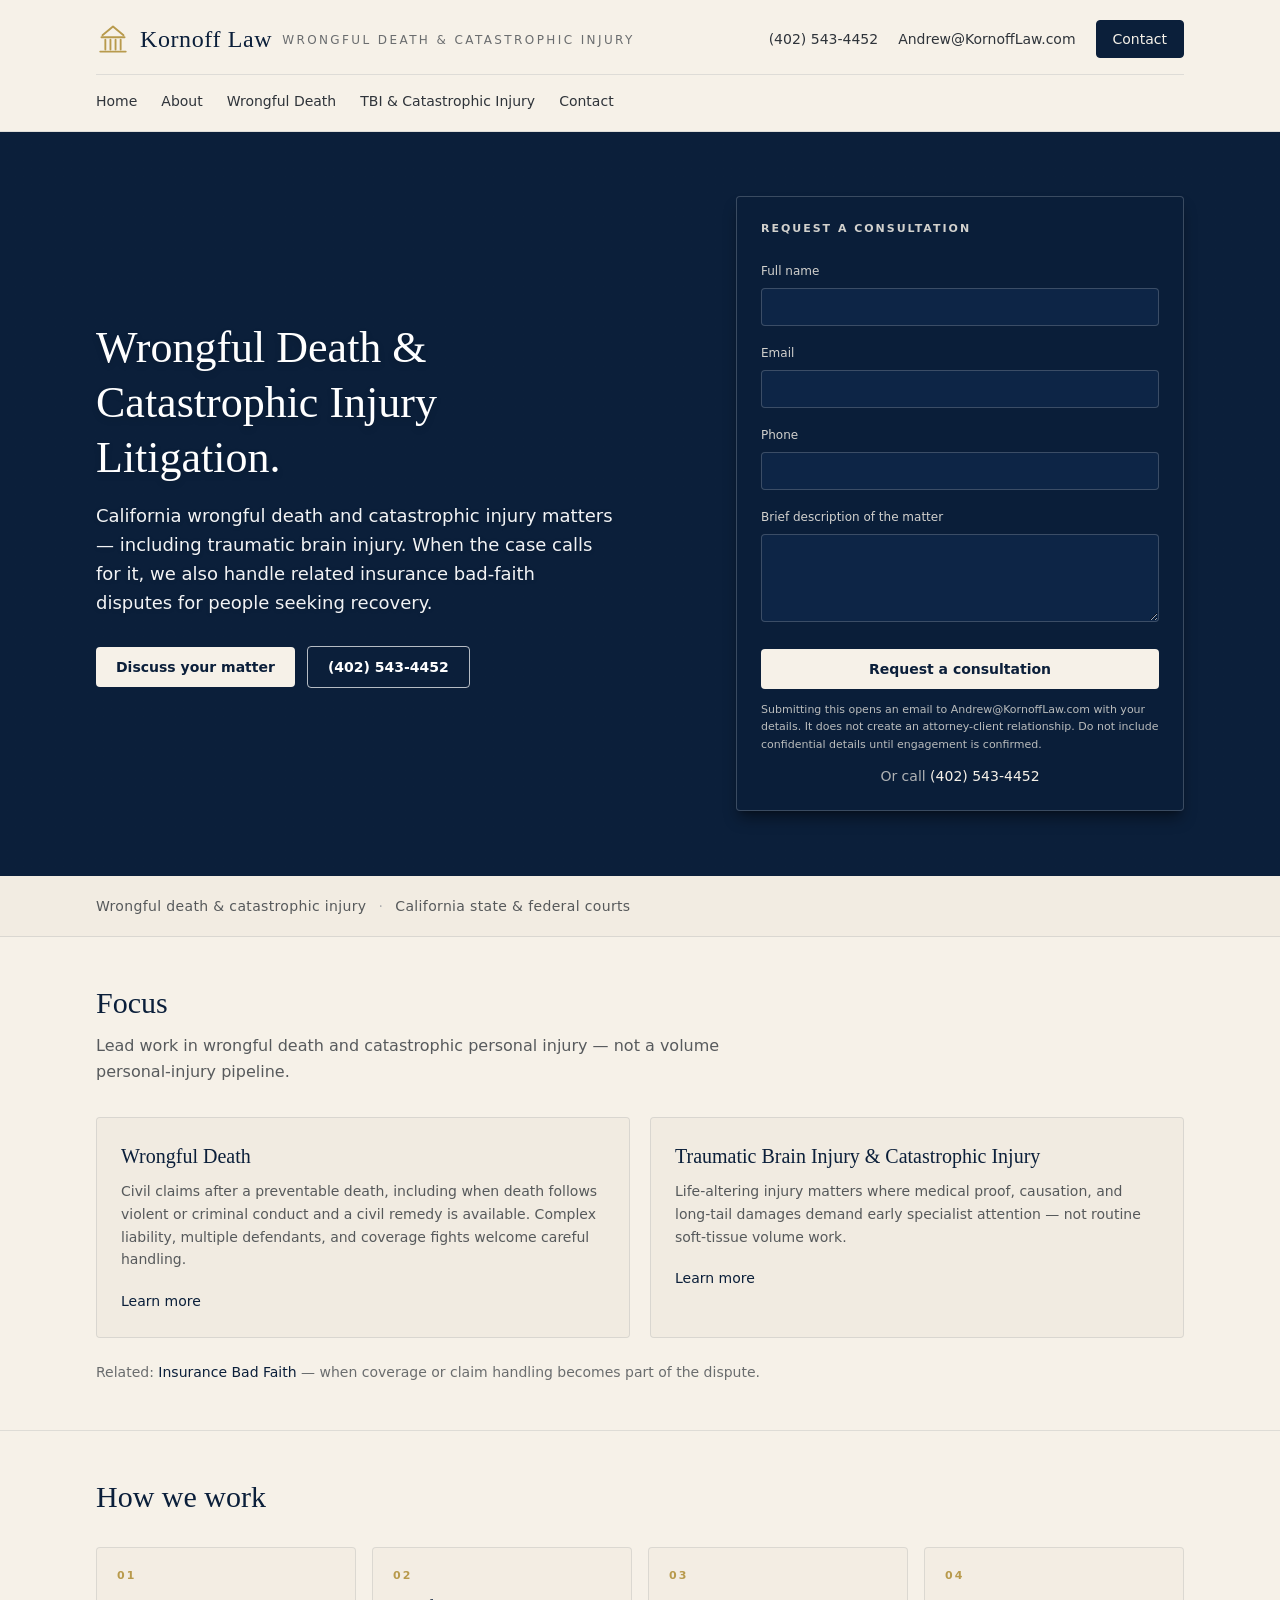
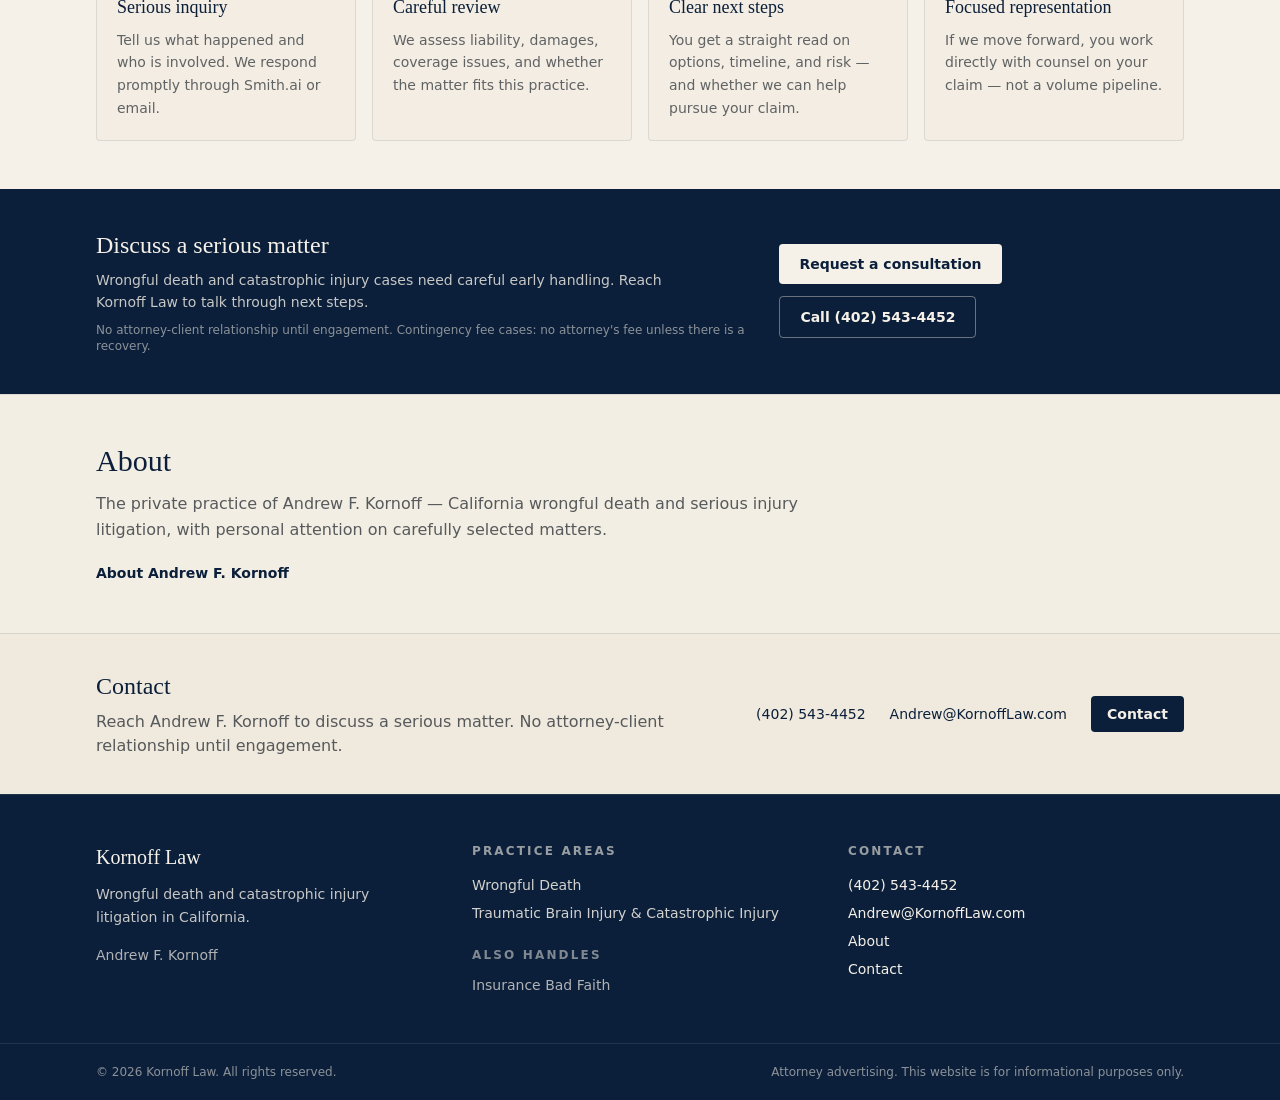
==== commit c90b6f3d: "Restore the ambient hero background video Recovered hero-ambient.mp4 from git history (deleted in an" ====
--- a/index.html
+++ b/index.html
@@ -89,4 +89,55 @@
     }).observe(document.body, { childList: true, subtree: true });
   }
 })();
+</script><script>
+(function () {
+  function applyFix() {
+    if (document.querySelector('[data-kornoff-hero-video]')) return;
+    if (window.matchMedia && window.matchMedia('(prefers-reduced-motion: reduce)').matches) return;
+    var img = document.querySelector('img[src="/hero-ambient.jpg"]');
+    if (!img) return;
+    var video = document.createElement('video');
+    video.setAttribute('data-kornoff-hero-video', '1');
+    video.muted = true;
+    video.defaultMuted = true;
+    video.autoplay = true;
+    video.loop = true;
+    video.playsInline = true;
+    video.setAttribute('poster', '/hero-ambient.jpg');
+    video.setAttribute('aria-hidden', 'true');
+    video.className = img.className;
+    var source = document.createElement('source');
+    source.src = '/hero-ambient.mp4';
+    source.type = 'video/mp4';
+    video.appendChild(source);
+    img.insertAdjacentElement('afterend', video);
+    img.style.display = 'none';
+    var playPromise = video.play();
+    if (playPromise && playPromise.catch) {
+      playPromise.catch(function () {
+        video.style.display = 'none';
+        img.style.display = '';
+      });
+    }
+  }
+
+  function schedule() {
+    setTimeout(applyFix, 60);
+  }
+
+  if (document.readyState === 'complete') {
+    schedule();
+  } else {
+    window.addEventListener('load', schedule);
+  }
+
+  if (window.MutationObserver) {
+    new MutationObserver(function () {
+      var reduced = window.matchMedia && window.matchMedia('(prefers-reduced-motion: reduce)').matches;
+      if (!reduced && !document.querySelector('[data-kornoff-hero-video]')) {
+        applyFix();
+      }
+    }).observe(document.body, { childList: true, subtree: true });
+  }
+})();
 </script></body></html>
